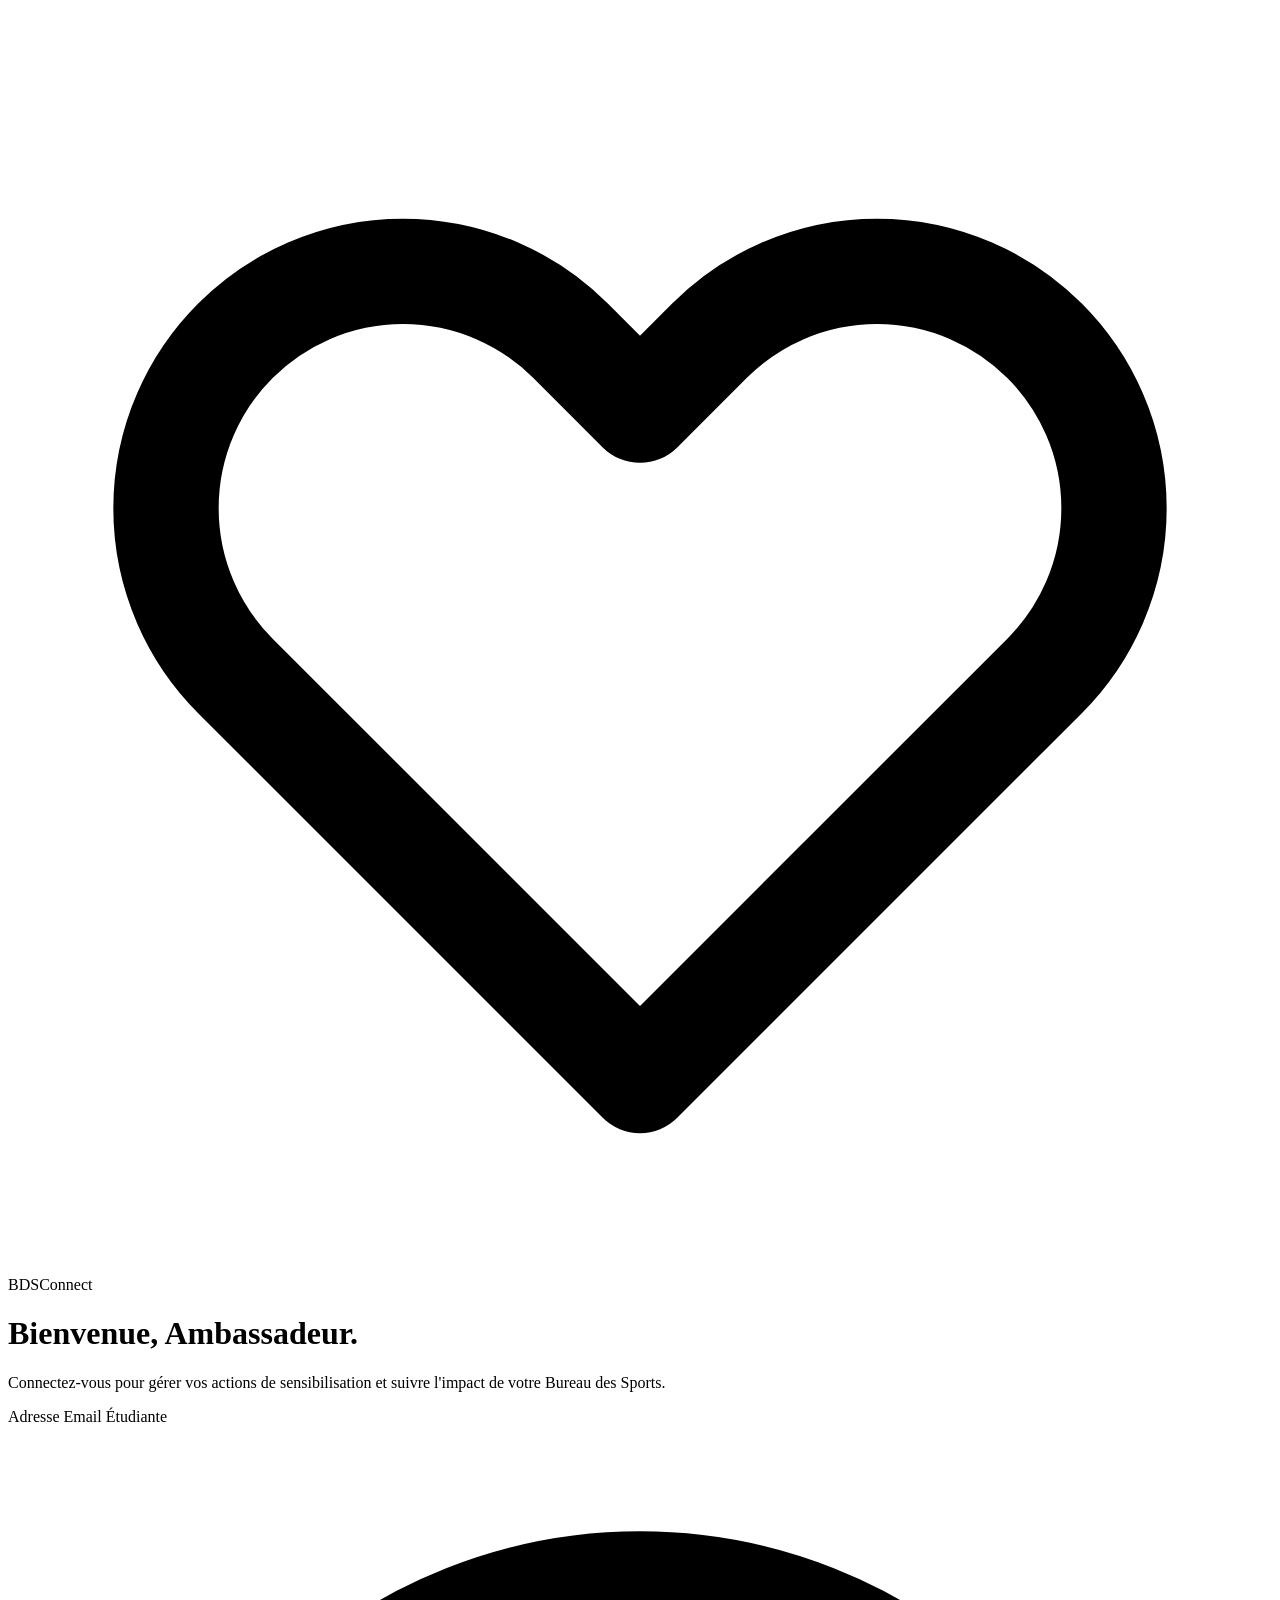
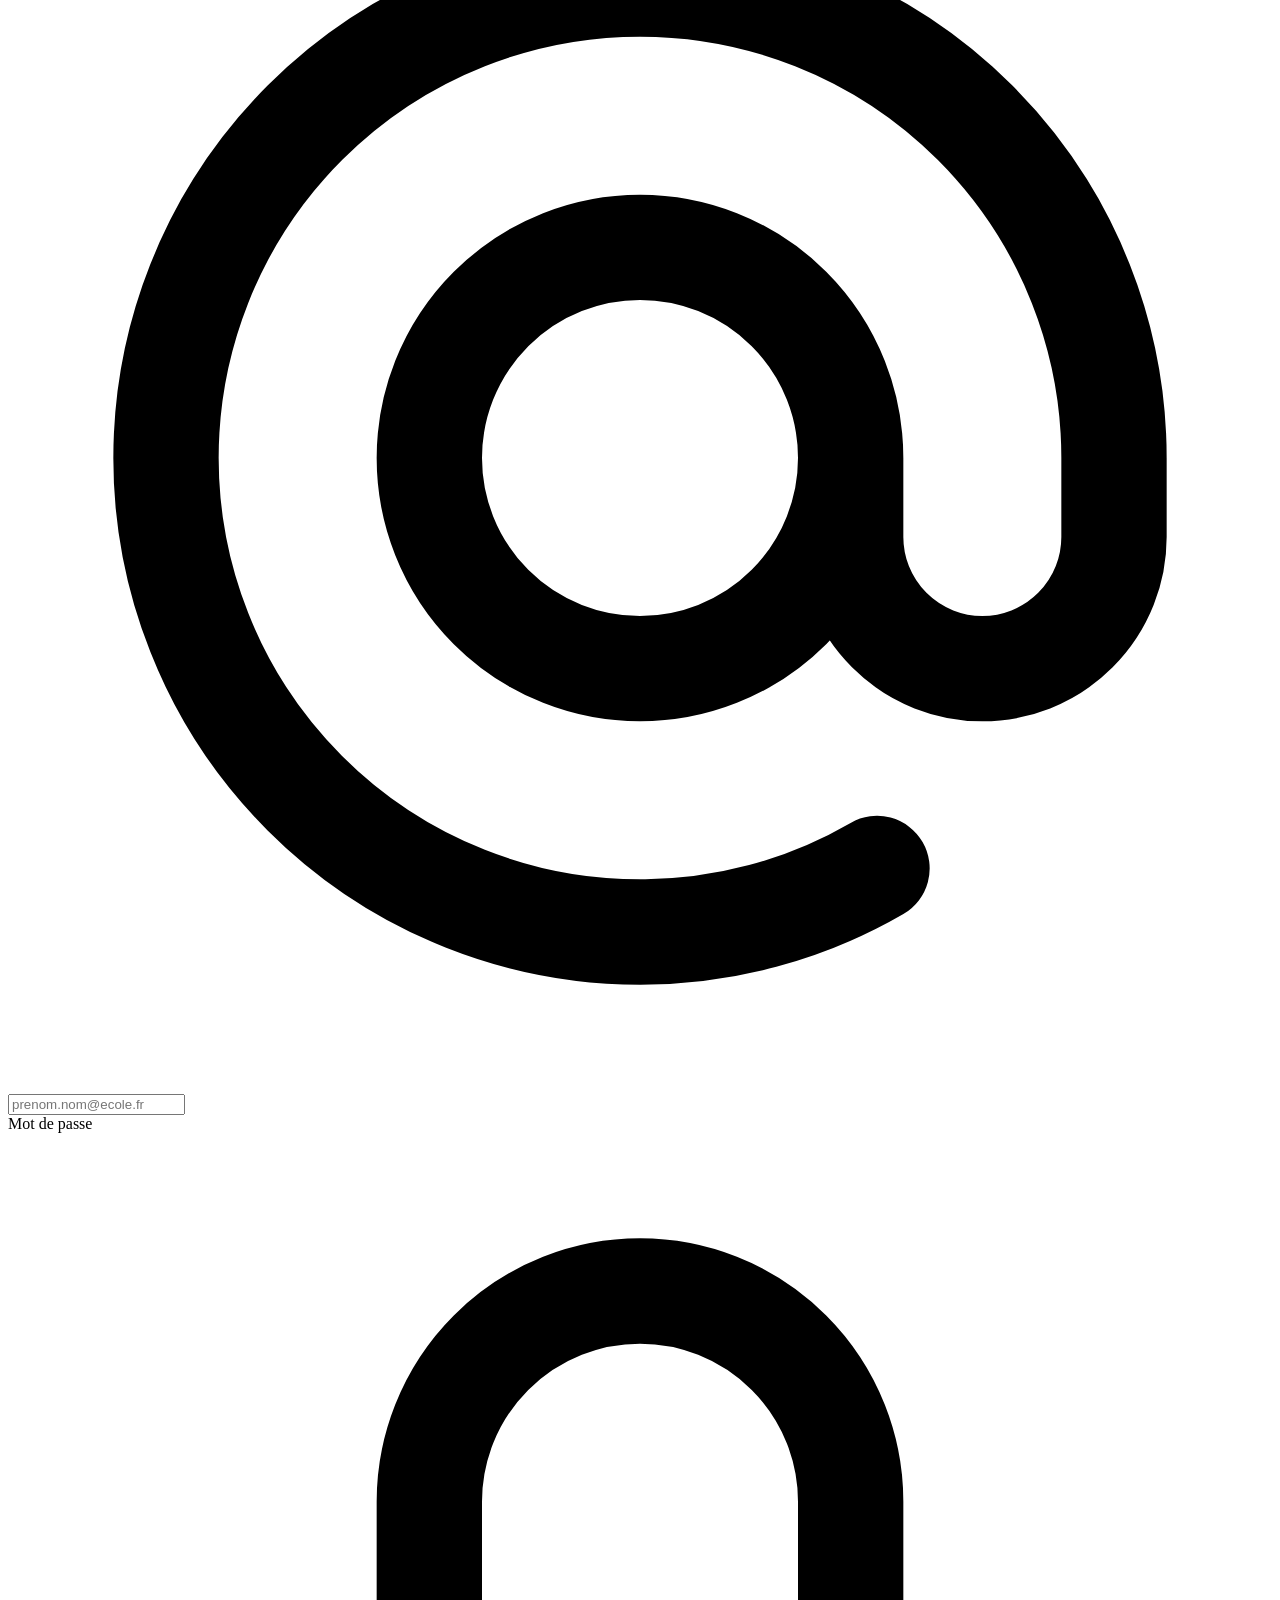
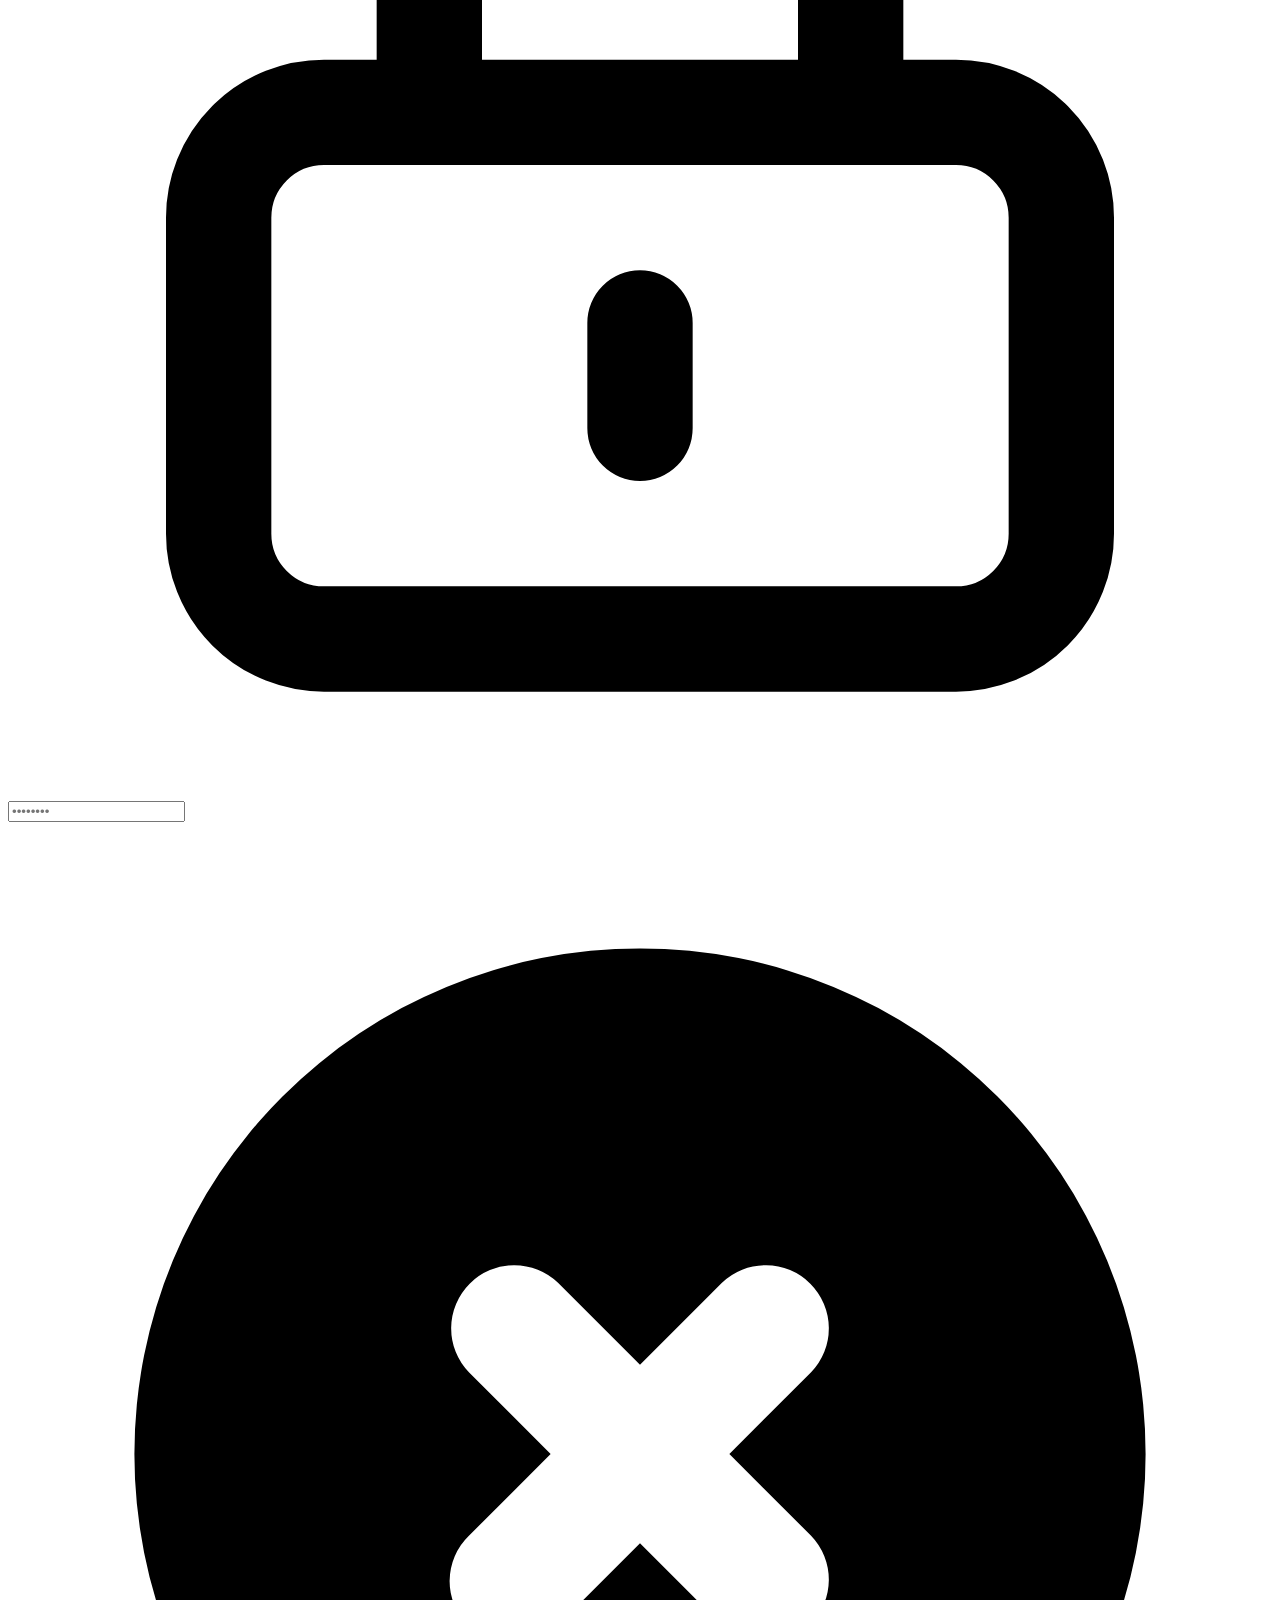
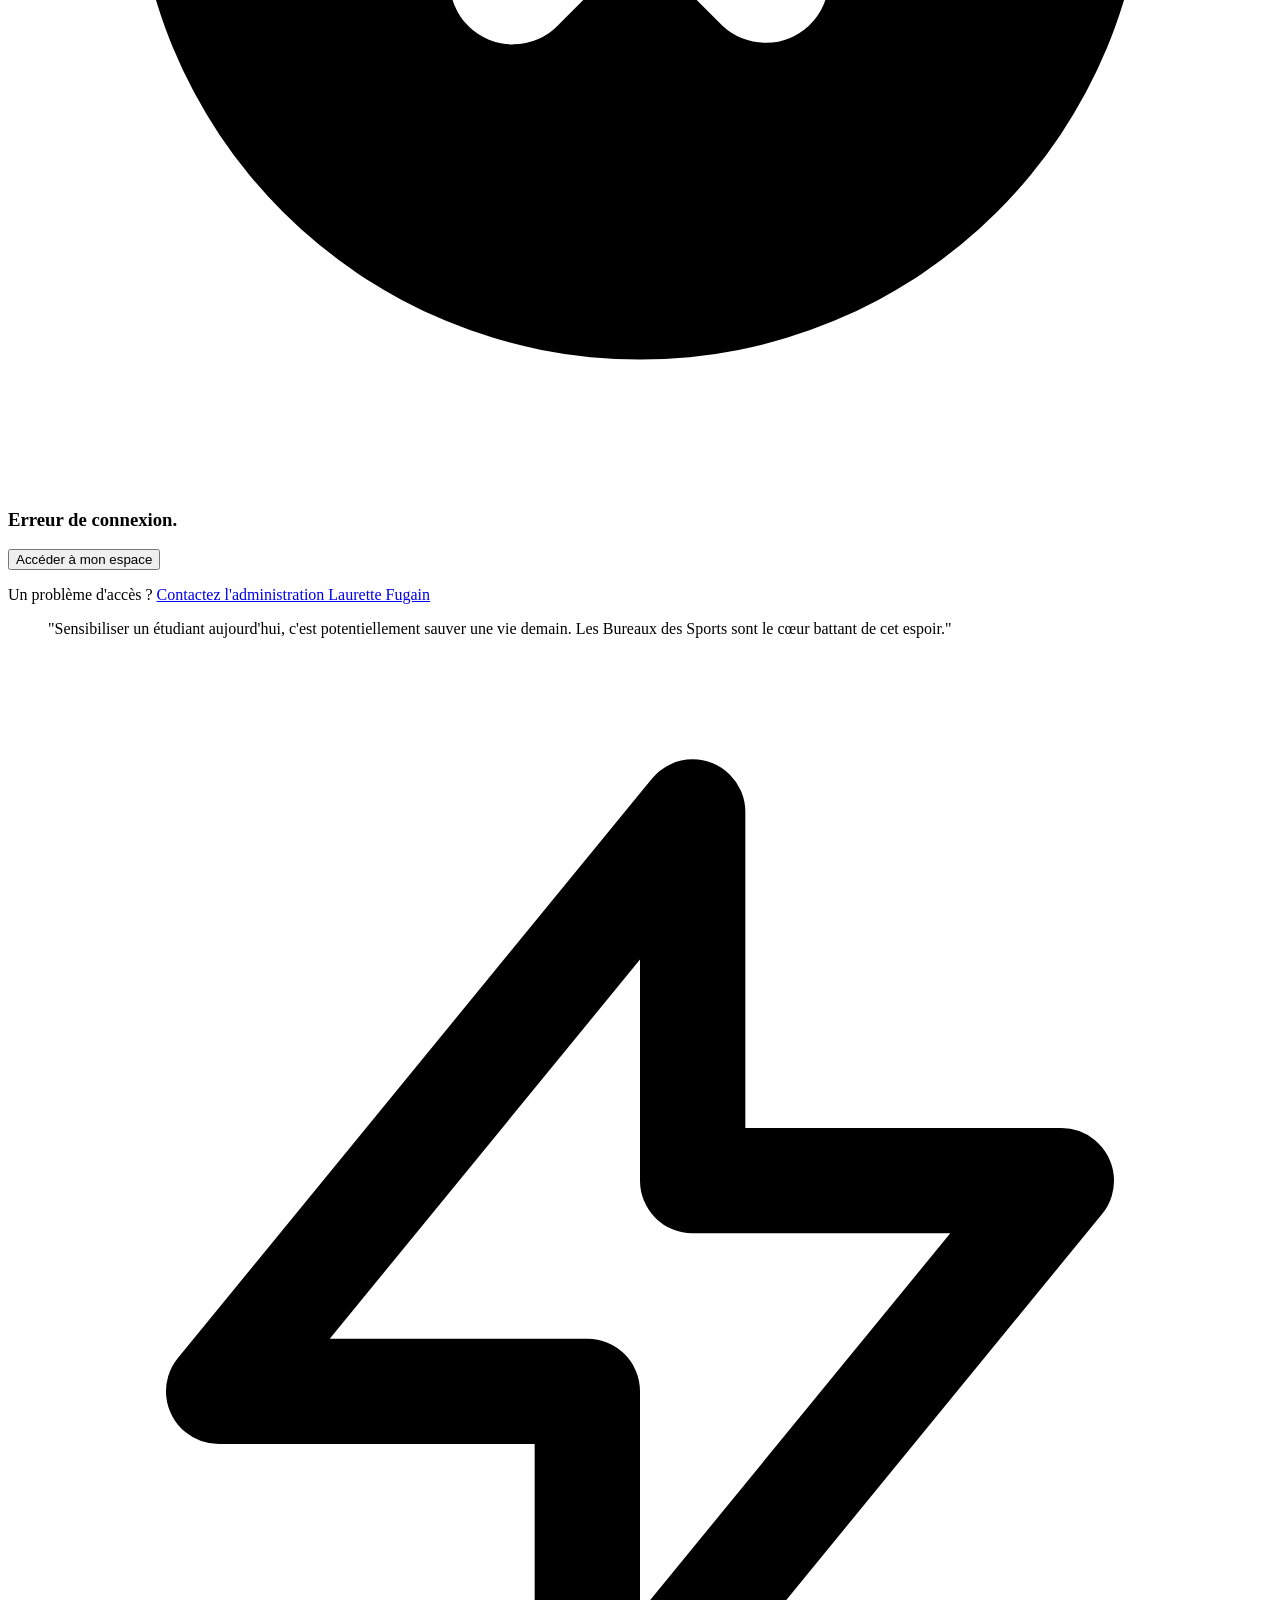
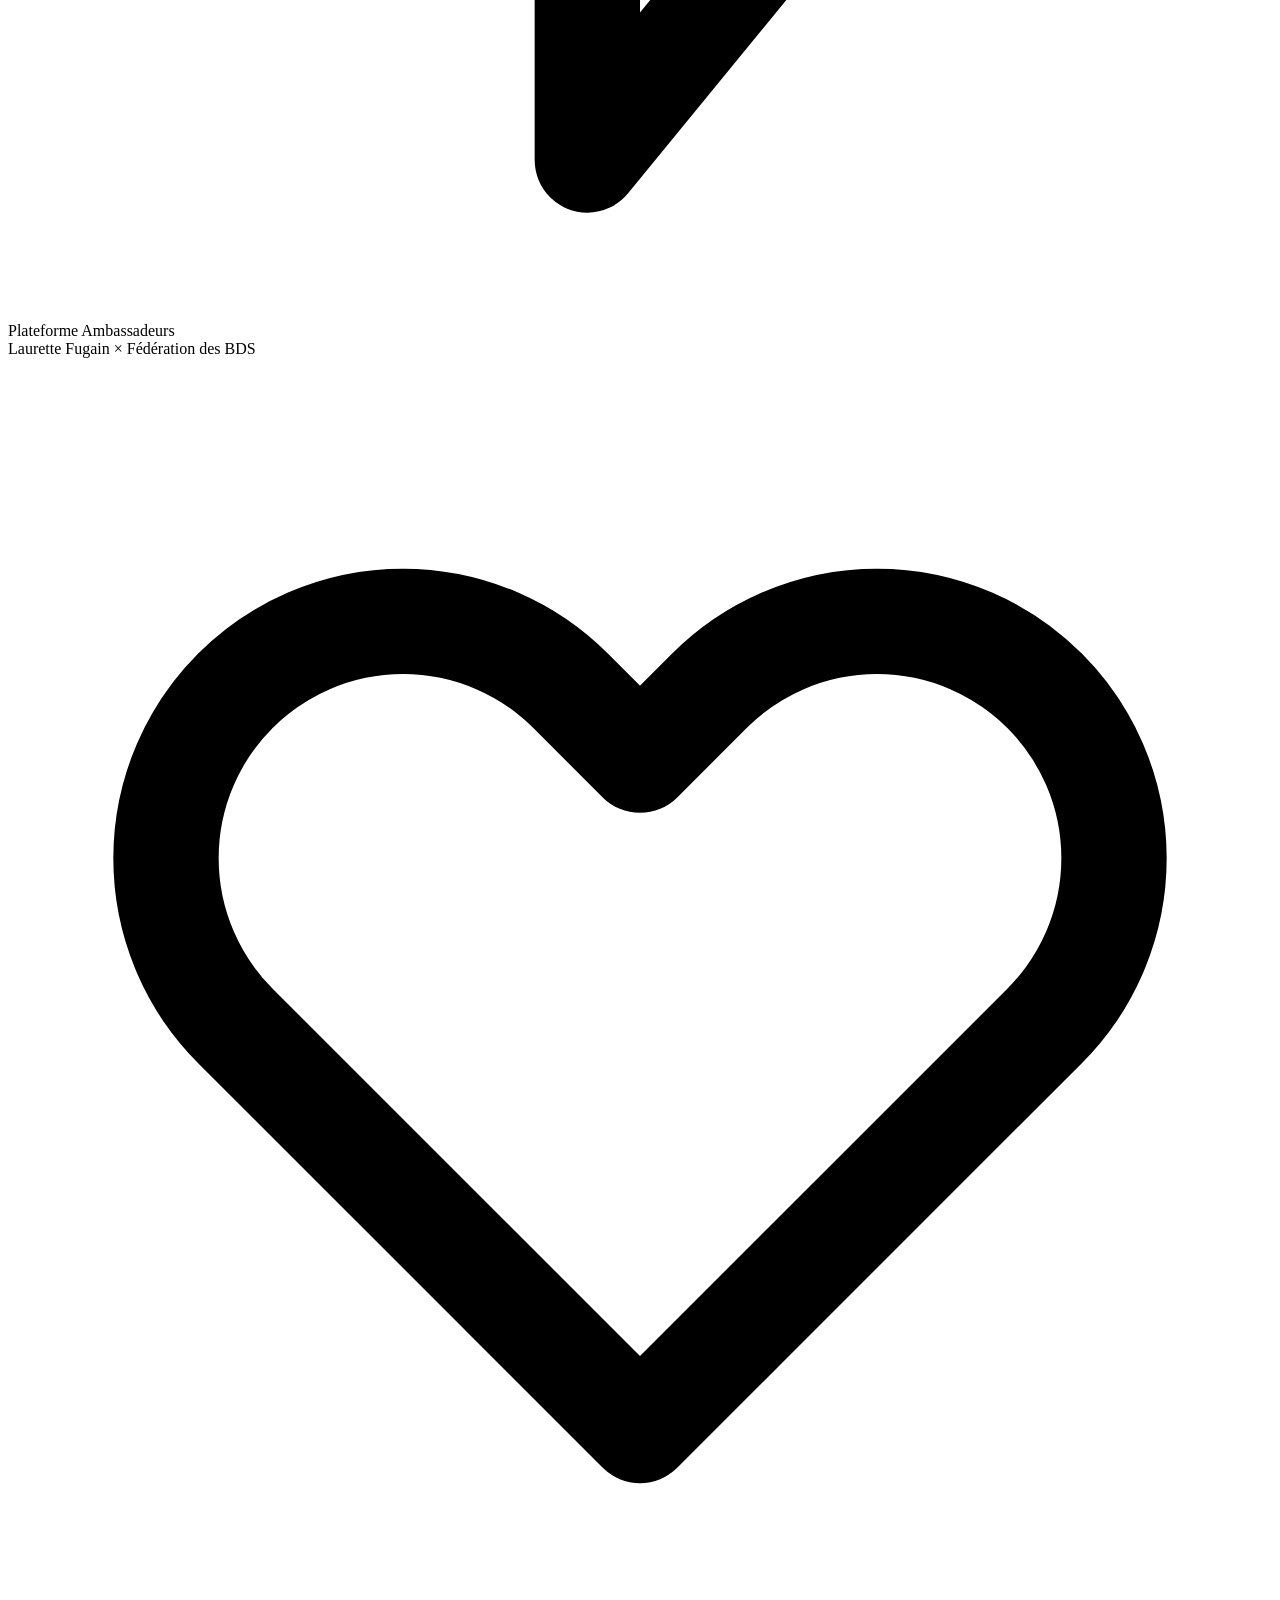
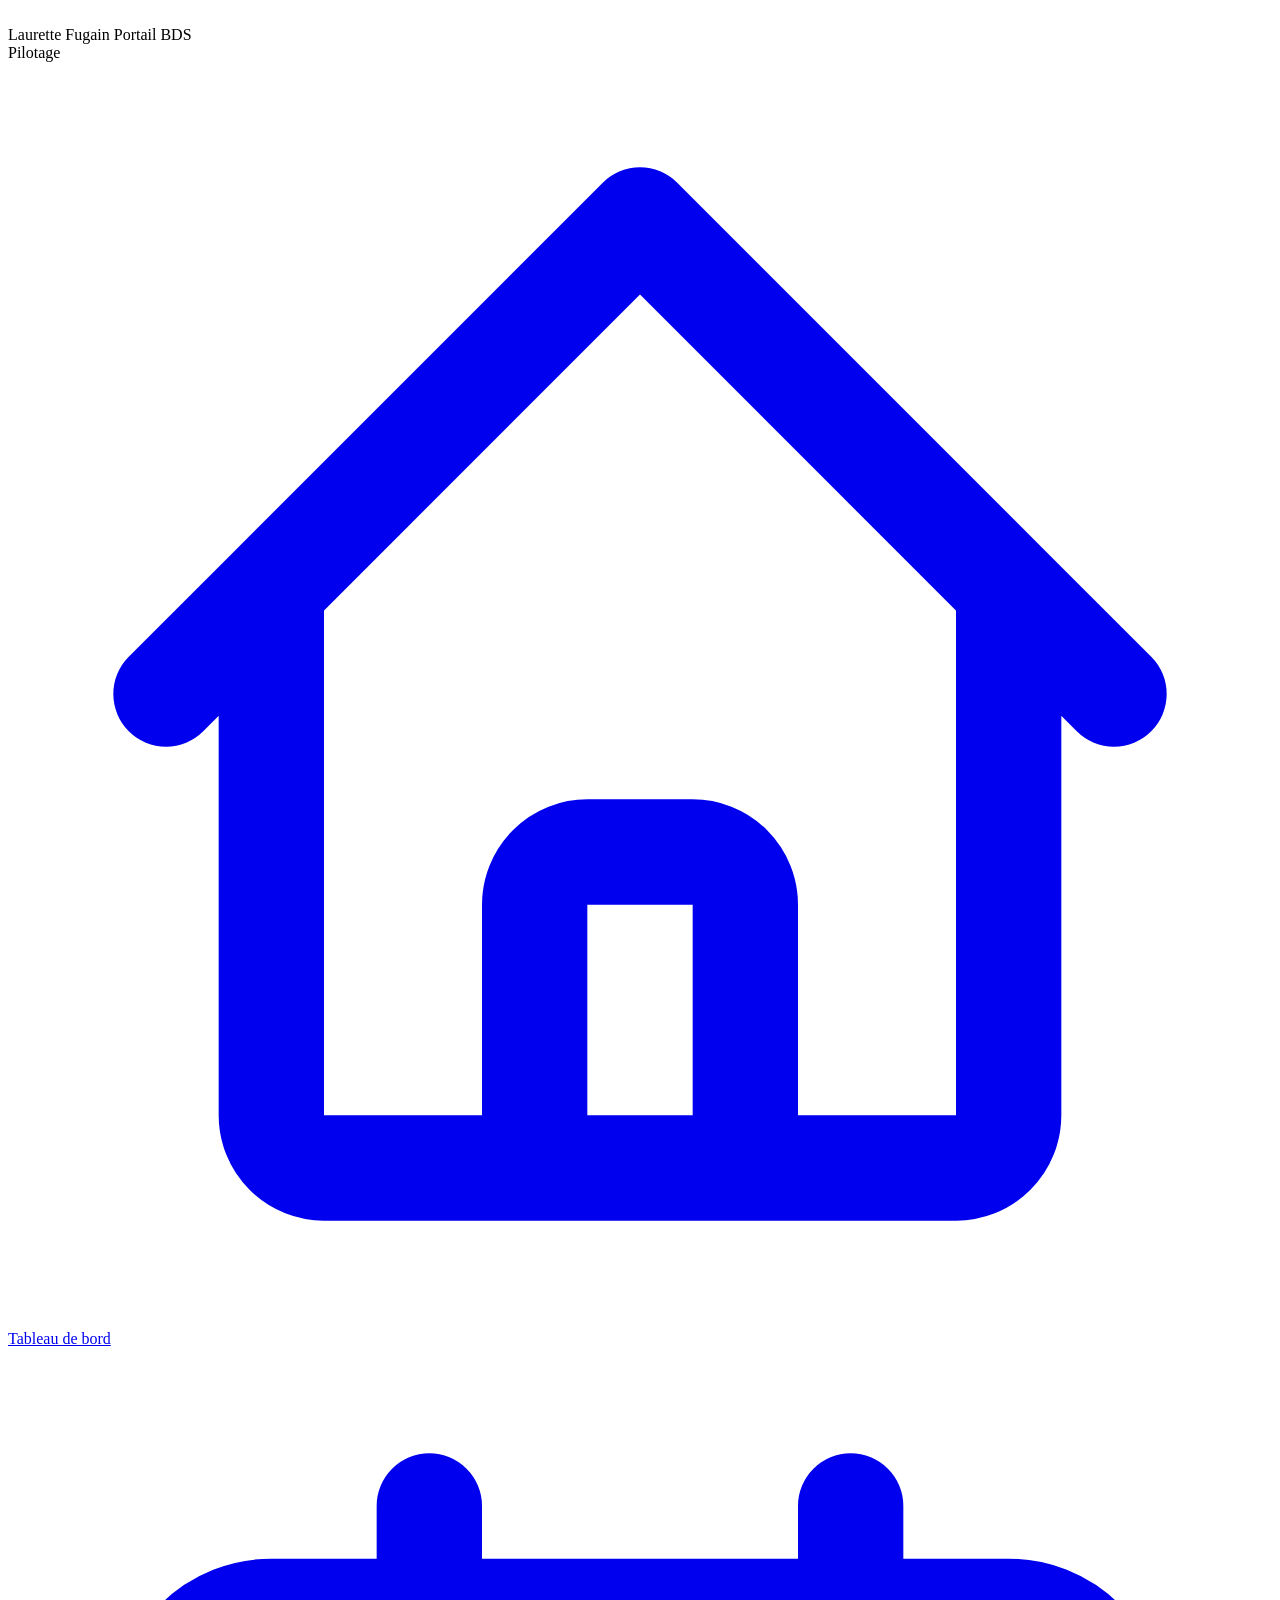
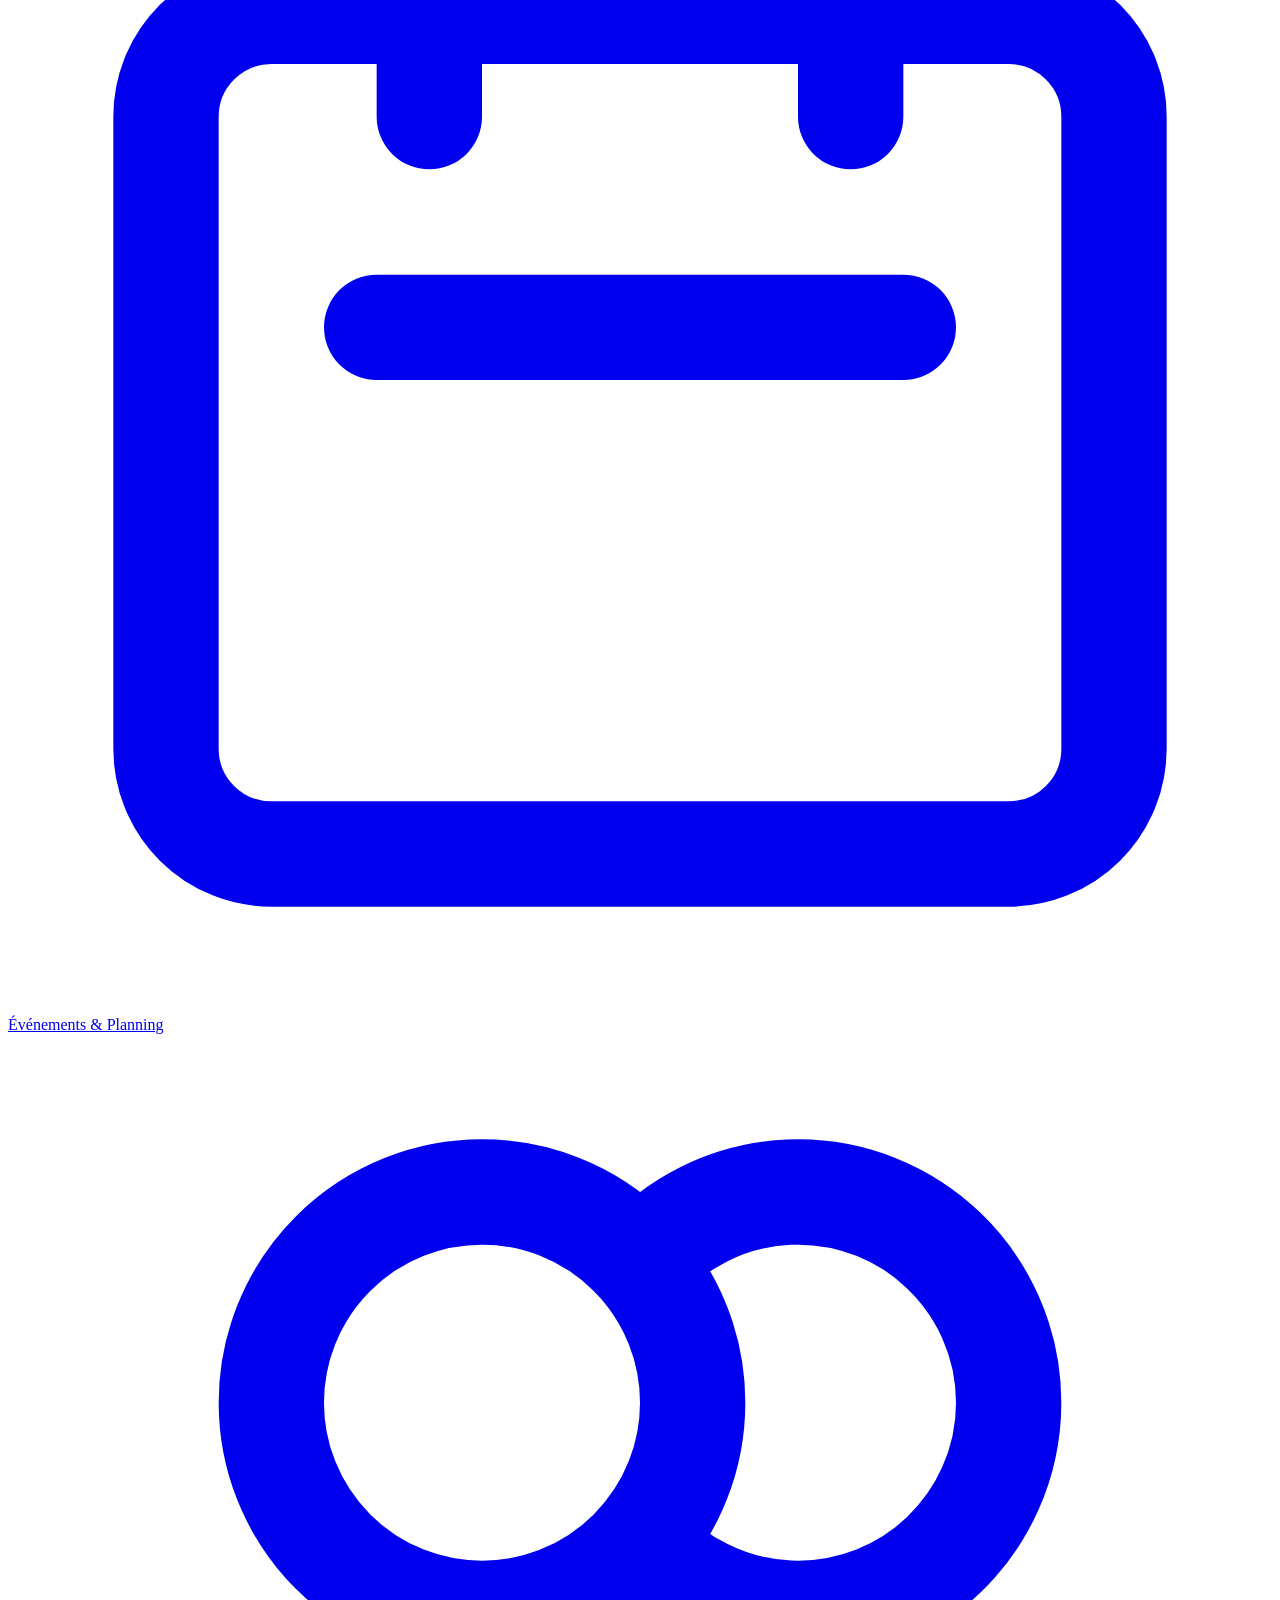
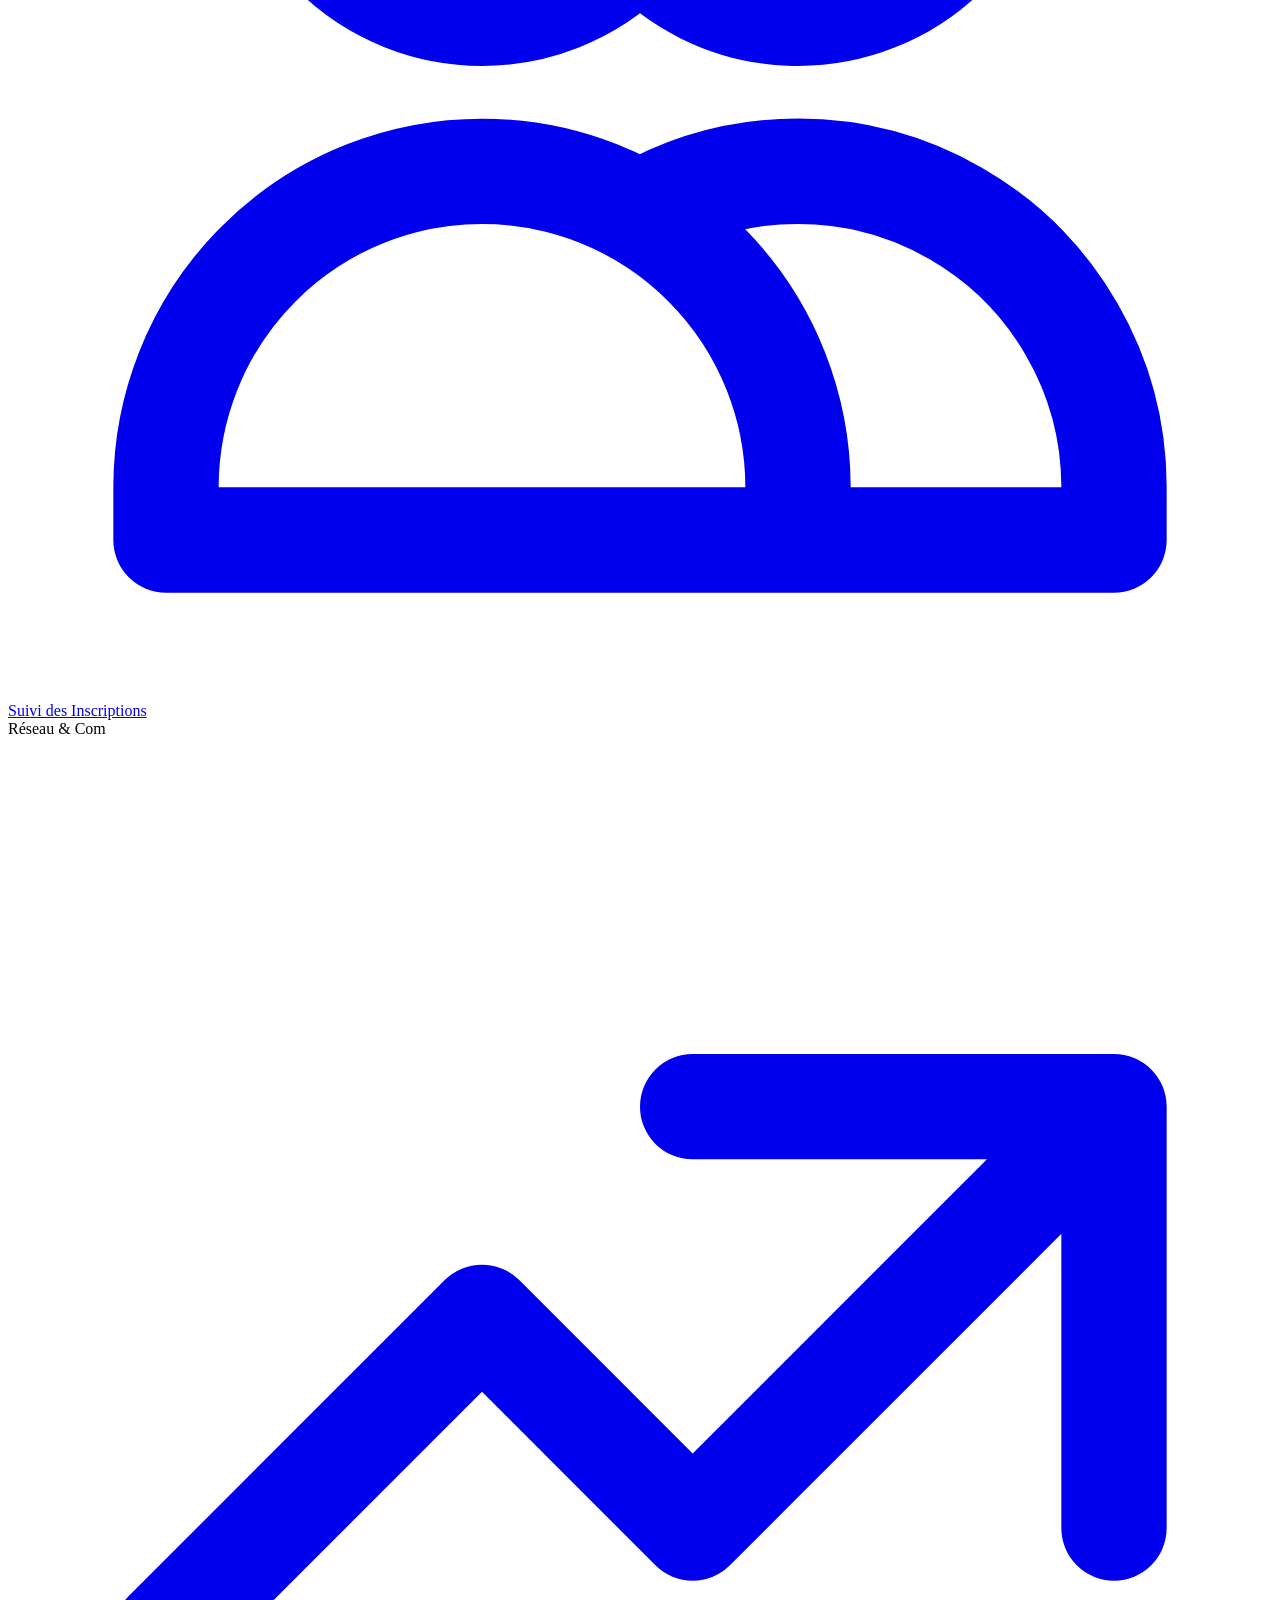
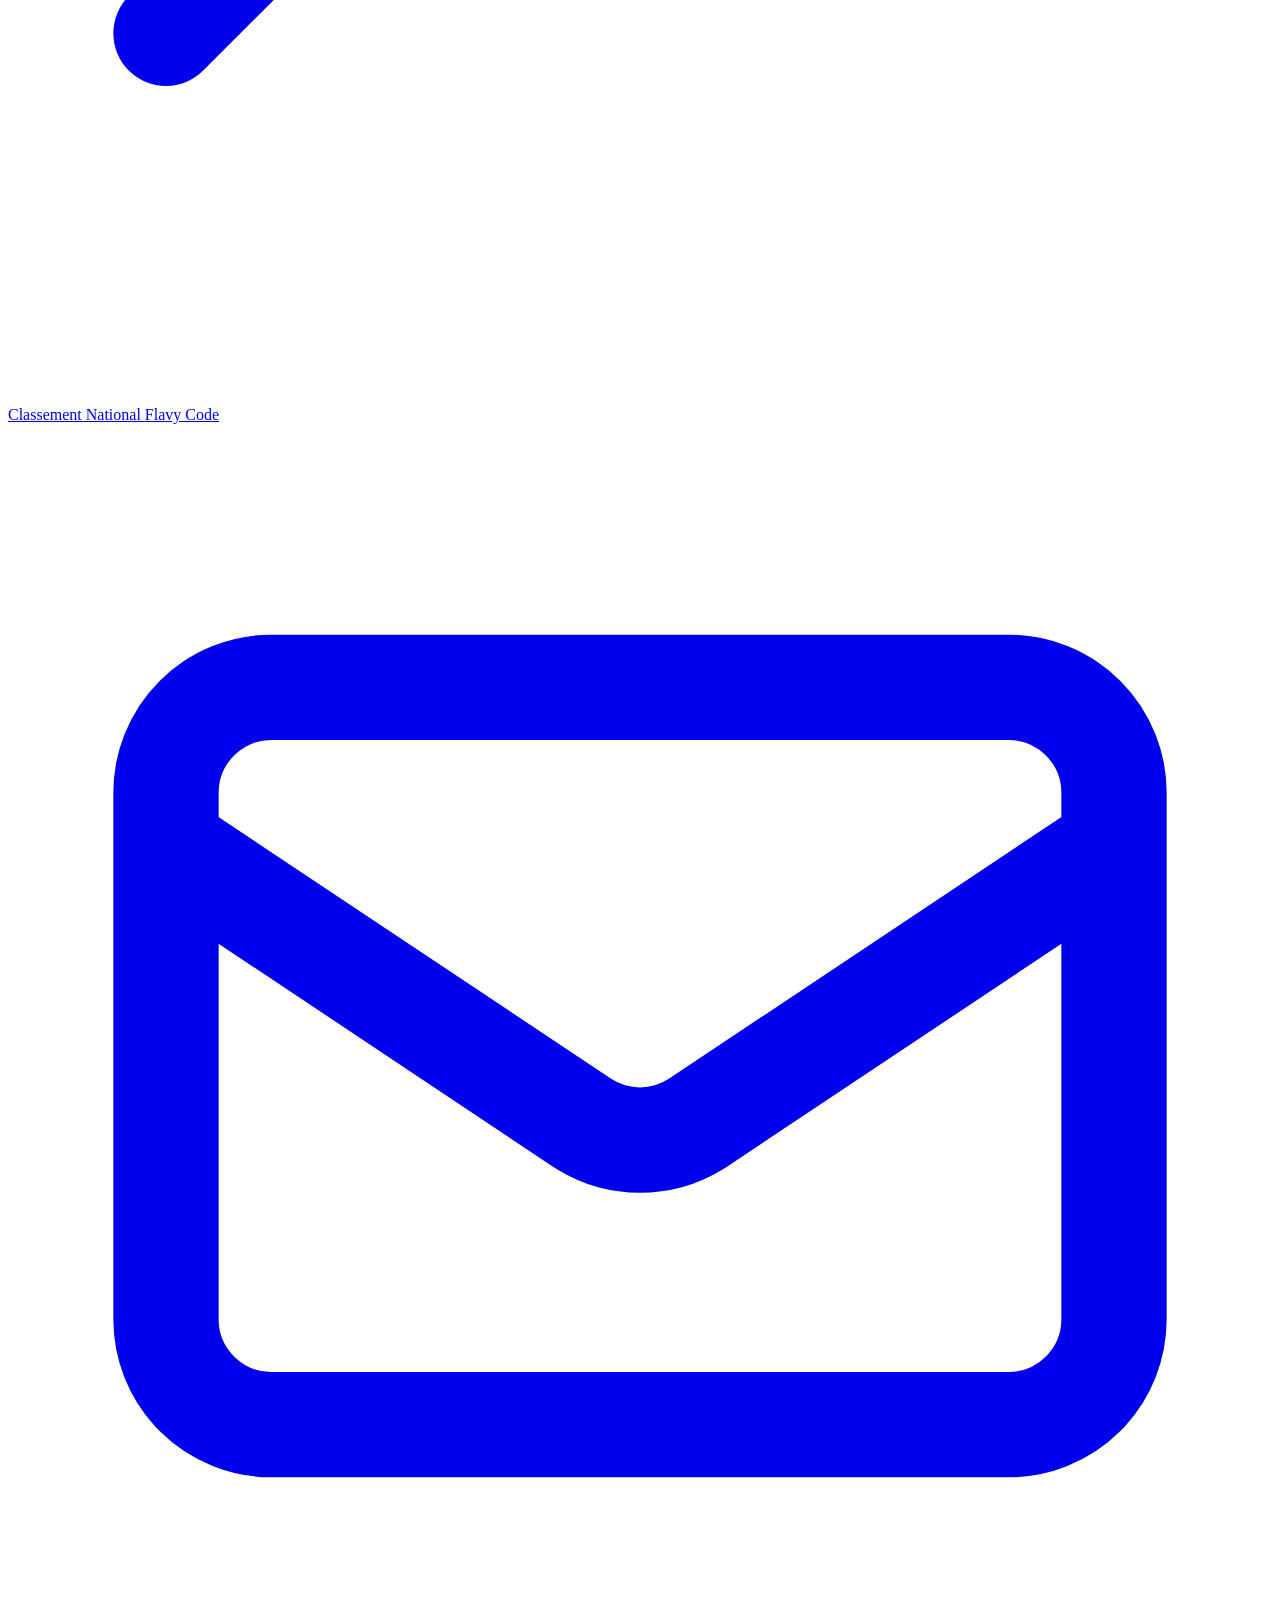
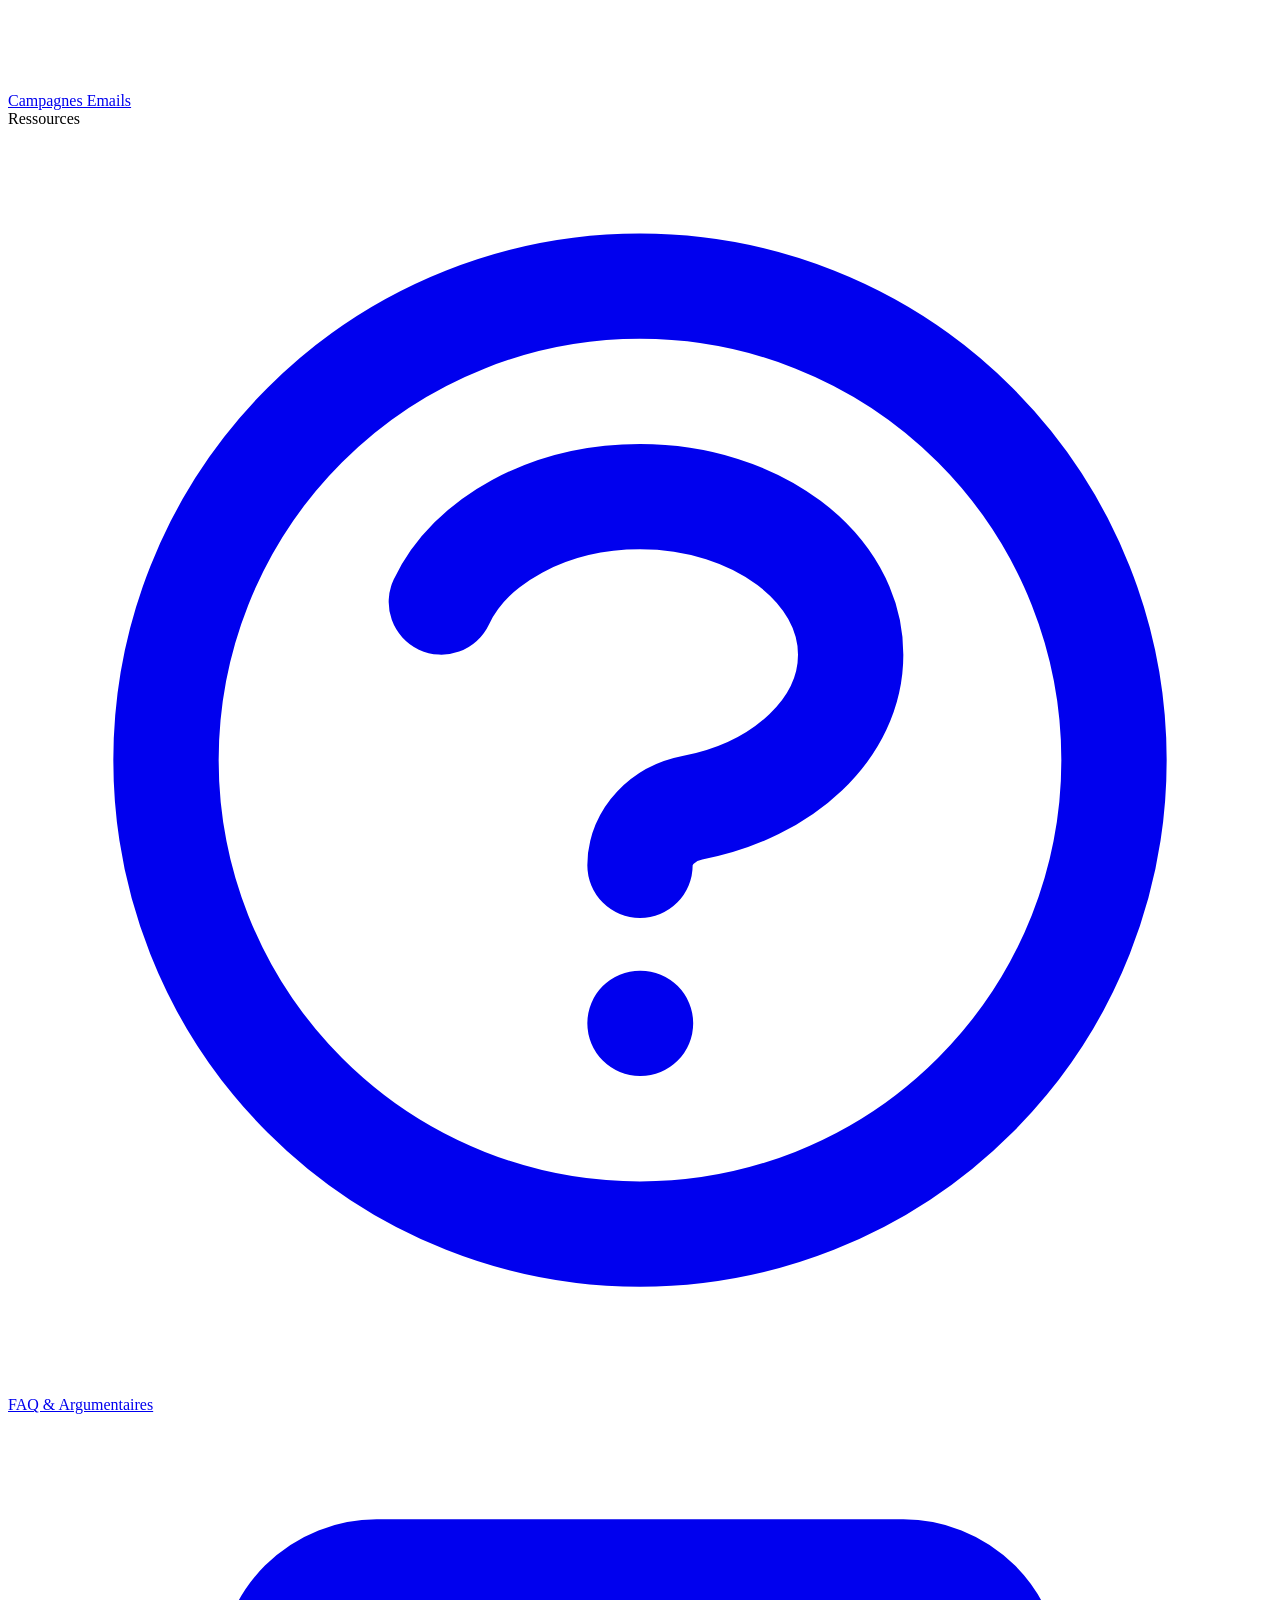
==== index.html @ 09bb7e50 "Create index.html" ====
<!DOCTYPE html>
<html lang="fr">
<head>
    <meta charset="UTF-8">
    <meta name="viewport" content="width=device-width, initial-scale=1.0">
    <title>Laurette Fugain × BDS - Espace Ambassadeur</title>
    
    <!-- Polices -->
    <link rel="preconnect" href="https://fonts.googleapis.com">
    <link rel="preconnect" href="https://fonts.gstatic.com" crossorigin>
    <link href="https://fonts.googleapis.com/css2?family=Inter:wght@300;400;500;600;700;800&display=swap" rel="stylesheet">
    
    <!-- CSS -->
    <link rel="stylesheet" href="style.css">
    
    <!-- Supabase -->
    <script src="https://cdn.jsdelivr.net/npm/@supabase/supabase-js@2"></script>
    
    <!-- Tailwind CSS (Configuration avancée) -->
    <script src="https://cdn.tailwindcss.com"></script>
    <script>
        tailwind.config = {
            darkMode: 'class',
            theme: {
                extend: {
                    fontFamily: {
                        sans: ['Inter', 'sans-serif'],
                    },
                    colors: {
                        laurette: {
                            50: '#f7f3f9',
                            100: '#ece3f0',
                            200: '#d5c0df',
                            300: '#b896c9',
                            400: '#9b6bb0',
                            500: '#8a4cae',
                            600: '#6f3c8c',
                            700: '#5e227f', // Marque principale
                            800: '#4a1b63',
                            900: '#3c1254',
                        },
                        flavy: {
                            50: '#f7fbe9',
                            100: '#ecf6c8',
                            200: '#ddef96',
                            300: '#cbe45d',
                            400: '#b4d429', // Marque Flavy Code
                            500: '#9aba1b',
                            600: '#799611',
                            700: '#5c7310',
                            800: '#4a5d12',
                            900: '#3f4f14',
                        }
                    },
                    boxShadow: {
                        'card': '0 0 0 1px rgba(0,0,0,0.03), 0 1px 3px 0 rgba(0,0,0,0.08)',
                        'floating': '0 10px 25px -5px rgba(0, 0, 0, 0.1), 0 8px 10px -6px rgba(0, 0, 0, 0.1)',
                    }
                }
            }
        }
    </script>
</head>
<body class="bg-gray-50 text-gray-900 h-screen overflow-hidden antialiased flex">

    <!-- ========================================== -->
    <!-- ECRAN D'AUTHENTIFICATION (SPLIT SCREEN)      -->
    <!-- ========================================== -->
    <div id="view-auth" class="flex w-full h-full absolute inset-0 z-50 bg-white">
        <div class="w-full lg:w-1/2 flex flex-col justify-center px-8 sm:px-16 md:px-24 xl:px-32 relative">
            <div class="mb-10 flex items-center gap-3">
                <div class="w-10 h-10 bg-laurette-700 rounded-xl flex items-center justify-center shadow-lg">
                    <svg class="w-6 h-6 text-white" fill="none" viewBox="0 0 24 24" stroke="currentColor"><path stroke-linecap="round" stroke-linejoin="round" stroke-width="2" d="M4.318 6.318a4.5 4.5 0 000 6.364L12 20.364l7.682-7.682a4.5 4.5 0 00-6.364-6.364L12 7.636l-1.318-1.318a4.5 4.5 0 00-6.364 0z"></path></svg>
                </div>
                <span class="text-2xl font-extrabold text-gray-900 tracking-tight">BDS<span class="text-laurette-700">Connect</span></span>
            </div>
            
            <h1 class="text-4xl font-black text-gray-900 mb-2 tracking-tight">Bienvenue, Ambassadeur.</h1>
            <p class="text-gray-500 mb-8 text-lg">Connectez-vous pour gérer vos actions de sensibilisation et suivre l'impact de votre Bureau des Sports.</p>
            
            <form id="auth-form" class="space-y-5">
                <div>
                    <label for="email" class="block text-sm font-semibold text-gray-700 mb-1">Adresse Email Étudiante</label>
                    <div class="relative">
                        <div class="absolute inset-y-0 left-0 pl-3 flex items-center pointer-events-none">
                            <svg class="h-5 w-5 text-gray-400" fill="none" viewBox="0 0 24 24" stroke="currentColor"><path stroke-linecap="round" stroke-linejoin="round" stroke-width="2" d="M16 12a4 4 0 10-8 0 4 4 0 008 0zm0 0v1.5a2.5 2.5 0 005 0V12a9 9 0 10-9 9m4.5-1.206a8.959 8.959 0 01-4.5 1.207"></path></svg>
                        </div>
                        <input type="email" id="email" name="email" required class="block w-full pl-10 pr-3 py-3 border border-gray-200 rounded-xl focus:ring-2 focus:ring-laurette-500 focus:border-laurette-500 transition-all bg-gray-50 focus:bg-white text-gray-900 outline-none" placeholder="prenom.nom@ecole.fr">
                    </div>
                </div>
                
                <div>
                    <label for="password" class="block text-sm font-semibold text-gray-700 mb-1">Mot de passe</label>
                    <div class="relative">
                        <div class="absolute inset-y-0 left-0 pl-3 flex items-center pointer-events-none">
                            <svg class="h-5 w-5 text-gray-400" fill="none" viewBox="0 0 24 24" stroke="currentColor"><path stroke-linecap="round" stroke-linejoin="round" stroke-width="2" d="M12 15v2m-6 4h12a2 2 0 002-2v-6a2 2 0 00-2-2H6a2 2 0 00-2 2v6a2 2 0 002 2zm10-10V7a4 4 0 00-8 0v4h8z"></path></svg>
                        </div>
                        <input type="password" id="password" name="password" required class="block w-full pl-10 pr-3 py-3 border border-gray-200 rounded-xl focus:ring-2 focus:ring-laurette-500 focus:border-laurette-500 transition-all bg-gray-50 focus:bg-white text-gray-900 outline-none" placeholder="••••••••">
                    </div>
                </div>

                <div id="auth-error-message" class="hidden rounded-lg bg-red-50 p-4 border border-red-100">
                    <div class="flex">
                        <div class="flex-shrink-0">
                            <svg class="h-5 w-5 text-red-400" viewBox="0 0 20 20" fill="currentColor"><path fill-rule="evenodd" d="M10 18a8 8 0 100-16 8 8 0 000 16zM8.707 7.293a1 1 0 00-1.414 1.414L8.586 10l-1.293 1.293a1 1 0 101.414 1.414L10 11.414l1.293 1.293a1 1 0 001.414-1.414L11.414 10l1.293-1.293a1 1 0 00-1.414-1.414L10 8.586 8.707 7.293z" clip-rule="evenodd" /></svg>
                        </div>
                        <div class="ml-3">
                            <h3 class="text-sm font-medium text-red-800" id="auth-error-text">Erreur de connexion.</h3>
                        </div>
                    </div>
                </div>

                <button type="submit" id="auth-submit-btn" class="w-full flex justify-center items-center py-3.5 px-4 border border-transparent rounded-xl shadow-sm text-sm font-bold text-white bg-laurette-700 hover:bg-laurette-800 focus:outline-none focus:ring-2 focus:ring-offset-2 focus:ring-laurette-500 transition-colors">
                    Accéder à mon espace
                </button>
            </form>
            
            <div class="mt-8 pt-8 border-t border-gray-100 text-center">
                <p class="text-sm text-gray-500">Un problème d'accès ? <a href="#" class="font-medium text-laurette-700 hover:text-laurette-600">Contactez l'administration Laurette Fugain</a></p>
            </div>
        </div>
        
        <div class="hidden lg:flex w-1/2 bg-laurette-900 relative overflow-hidden items-center justify-center">
            <div class="absolute inset-0 bg-[url('https://images.unsplash.com/photo-1543269865-cbf427effbad?ixlib=rb-4.0.3&auto=format&fit=crop&w=1920&q=80')] bg-cover bg-center opacity-20 mix-blend-overlay"></div>
            <div class="absolute inset-0 bg-gradient-to-br from-laurette-900/90 to-laurette-700/80"></div>
            
            <div class="relative z-10 max-w-lg px-8 text-white">
                <blockquote class="text-3xl font-bold leading-tight mb-6">
                    "Sensibiliser un étudiant aujourd'hui, c'est potentiellement sauver une vie demain. Les Bureaux des Sports sont le cœur battant de cet espoir."
                </blockquote>
                <div class="flex items-center gap-4">
                    <div class="w-12 h-12 bg-white/20 rounded-full flex items-center justify-center backdrop-blur-sm">
                        <svg class="w-6 h-6 text-white" fill="none" stroke="currentColor" viewBox="0 0 24 24"><path stroke-linecap="round" stroke-linejoin="round" stroke-width="2" d="M13 10V3L4 14h7v7l9-11h-7z"></path></svg>
                    </div>
                    <div>
                        <div class="text-lg font-bold">Plateforme Ambassadeurs</div>
                        <div class="text-white/70">Laurette Fugain × Fédération des BDS</div>
                    </div>
                </div>
            </div>
        </div>
    </div>

    <!-- ========================================== -->
    <!-- SHELL PRINCIPAL DE L'APPLICATION (APP)       -->
    <!-- ========================================== -->
    <div id="app-shell" class="flex w-full h-full hidden">
        
        <!-- SIDEBAR GAUCHE -->
        <aside class="w-72 bg-white border-r border-gray-200 flex flex-col h-full flex-shrink-0 relative z-20">
            <!-- Sidebar Header -->
            <div class="h-20 flex items-center px-6 border-b border-gray-100">
                <div class="flex items-center gap-3">
                    <div class="w-10 h-10 bg-laurette-700 rounded-xl flex items-center justify-center">
                        <svg class="w-6 h-6 text-white" fill="none" viewBox="0 0 24 24" stroke="currentColor"><path stroke-linecap="round" stroke-linejoin="round" stroke-width="2" d="M4.318 6.318a4.5 4.5 0 000 6.364L12 20.364l7.682-7.682a4.5 4.5 0 00-6.364-6.364L12 7.636l-1.318-1.318a4.5 4.5 0 00-6.364 0z"></path></svg>
                    </div>
                    <div>
                        <span class="text-lg font-extrabold text-gray-900 block leading-tight">Laurette Fugain</span>
                        <span class="text-xs font-semibold text-laurette-600 uppercase tracking-wider block">Portail BDS</span>
                    </div>
                </div>
            </div>

            <!-- Navigation Links -->
            <nav class="flex-1 overflow-y-auto py-6 px-4 space-y-1" id="sidebar-nav">
                <div class="px-3 mb-2">
                    <span class="text-xs font-bold text-gray-400 uppercase tracking-wider">Pilotage</span>
                </div>
                
                <a href="#" data-view="dashboard" class="nav-item group flex items-center px-3 py-2.5 text-sm font-medium rounded-lg bg-laurette-50 text-laurette-700 transition-colors">
                    <svg class="text-laurette-700 mr-3 flex-shrink-0 h-5 w-5" fill="none" viewBox="0 0 24 24" stroke="currentColor"><path stroke-linecap="round" stroke-linejoin="round" stroke-width="2" d="M3 12l2-2m0 0l7-7 7 7M5 10v10a1 1 0 001 1h3m10-11l2 2m-2-2v10a1 1 0 01-1 1h-3m-6 0a1 1 0 001-1v-4a1 1 0 011-1h2a1 1 0 011 1v4a1 1 0 001 1m-6 0h6"></path></svg>
                    Tableau de bord
                </a>
                
                <a href="#" data-view="events" class="nav-item group flex items-center px-3 py-2.5 text-sm font-medium rounded-lg text-gray-700 hover:bg-gray-50 hover:text-gray-900 transition-colors">
                    <svg class="text-gray-400 group-hover:text-gray-500 mr-3 flex-shrink-0 h-5 w-5" fill="none" viewBox="0 0 24 24" stroke="currentColor"><path stroke-linecap="round" stroke-linejoin="round" stroke-width="2" d="M8 7V3m8 4V3m-9 8h10M5 21h14a2 2 0 002-2V7a2 2 0 00-2-2H5a2 2 0 00-2 2v12a2 2 0 002 2z"></path></svg>
                    Événements & Planning
                </a>
                
                <a href="#" data-view="registrations" class="nav-item group flex items-center px-3 py-2.5 text-sm font-medium rounded-lg text-gray-700 hover:bg-gray-50 hover:text-gray-900 transition-colors">
                    <svg class="text-gray-400 group-hover:text-gray-500 mr-3 flex-shrink-0 h-5 w-5" fill="none" viewBox="0 0 24 24" stroke="currentColor"><path stroke-linecap="round" stroke-linejoin="round" stroke-width="2" d="M12 4.354a4 4 0 110 5.292M15 21H3v-1a6 6 0 0112 0v1zm0 0h6v-1a6 6 0 00-9-5.197M13 7a4 4 0 11-8 0 4 4 0 018 0z"></path></svg>
                    Suivi des Inscriptions
                </a>

                <div class="px-3 mb-2 mt-6">
                    <span class="text-xs font-bold text-gray-400 uppercase tracking-wider">Réseau & Com</span>
                </div>

                <a href="#" data-view="leaderboard" class="nav-item group flex items-center px-3 py-2.5 text-sm font-medium rounded-lg text-gray-700 hover:bg-gray-50 hover:text-gray-900 transition-colors">
                    <svg class="text-gray-400 group-hover:text-gray-500 mr-3 flex-shrink-0 h-5 w-5" fill="none" viewBox="0 0 24 24" stroke="currentColor"><path stroke-linecap="round" stroke-linejoin="round" stroke-width="2" d="M13 7h8m0 0v8m0-8l-8 8-4-4-6 6"></path></svg>
                    Classement National
                    <span class="ml-auto inline-block py-0.5 px-2 text-xs font-bold rounded-full bg-flavy-100 text-flavy-700">Flavy Code</span>
                </a>

                <a href="#" data-view="communications" class="nav-item group flex items-center px-3 py-2.5 text-sm font-medium rounded-lg text-gray-700 hover:bg-gray-50 hover:text-gray-900 transition-colors">
                    <svg class="text-gray-400 group-hover:text-gray-500 mr-3 flex-shrink-0 h-5 w-5" fill="none" viewBox="0 0 24 24" stroke="currentColor"><path stroke-linecap="round" stroke-linejoin="round" stroke-width="2" d="M3 8l7.89 5.26a2 2 0 002.22 0L21 8M5 19h14a2 2 0 002-2V7a2 2 0 00-2-2H5a2 2 0 00-2 2v10a2 2 0 002 2z"></path></svg>
                    Campagnes Emails
                </a>

                <div class="px-3 mb-2 mt-6">
                    <span class="text-xs font-bold text-gray-400 uppercase tracking-wider">Ressources</span>
                </div>
                
                <a href="#" data-view="faq" class="nav-item group flex items-center px-3 py-2.5 text-sm font-medium rounded-lg text-gray-700 hover:bg-gray-50 hover:text-gray-900 transition-colors">
                    <svg class="text-gray-400 group-hover:text-gray-500 mr-3 flex-shrink-0 h-5 w-5" fill="none" viewBox="0 0 24 24" stroke="currentColor"><path stroke-linecap="round" stroke-linejoin="round" stroke-width="2" d="M8.228 9c.549-1.165 2.03-2 3.772-2 2.21 0 4 1.343 4 3 0 1.4-1.278 2.575-3.006 2.907-.542.104-.994.54-.994 1.093m0 3h.01M21 12a9 9 0 11-18 0 9 9 0 0118 0z"></path></svg>
                    FAQ & Argumentaires
                </a>
                
                <a href="#" data-view="partners" class="nav-item group flex items-center px-3 py-2.5 text-sm font-medium rounded-lg text-gray-700 hover:bg-gray-50 hover:text-gray-900 transition-colors">
                    <svg class="text-gray-400 group-hover:text-gray-500 mr-3 flex-shrink-0 h-5 w-5" fill="none" viewBox="0 0 24 24" stroke="currentColor"><path stroke-linecap="round" stroke-linejoin="round" stroke-width="2" d="M19 21V5a2 2 0 00-2-2H7a2 2 0 00-2 2v16m14 0h2m-2 0h-5m-9 0H3m2 0h5M9 7h1m-1 4h1m4-4h1m-1 4h1m-5 10v-5a1 1 0 011-1h2a1 1 0 011 1v5m-4 0h4"></path></svg>
                    Partenaires
                </a>
            </nav>

            <!-- User Profile (Bottom Sidebar) -->
            <div class="border-t border-gray-200 p-4">
                <div class="flex items-center w-full">
                    <img class="inline-block h-10 w-10 rounded-full bg-gray-100 object-cover shadow-sm border border-gray-200" src="https://ui-avatars.com/api/?name=User&background=5e227f&color=fff" alt="" id="sidebar-avatar">
                    <div class="ml-3 flex-1 overflow-hidden">
                        <p class="text-sm font-bold text-gray-900 truncate" id="sidebar-user-name">Chargement...</p>
                        <p class="text-xs font-medium text-gray-500 truncate" id="sidebar-bds-name">BDS</p>
                    </div>
                </div>
                <button id="btn-logout" class="mt-4 w-full flex items-center justify-center px-4 py-2 text-sm font-semibold text-gray-700 bg-gray-100 rounded-lg hover:bg-red-50 hover:text-red-700 transition-colors">
                    <svg class="w-4 h-4 mr-2" fill="none" viewBox="0 0 24 24" stroke="currentColor"><path stroke-linecap="round" stroke-linejoin="round" stroke-width="2" d="M17 16l4-4m0 0l-4-4m4 4H7m6 4v1a3 3 0 01-3 3H6a3 3 0 01-3-3V7a3 3 0 013-3h4a3 3 0 013 3v1"></path></svg>
                    Déconnexion
                </button>
            </div>
        </aside>

        <!-- MAIN CONTENT AREA -->
        <div class="flex-1 flex flex-col h-screen overflow-hidden relative">
            
            <!-- Top Header -->
            <header class="h-20 bg-white/80 backdrop-blur-md border-b border-gray-200 flex items-center justify-between px-8 relative z-10">
                <div class="flex-1 flex items-center">
                    <h2 class="text-xl font-bold text-gray-900" id="header-title">Tableau de bord</h2>
                </div>
                
                <div class="ml-4 flex items-center md:ml-6 gap-4">
                    <!-- Notification Button -->
                    <button class="bg-white p-2 rounded-full text-gray-400 hover:text-gray-500 hover:bg-gray-100 border border-transparent hover:border-gray-200 transition relative focus:outline-none focus:ring-2 focus:ring-offset-2 focus:ring-laurette-500">
                        <span class="absolute top-1 right-1 h-2.5 w-2.5 bg-red-500 rounded-full border-2 border-white"></span>
                        <svg class="h-6 w-6" fill="none" viewBox="0 0 24 24" stroke="currentColor"><path stroke-linecap="round" stroke-linejoin="round" stroke-width="2" d="M15 17h5l-1.405-1.405A2.032 2.032 0 0118 14.158V11a6.002 6.002 0 00-4-5.659V5a2 2 0 10-4 0v.341C7.67 6.165 6 8.388 6 11v3.159c0 .538-.214 1.055-.595 1.436L4 17h5m6 0v1a3 3 0 11-6 0v-1m6 0H9"></path></svg>
                    </button>

                    <!-- Primary Action Button (Global) -->
                    <button id="btn-global-add" class="bg-laurette-700 text-white px-4 py-2.5 rounded-lg text-sm font-bold shadow-sm hover:bg-laurette-800 transition flex items-center focus:outline-none focus:ring-2 focus:ring-offset-2 focus:ring-laurette-500">
                        <svg class="h-4 w-4 mr-1.5" fill="none" viewBox="0 0 24 24" stroke="currentColor"><path stroke-linecap="round" stroke-linejoin="round" stroke-width="2" d="M12 4v16m8-8H4"></path></svg>
                        Nouvelle Inscription
                    </button>
                </div>
            </header>

            <!-- CONTENU DYNAMIQUE SCROLLABLE -->
            <main class="flex-1 overflow-y-auto bg-gray-50 p-8" id="main-content">
                
                <!-- ========================================== -->
                <!-- VUE : DASHBOARD                            -->
                <!-- ========================================== -->
                <div id="content-dashboard" class="view-section space-y-6">
                    <!-- Stats Row -->
                    <div class="grid grid-cols-1 md:grid-cols-3 gap-6 mb-8">
                        <!-- Card 1 -->
                        <div class="bg-white rounded-xl p-6 shadow-card border-l-4 border-l-flavy-400">
                            <div class="flex items-center justify-between">
                                <div>
                                    <p class="text-sm font-bold text-gray-500 uppercase tracking-wider">Inscriptions (Flavy Code)</p>
                                    <p class="mt-2 text-4xl font-black text-gray-900" id="dash-reg-count">0</p>
                                </div>
                                <div class="p-3 bg-flavy-50 rounded-xl">
                                    <svg class="h-8 w-8 text-flavy-600" fill="none" viewBox="0 0 24 24" stroke="currentColor"><path stroke-linecap="round" stroke-linejoin="round" stroke-width="2" d="M9 12l2 2 4-4m6 2a9 9 0 11-18 0 9 9 0 0118 0z"></path></svg>
                                </div>
                            </div>
                            <div class="mt-4 flex items-center text-sm">
                                <span class="text-green-600 font-bold flex items-center"><svg class="w-4 h-4 mr-1" fill="none" viewBox="0 0 24 24" stroke="currentColor"><path stroke-linecap="round" stroke-linejoin="round" stroke-width="2" d="M13 7h8m0 0v8m0-8l-8 8-4-4-6 6"></path></svg> +12%</span>
                                <span class="text-gray-500 ml-2">ce mois-ci</span>
                            </div>
                        </div>

                        <!-- Card 2 -->
                        <div class="bg-white rounded-xl p-6 shadow-card border-l-4 border-l-laurette-500">
                            <div class="flex items-center justify-between">
                                <div>
                                    <p class="text-sm font-bold text-gray-500 uppercase tracking-wider">Événements Actifs</p>
                                    <p class="mt-2 text-4xl font-black text-gray-900" id="dash-event-count">0</p>
                                </div>
                                <div class="p-3 bg-laurette-50 rounded-xl">
                                    <svg class="h-8 w-8 text-laurette-600" fill="none" viewBox="0 0 24 24" stroke="currentColor"><path stroke-linecap="round" stroke-linejoin="round" stroke-width="2" d="M8 7V3m8 4V3m-9 8h10M5 21h14a2 2 0 002-2V7a2 2 0 00-2-2H5a2 2 0 00-2 2v12a2 2 0 002 2z"></path></svg>
                                </div>
                            </div>
                        </div>

                        <!-- Card 3 -->
                        <div class="bg-white rounded-xl p-6 shadow-card border-l-4 border-l-blue-500">
                            <div class="flex items-center justify-between">
                                <div>
                                    <p class="text-sm font-bold text-gray-500 uppercase tracking-wider">Classement National</p>
                                    <p class="mt-2 text-4xl font-black text-gray-900" id="dash-rank">#--</p>
                                </div>
                                <div class="p-3 bg-blue-50 rounded-xl">
                                    <svg class="h-8 w-8 text-blue-600" fill="none" viewBox="0 0 24 24" stroke="currentColor"><path stroke-linecap="round" stroke-linejoin="round" stroke-width="2" d="M16 8v8m-4-5v5m-4-2v2m-2 4h12a2 2 0 002-2V6a2 2 0 00-2-2H6a2 2 0 00-2 2v12a2 2 0 002 2z"></path></svg>
                                </div>
                            </div>
                        </div>
                    </div>

                    <!-- Graph & List Split -->
                    <div class="grid grid-cols-1 lg:grid-cols-3 gap-6">
                        <!-- Graphique Placeholder (2/3) -->
                        <div class="lg:col-span-2 bg-white rounded-xl shadow-card p-6 border border-gray-100">
                            <div class="flex justify-between items-center mb-6">
                                <h3 class="text-lg font-bold text-gray-900">Évolution des inscriptions</h3>
                                <select class="text-sm border-gray-200 rounded-lg text-gray-600 font-medium bg-gray-50 px-3 py-1.5 focus:ring-laurette-500 focus:border-laurette-500">
                                    <option>Cette année</option>
                                    <option>Semestre actuel</option>
                                </select>
                            </div>
                            <div class="h-72 w-full bg-gray-50 rounded-lg border border-dashed border-gray-200 flex flex-col items-center justify-center text-gray-400 relative overflow-hidden">
                                <!-- Fake Graph bars for layout realism -->
                                <div class="absolute bottom-0 left-0 w-full h-full flex items-end justify-between px-8 pt-10 pb-4 gap-2">
                                    <div class="w-1/12 bg-laurette-200 rounded-t-sm" style="height: 20%"></div>
                                    <div class="w-1/12 bg-laurette-300 rounded-t-sm" style="height: 35%"></div>
                                    <div class="w-1/12 bg-laurette-400 rounded-t-sm" style="height: 50%"></div>
                                    <div class="w-1/12 bg-flavy-400 rounded-t-sm relative" style="height: 80%"><div class="absolute -top-6 w-full text-center text-xs font-bold text-gray-600">Max</div></div>
                                    <div class="w-1/12 bg-laurette-500 rounded-t-sm" style="height: 65%"></div>
                                    <div class="w-1/12 bg-laurette-600 rounded-t-sm" style="height: 40%"></div>
                                </div>
                            </div>
                        </div>

                        <!-- Prochains Événements (1/3) -->
                        <div class="bg-white rounded-xl shadow-card p-0 border border-gray-100 flex flex-col">
                            <div class="px-6 py-5 border-b border-gray-100 flex justify-between items-center">
                                <h3 class="text-lg font-bold text-gray-900">Prochains Événements</h3>
                                <a href="#" onclick="document.querySelector('[data-view=\'events\']').click()" class="text-sm font-semibold text-laurette-700 hover:text-laurette-800">Voir tout</a>
                            </div>
                            <div class="p-0 flex-1 overflow-y-auto" id="dash-recent-events">
                                <!-- Injecté par JS. Structure de base ci-dessous : -->
                                <div class="p-8 text-center text-gray-500 text-sm italic">
                                    Chargement du planning...
                                </div>
                            </div>
                        </div>
                    </div>
                </div>

                <!-- ========================================== -->
                <!-- VUE : EVENEMENTS / PLANNING                -->
                <!-- ========================================== -->
                <div id="content-events" class="view-section hidden space-y-6">
                    <div class="flex justify-between items-center">
                        <p class="text-gray-500">Planifiez vos actions de sensibilisation sur le campus.</p>
                        <button id="btn-create-event" class="bg-white border border-gray-200 text-gray-700 px-4 py-2 rounded-lg text-sm font-bold shadow-sm hover:bg-gray-50 transition flex items-center">
                            <svg class="h-4 w-4 mr-2" fill="none" viewBox="0 0 24 24" stroke="currentColor"><path stroke-linecap="round" stroke-linejoin="round" stroke-width="2" d="M12 6v6m0 0v6m0-6h6m-6 0H6"></path></svg>
                            Créer un événement
                        </button>
                    </div>

                    <!-- Tableau Data Grid -->
                    <div class="bg-white rounded-xl shadow-card border border-gray-200 overflow-hidden">
                        <div class="overflow-x-auto">
                            <table class="min-w-full divide-y divide-gray-200">
                                <thead class="bg-gray-50">
                                    <tr>
                                        <th scope="col" class="px-6 py-3 text-left text-xs font-bold text-gray-500 uppercase tracking-wider">Date & Titre</th>
                                        <th scope="col" class="px-6 py-3 text-left text-xs font-bold text-gray-500 uppercase tracking-wider">Type</th>
                                        <th scope="col" class="px-6 py-3 text-left text-xs font-bold text-gray-500 uppercase tracking-wider">Statut</th>
                                        <th scope="col" class="px-6 py-3 text-right text-xs font-bold text-gray-500 uppercase tracking-wider">Objectif Inscrits</th>
                                    </tr>
                                </thead>
                                <tbody class="bg-white divide-y divide-gray-200" id="events-table-body">
                                    <!-- Lignes générées par JS -->
                                    <tr><td colspan="4" class="px-6 py-8 text-center text-gray-400 text-sm">Chargement des données...</td></tr>
                                </tbody>
                            </table>
                        </div>
                    </div>
                </div>

                <!-- ========================================== -->
                <!-- VUE : FAQ & ARGUMENTAIRES                  -->
                <!-- ========================================== -->
                <div id="content-faq" class="view-section hidden max-w-4xl mx-auto py-4">
                    <div class="text-center mb-10">
                        <h2 class="text-3xl font-extrabold text-gray-900 tracking-tight mb-3">Boîte à outils de l'Ambassadeur</h2>
                        <p class="text-lg text-gray-500">Toutes les réponses aux questions fréquentes pour vous aider à convaincre lors de vos actions de sensibilisation.</p>
                    </div>

                    <!-- Filtres / Catégories -->
                    <div class="flex justify-center space-x-2 mb-8 overflow-x-auto pb-2" id="faq-categories">
                        <button class="px-4 py-2 rounded-full bg-laurette-700 text-white text-sm font-bold shadow-sm whitespace-nowrap">Tout voir</button>
                        <button class="px-4 py-2 rounded-full bg-white border border-gray-200 text-gray-600 hover:bg-gray-50 text-sm font-semibold transition whitespace-nowrap">Le Don</button>
                        <button class="px-4 py-2 rounded-full bg-white border border-gray-200 text-gray-600 hover:bg-gray-50 text-sm font-semibold transition whitespace-nowrap">Éligibilité</button>
                        <button class="px-4 py-2 rounded-full bg-white border border-gray-200 text-gray-600 hover:bg-gray-50 text-sm font-semibold transition whitespace-nowrap">Processus</button>
                    </div>

                    <!-- Conteneur Accordéons -->
                    <div class="space-y-4" id="faq-accordion-container">
                        <!-- Skeleton loader statique -->
                        <div class="animate-pulse bg-white border border-gray-200 rounded-xl p-6 h-16 shadow-sm"></div>
                        <div class="animate-pulse bg-white border border-gray-200 rounded-xl p-6 h-16 shadow-sm"></div>
                        <div class="animate-pulse bg-white border border-gray-200 rounded-xl p-6 h-16 shadow-sm"></div>
                    </div>
                </div>

                <!-- AUTRES VUES (Cachées pour structure) -->
                <div id="content-registrations" class="view-section hidden text-center py-20 text-gray-400 font-medium">Interface de Suivi des Inscriptions (En construction)</div>
                <div id="content-leaderboard" class="view-section hidden text-center py-20 text-gray-400 font-medium">Classement National Flavy Code (En construction)</div>
                <div id="content-communications" class="view-section hidden text-center py-20 text-gray-400 font-medium">Gestion des Campagnes Emails (En construction)</div>
                <div id="content-partners" class="view-section hidden text-center py-20 text-gray-400 font-medium">Annuaire des Partenaires (En construction)</div>

            </main>
        </div>
    </div>

    <!-- ========================================== -->
    <!-- MODAL : AJOUTER UN EVENEMENT               -->
    <!-- ========================================== -->
    <div id="modal-event" class="fixed inset-0 z-50 hidden" aria-labelledby="modal-title" role="dialog" aria-modal="true">
        <!-- Backdrop -->
        <div class="fixed inset-0 bg-gray-900 bg-opacity-75 transition-opacity backdrop-blur-sm" id="modal-event-backdrop"></div>

        <div class="fixed inset-0 z-10 overflow-y-auto">
            <div class="flex min-h-full items-end justify-center p-4 text-center sm:items-center sm:p-0">
                
                <!-- Panel -->
                <div class="relative transform overflow-hidden rounded-2xl bg-white text-left shadow-2xl transition-all sm:my-8 sm:w-full sm:max-w-lg border border-gray-100">
                    <form id="form-create-event">
                        <div class="bg-white px-4 pb-4 pt-5 sm:p-6 sm:pb-4">
                            <div class="sm:flex sm:items-start">
                                <div class="mx-auto flex h-12 w-12 flex-shrink-0 items-center justify-center rounded-full bg-laurette-100 sm:mx-0 sm:h-10 sm:w-10">
                                    <svg class="h-6 w-6 text-laurette-700" fill="none" viewBox="0 0 24 24" stroke="currentColor"><path stroke-linecap="round" stroke-linejoin="round" stroke-width="2" d="M8 7V3m8 4V3m-9 8h10M5 21h14a2 2 0 002-2V7a2 2 0 00-2-2H5a2 2 0 00-2 2v12a2 2 0 002 2z"></path></svg>
                                </div>
                                <div class="mt-3 text-center sm:ml-4 sm:mt-0 sm:text-left w-full">
                                    <h3 class="text-xl font-bold leading-6 text-gray-900" id="modal-title">Nouvelle action</h3>
                                    <div class="mt-4 space-y-4">
                                        <div>
                                            <label class="block text-sm font-semibold text-gray-700">Titre de l'événement</label>
                                            <input type="text" id="event-title" required class="mt-1 block w-full rounded-lg border-gray-300 border px-3 py-2 text-gray-900 focus:border-laurette-500 focus:ring-laurette-500 sm:text-sm outline-none" placeholder="ex: Stand de recrutement Hall B">
                                        </div>
                                        <div class="grid grid-cols-2 gap-4">
                                            <div>
                                                <label class="block text-sm font-semibold text-gray-700">Date prévue</label>
                                                <input type="date" id="event-date" required class="mt-1 block w-full rounded-lg border-gray-300 border px-3 py-2 text-gray-900 focus:border-laurette-500 focus:ring-laurette-500 sm:text-sm outline-none">
                                            </div>
                                            <div>
                                                <label class="block text-sm font-semibold text-gray-700">Type d'action</label>
                                                <select id="event-type" class="mt-1 block w-full rounded-lg border-gray-300 border px-3 py-2 text-gray-900 focus:border-laurette-500 focus:ring-laurette-500 sm:text-sm outline-none">
                                                    <option value="sensibilisation">Sensibilisation / Stand</option>
                                                    <option value="inscription">Campagne d'Inscription massive</option>
                                                    <option value="reunion">Réunion BDS</option>
                                                </select>
                                            </div>
                                        </div>
                                        <div>
                                            <label class="block text-sm font-semibold text-gray-700">Objectif (nombre d'inscrits visé)</label>
                                            <input type="number" id="event-target" min="0" value="10" class="mt-1 block w-full rounded-lg border-gray-300 border px-3 py-2 text-gray-900 focus:border-laurette-500 focus:ring-laurette-500 sm:text-sm outline-none">
                                        </div>
                                    </div>
                                </div>
                            </div>
                        </div>
                        <div class="bg-gray-50 px-4 py-3 sm:flex sm:flex-row-reverse sm:px-6 border-t border-gray-100">
                            <button type="submit" class="inline-flex w-full justify-center rounded-lg bg-laurette-700 px-4 py-2.5 text-sm font-bold text-white shadow-sm hover:bg-laurette-800 sm:ml-3 sm:w-auto transition">Enregistrer l'événement</button>
                            <button type="button" id="btn-cancel-event" class="mt-3 inline-flex w-full justify-center rounded-lg bg-white px-4 py-2.5 text-sm font-bold text-gray-900 shadow-sm ring-1 ring-inset ring-gray-300 hover:bg-gray-50 sm:mt-0 sm:w-auto transition">Annuler</button>
                        </div>
                    </form>
                </div>
            </div>
        </div>
    </div>

</body>
</html>
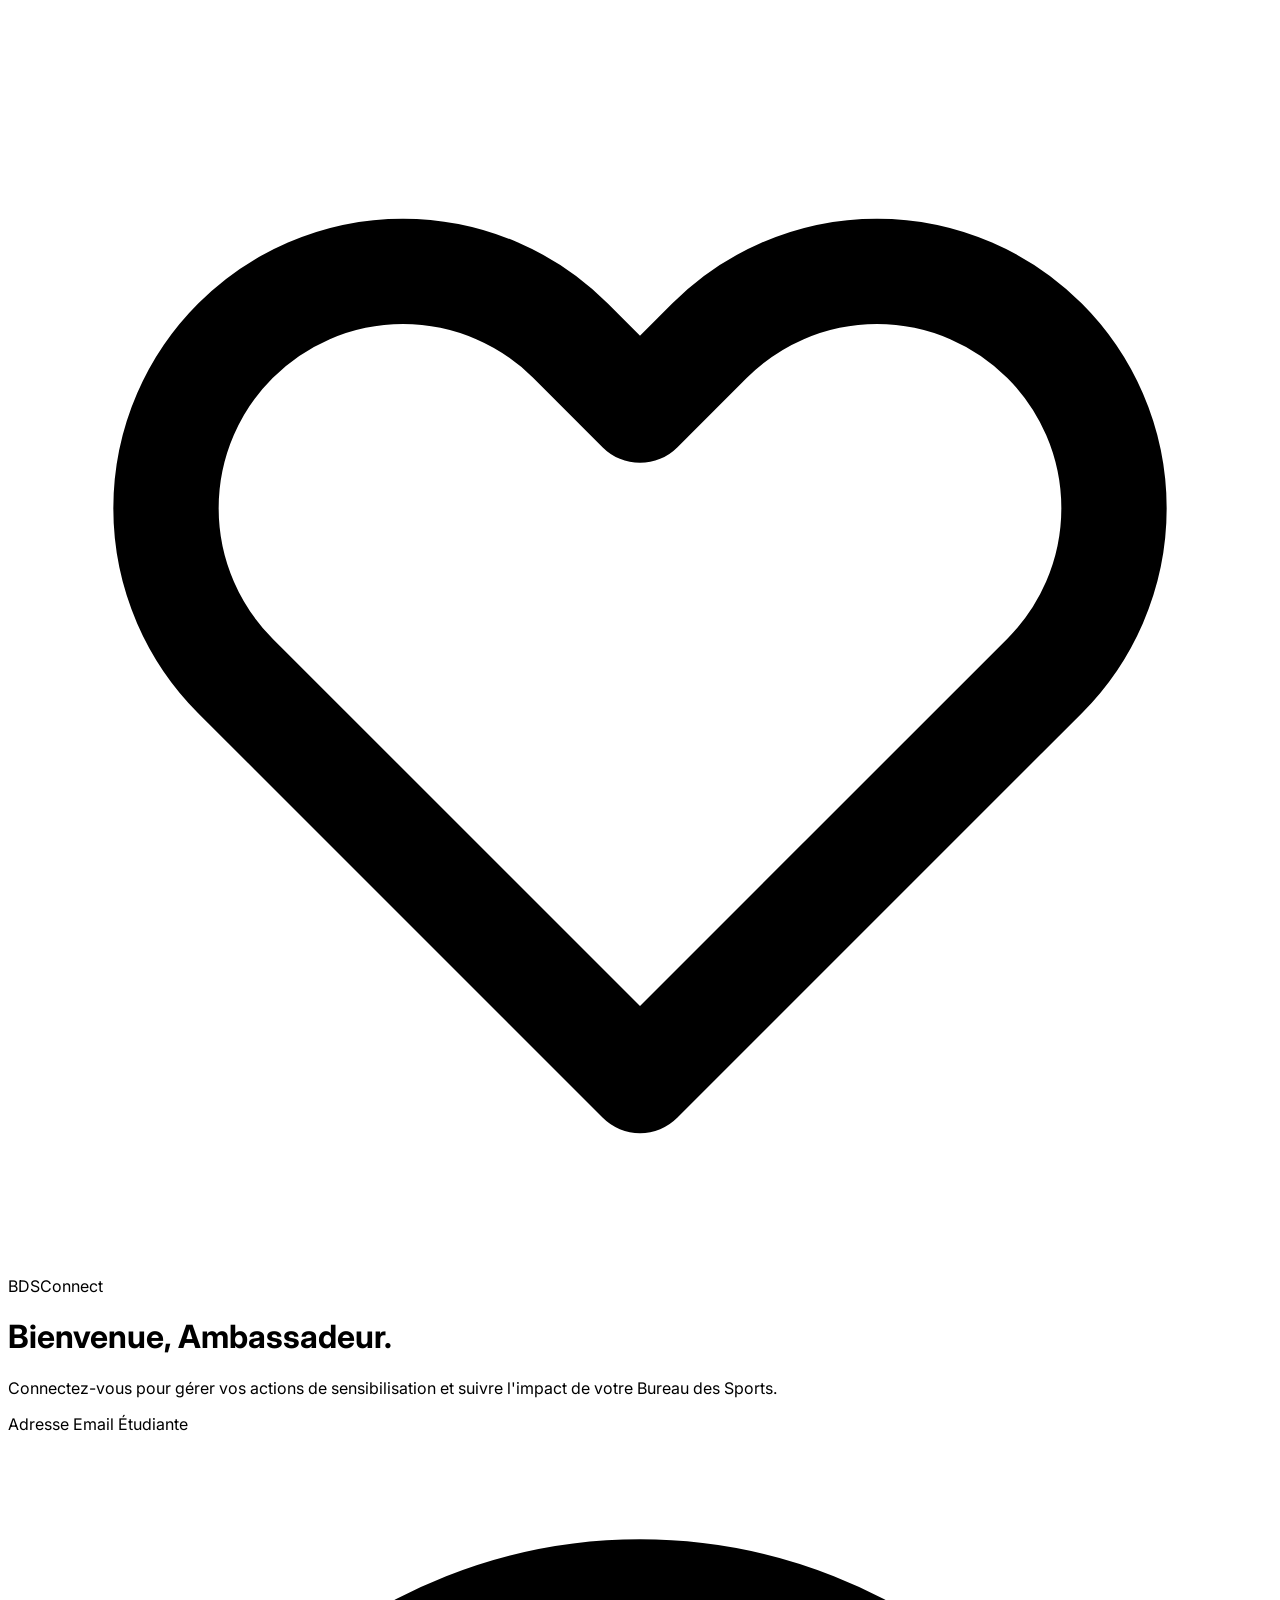
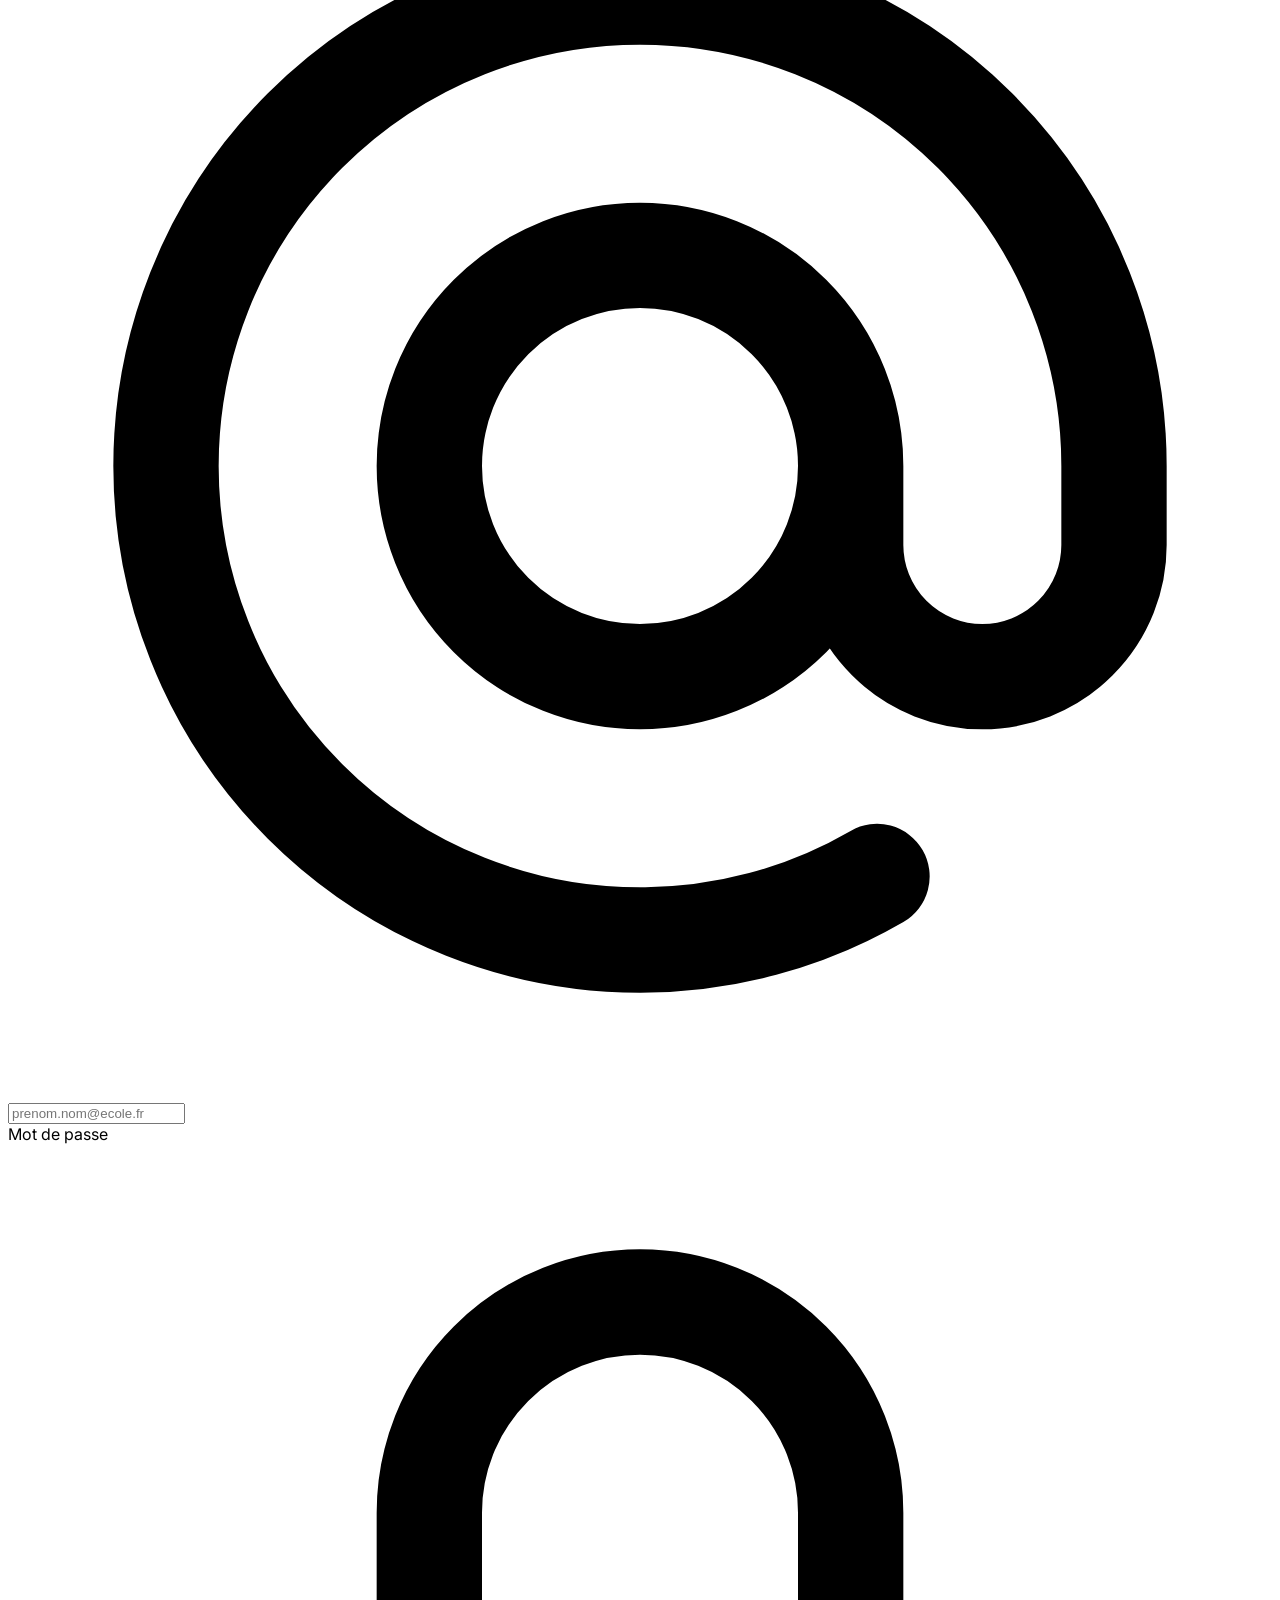
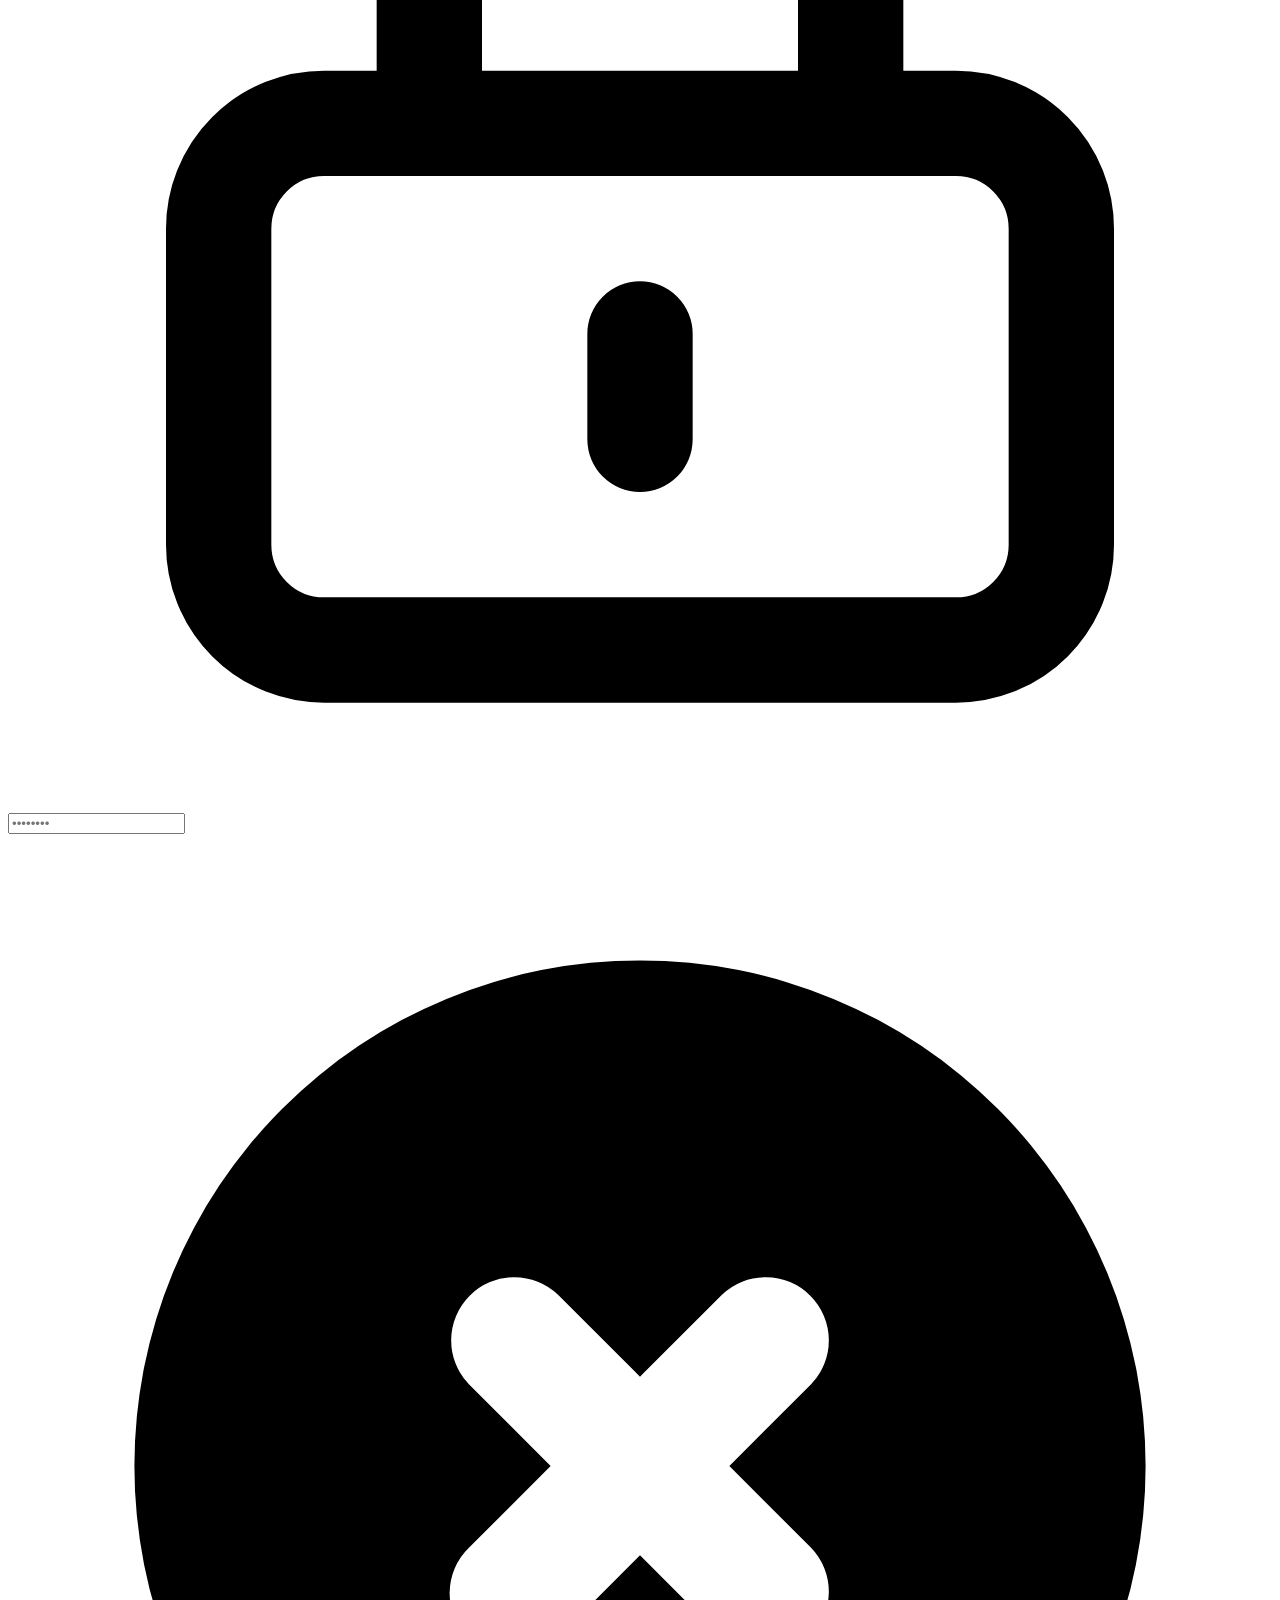
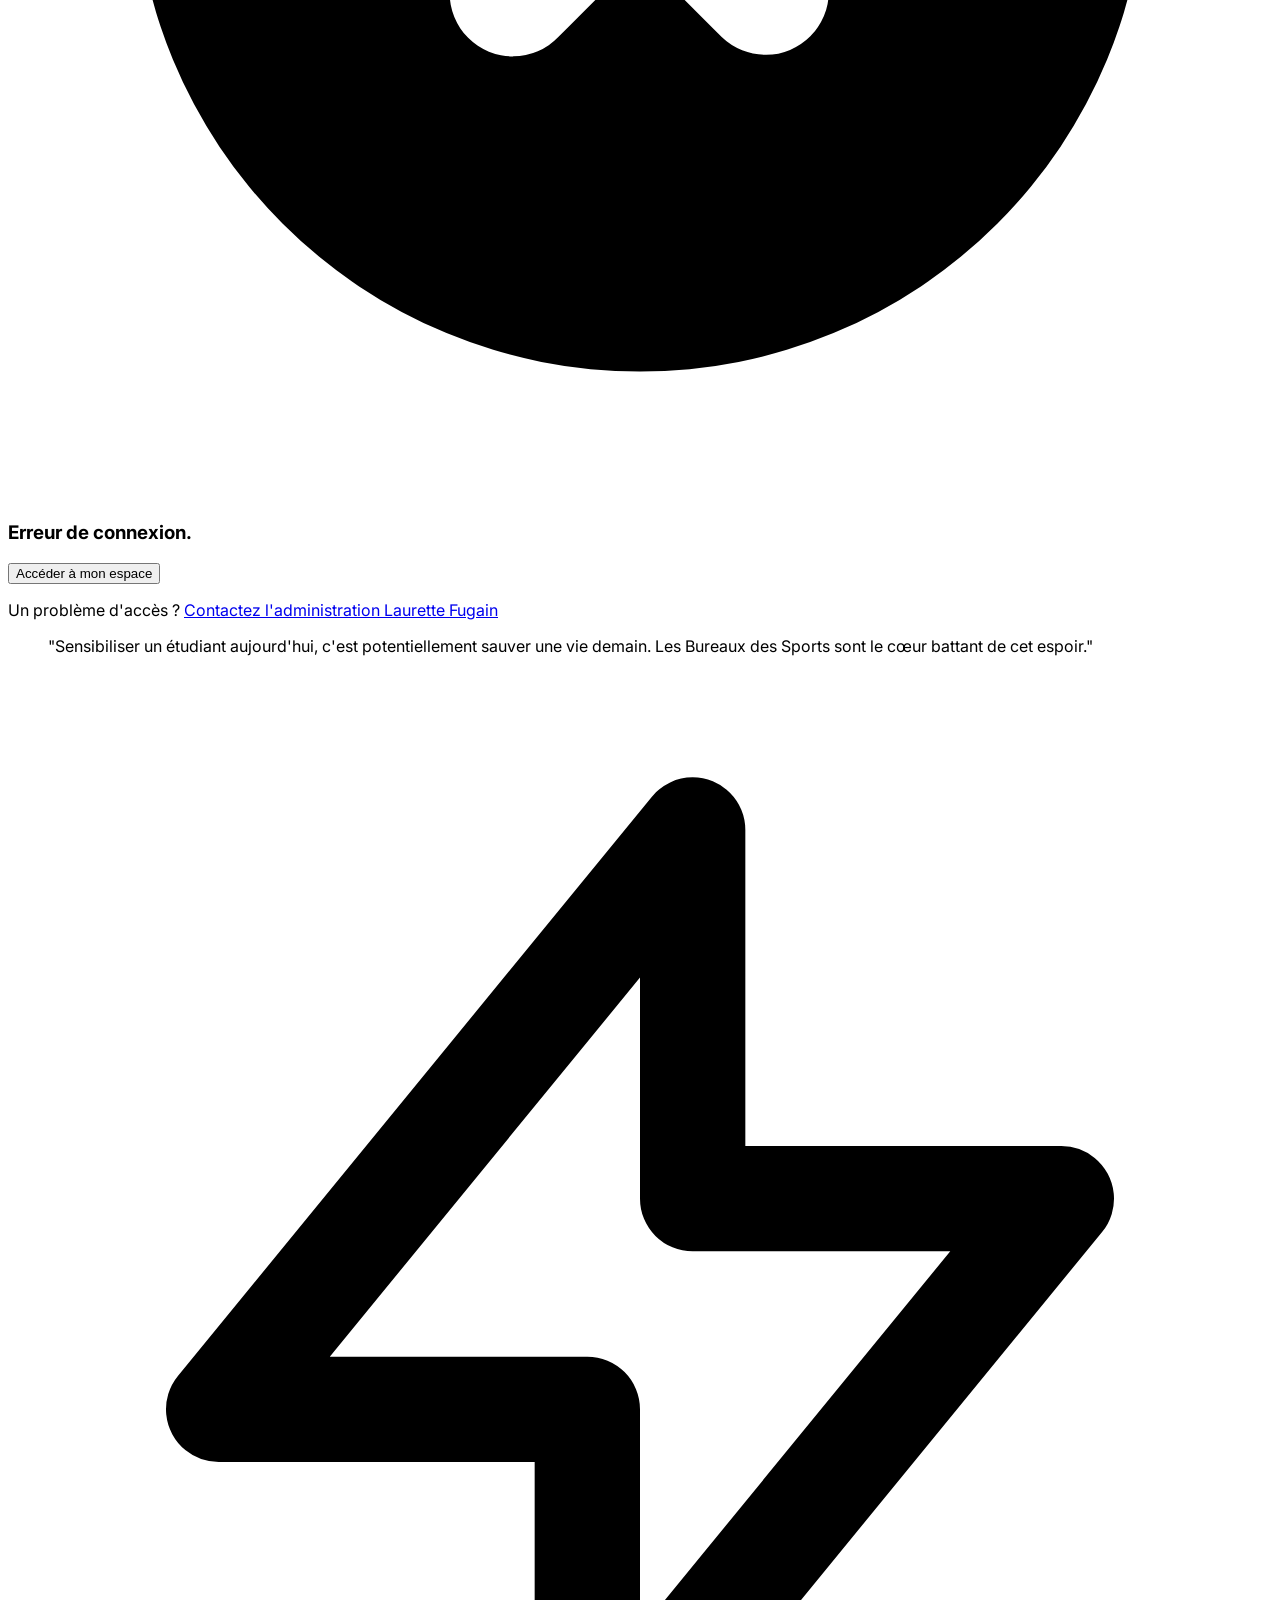
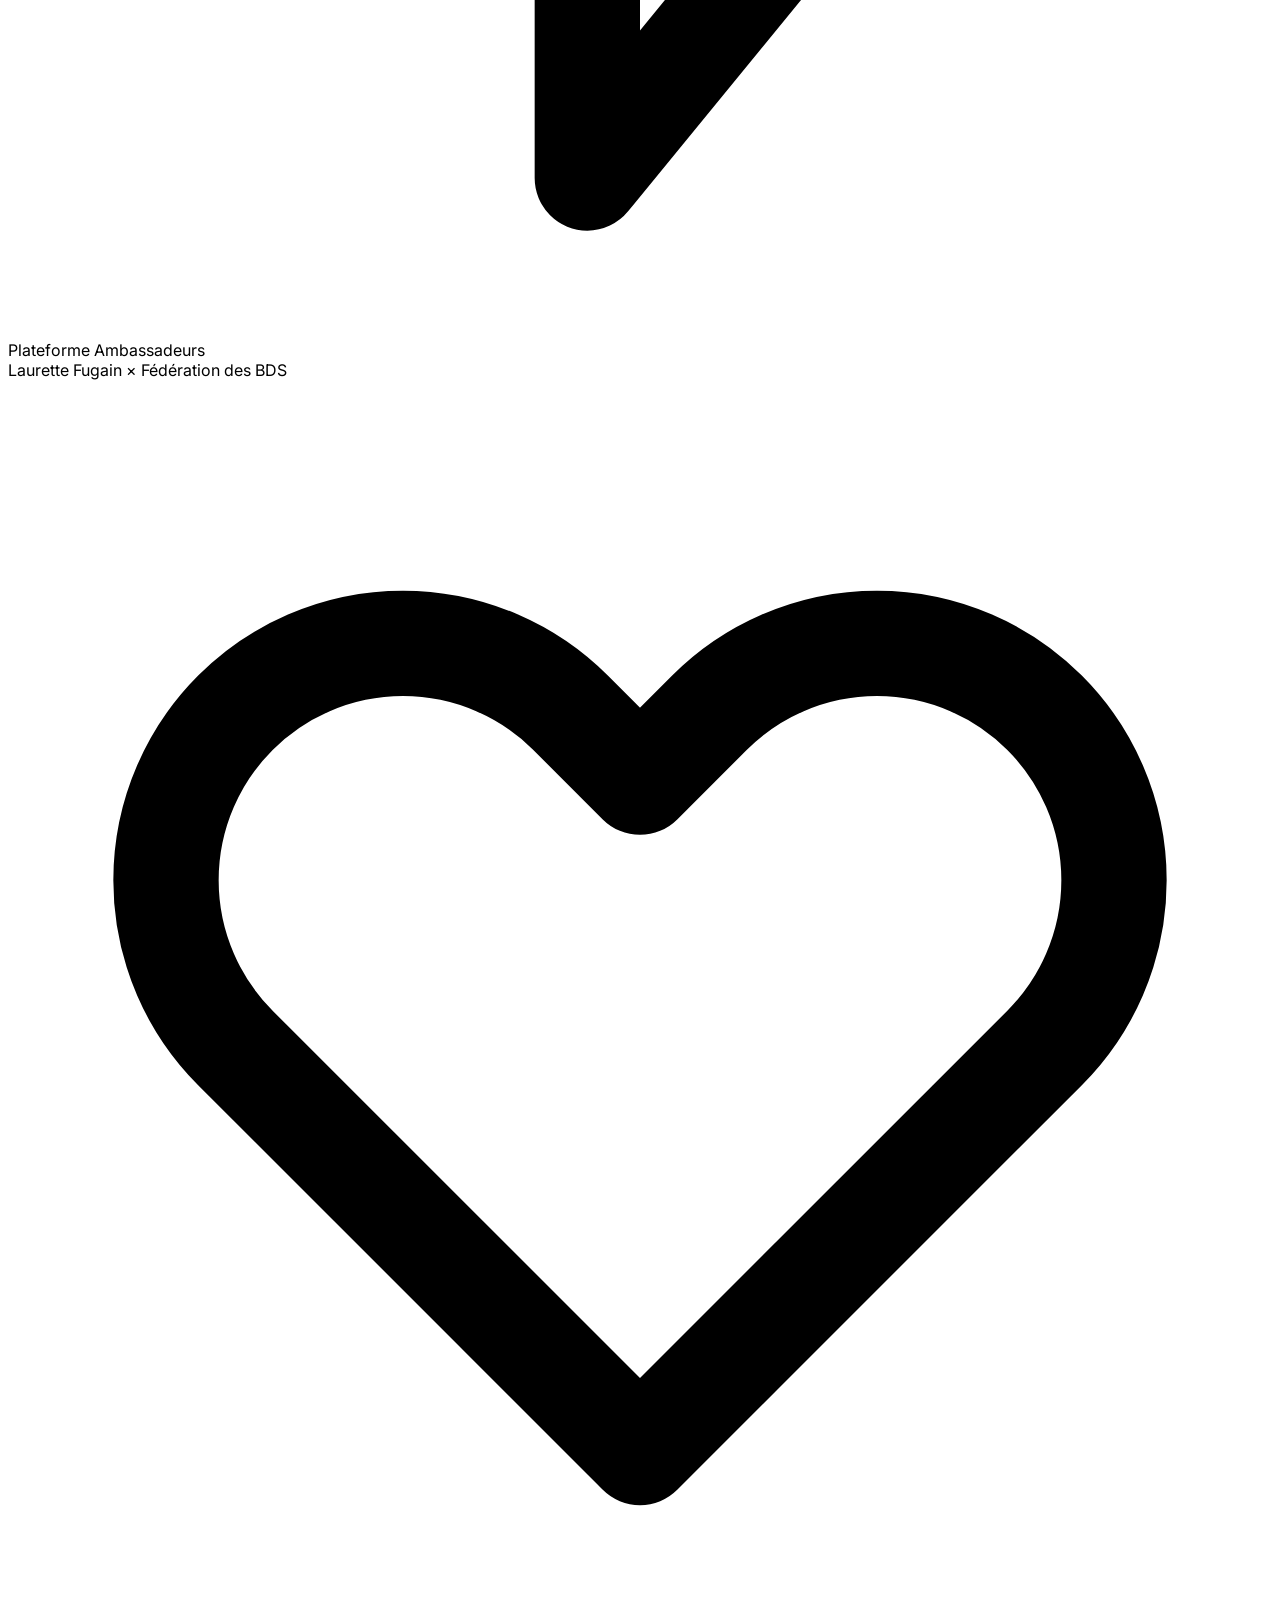
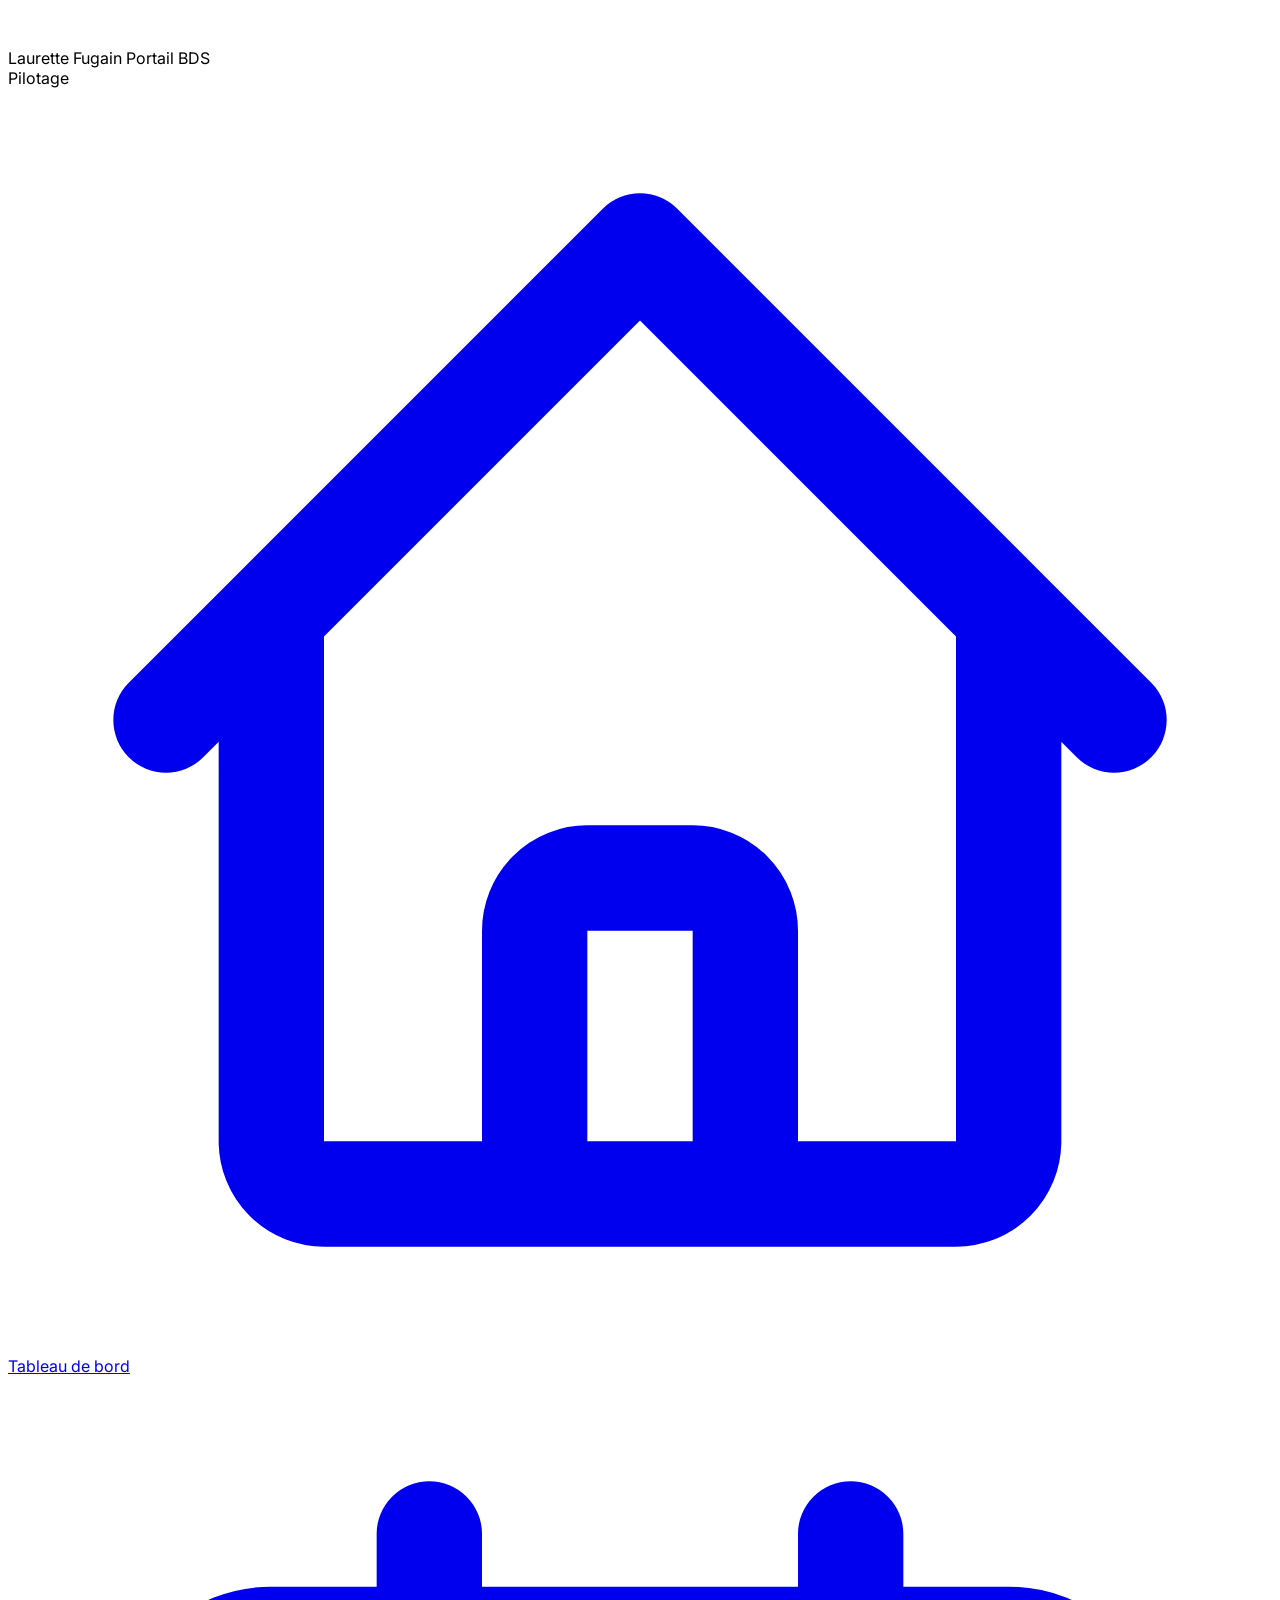
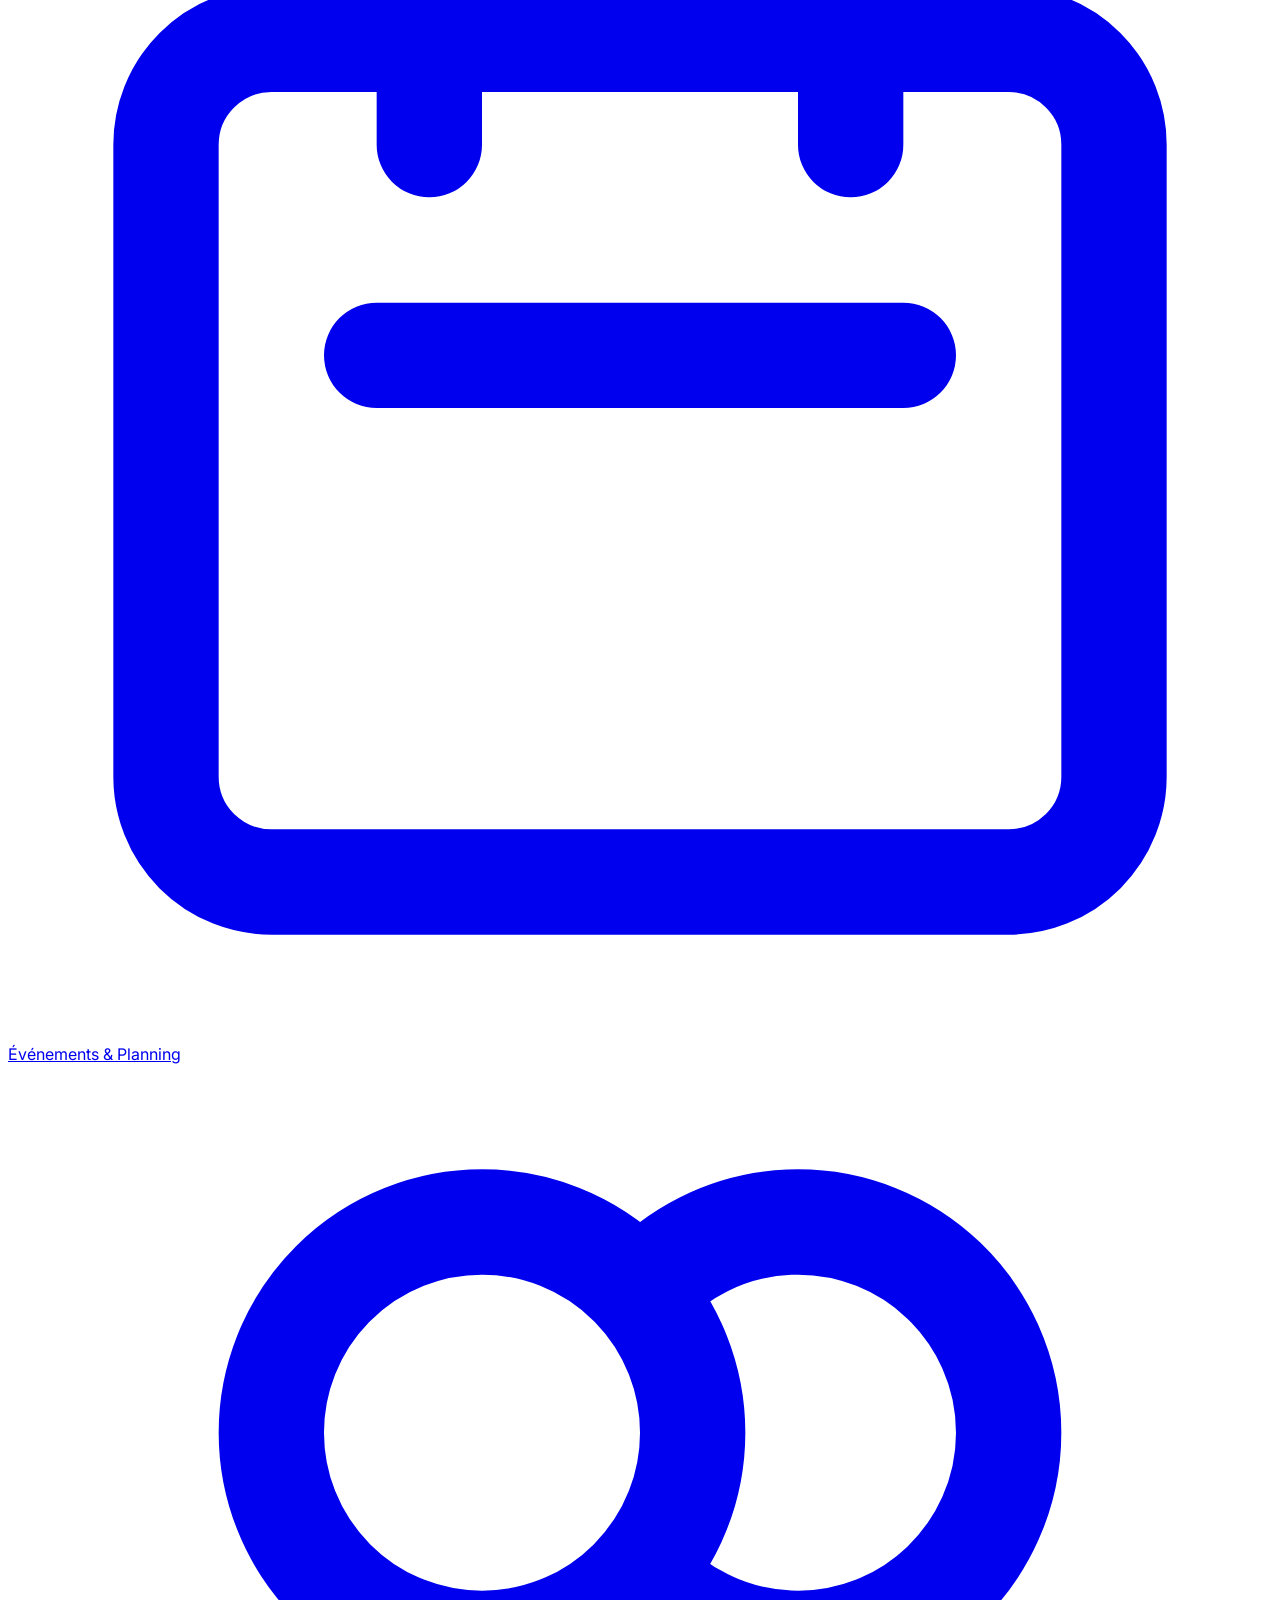
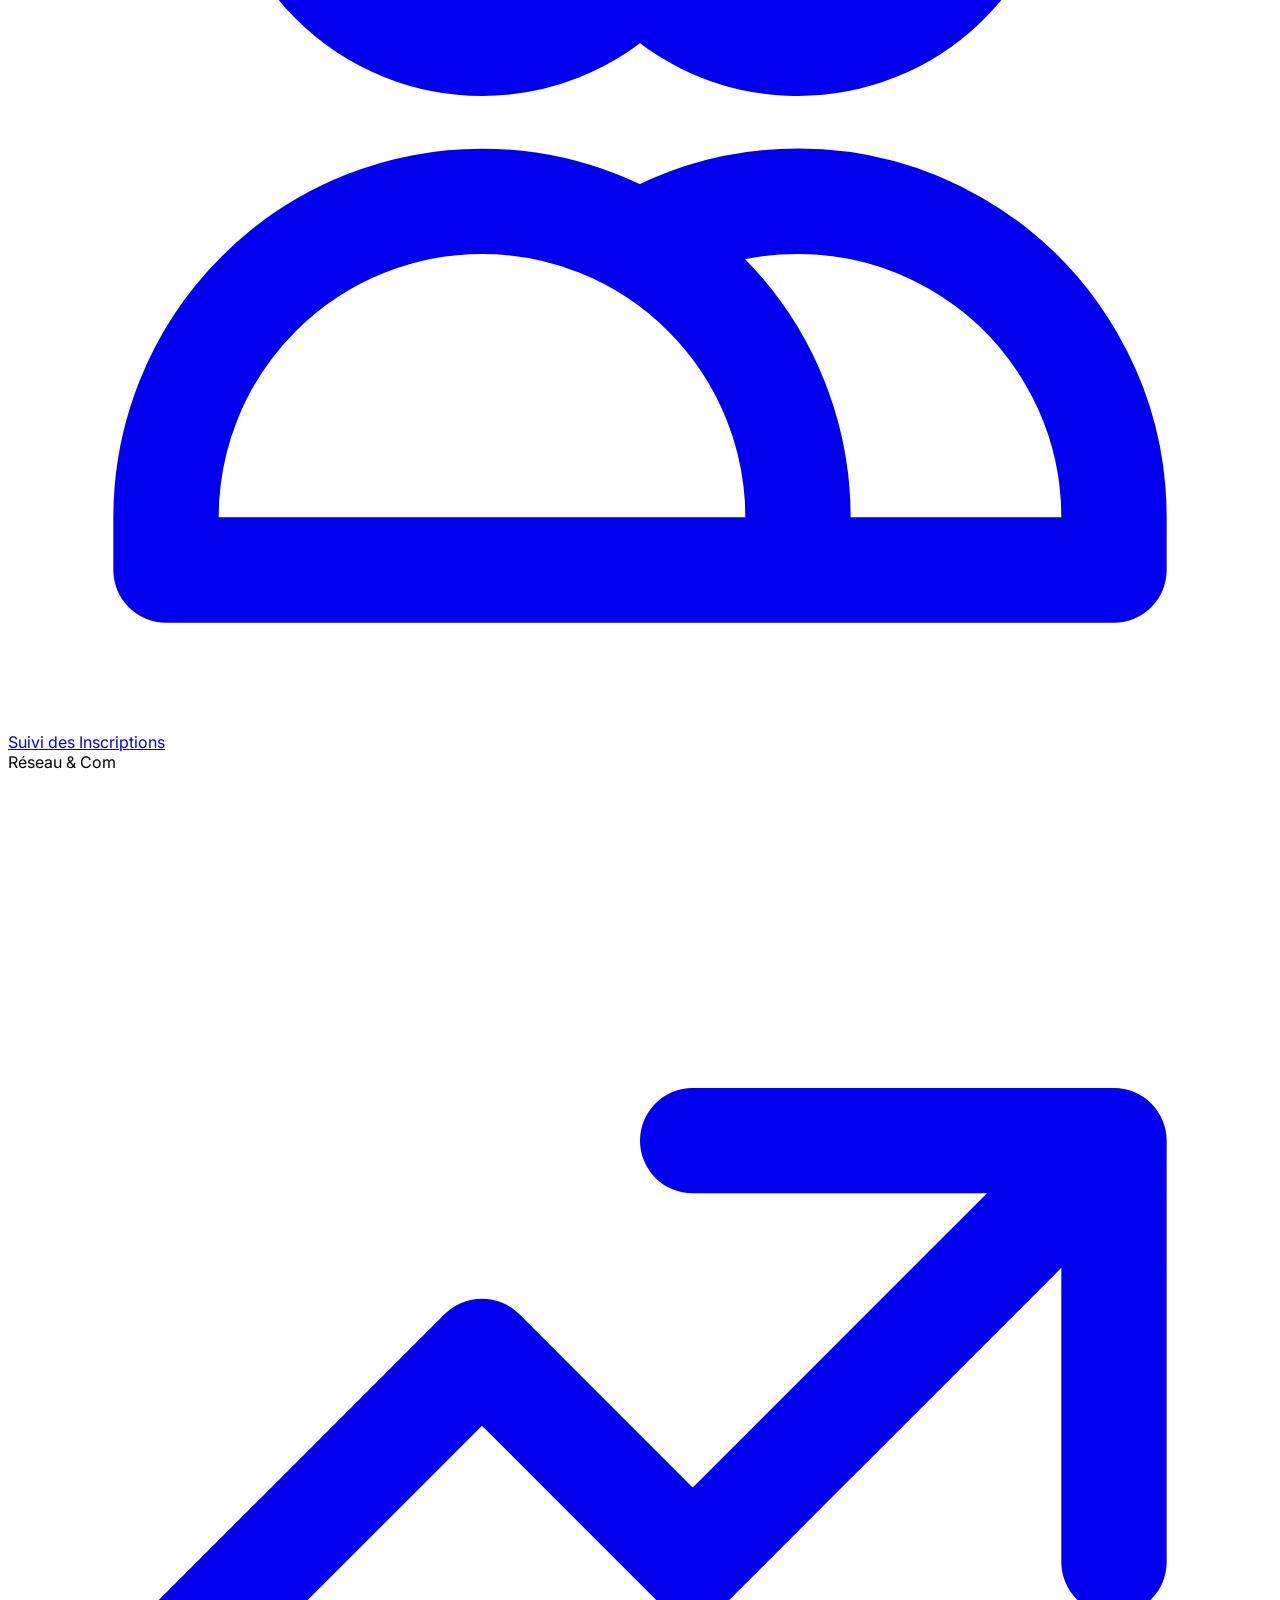
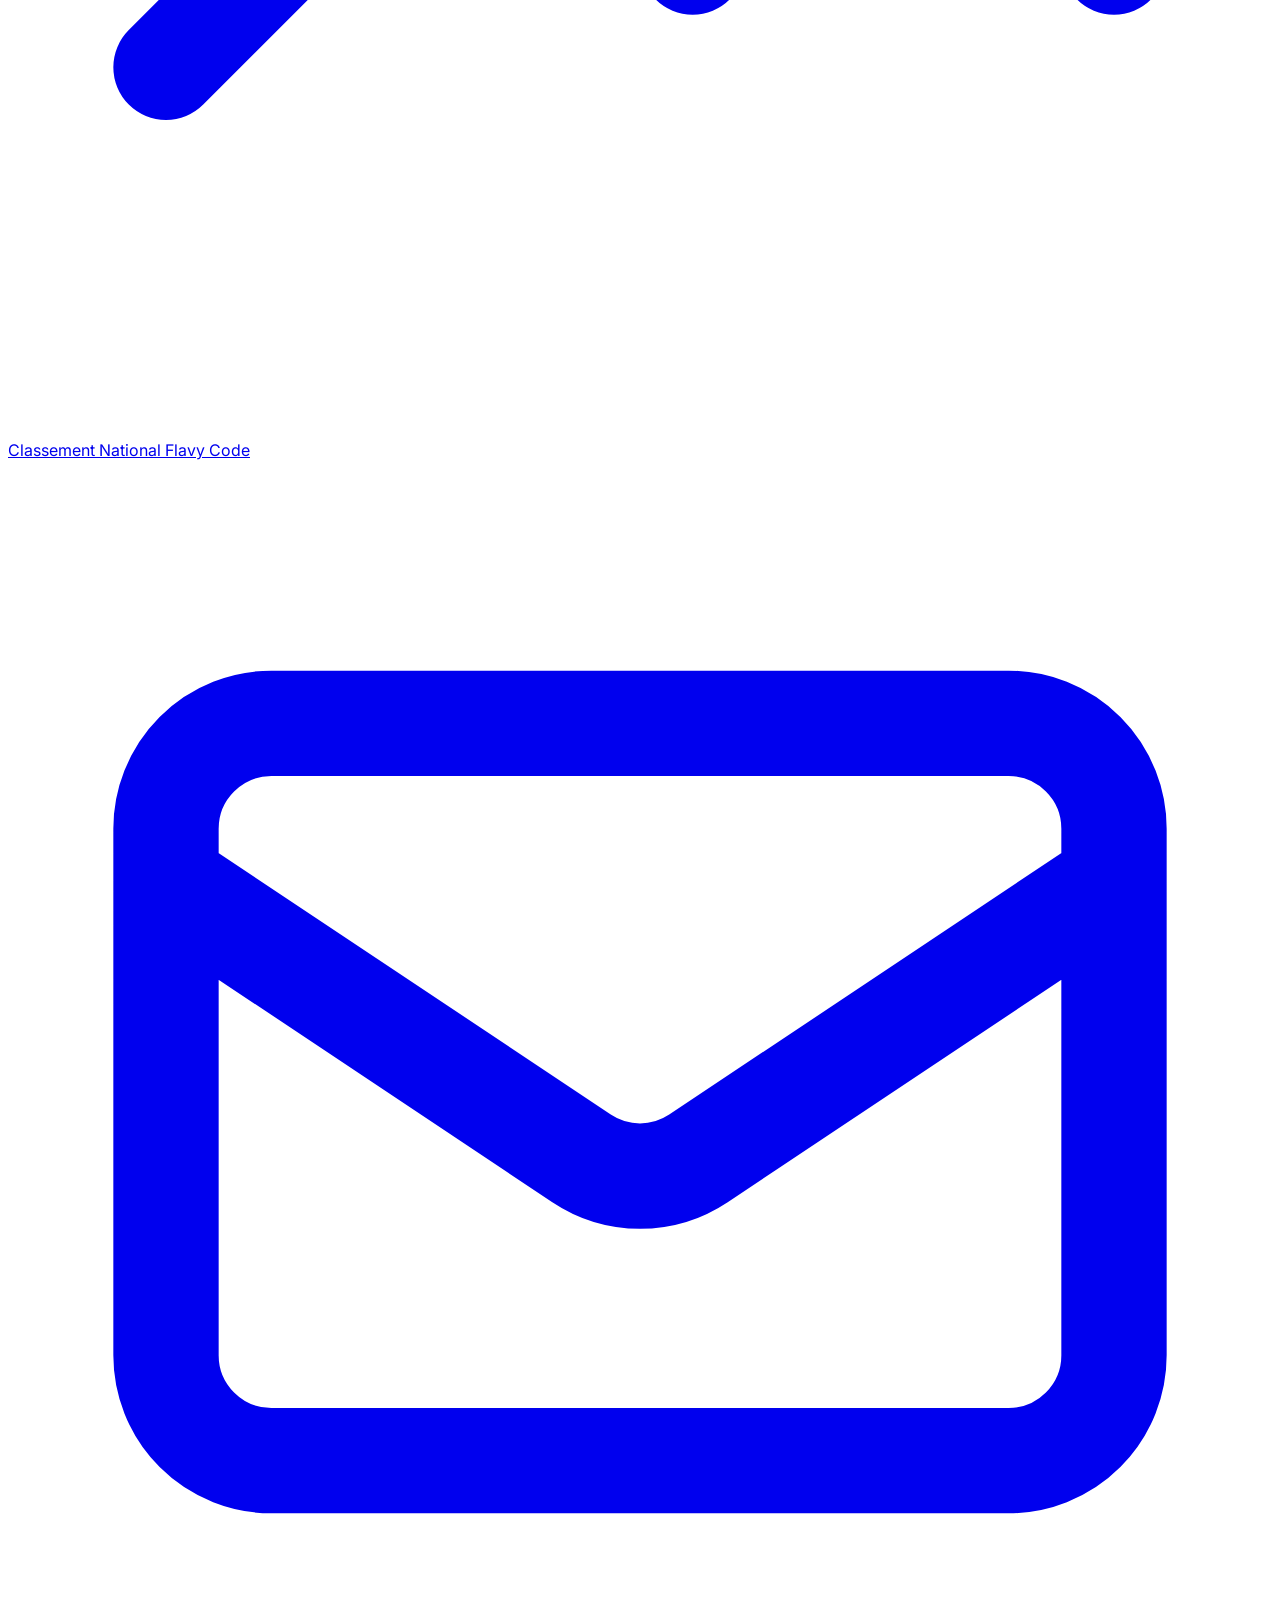
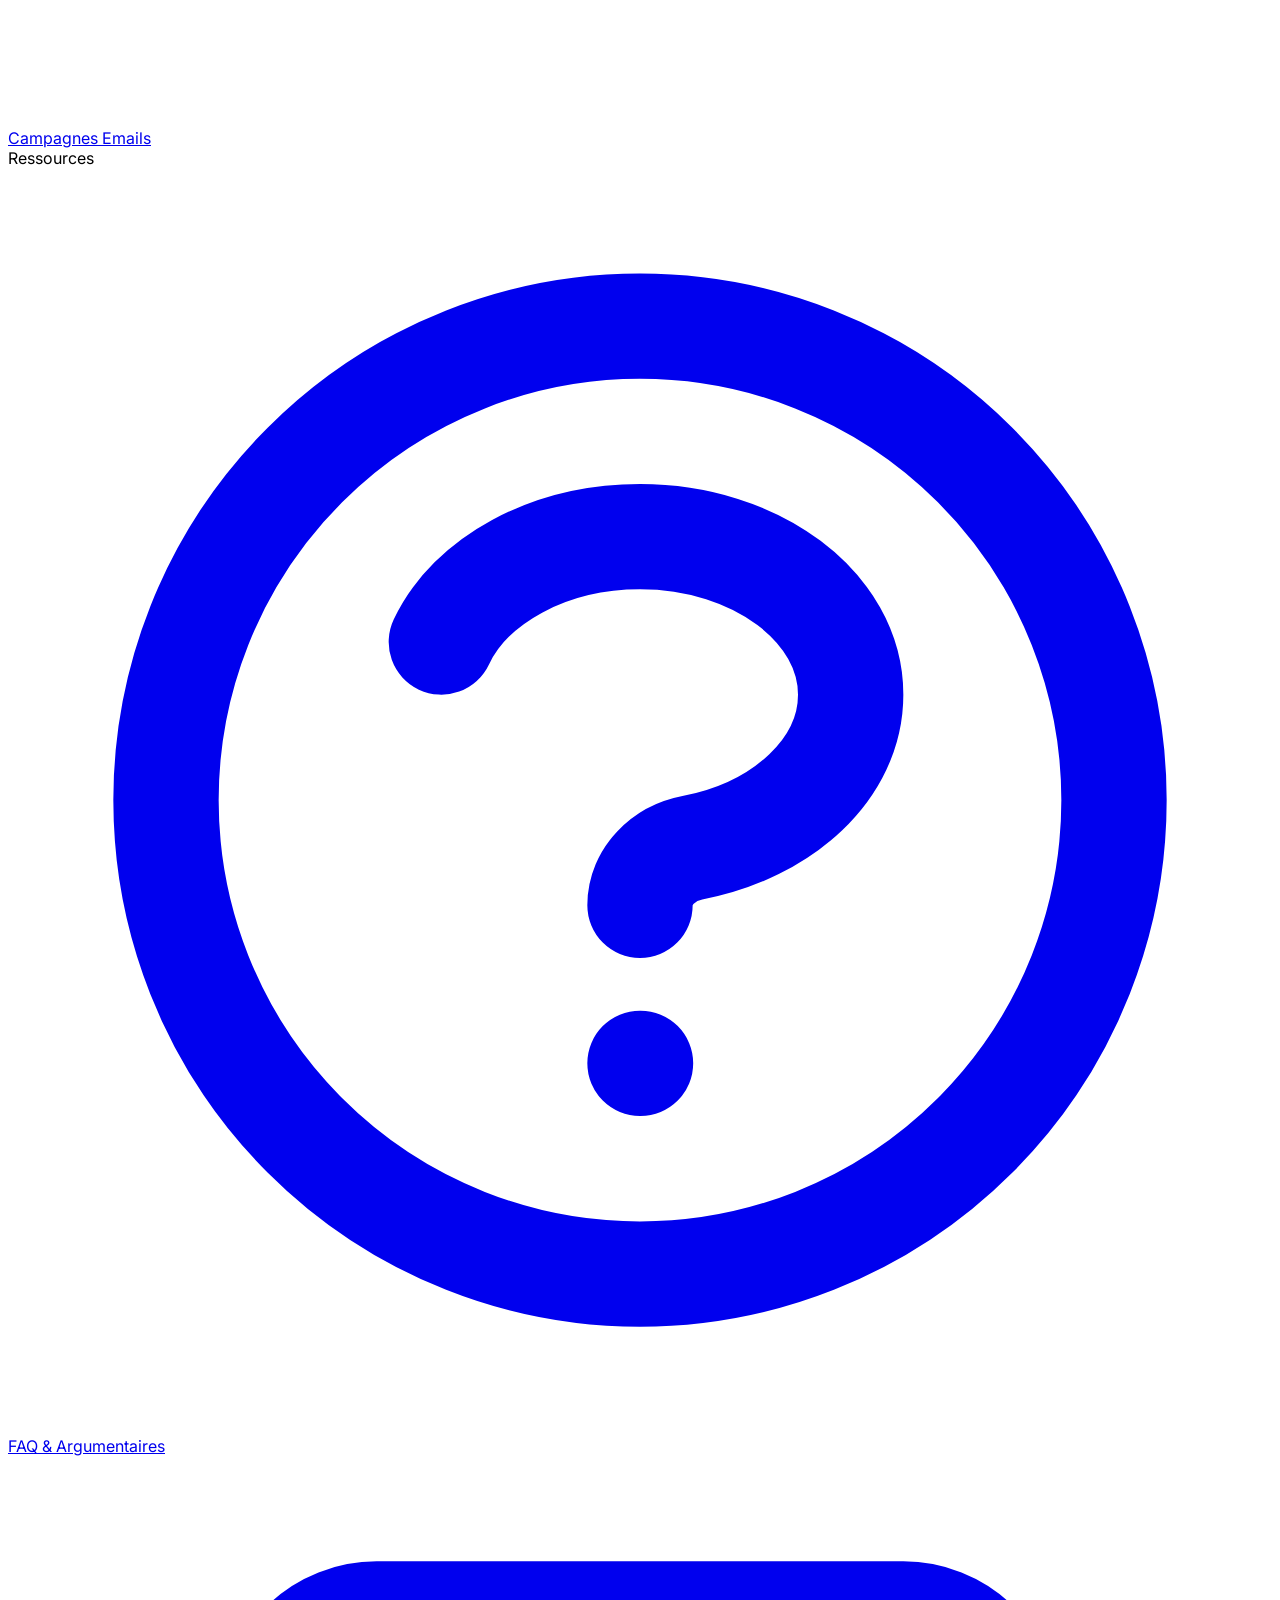
==== commit 77d0a48e: "Update index.html" ====
--- a/index.html
+++ b/index.html
@@ -470,6 +470,6 @@
             </div>
         </div>
     </div>
-
+<script src="app.js"></script>
 </body>
 </html>
--- a/style.css
+++ b/style.css
@@ -0,0 +1,118 @@
+/**
+ * ============================================================
+ * LAURETTE FUGAIN × BDS — Styles Globaux & Animations
+ * ============================================================
+ */
+
+/* Importation de la typographie (Sécurité supplémentaire au cas où le HTML rate) */
+@import url('https://fonts.googleapis.com/css2?family=Inter:wght@300;400;500;600;700;800;900&display=swap');
+
+body {
+    font-family: 'Inter', system-ui, -apple-system, sans-serif;
+    /* Empêche l'effet de rebond sur Mac/iOS pour faire plus "Application Native" */
+    overscroll-behavior-y: none;
+    -webkit-font-smoothing: antialiased;
+    -moz-osx-font-smoothing: grayscale;
+}
+
+/* ==========================================
+   SCROLLBARS PERSONNALISÉES
+   ========================================== */
+   
+/* Scrollbar globale */
+::-webkit-scrollbar {
+    width: 8px;
+    height: 8px;
+}
+
+::-webkit-scrollbar-track {
+    background: transparent;
+}
+
+::-webkit-scrollbar-thumb {
+    background-color: #e5e7eb; /* gray-200 */
+    border-radius: 20px;
+    border: 2px solid transparent;
+    background-clip: content-box;
+}
+
+::-webkit-scrollbar-thumb:hover {
+    background-color: #d1d5db; /* gray-300 */
+}
+
+/* Scrollbar très discrète pour la Sidebar */
+#sidebar-nav::-webkit-scrollbar {
+    width: 4px;
+}
+#sidebar-nav::-webkit-scrollbar-thumb {
+    background-color: transparent;
+}
+#sidebar-nav:hover::-webkit-scrollbar-thumb {
+    background-color: #e5e7eb;
+}
+
+/* ==========================================
+   ANIMATIONS & TRANSITIONS UI
+   ========================================== */
+
+/* 1. Animation d'entrée des vues (Dashboard, Events, FAQ...) */
+.view-section:not(.hidden) {
+    animation: fadeInSlideUp 0.35s cubic-bezier(0.16, 1, 0.3, 1) forwards;
+}
+
+@keyframes fadeInSlideUp {
+    from {
+        opacity: 0;
+        transform: translateY(12px);
+    }
+    to {
+        opacity: 1;
+        transform: translateY(0);
+    }
+}
+
+/* 2. Animations de la Modale (Création d'événement) */
+#modal-event:not(.hidden) #modal-event-backdrop {
+    animation: fadeIn 0.3s ease-out forwards;
+}
+
+#modal-event:not(.hidden) .transform {
+    animation: modalPop 0.35s cubic-bezier(0.16, 1, 0.3, 1) forwards;
+}
+
+@keyframes fadeIn {
+    from { opacity: 0; }
+    to { opacity: 1; }
+}
+
+@keyframes modalPop {
+    from {
+        opacity: 0;
+        transform: scale(0.95) translateY(15px);
+    }
+    to {
+        opacity: 1;
+        transform: scale(1) translateY(0);
+    }
+}
+
+/* 3. Animation douce pour le texte de la FAQ */
+.faq-content:not(.hidden) {
+    animation: fadeIn 0.25s ease-out forwards;
+}
+
+/* ==========================================
+   UTILITAIRES SPECIFIQUES
+   ========================================== */
+
+/* Eviter que le texte des boutons soit sélectionnable */
+button, .nav-item {
+    user-select: none;
+    -webkit-user-select: none;
+}
+
+/* Effet de focus propre (Accessibilité) */
+*:focus-visible {
+    outline: 2px solid #5e227f;
+    outline-offset: 2px;
+}
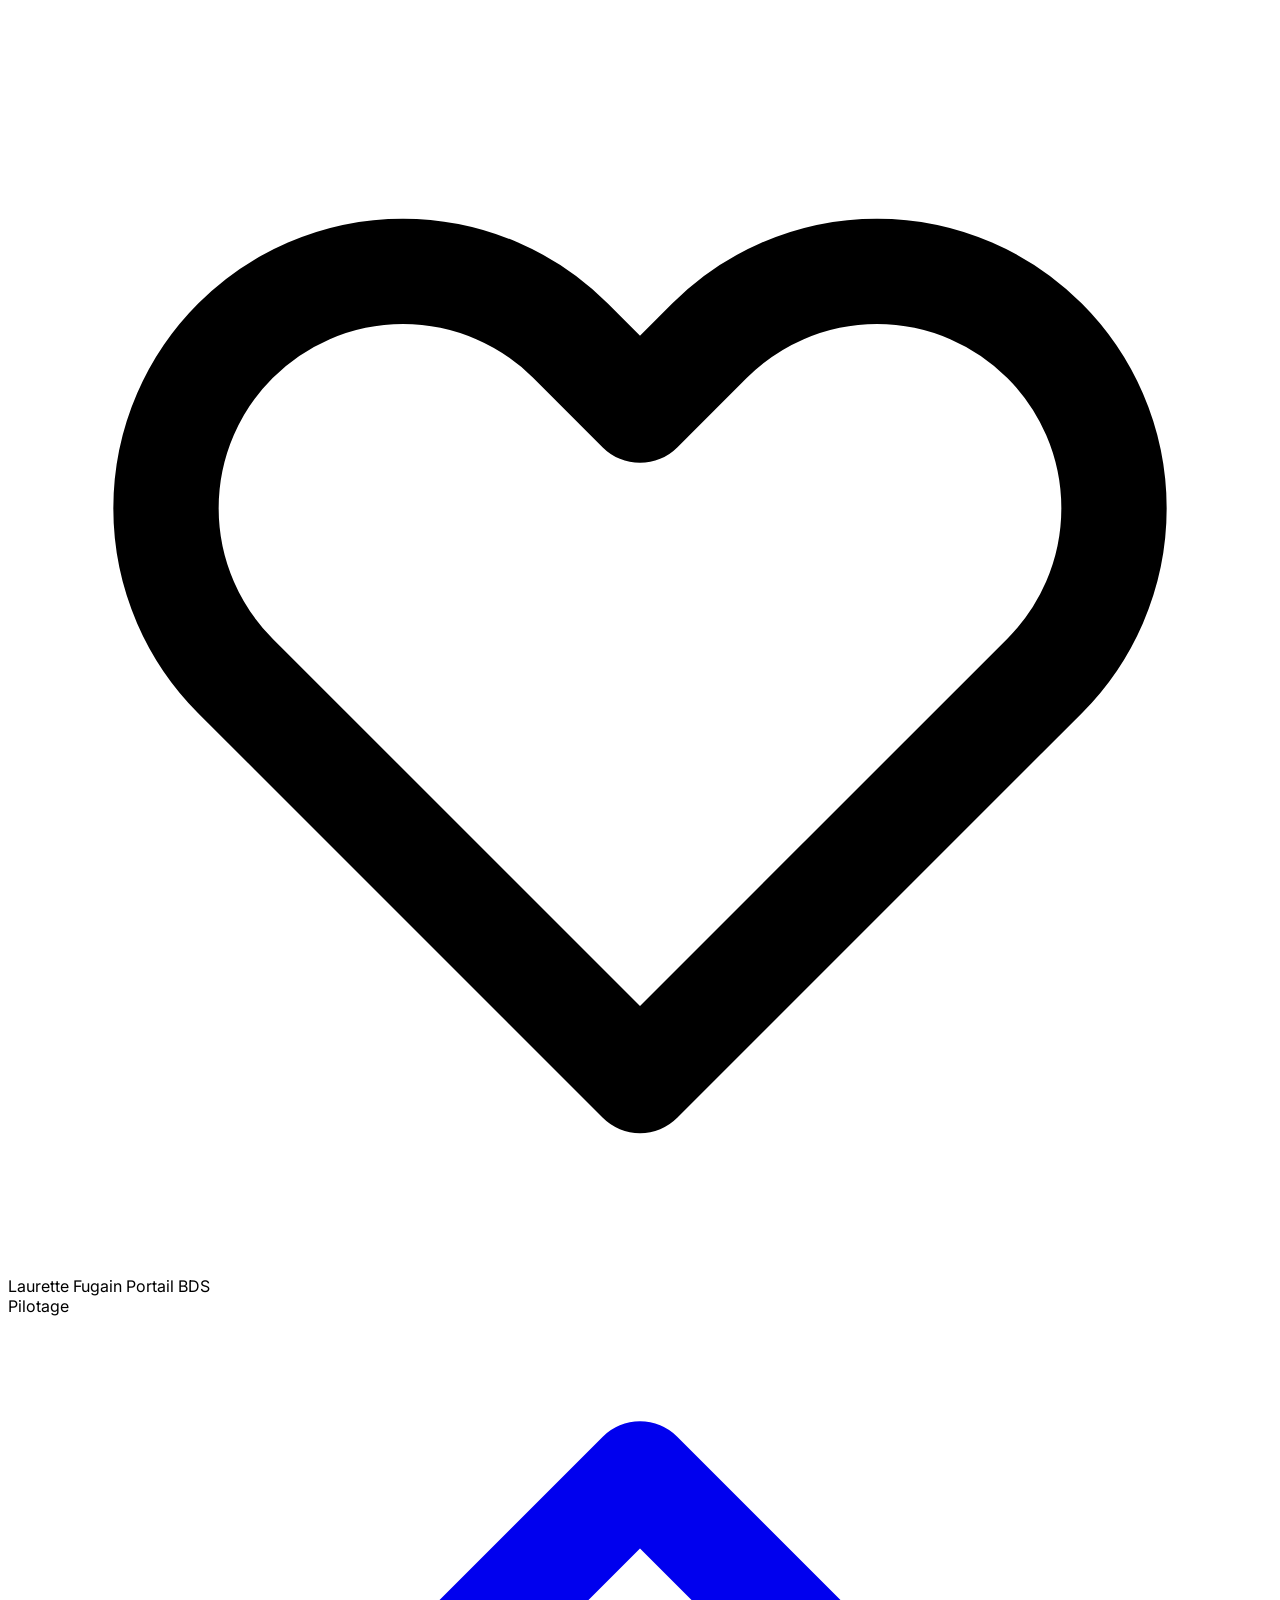
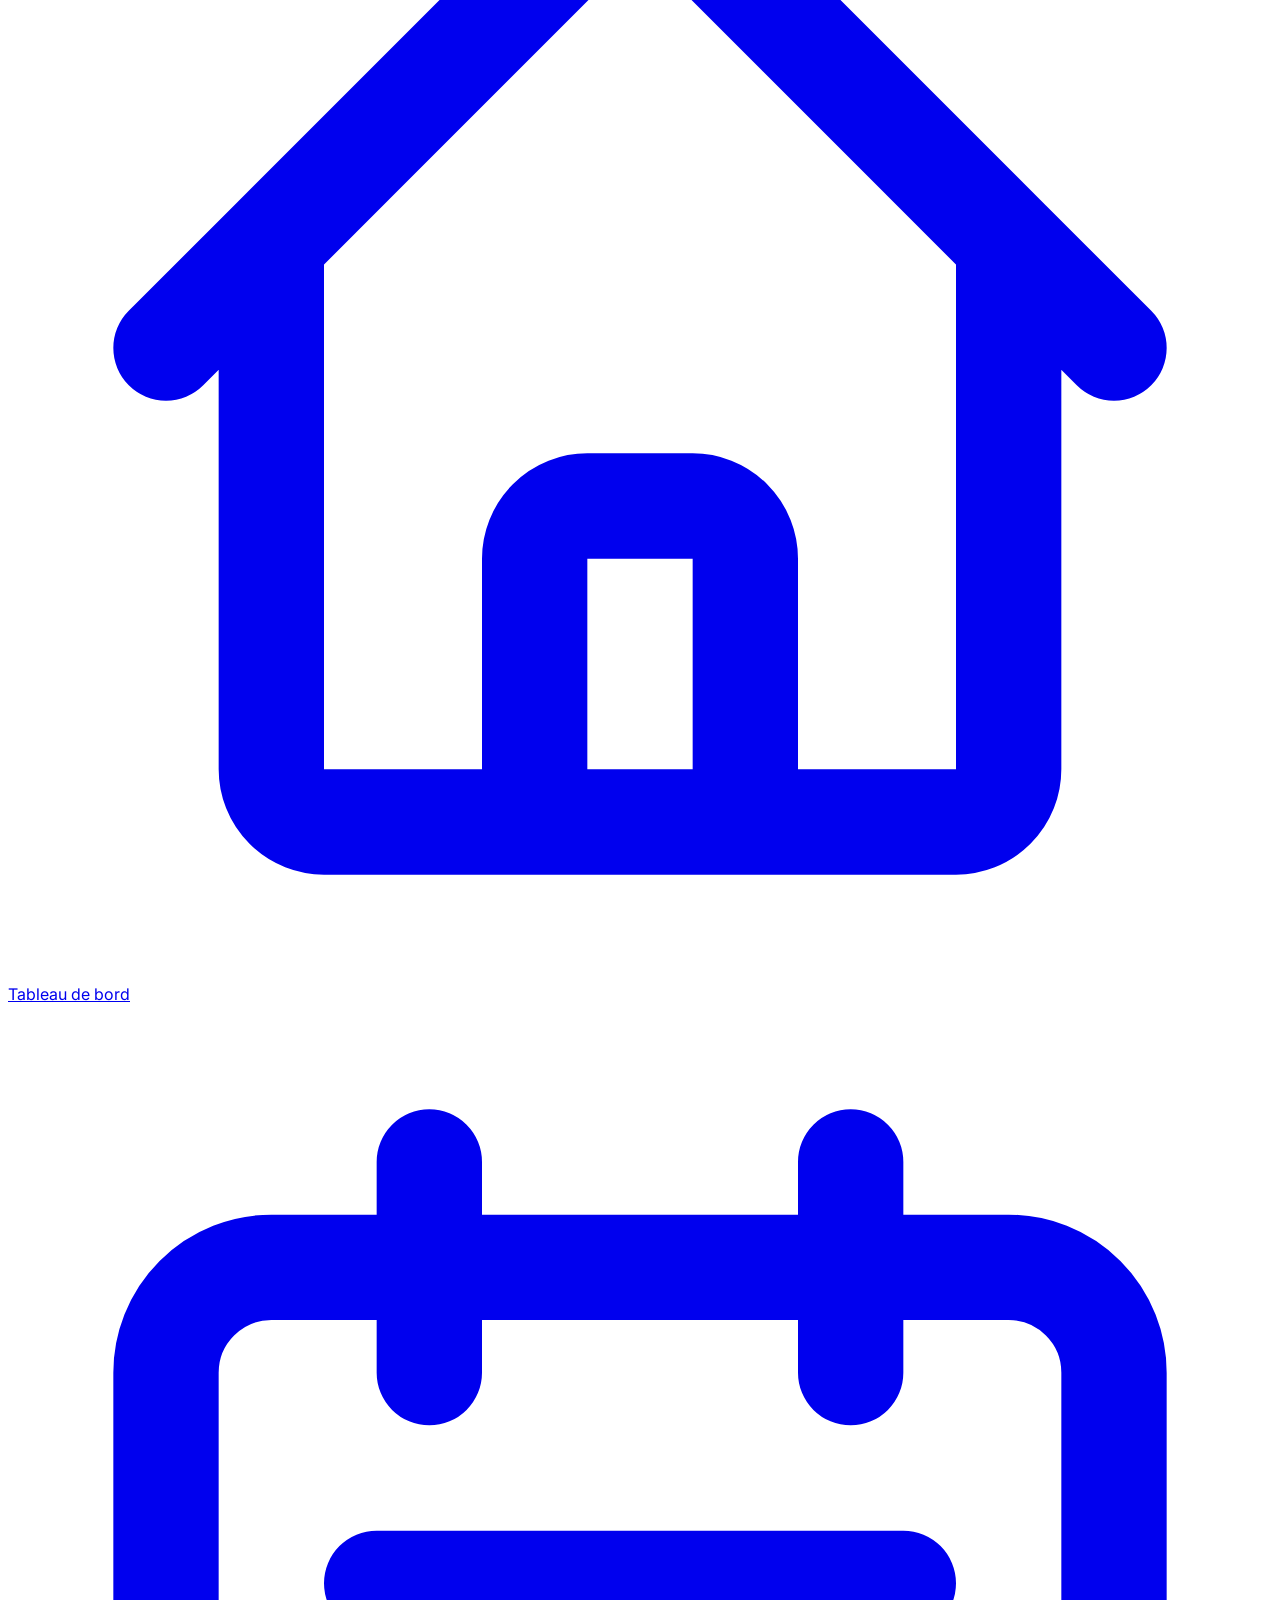
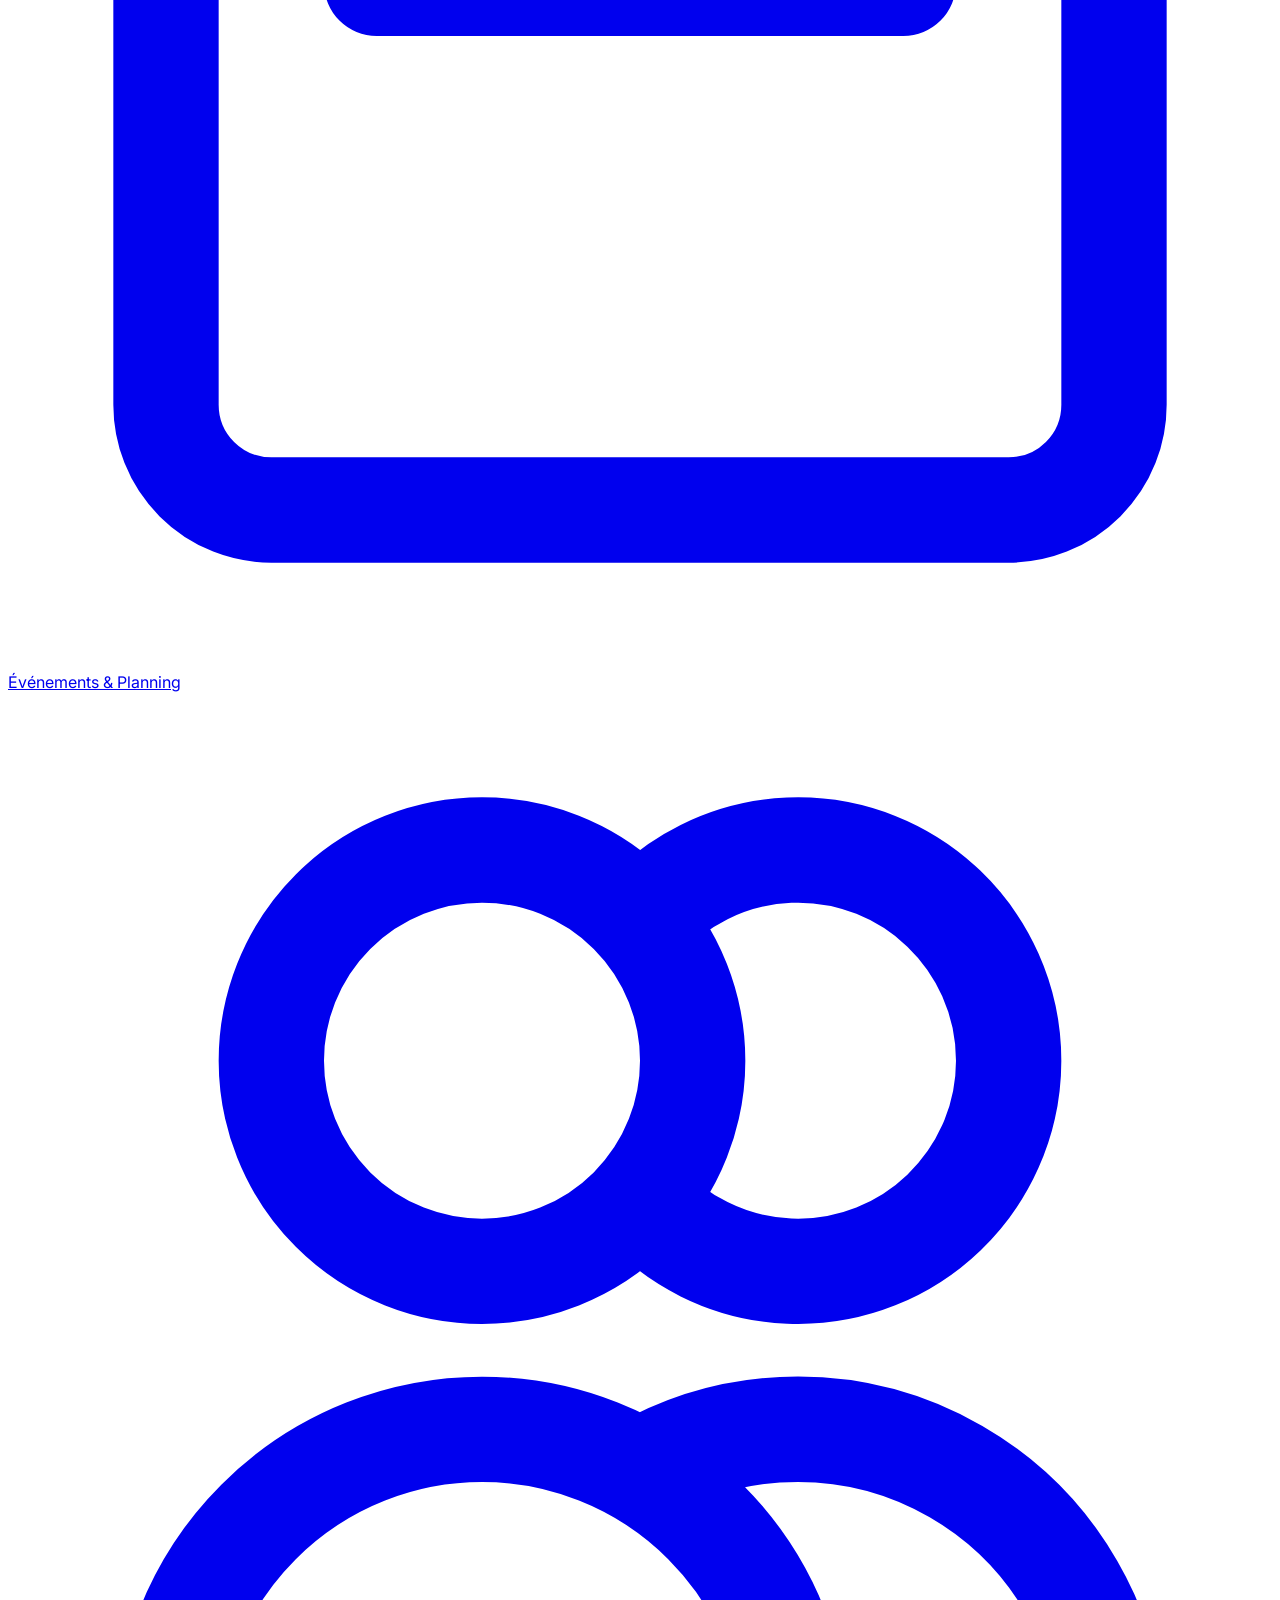
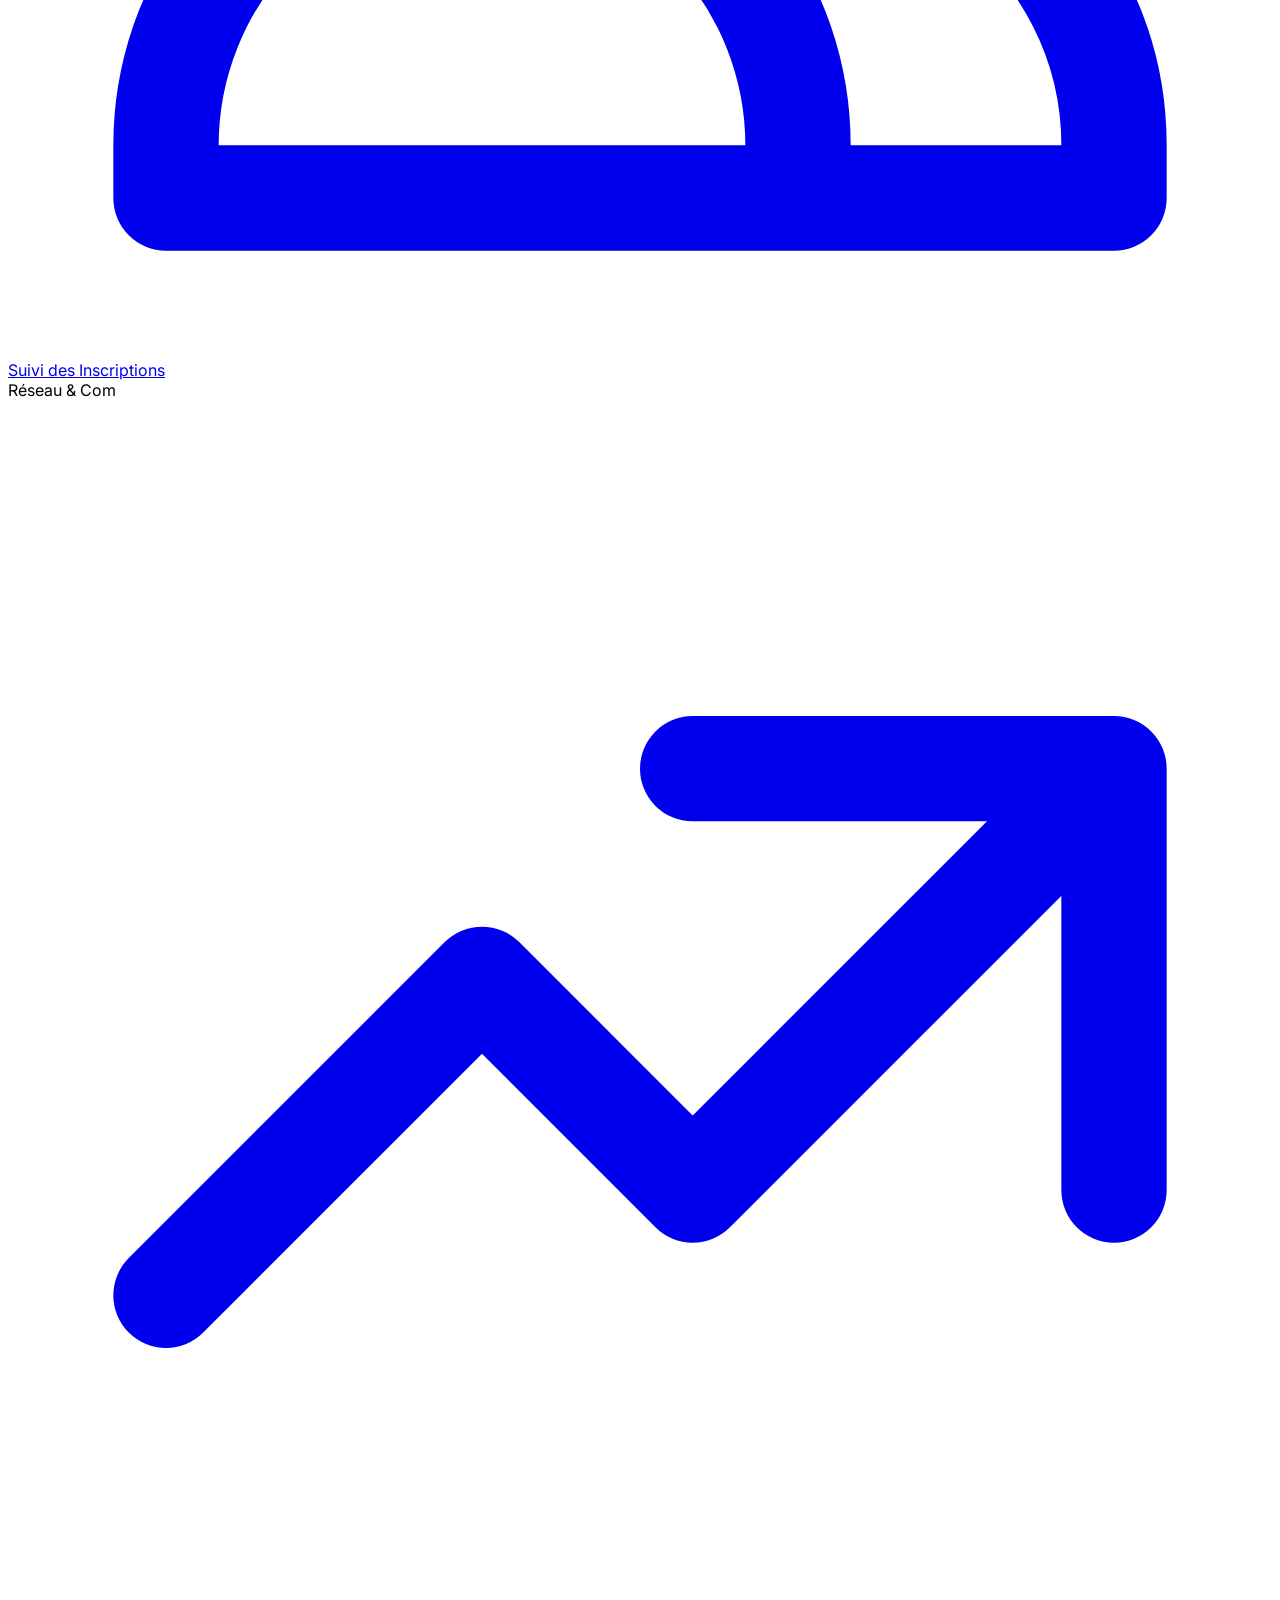
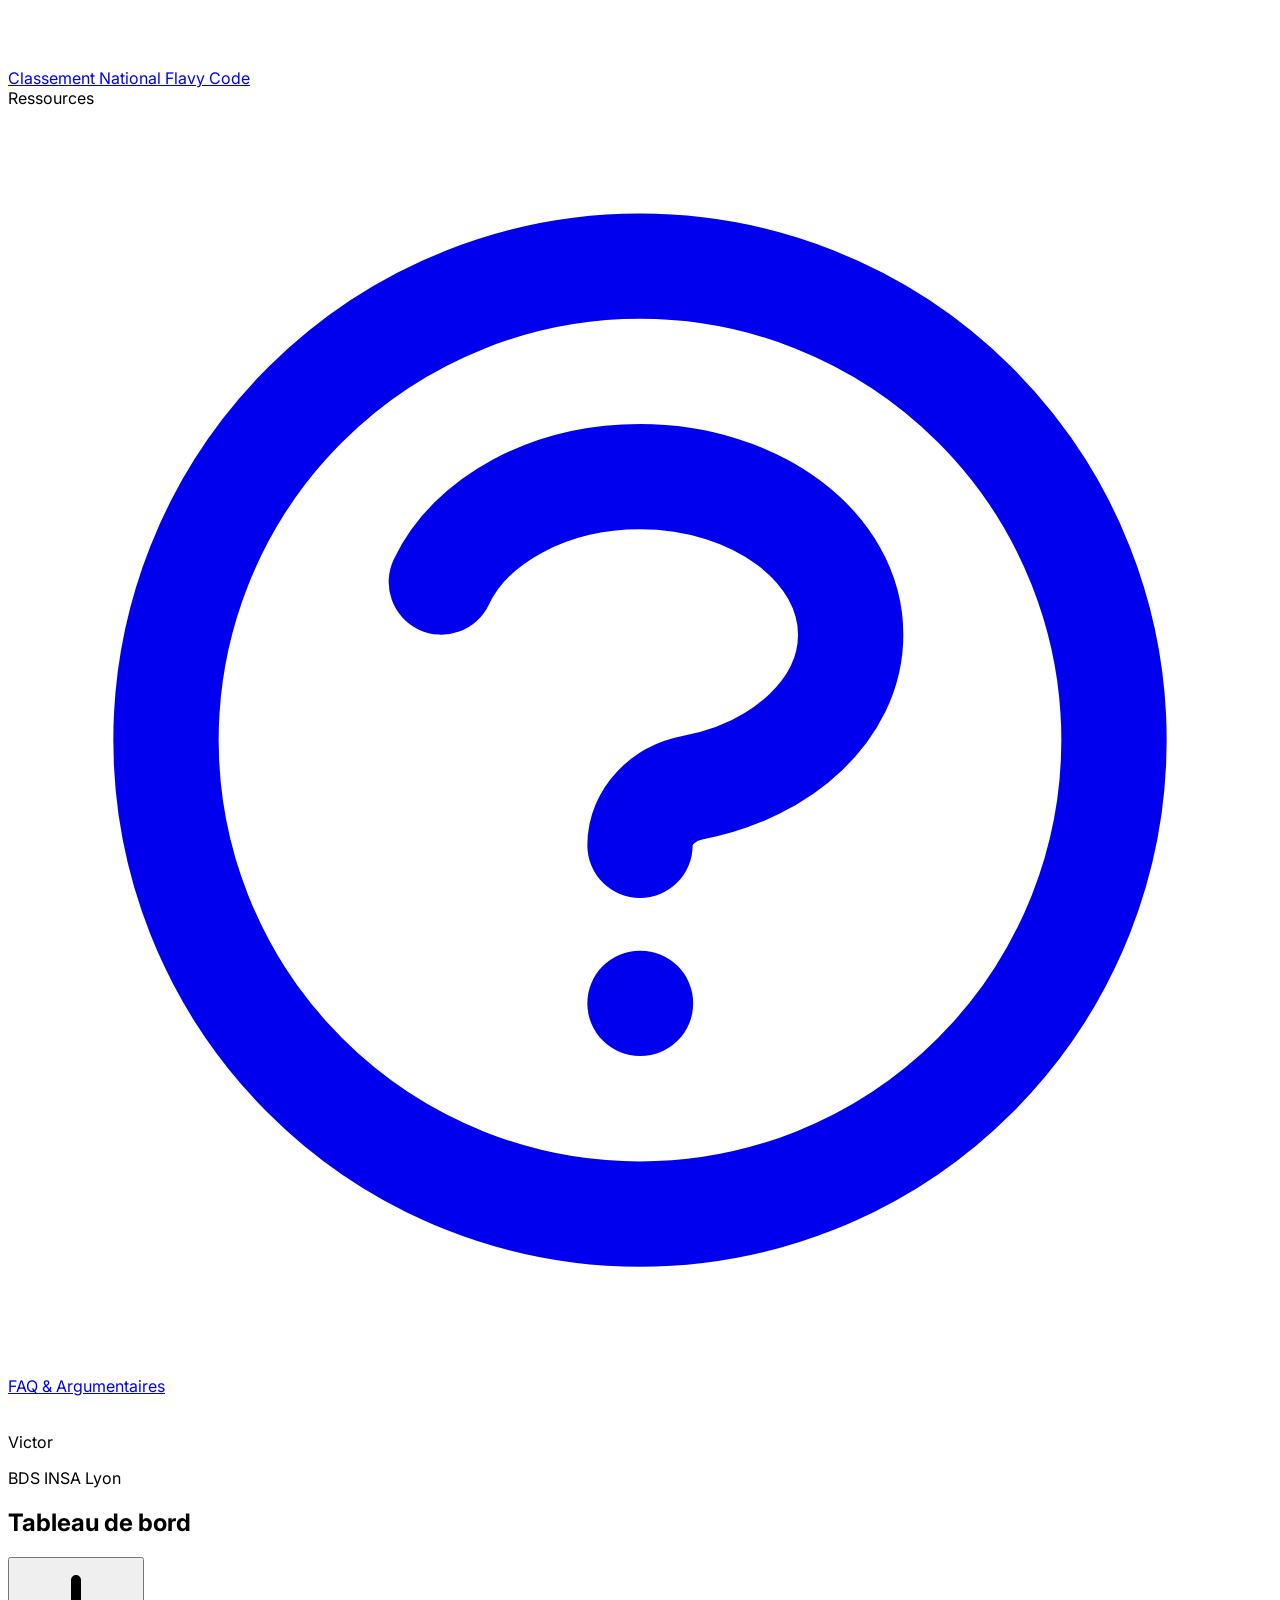
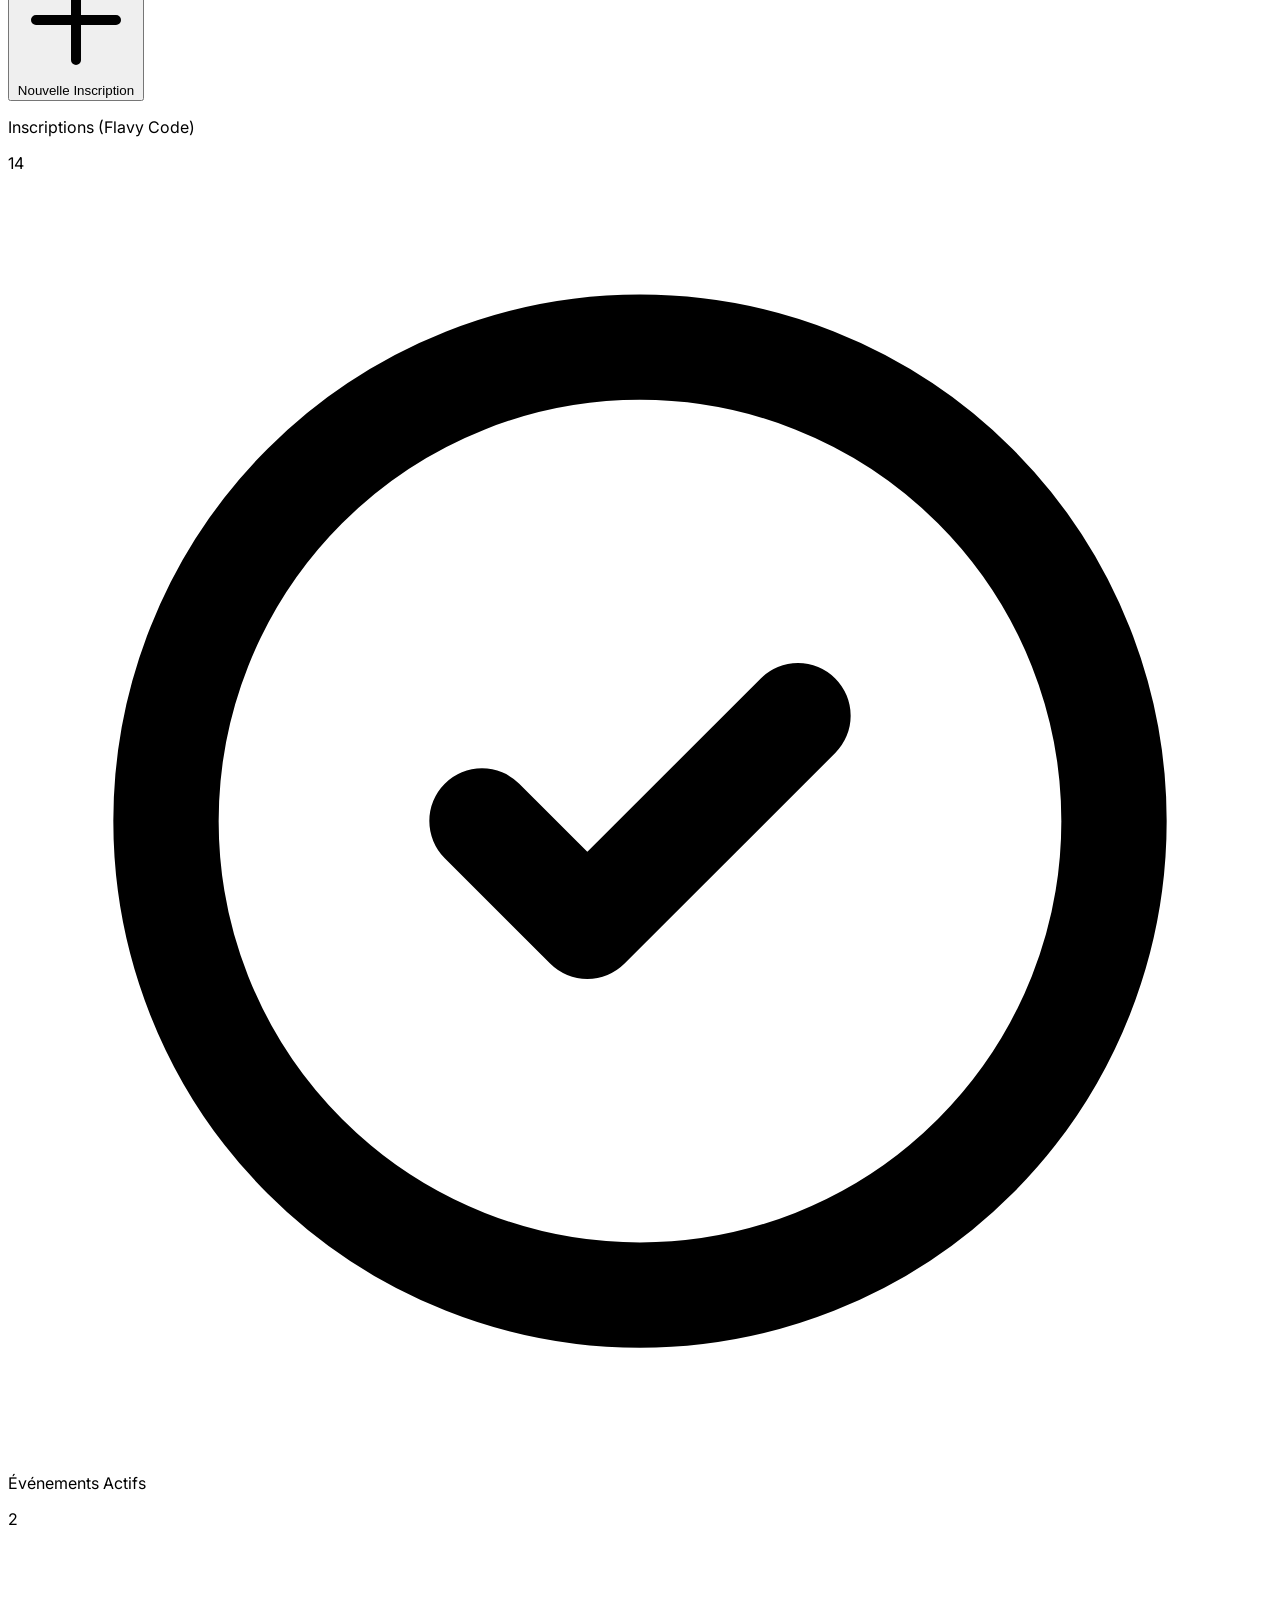
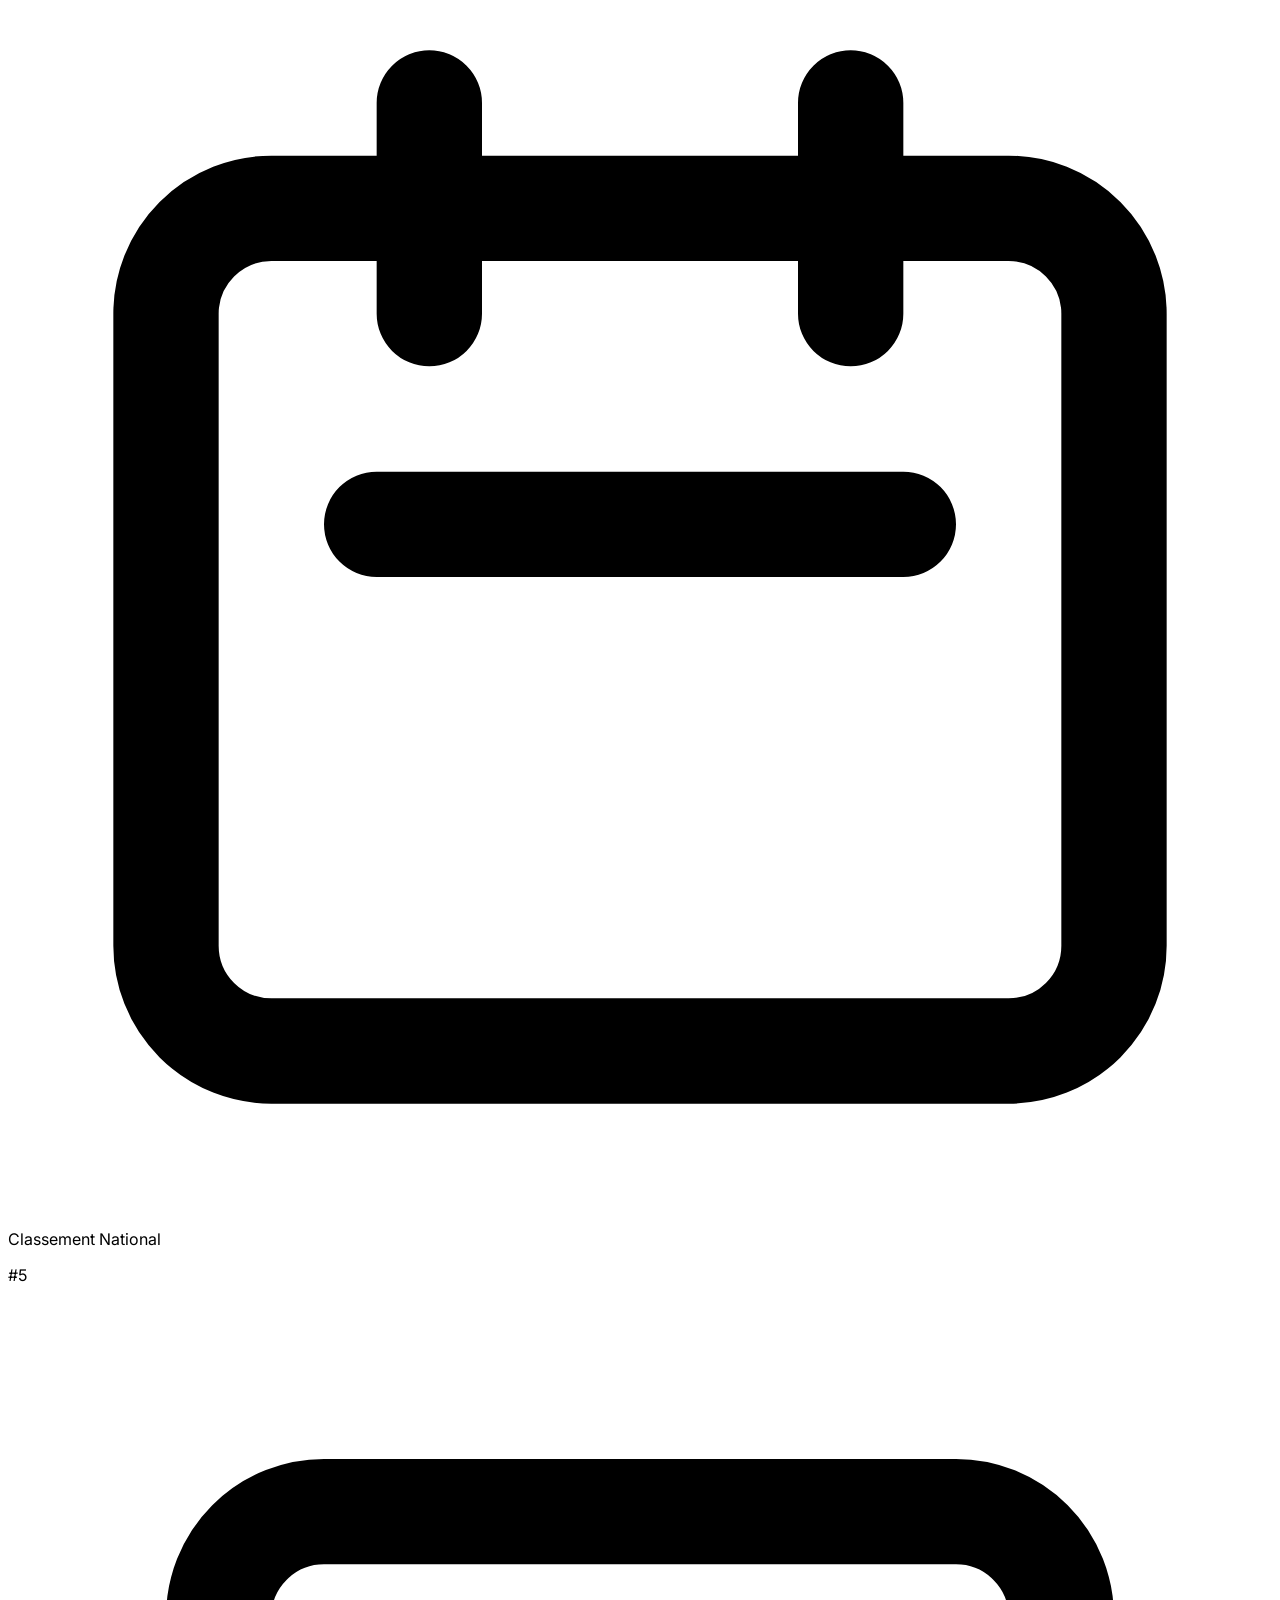
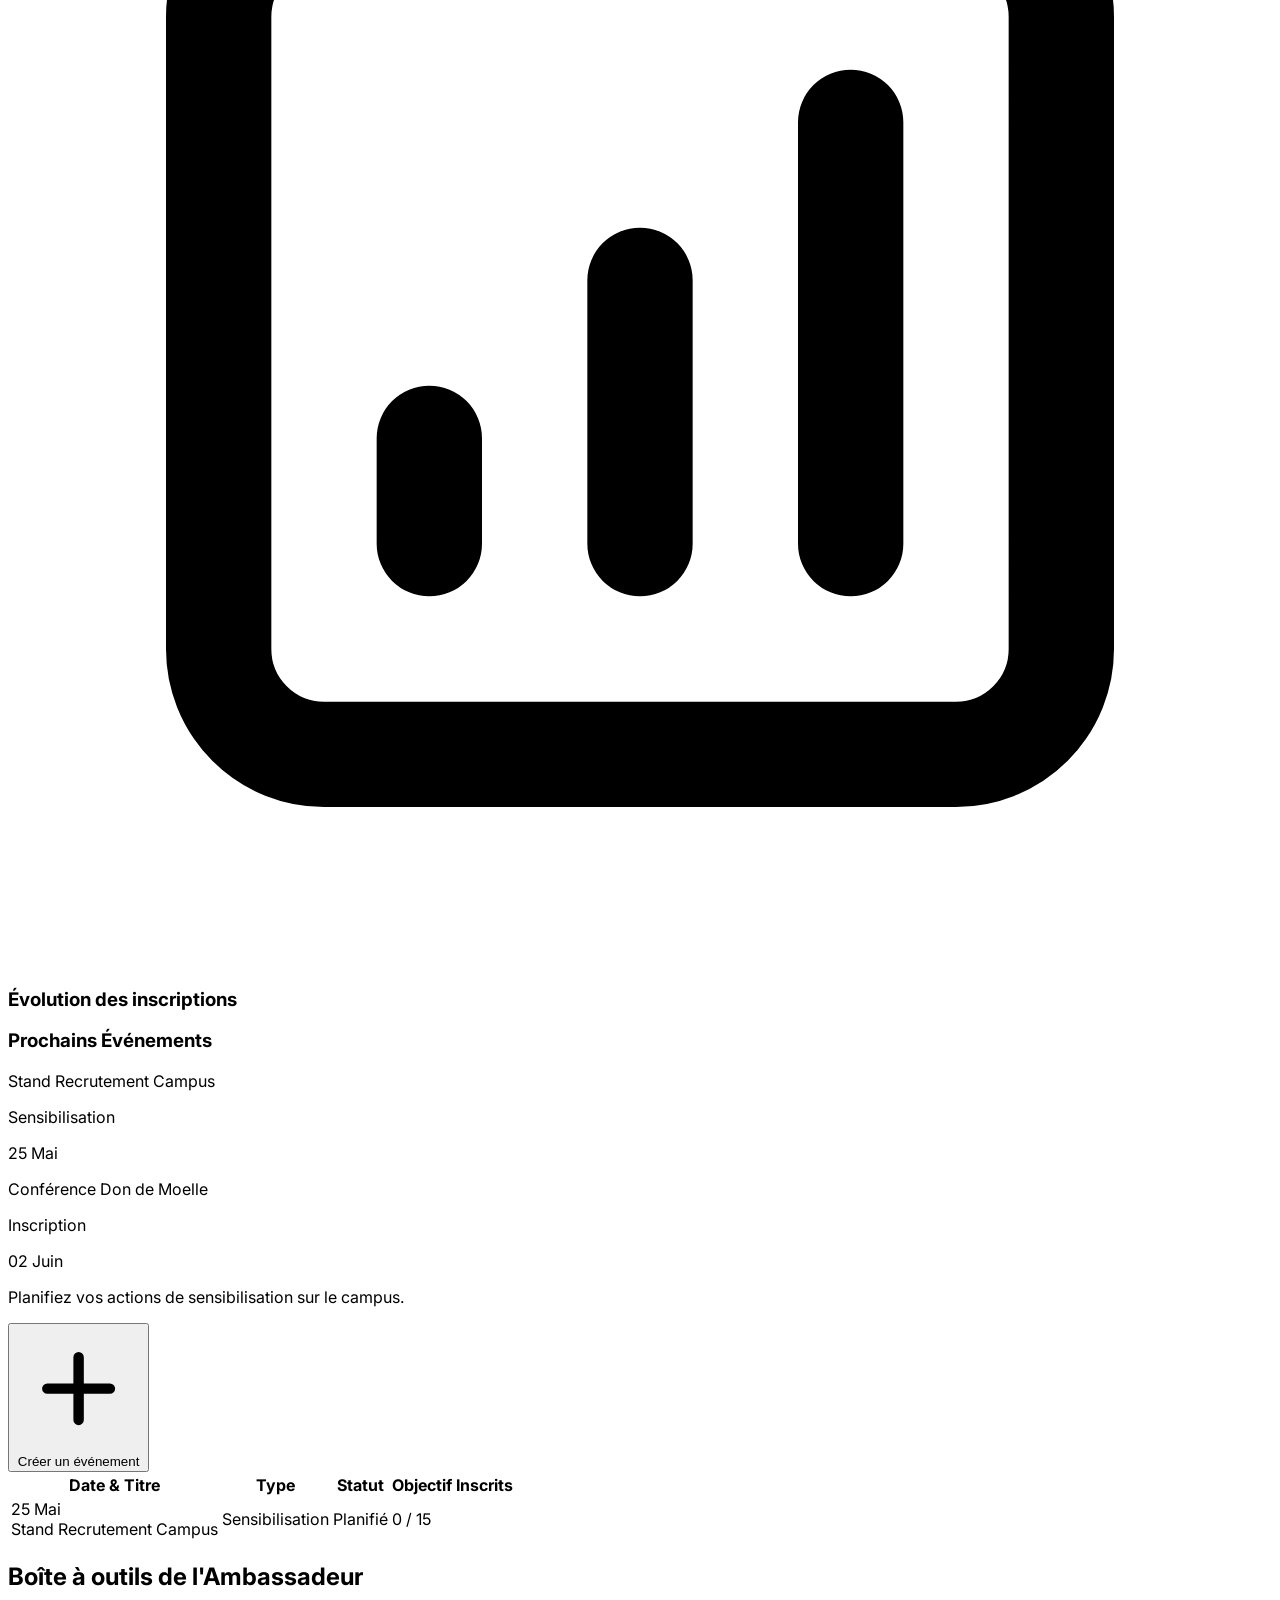
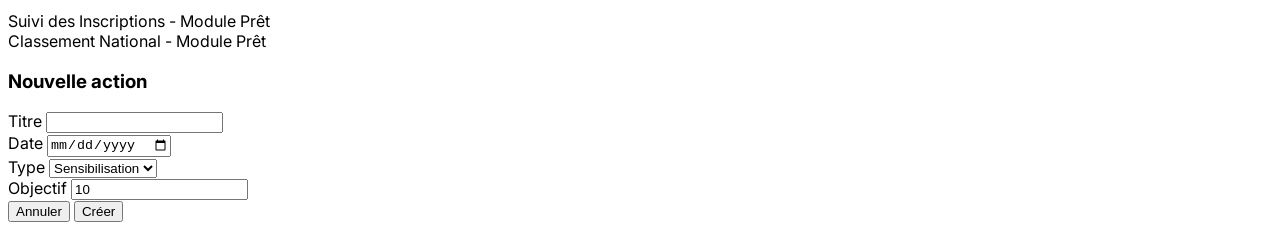
==== commit 42b325a4: "Update index.html" ====
--- a/index.html
+++ b/index.html
@@ -5,18 +5,14 @@
     <meta name="viewport" content="width=device-width, initial-scale=1.0">
     <title>Laurette Fugain × BDS - Espace Ambassadeur</title>
     
-    <!-- Polices -->
     <link rel="preconnect" href="https://fonts.googleapis.com">
     <link rel="preconnect" href="https://fonts.gstatic.com" crossorigin>
     <link href="https://fonts.googleapis.com/css2?family=Inter:wght@300;400;500;600;700;800&display=swap" rel="stylesheet">
     
-    <!-- CSS -->
     <link rel="stylesheet" href="style.css">
     
-    <!-- Supabase -->
     <script src="https://cdn.jsdelivr.net/npm/@supabase/supabase-js@2"></script>
     
-    <!-- Tailwind CSS (Configuration avancée) -->
     <script src="https://cdn.tailwindcss.com"></script>
     <script>
         tailwind.config = {
@@ -35,7 +31,7 @@
                             400: '#9b6bb0',
                             500: '#8a4cae',
                             600: '#6f3c8c',
-                            700: '#5e227f', // Marque principale
+                            700: '#5e227f',
                             800: '#4a1b63',
                             900: '#3c1254',
                         },
@@ -44,7 +40,7 @@
                             100: '#ecf6c8',
                             200: '#ddef96',
                             300: '#cbe45d',
-                            400: '#b4d429', // Marque Flavy Code
+                            400: '#b4d429',
                             500: '#9aba1b',
                             600: '#799611',
                             700: '#5c7310',
@@ -63,92 +59,9 @@
 </head>
 <body class="bg-gray-50 text-gray-900 h-screen overflow-hidden antialiased flex">
 
-    <!-- ========================================== -->
-    <!-- ECRAN D'AUTHENTIFICATION (SPLIT SCREEN)      -->
-    <!-- ========================================== -->
-    <div id="view-auth" class="flex w-full h-full absolute inset-0 z-50 bg-white">
-        <div class="w-full lg:w-1/2 flex flex-col justify-center px-8 sm:px-16 md:px-24 xl:px-32 relative">
-            <div class="mb-10 flex items-center gap-3">
-                <div class="w-10 h-10 bg-laurette-700 rounded-xl flex items-center justify-center shadow-lg">
-                    <svg class="w-6 h-6 text-white" fill="none" viewBox="0 0 24 24" stroke="currentColor"><path stroke-linecap="round" stroke-linejoin="round" stroke-width="2" d="M4.318 6.318a4.5 4.5 0 000 6.364L12 20.364l7.682-7.682a4.5 4.5 0 00-6.364-6.364L12 7.636l-1.318-1.318a4.5 4.5 0 00-6.364 0z"></path></svg>
-                </div>
-                <span class="text-2xl font-extrabold text-gray-900 tracking-tight">BDS<span class="text-laurette-700">Connect</span></span>
-            </div>
-            
-            <h1 class="text-4xl font-black text-gray-900 mb-2 tracking-tight">Bienvenue, Ambassadeur.</h1>
-            <p class="text-gray-500 mb-8 text-lg">Connectez-vous pour gérer vos actions de sensibilisation et suivre l'impact de votre Bureau des Sports.</p>
-            
-            <form id="auth-form" class="space-y-5">
-                <div>
-                    <label for="email" class="block text-sm font-semibold text-gray-700 mb-1">Adresse Email Étudiante</label>
-                    <div class="relative">
-                        <div class="absolute inset-y-0 left-0 pl-3 flex items-center pointer-events-none">
-                            <svg class="h-5 w-5 text-gray-400" fill="none" viewBox="0 0 24 24" stroke="currentColor"><path stroke-linecap="round" stroke-linejoin="round" stroke-width="2" d="M16 12a4 4 0 10-8 0 4 4 0 008 0zm0 0v1.5a2.5 2.5 0 005 0V12a9 9 0 10-9 9m4.5-1.206a8.959 8.959 0 01-4.5 1.207"></path></svg>
-                        </div>
-                        <input type="email" id="email" name="email" required class="block w-full pl-10 pr-3 py-3 border border-gray-200 rounded-xl focus:ring-2 focus:ring-laurette-500 focus:border-laurette-500 transition-all bg-gray-50 focus:bg-white text-gray-900 outline-none" placeholder="prenom.nom@ecole.fr">
-                    </div>
-                </div>
-                
-                <div>
-                    <label for="password" class="block text-sm font-semibold text-gray-700 mb-1">Mot de passe</label>
-                    <div class="relative">
-                        <div class="absolute inset-y-0 left-0 pl-3 flex items-center pointer-events-none">
-                            <svg class="h-5 w-5 text-gray-400" fill="none" viewBox="0 0 24 24" stroke="currentColor"><path stroke-linecap="round" stroke-linejoin="round" stroke-width="2" d="M12 15v2m-6 4h12a2 2 0 002-2v-6a2 2 0 00-2-2H6a2 2 0 00-2 2v6a2 2 0 002 2zm10-10V7a4 4 0 00-8 0v4h8z"></path></svg>
-                        </div>
-                        <input type="password" id="password" name="password" required class="block w-full pl-10 pr-3 py-3 border border-gray-200 rounded-xl focus:ring-2 focus:ring-laurette-500 focus:border-laurette-500 transition-all bg-gray-50 focus:bg-white text-gray-900 outline-none" placeholder="••••••••">
-                    </div>
-                </div>
-
-                <div id="auth-error-message" class="hidden rounded-lg bg-red-50 p-4 border border-red-100">
-                    <div class="flex">
-                        <div class="flex-shrink-0">
-                            <svg class="h-5 w-5 text-red-400" viewBox="0 0 20 20" fill="currentColor"><path fill-rule="evenodd" d="M10 18a8 8 0 100-16 8 8 0 000 16zM8.707 7.293a1 1 0 00-1.414 1.414L8.586 10l-1.293 1.293a1 1 0 101.414 1.414L10 11.414l1.293 1.293a1 1 0 001.414-1.414L11.414 10l1.293-1.293a1 1 0 00-1.414-1.414L10 8.586 8.707 7.293z" clip-rule="evenodd" /></svg>
-                        </div>
-                        <div class="ml-3">
-                            <h3 class="text-sm font-medium text-red-800" id="auth-error-text">Erreur de connexion.</h3>
-                        </div>
-                    </div>
-                </div>
-
-                <button type="submit" id="auth-submit-btn" class="w-full flex justify-center items-center py-3.5 px-4 border border-transparent rounded-xl shadow-sm text-sm font-bold text-white bg-laurette-700 hover:bg-laurette-800 focus:outline-none focus:ring-2 focus:ring-offset-2 focus:ring-laurette-500 transition-colors">
-                    Accéder à mon espace
-                </button>
-            </form>
-            
-            <div class="mt-8 pt-8 border-t border-gray-100 text-center">
-                <p class="text-sm text-gray-500">Un problème d'accès ? <a href="#" class="font-medium text-laurette-700 hover:text-laurette-600">Contactez l'administration Laurette Fugain</a></p>
-            </div>
-        </div>
+    <div id="app-shell" class="flex w-full h-full">
         
-        <div class="hidden lg:flex w-1/2 bg-laurette-900 relative overflow-hidden items-center justify-center">
-            <div class="absolute inset-0 bg-[url('https://images.unsplash.com/photo-1543269865-cbf427effbad?ixlib=rb-4.0.3&auto=format&fit=crop&w=1920&q=80')] bg-cover bg-center opacity-20 mix-blend-overlay"></div>
-            <div class="absolute inset-0 bg-gradient-to-br from-laurette-900/90 to-laurette-700/80"></div>
-            
-            <div class="relative z-10 max-w-lg px-8 text-white">
-                <blockquote class="text-3xl font-bold leading-tight mb-6">
-                    "Sensibiliser un étudiant aujourd'hui, c'est potentiellement sauver une vie demain. Les Bureaux des Sports sont le cœur battant de cet espoir."
-                </blockquote>
-                <div class="flex items-center gap-4">
-                    <div class="w-12 h-12 bg-white/20 rounded-full flex items-center justify-center backdrop-blur-sm">
-                        <svg class="w-6 h-6 text-white" fill="none" stroke="currentColor" viewBox="0 0 24 24"><path stroke-linecap="round" stroke-linejoin="round" stroke-width="2" d="M13 10V3L4 14h7v7l9-11h-7z"></path></svg>
-                    </div>
-                    <div>
-                        <div class="text-lg font-bold">Plateforme Ambassadeurs</div>
-                        <div class="text-white/70">Laurette Fugain × Fédération des BDS</div>
-                    </div>
-                </div>
-            </div>
-        </div>
-    </div>
-
-    <!-- ========================================== -->
-    <!-- SHELL PRINCIPAL DE L'APPLICATION (APP)       -->
-    <!-- ========================================== -->
-    <div id="app-shell" class="flex w-full h-full hidden">
-        
-        <!-- SIDEBAR GAUCHE -->
         <aside class="w-72 bg-white border-r border-gray-200 flex flex-col h-full flex-shrink-0 relative z-20">
-            <!-- Sidebar Header -->
             <div class="h-20 flex items-center px-6 border-b border-gray-100">
                 <div class="flex items-center gap-3">
                     <div class="w-10 h-10 bg-laurette-700 rounded-xl flex items-center justify-center">
@@ -161,7 +74,6 @@
                 </div>
             </div>
 
-            <!-- Navigation Links -->
             <nav class="flex-1 overflow-y-auto py-6 px-4 space-y-1" id="sidebar-nav">
                 <div class="px-3 mb-2">
                     <span class="text-xs font-bold text-gray-400 uppercase tracking-wider">Pilotage</span>
@@ -192,11 +104,6 @@
                     <span class="ml-auto inline-block py-0.5 px-2 text-xs font-bold rounded-full bg-flavy-100 text-flavy-700">Flavy Code</span>
                 </a>
 
-                <a href="#" data-view="communications" class="nav-item group flex items-center px-3 py-2.5 text-sm font-medium rounded-lg text-gray-700 hover:bg-gray-50 hover:text-gray-900 transition-colors">
-                    <svg class="text-gray-400 group-hover:text-gray-500 mr-3 flex-shrink-0 h-5 w-5" fill="none" viewBox="0 0 24 24" stroke="currentColor"><path stroke-linecap="round" stroke-linejoin="round" stroke-width="2" d="M3 8l7.89 5.26a2 2 0 002.22 0L21 8M5 19h14a2 2 0 002-2V7a2 2 0 00-2-2H5a2 2 0 00-2 2v10a2 2 0 002 2z"></path></svg>
-                    Campagnes Emails
-                </a>
-
                 <div class="px-3 mb-2 mt-6">
                     <span class="text-xs font-bold text-gray-400 uppercase tracking-wider">Ressources</span>
                 </div>
@@ -205,85 +112,55 @@
                     <svg class="text-gray-400 group-hover:text-gray-500 mr-3 flex-shrink-0 h-5 w-5" fill="none" viewBox="0 0 24 24" stroke="currentColor"><path stroke-linecap="round" stroke-linejoin="round" stroke-width="2" d="M8.228 9c.549-1.165 2.03-2 3.772-2 2.21 0 4 1.343 4 3 0 1.4-1.278 2.575-3.006 2.907-.542.104-.994.54-.994 1.093m0 3h.01M21 12a9 9 0 11-18 0 9 9 0 0118 0z"></path></svg>
                     FAQ & Argumentaires
                 </a>
-                
-                <a href="#" data-view="partners" class="nav-item group flex items-center px-3 py-2.5 text-sm font-medium rounded-lg text-gray-700 hover:bg-gray-50 hover:text-gray-900 transition-colors">
-                    <svg class="text-gray-400 group-hover:text-gray-500 mr-3 flex-shrink-0 h-5 w-5" fill="none" viewBox="0 0 24 24" stroke="currentColor"><path stroke-linecap="round" stroke-linejoin="round" stroke-width="2" d="M19 21V5a2 2 0 00-2-2H7a2 2 0 00-2 2v16m14 0h2m-2 0h-5m-9 0H3m2 0h5M9 7h1m-1 4h1m4-4h1m-1 4h1m-5 10v-5a1 1 0 011-1h2a1 1 0 011 1v5m-4 0h4"></path></svg>
-                    Partenaires
-                </a>
             </nav>
 
-            <!-- User Profile (Bottom Sidebar) -->
             <div class="border-t border-gray-200 p-4">
                 <div class="flex items-center w-full">
-                    <img class="inline-block h-10 w-10 rounded-full bg-gray-100 object-cover shadow-sm border border-gray-200" src="https://ui-avatars.com/api/?name=User&background=5e227f&color=fff" alt="" id="sidebar-avatar">
+                    <img class="inline-block h-10 w-10 rounded-full bg-gray-100 object-cover shadow-sm border border-gray-200" src="https://ui-avatars.com/api/?name=Victor&background=5e227f&color=fff" alt="" id="sidebar-avatar">
                     <div class="ml-3 flex-1 overflow-hidden">
-                        <p class="text-sm font-bold text-gray-900 truncate" id="sidebar-user-name">Chargement...</p>
-                        <p class="text-xs font-medium text-gray-500 truncate" id="sidebar-bds-name">BDS</p>
-                    </div>
-                </div>
-                <button id="btn-logout" class="mt-4 w-full flex items-center justify-center px-4 py-2 text-sm font-semibold text-gray-700 bg-gray-100 rounded-lg hover:bg-red-50 hover:text-red-700 transition-colors">
-                    <svg class="w-4 h-4 mr-2" fill="none" viewBox="0 0 24 24" stroke="currentColor"><path stroke-linecap="round" stroke-linejoin="round" stroke-width="2" d="M17 16l4-4m0 0l-4-4m4 4H7m6 4v1a3 3 0 01-3 3H6a3 3 0 01-3-3V7a3 3 0 013-3h4a3 3 0 013 3v1"></path></svg>
-                    Déconnexion
-                </button>
+                        <p class="text-sm font-bold text-gray-900 truncate" id="sidebar-user-name">Victor</p>
+                        <p class="text-xs font-medium text-gray-500 truncate" id="sidebar-bds-name">BDS INSA Lyon</p>
+                    </div>
+                </div>
             </div>
         </aside>
 
-        <!-- MAIN CONTENT AREA -->
         <div class="flex-1 flex flex-col h-screen overflow-hidden relative">
             
-            <!-- Top Header -->
             <header class="h-20 bg-white/80 backdrop-blur-md border-b border-gray-200 flex items-center justify-between px-8 relative z-10">
                 <div class="flex-1 flex items-center">
                     <h2 class="text-xl font-bold text-gray-900" id="header-title">Tableau de bord</h2>
                 </div>
                 
                 <div class="ml-4 flex items-center md:ml-6 gap-4">
-                    <!-- Notification Button -->
-                    <button class="bg-white p-2 rounded-full text-gray-400 hover:text-gray-500 hover:bg-gray-100 border border-transparent hover:border-gray-200 transition relative focus:outline-none focus:ring-2 focus:ring-offset-2 focus:ring-laurette-500">
-                        <span class="absolute top-1 right-1 h-2.5 w-2.5 bg-red-500 rounded-full border-2 border-white"></span>
-                        <svg class="h-6 w-6" fill="none" viewBox="0 0 24 24" stroke="currentColor"><path stroke-linecap="round" stroke-linejoin="round" stroke-width="2" d="M15 17h5l-1.405-1.405A2.032 2.032 0 0118 14.158V11a6.002 6.002 0 00-4-5.659V5a2 2 0 10-4 0v.341C7.67 6.165 6 8.388 6 11v3.159c0 .538-.214 1.055-.595 1.436L4 17h5m6 0v1a3 3 0 11-6 0v-1m6 0H9"></path></svg>
-                    </button>
-
-                    <!-- Primary Action Button (Global) -->
-                    <button id="btn-global-add" class="bg-laurette-700 text-white px-4 py-2.5 rounded-lg text-sm font-bold shadow-sm hover:bg-laurette-800 transition flex items-center focus:outline-none focus:ring-2 focus:ring-offset-2 focus:ring-laurette-500">
+                    <button id="btn-global-add" class="bg-laurette-700 text-white px-4 py-2.5 rounded-lg text-sm font-bold shadow-sm hover:bg-laurette-800 transition flex items-center">
                         <svg class="h-4 w-4 mr-1.5" fill="none" viewBox="0 0 24 24" stroke="currentColor"><path stroke-linecap="round" stroke-linejoin="round" stroke-width="2" d="M12 4v16m8-8H4"></path></svg>
                         Nouvelle Inscription
                     </button>
                 </div>
             </header>
 
-            <!-- CONTENU DYNAMIQUE SCROLLABLE -->
             <main class="flex-1 overflow-y-auto bg-gray-50 p-8" id="main-content">
                 
-                <!-- ========================================== -->
-                <!-- VUE : DASHBOARD                            -->
-                <!-- ========================================== -->
                 <div id="content-dashboard" class="view-section space-y-6">
-                    <!-- Stats Row -->
                     <div class="grid grid-cols-1 md:grid-cols-3 gap-6 mb-8">
-                        <!-- Card 1 -->
                         <div class="bg-white rounded-xl p-6 shadow-card border-l-4 border-l-flavy-400">
                             <div class="flex items-center justify-between">
                                 <div>
                                     <p class="text-sm font-bold text-gray-500 uppercase tracking-wider">Inscriptions (Flavy Code)</p>
-                                    <p class="mt-2 text-4xl font-black text-gray-900" id="dash-reg-count">0</p>
+                                    <p class="mt-2 text-4xl font-black text-gray-900" id="dash-reg-count">14</p>
                                 </div>
                                 <div class="p-3 bg-flavy-50 rounded-xl">
                                     <svg class="h-8 w-8 text-flavy-600" fill="none" viewBox="0 0 24 24" stroke="currentColor"><path stroke-linecap="round" stroke-linejoin="round" stroke-width="2" d="M9 12l2 2 4-4m6 2a9 9 0 11-18 0 9 9 0 0118 0z"></path></svg>
                                 </div>
                             </div>
-                            <div class="mt-4 flex items-center text-sm">
-                                <span class="text-green-600 font-bold flex items-center"><svg class="w-4 h-4 mr-1" fill="none" viewBox="0 0 24 24" stroke="currentColor"><path stroke-linecap="round" stroke-linejoin="round" stroke-width="2" d="M13 7h8m0 0v8m0-8l-8 8-4-4-6 6"></path></svg> +12%</span>
-                                <span class="text-gray-500 ml-2">ce mois-ci</span>
-                            </div>
-                        </div>
-
-                        <!-- Card 2 -->
+                        </div>
+
                         <div class="bg-white rounded-xl p-6 shadow-card border-l-4 border-l-laurette-500">
                             <div class="flex items-center justify-between">
                                 <div>
                                     <p class="text-sm font-bold text-gray-500 uppercase tracking-wider">Événements Actifs</p>
-                                    <p class="mt-2 text-4xl font-black text-gray-900" id="dash-event-count">0</p>
+                                    <p class="mt-2 text-4xl font-black text-gray-900" id="dash-event-count">2</p>
                                 </div>
                                 <div class="p-3 bg-laurette-50 rounded-xl">
                                     <svg class="h-8 w-8 text-laurette-600" fill="none" viewBox="0 0 24 24" stroke="currentColor"><path stroke-linecap="round" stroke-linejoin="round" stroke-width="2" d="M8 7V3m8 4V3m-9 8h10M5 21h14a2 2 0 002-2V7a2 2 0 00-2-2H5a2 2 0 00-2 2v12a2 2 0 002 2z"></path></svg>
@@ -291,12 +168,11 @@
                             </div>
                         </div>
 
-                        <!-- Card 3 -->
                         <div class="bg-white rounded-xl p-6 shadow-card border-l-4 border-l-blue-500">
                             <div class="flex items-center justify-between">
                                 <div>
                                     <p class="text-sm font-bold text-gray-500 uppercase tracking-wider">Classement National</p>
-                                    <p class="mt-2 text-4xl font-black text-gray-900" id="dash-rank">#--</p>
+                                    <p class="mt-2 text-4xl font-black text-gray-900" id="dash-rank">#5</p>
                                 </div>
                                 <div class="p-3 bg-blue-50 rounded-xl">
                                     <svg class="h-8 w-8 text-blue-600" fill="none" viewBox="0 0 24 24" stroke="currentColor"><path stroke-linecap="round" stroke-linejoin="round" stroke-width="2" d="M16 8v8m-4-5v5m-4-2v2m-2 4h12a2 2 0 002-2V6a2 2 0 00-2-2H6a2 2 0 00-2 2v12a2 2 0 002 2z"></path></svg>
@@ -305,49 +181,43 @@
                         </div>
                     </div>
 
-                    <!-- Graph & List Split -->
                     <div class="grid grid-cols-1 lg:grid-cols-3 gap-6">
-                        <!-- Graphique Placeholder (2/3) -->
                         <div class="lg:col-span-2 bg-white rounded-xl shadow-card p-6 border border-gray-100">
-                            <div class="flex justify-between items-center mb-6">
-                                <h3 class="text-lg font-bold text-gray-900">Évolution des inscriptions</h3>
-                                <select class="text-sm border-gray-200 rounded-lg text-gray-600 font-medium bg-gray-50 px-3 py-1.5 focus:ring-laurette-500 focus:border-laurette-500">
-                                    <option>Cette année</option>
-                                    <option>Semestre actuel</option>
-                                </select>
-                            </div>
-                            <div class="h-72 w-full bg-gray-50 rounded-lg border border-dashed border-gray-200 flex flex-col items-center justify-center text-gray-400 relative overflow-hidden">
-                                <!-- Fake Graph bars for layout realism -->
-                                <div class="absolute bottom-0 left-0 w-full h-full flex items-end justify-between px-8 pt-10 pb-4 gap-2">
-                                    <div class="w-1/12 bg-laurette-200 rounded-t-sm" style="height: 20%"></div>
-                                    <div class="w-1/12 bg-laurette-300 rounded-t-sm" style="height: 35%"></div>
-                                    <div class="w-1/12 bg-laurette-400 rounded-t-sm" style="height: 50%"></div>
-                                    <div class="w-1/12 bg-flavy-400 rounded-t-sm relative" style="height: 80%"><div class="absolute -top-6 w-full text-center text-xs font-bold text-gray-600">Max</div></div>
-                                    <div class="w-1/12 bg-laurette-500 rounded-t-sm" style="height: 65%"></div>
-                                    <div class="w-1/12 bg-laurette-600 rounded-t-sm" style="height: 40%"></div>
-                                </div>
-                            </div>
-                        </div>
-
-                        <!-- Prochains Événements (1/3) -->
+                            <h3 class="text-lg font-bold text-gray-900 mb-6">Évolution des inscriptions</h3>
+                            <div class="h-72 w-full bg-gray-50 rounded-lg border border-dashed border-gray-200 flex items-end justify-between px-8 pt-10 pb-4 gap-2 relative overflow-hidden">
+                                <div class="w-1/12 bg-laurette-200 rounded-t-sm" style="height: 20%"></div>
+                                <div class="w-1/12 bg-laurette-300 rounded-t-sm" style="height: 35%"></div>
+                                <div class="w-1/12 bg-laurette-400 rounded-t-sm" style="height: 50%"></div>
+                                <div class="w-1/12 bg-flavy-400 rounded-t-sm" style="height: 80%"></div>
+                                <div class="w-1/12 bg-laurette-500 rounded-t-sm" style="height: 65%"></div>
+                                <div class="w-1/12 bg-laurette-600 rounded-t-sm" style="height: 44%"></div>
+                            </div>
+                        </div>
+
                         <div class="bg-white rounded-xl shadow-card p-0 border border-gray-100 flex flex-col">
-                            <div class="px-6 py-5 border-b border-gray-100 flex justify-between items-center">
+                            <div class="px-6 py-5 border-b border-gray-100">
                                 <h3 class="text-lg font-bold text-gray-900">Prochains Événements</h3>
-                                <a href="#" onclick="document.querySelector('[data-view=\'events\']').click()" class="text-sm font-semibold text-laurette-700 hover:text-laurette-800">Voir tout</a>
                             </div>
                             <div class="p-0 flex-1 overflow-y-auto" id="dash-recent-events">
-                                <!-- Injecté par JS. Structure de base ci-dessous : -->
-                                <div class="p-8 text-center text-gray-500 text-sm italic">
-                                    Chargement du planning...
-                                </div>
-                            </div>
-                        </div>
-                    </div>
-                </div>
-
-                <!-- ========================================== -->
-                <!-- VUE : EVENEMENTS / PLANNING                -->
-                <!-- ========================================== -->
+                                <div class="px-6 py-4 border-b border-gray-50 flex items-center justify-between hover:bg-gray-50 transition">
+                                    <div>
+                                        <p class="text-sm font-bold text-gray-900">Stand Recrutement Campus</p>
+                                        <p class="text-xs text-gray-500 capitalize">Sensibilisation</p>
+                                    </div>
+                                    <div class="text-right"><p class="text-sm font-bold text-laurette-700">25 Mai</p></div>
+                                </div>
+                                <div class="px-6 py-4 border-b border-gray-50 flex items-center justify-between hover:bg-gray-50 transition">
+                                    <div>
+                                        <p class="text-sm font-bold text-gray-900">Conférence Don de Moelle</p>
+                                        <p class="text-xs text-gray-500 capitalize">Inscription</p>
+                                    </div>
+                                    <div class="text-right"><p class="text-sm font-bold text-laurette-700">02 Juin</p></div>
+                                </div>
+                            </div>
+                        </div>
+                    </div>
+                </div>
+
                 <div id="content-events" class="view-section hidden space-y-6">
                     <div class="flex justify-between items-center">
                         <p class="text-gray-500">Planifiez vos actions de sensibilisation sur le campus.</p>
@@ -357,119 +227,112 @@
                         </button>
                     </div>
 
-                    <!-- Tableau Data Grid -->
                     <div class="bg-white rounded-xl shadow-card border border-gray-200 overflow-hidden">
-                        <div class="overflow-x-auto">
-                            <table class="min-w-full divide-y divide-gray-200">
-                                <thead class="bg-gray-50">
-                                    <tr>
-                                        <th scope="col" class="px-6 py-3 text-left text-xs font-bold text-gray-500 uppercase tracking-wider">Date & Titre</th>
-                                        <th scope="col" class="px-6 py-3 text-left text-xs font-bold text-gray-500 uppercase tracking-wider">Type</th>
-                                        <th scope="col" class="px-6 py-3 text-left text-xs font-bold text-gray-500 uppercase tracking-wider">Statut</th>
-                                        <th scope="col" class="px-6 py-3 text-right text-xs font-bold text-gray-500 uppercase tracking-wider">Objectif Inscrits</th>
-                                    </tr>
-                                </thead>
-                                <tbody class="bg-white divide-y divide-gray-200" id="events-table-body">
-                                    <!-- Lignes générées par JS -->
-                                    <tr><td colspan="4" class="px-6 py-8 text-center text-gray-400 text-sm">Chargement des données...</td></tr>
-                                </tbody>
-                            </table>
-                        </div>
-                    </div>
-                </div>
-
-                <!-- ========================================== -->
-                <!-- VUE : FAQ & ARGUMENTAIRES                  -->
-                <!-- ========================================== -->
+                        <table class="min-w-full divide-y divide-gray-200">
+                            <thead class="bg-gray-50">
+                                <tr>
+                                    <th class="px-6 py-3 text-left text-xs font-bold text-gray-500 uppercase">Date & Titre</th>
+                                    <th class="px-6 py-3 text-left text-xs font-bold text-gray-500 uppercase">Type</th>
+                                    <th class="px-6 py-3 text-left text-xs font-bold text-gray-500 uppercase">Statut</th>
+                                    <th class="px-6 py-3 text-right text-xs font-bold text-gray-500 uppercase">Objectif Inscrits</th>
+                                </tr>
+                            </thead>
+                            <tbody class="bg-white divide-y divide-gray-200" id="events-table-body">
+                                <tr class="hover:bg-gray-50">
+                                    <td class="px-6 py-4 flex items-center">
+                                        <div class="h-10 w-10 bg-gray-50 rounded-lg flex flex-col items-center justify-center border border-gray-200">
+                                            <span class="text-xs font-bold text-laurette-700">25</span>
+                                            <span class="text-[9px] font-bold text-gray-400 uppercase">Mai</span>
+                                        </div>
+                                        <div class="ml-4 text-sm font-bold text-gray-900">Stand Recrutement Campus</div>
+                                    </td>
+                                    <td class="px-6 py-4 text-sm text-gray-600">Sensibilisation</td>
+                                    <td class="px-6 py-4"><span class="px-2.5 py-0.5 rounded-full text-xs font-medium bg-yellow-100 text-yellow-800">Planifié</span></td>
+                                    <td class="px-6 py-4 text-right text-sm font-bold text-gray-900">0 <span class="text-gray-400 font-normal">/ 15</span></td>
+                                </tr>
+                            </tbody>
+                        </table>
+                    </div>
+                </div>
+
                 <div id="content-faq" class="view-section hidden max-w-4xl mx-auto py-4">
                     <div class="text-center mb-10">
                         <h2 class="text-3xl font-extrabold text-gray-900 tracking-tight mb-3">Boîte à outils de l'Ambassadeur</h2>
-                        <p class="text-lg text-gray-500">Toutes les réponses aux questions fréquentes pour vous aider à convaincre lors de vos actions de sensibilisation.</p>
-                    </div>
-
-                    <!-- Filtres / Catégories -->
-                    <div class="flex justify-center space-x-2 mb-8 overflow-x-auto pb-2" id="faq-categories">
-                        <button class="px-4 py-2 rounded-full bg-laurette-700 text-white text-sm font-bold shadow-sm whitespace-nowrap">Tout voir</button>
-                        <button class="px-4 py-2 rounded-full bg-white border border-gray-200 text-gray-600 hover:bg-gray-50 text-sm font-semibold transition whitespace-nowrap">Le Don</button>
-                        <button class="px-4 py-2 rounded-full bg-white border border-gray-200 text-gray-600 hover:bg-gray-50 text-sm font-semibold transition whitespace-nowrap">Éligibilité</button>
-                        <button class="px-4 py-2 rounded-full bg-white border border-gray-200 text-gray-600 hover:bg-gray-50 text-sm font-semibold transition whitespace-nowrap">Processus</button>
-                    </div>
-
-                    <!-- Conteneur Accordéons -->
+                    </div>
                     <div class="space-y-4" id="faq-accordion-container">
-                        <!-- Skeleton loader statique -->
-                        <div class="animate-pulse bg-white border border-gray-200 rounded-xl p-6 h-16 shadow-sm"></div>
-                        <div class="animate-pulse bg-white border border-gray-200 rounded-xl p-6 h-16 shadow-sm"></div>
-                        <div class="animate-pulse bg-white border border-gray-200 rounded-xl p-6 h-16 shadow-sm"></div>
-                    </div>
-                </div>
-
-                <!-- AUTRES VUES (Cachées pour structure) -->
-                <div id="content-registrations" class="view-section hidden text-center py-20 text-gray-400 font-medium">Interface de Suivi des Inscriptions (En construction)</div>
-                <div id="content-leaderboard" class="view-section hidden text-center py-20 text-gray-400 font-medium">Classement National Flavy Code (En construction)</div>
-                <div id="content-communications" class="view-section hidden text-center py-20 text-gray-400 font-medium">Gestion des Campagnes Emails (En construction)</div>
-                <div id="content-partners" class="view-section hidden text-center py-20 text-gray-400 font-medium">Annuaire des Partenaires (En construction)</div>
+                        </div>
+                </div>
+
+                <div id="content-registrations" class="view-section hidden text-center py-20 text-gray-400">Suivi des Inscriptions - Module Prêt</div>
+                <div id="content-leaderboard" class="view-section hidden text-center py-20 text-gray-400">Classement National - Module Prêt</div>
 
             </main>
         </div>
     </div>
 
-    <!-- ========================================== -->
-    <!-- MODAL : AJOUTER UN EVENEMENT               -->
-    <!-- ========================================== -->
-    <div id="modal-event" class="fixed inset-0 z-50 hidden" aria-labelledby="modal-title" role="dialog" aria-modal="true">
-        <!-- Backdrop -->
-        <div class="fixed inset-0 bg-gray-900 bg-opacity-75 transition-opacity backdrop-blur-sm" id="modal-event-backdrop"></div>
-
-        <div class="fixed inset-0 z-10 overflow-y-auto">
-            <div class="flex min-h-full items-end justify-center p-4 text-center sm:items-center sm:p-0">
-                
-                <!-- Panel -->
-                <div class="relative transform overflow-hidden rounded-2xl bg-white text-left shadow-2xl transition-all sm:my-8 sm:w-full sm:max-w-lg border border-gray-100">
-                    <form id="form-create-event">
-                        <div class="bg-white px-4 pb-4 pt-5 sm:p-6 sm:pb-4">
-                            <div class="sm:flex sm:items-start">
-                                <div class="mx-auto flex h-12 w-12 flex-shrink-0 items-center justify-center rounded-full bg-laurette-100 sm:mx-0 sm:h-10 sm:w-10">
-                                    <svg class="h-6 w-6 text-laurette-700" fill="none" viewBox="0 0 24 24" stroke="currentColor"><path stroke-linecap="round" stroke-linejoin="round" stroke-width="2" d="M8 7V3m8 4V3m-9 8h10M5 21h14a2 2 0 002-2V7a2 2 0 00-2-2H5a2 2 0 00-2 2v12a2 2 0 002 2z"></path></svg>
-                                </div>
-                                <div class="mt-3 text-center sm:ml-4 sm:mt-0 sm:text-left w-full">
-                                    <h3 class="text-xl font-bold leading-6 text-gray-900" id="modal-title">Nouvelle action</h3>
-                                    <div class="mt-4 space-y-4">
-                                        <div>
-                                            <label class="block text-sm font-semibold text-gray-700">Titre de l'événement</label>
-                                            <input type="text" id="event-title" required class="mt-1 block w-full rounded-lg border-gray-300 border px-3 py-2 text-gray-900 focus:border-laurette-500 focus:ring-laurette-500 sm:text-sm outline-none" placeholder="ex: Stand de recrutement Hall B">
-                                        </div>
-                                        <div class="grid grid-cols-2 gap-4">
-                                            <div>
-                                                <label class="block text-sm font-semibold text-gray-700">Date prévue</label>
-                                                <input type="date" id="event-date" required class="mt-1 block w-full rounded-lg border-gray-300 border px-3 py-2 text-gray-900 focus:border-laurette-500 focus:ring-laurette-500 sm:text-sm outline-none">
-                                            </div>
-                                            <div>
-                                                <label class="block text-sm font-semibold text-gray-700">Type d'action</label>
-                                                <select id="event-type" class="mt-1 block w-full rounded-lg border-gray-300 border px-3 py-2 text-gray-900 focus:border-laurette-500 focus:ring-laurette-500 sm:text-sm outline-none">
-                                                    <option value="sensibilisation">Sensibilisation / Stand</option>
-                                                    <option value="inscription">Campagne d'Inscription massive</option>
-                                                    <option value="reunion">Réunion BDS</option>
-                                                </select>
-                                            </div>
-                                        </div>
-                                        <div>
-                                            <label class="block text-sm font-semibold text-gray-700">Objectif (nombre d'inscrits visé)</label>
-                                            <input type="number" id="event-target" min="0" value="10" class="mt-1 block w-full rounded-lg border-gray-300 border px-3 py-2 text-gray-900 focus:border-laurette-500 focus:ring-laurette-500 sm:text-sm outline-none">
-                                        </div>
-                                    </div>
-                                </div>
-                            </div>
-                        </div>
-                        <div class="bg-gray-50 px-4 py-3 sm:flex sm:flex-row-reverse sm:px-6 border-t border-gray-100">
-                            <button type="submit" class="inline-flex w-full justify-center rounded-lg bg-laurette-700 px-4 py-2.5 text-sm font-bold text-white shadow-sm hover:bg-laurette-800 sm:ml-3 sm:w-auto transition">Enregistrer l'événement</button>
-                            <button type="button" id="btn-cancel-event" class="mt-3 inline-flex w-full justify-center rounded-lg bg-white px-4 py-2.5 text-sm font-bold text-gray-900 shadow-sm ring-1 ring-inset ring-gray-300 hover:bg-gray-50 sm:mt-0 sm:w-auto transition">Annuler</button>
-                        </div>
-                    </form>
-                </div>
+    <div id="modal-event" class="fixed inset-0 z-50 hidden">
+        <div class="fixed inset-0 bg-gray-900 bg-opacity-75 backdrop-blur-sm" id="modal-event-backdrop"></div>
+        <div class="fixed inset-0 z-10 overflow-y-auto flex items-center justify-center p-4">
+            <div class="relative transform overflow-hidden rounded-2xl bg-white shadow-2xl sm:w-full sm:max-w-lg border border-gray-100 p-6">
+                <form id="form-create-event" class="space-y-4">
+                    <h3 class="text-xl font-bold text-gray-900">Nouvelle action</h3>
+                    <div>
+                        <label class="block text-sm font-semibold text-gray-700">Titre</label>
+                        <input type="text" id="event-title" required class="mt-1 block w-full rounded-lg border px-3 py-2 outline-none border-gray-300">
+                    </div>
+                    <div class="grid grid-cols-2 gap-4">
+                        <div>
+                            <label class="block text-sm font-semibold text-gray-700">Date</label>
+                            <input type="date" id="event-date" required class="mt-1 block w-full rounded-lg border px-3 py-2 outline-none border-gray-300">
+                        </div>
+                        <div>
+                            <label class="block text-sm font-semibold text-gray-700">Type</label>
+                            <select id="event-type" class="mt-1 block w-full rounded-lg border px-3 py-2 outline-none border-gray-300">
+                                <option value="sensibilisation">Sensibilisation</option>
+                                <option value="inscription">Inscription</option>
+                            </select>
+                        </div>
+                    </div>
+                    <div>
+                        <label class="block text-sm font-semibold text-gray-700">Objectif</label>
+                        <input type="number" id="event-target" value="10" class="mt-1 block w-full rounded-lg border px-3 py-2 outline-none border-gray-300">
+                    </div>
+                    <div class="flex justify-end gap-2 pt-2">
+                        <button type="button" id="btn-cancel-event" class="bg-gray-100 text-gray-700 px-4 py-2 rounded-lg font-bold">Annuler</button>
+                        <button type="submit" class="bg-laurette-700 text-white px-4 py-2 rounded-lg font-bold">Créer</button>
+                    </div>
+                </form>
             </div>
         </div>
     </div>
-<script src="app.js"></script>
+
+    <script>
+        // Logique de navigation directe et immédiate pour le mode Bypass
+        document.querySelectorAll('.nav-item').forEach(item => {
+            item.addEventListener('click', (e) => {
+                e.preventDefault();
+                const targetView = item.getAttribute('data-view');
+                
+                // Switch classes menu
+                document.querySelectorAll('.nav-item').forEach(i => {
+                    i.classList.remove('bg-laurette-50', 'text-laurette-700');
+                    i.classList.add('text-gray-700', 'hover:bg-gray-50');
+                });
+                item.classList.add('bg-laurette-50', 'text-laurette-700');
+                
+                // Switch Vues
+                document.querySelectorAll('.view-section').forEach(v => v.classList.add('hidden'));
+                document.getElementById(`content-${targetView}`).classList.remove('hidden');
+                document.getElementById('header-title').textContent = item.textContent.trim();
+            });
+        });
+
+        // Gestion rapide modale
+        document.getElementById('btn-create-event').addEventListener('click', () => document.getElementById('modal-event').classList.remove('hidden'));
+        document.getElementById('btn-cancel-event').addEventListener('click', () => document.getElementById('modal-event').classList.add('hidden'));
+        document.getElementById('modal-event-backdrop').addEventListener('click', () => document.getElementById('modal-event').classList.add('hidden'));
+    </script>
+    
+    <script src="app.js"></script>
 </body>
 </html>
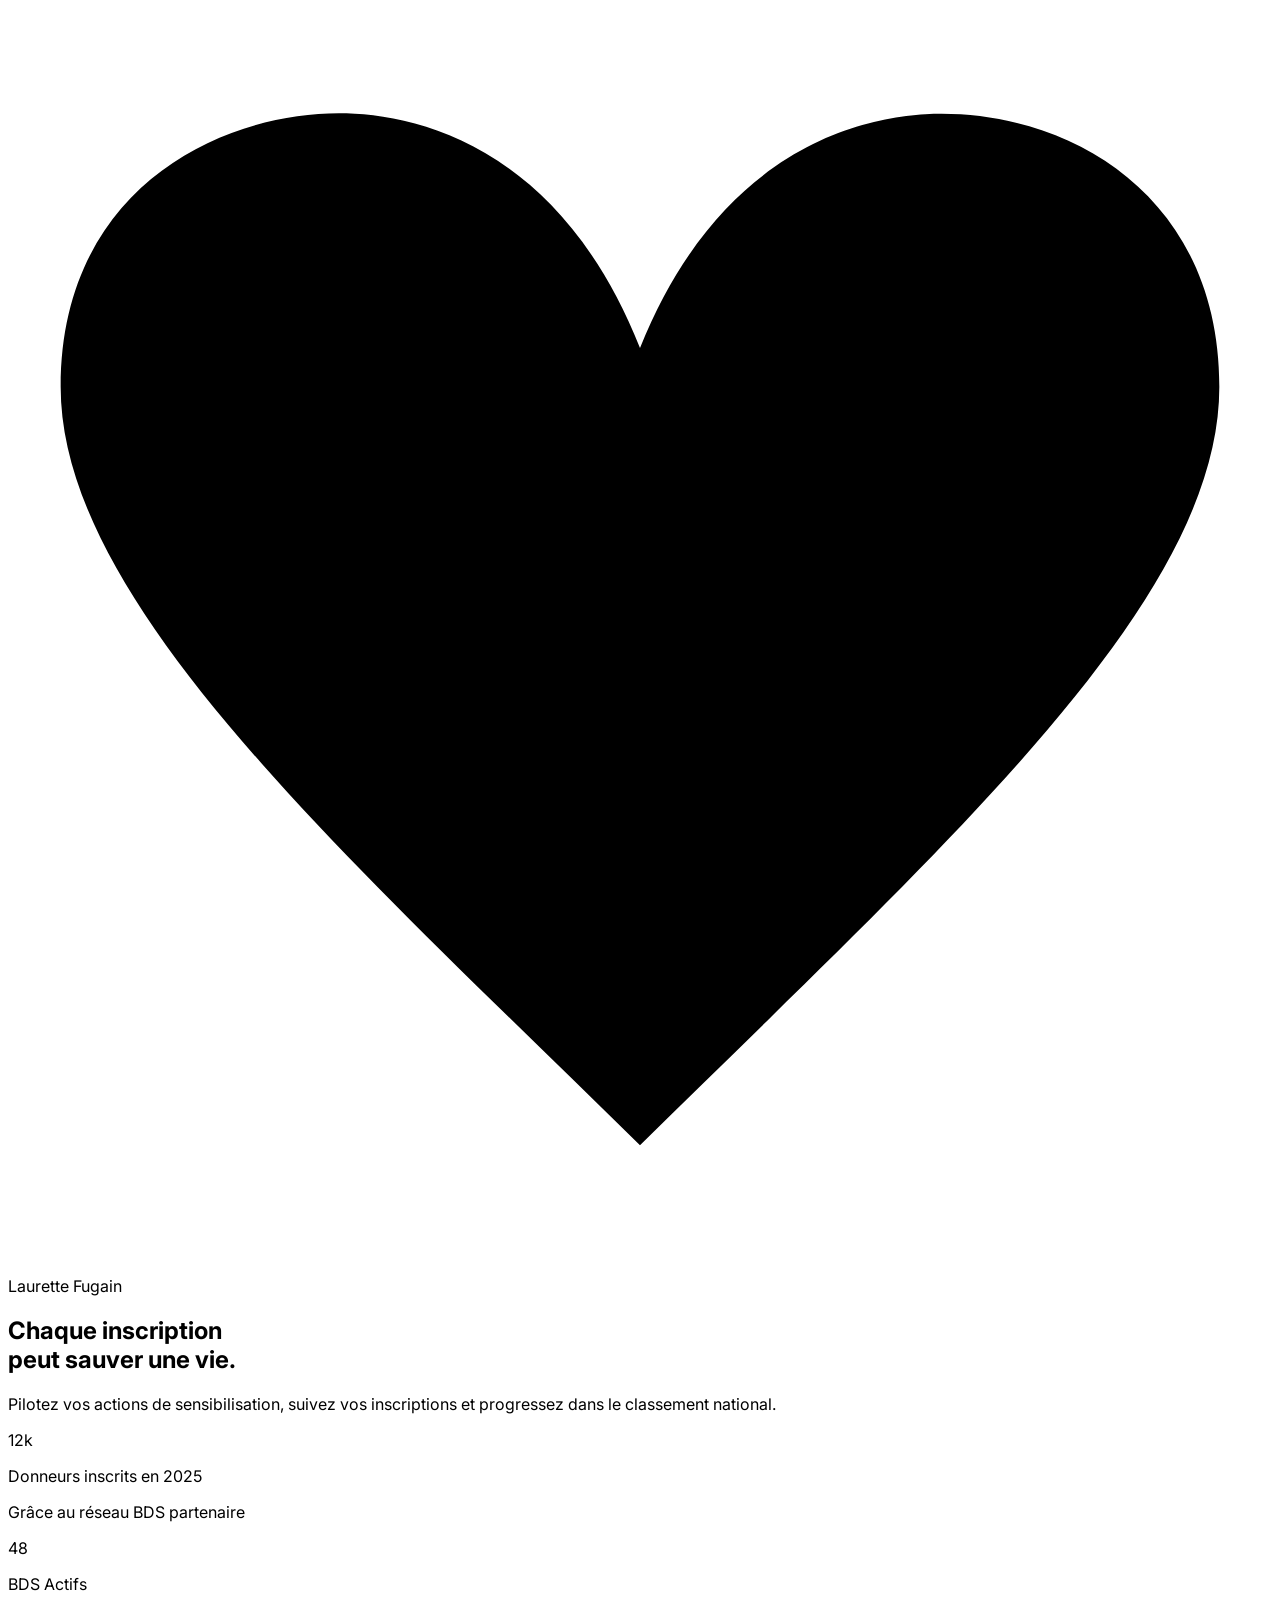
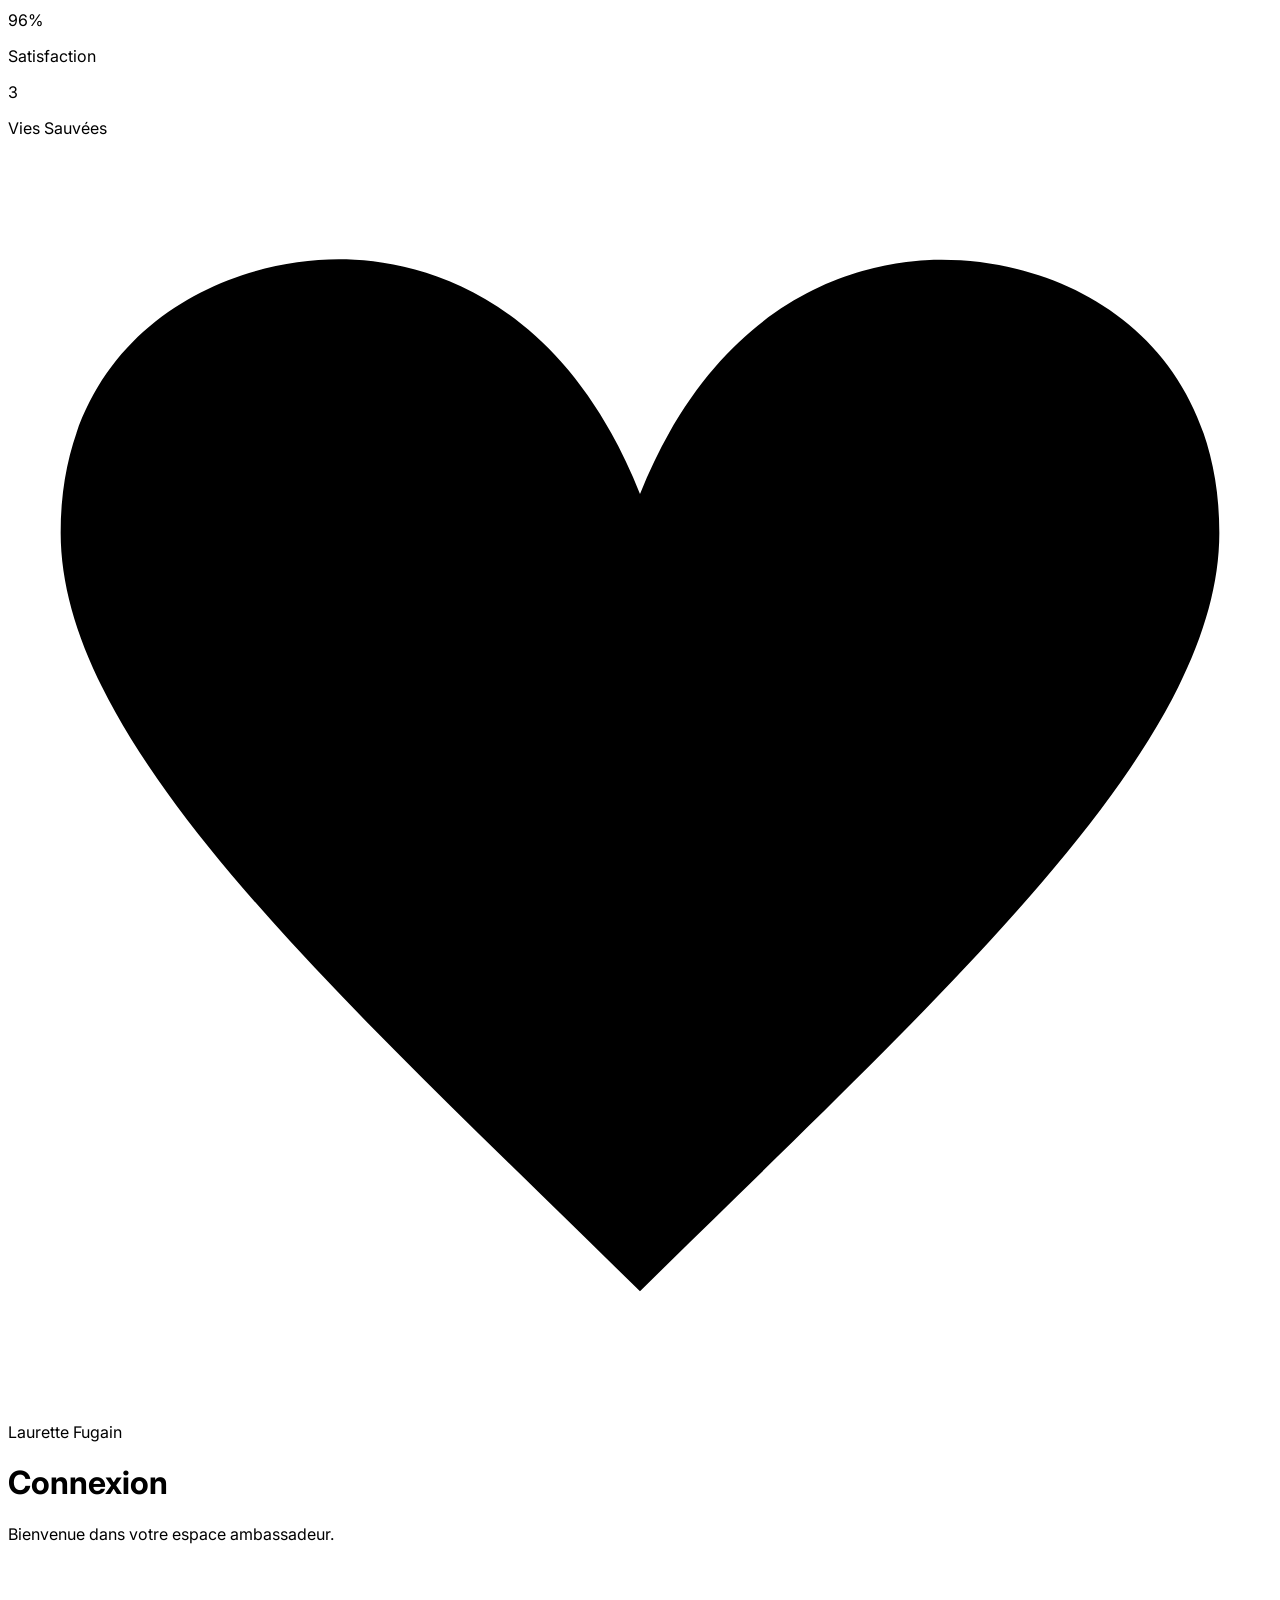
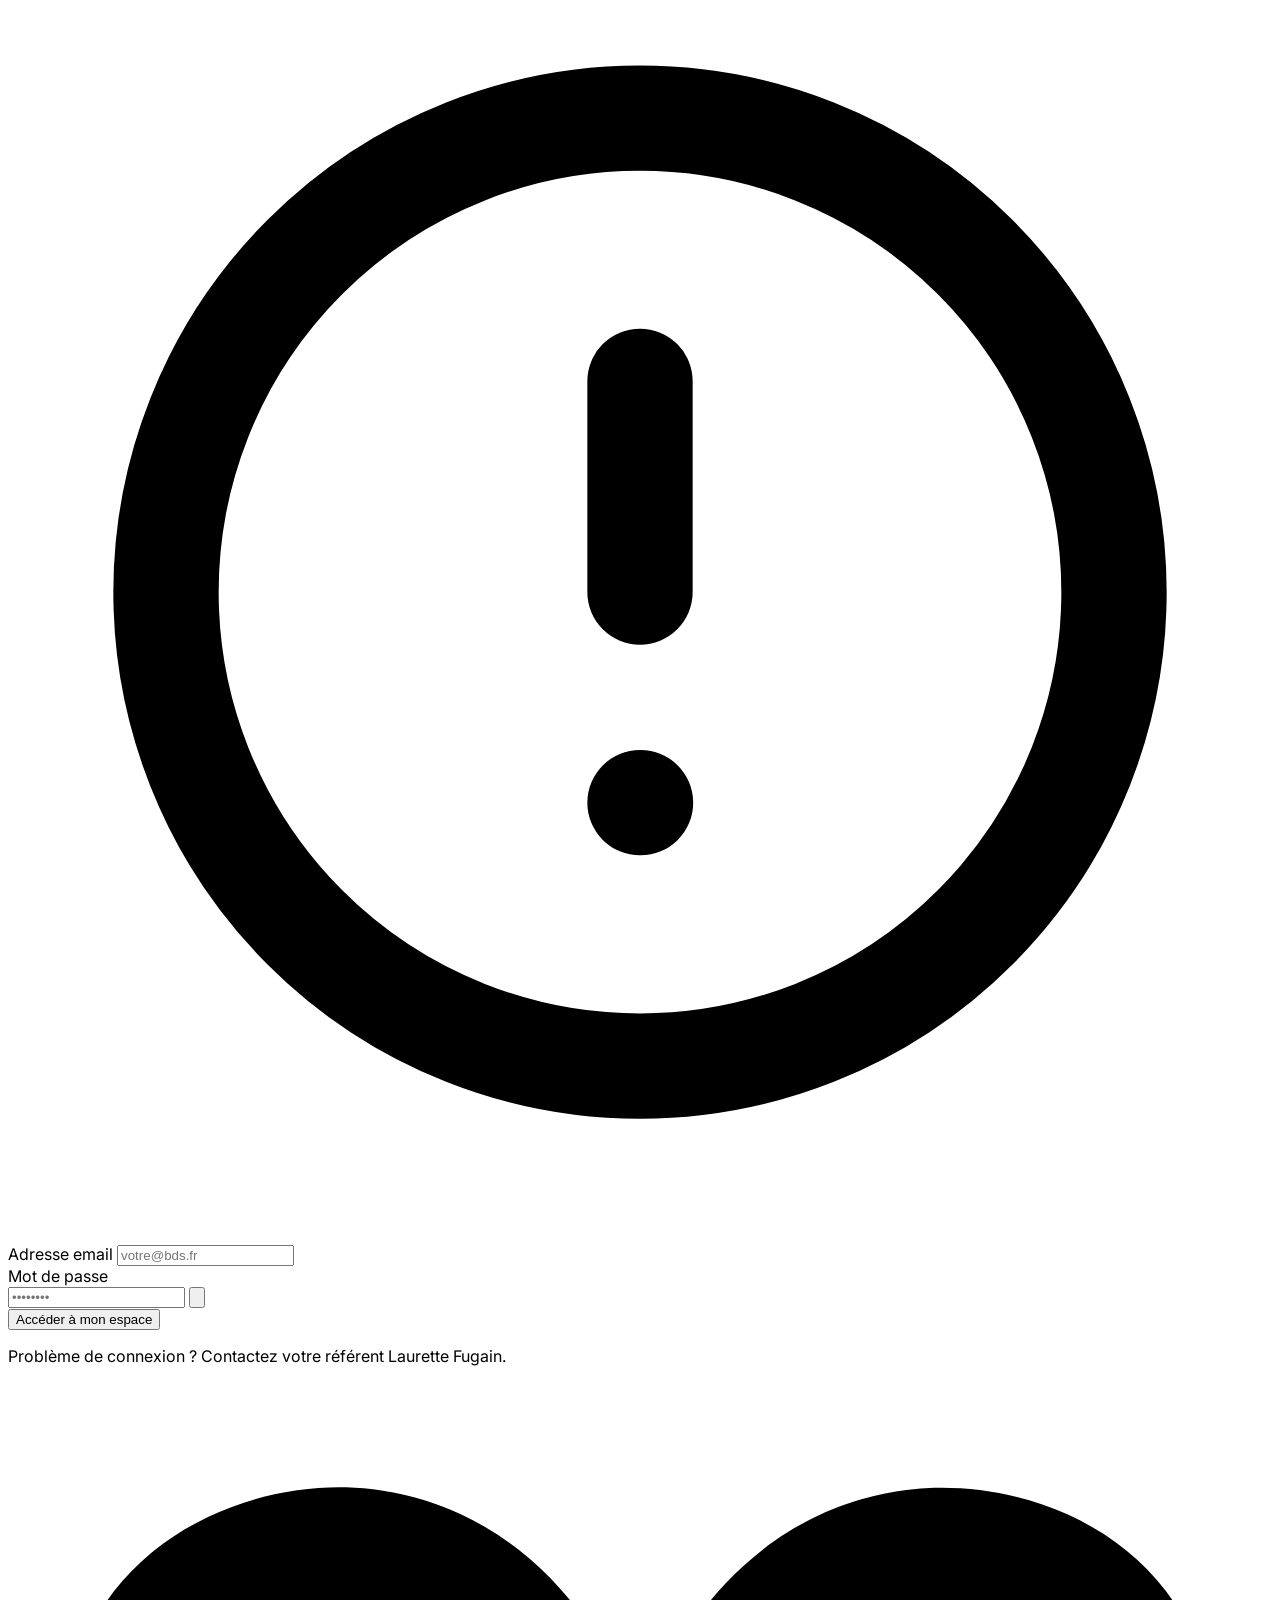
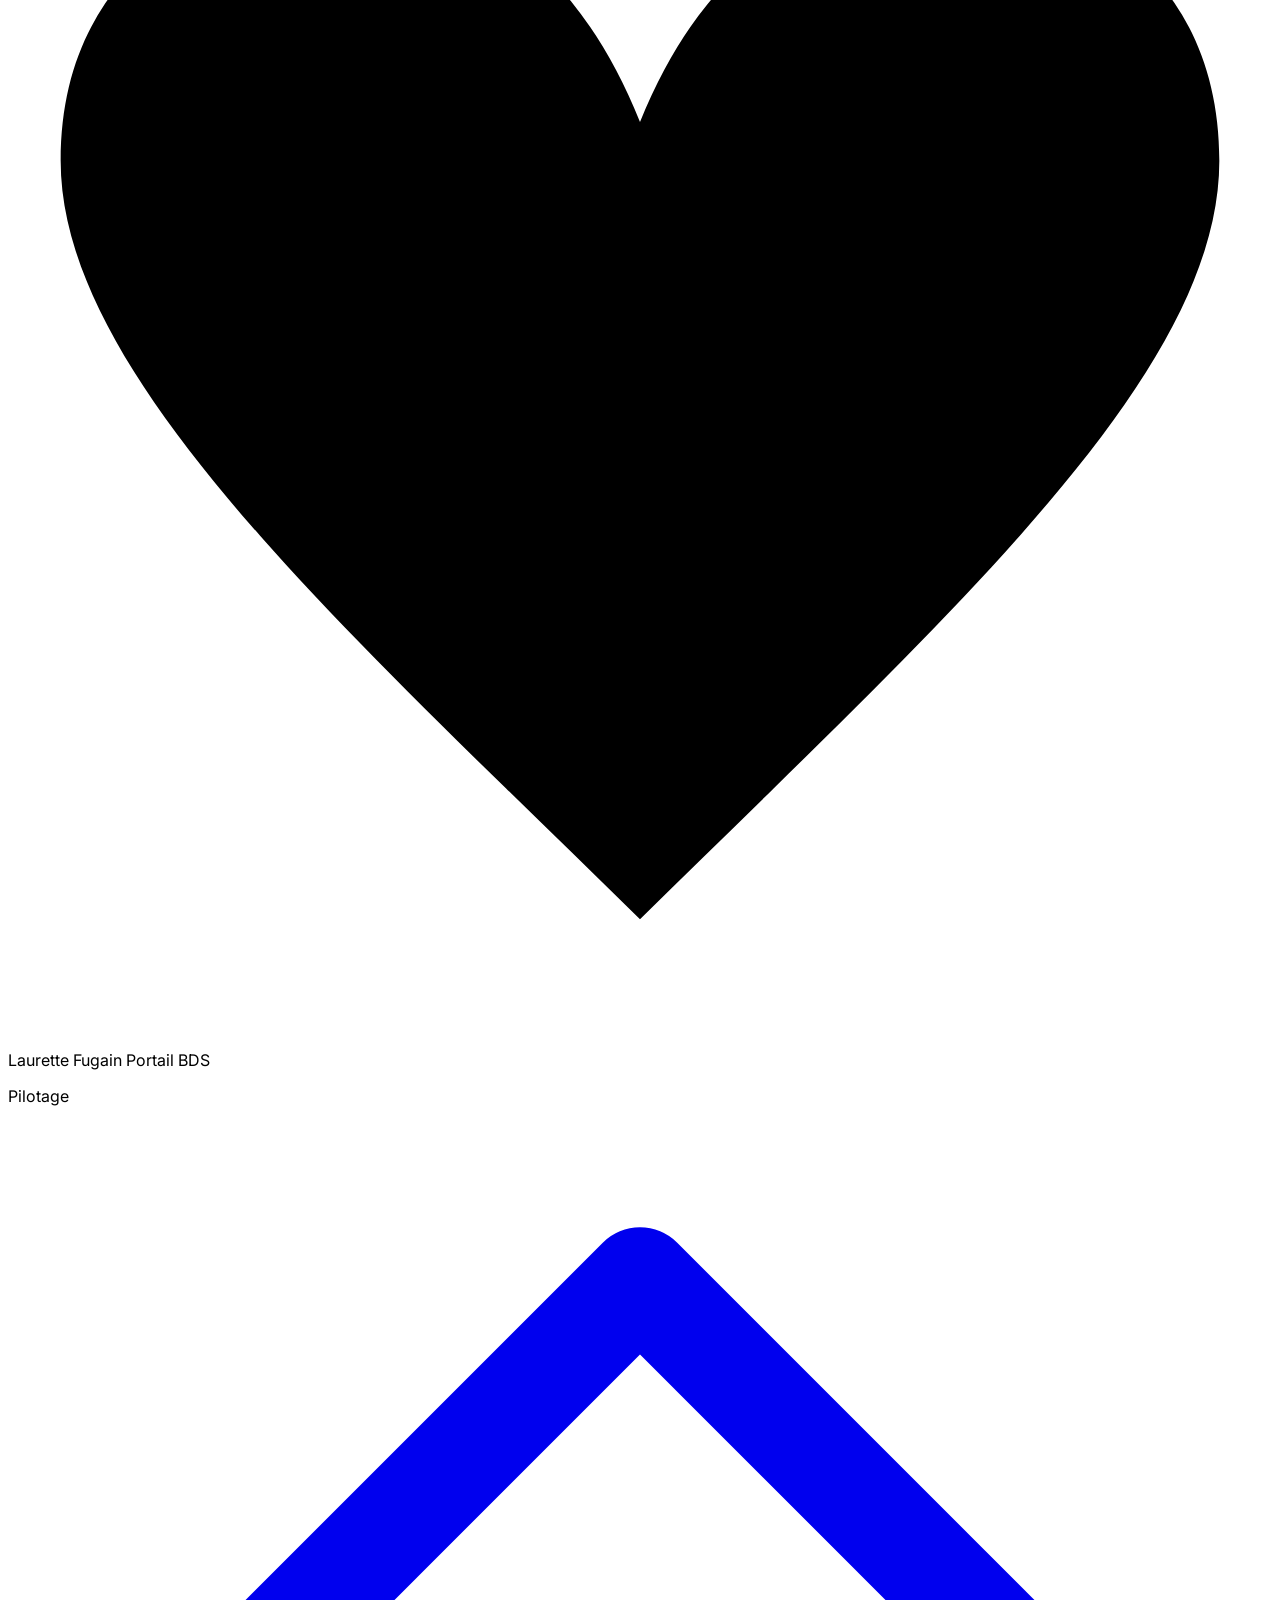
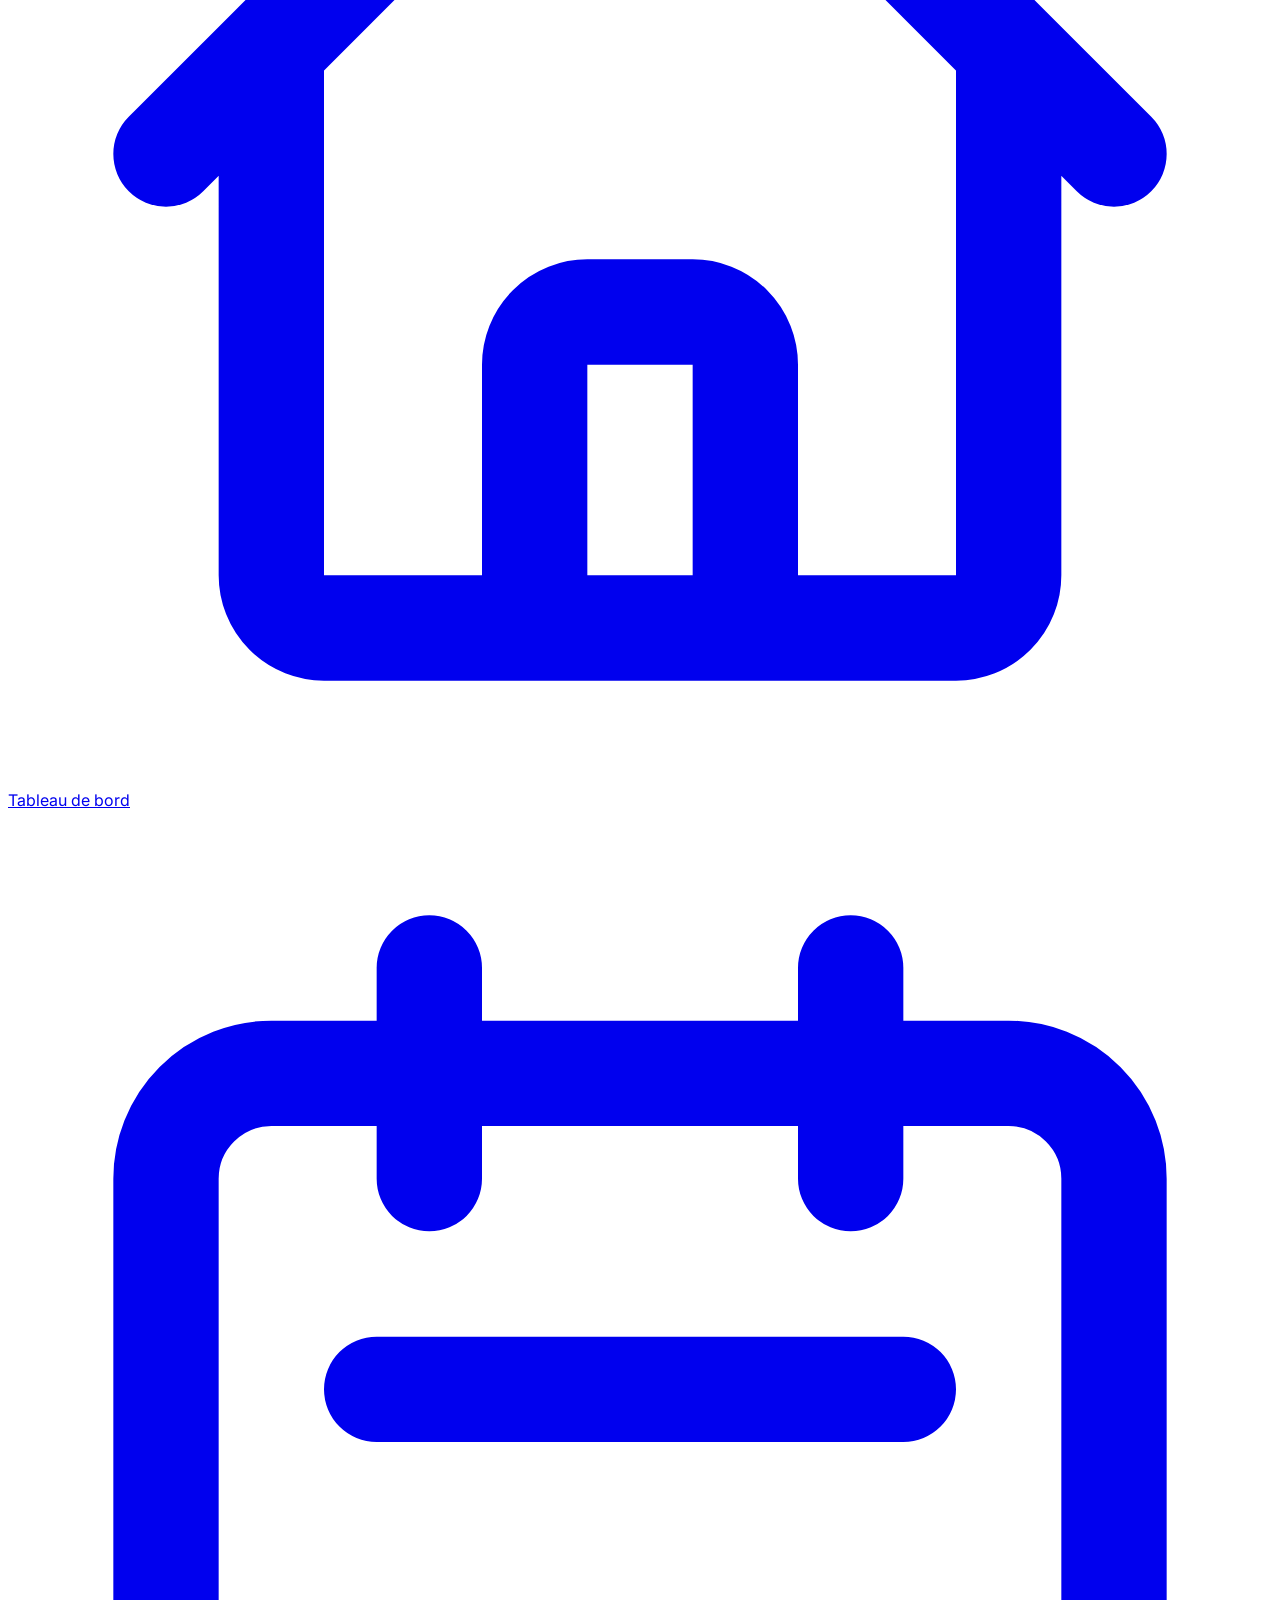
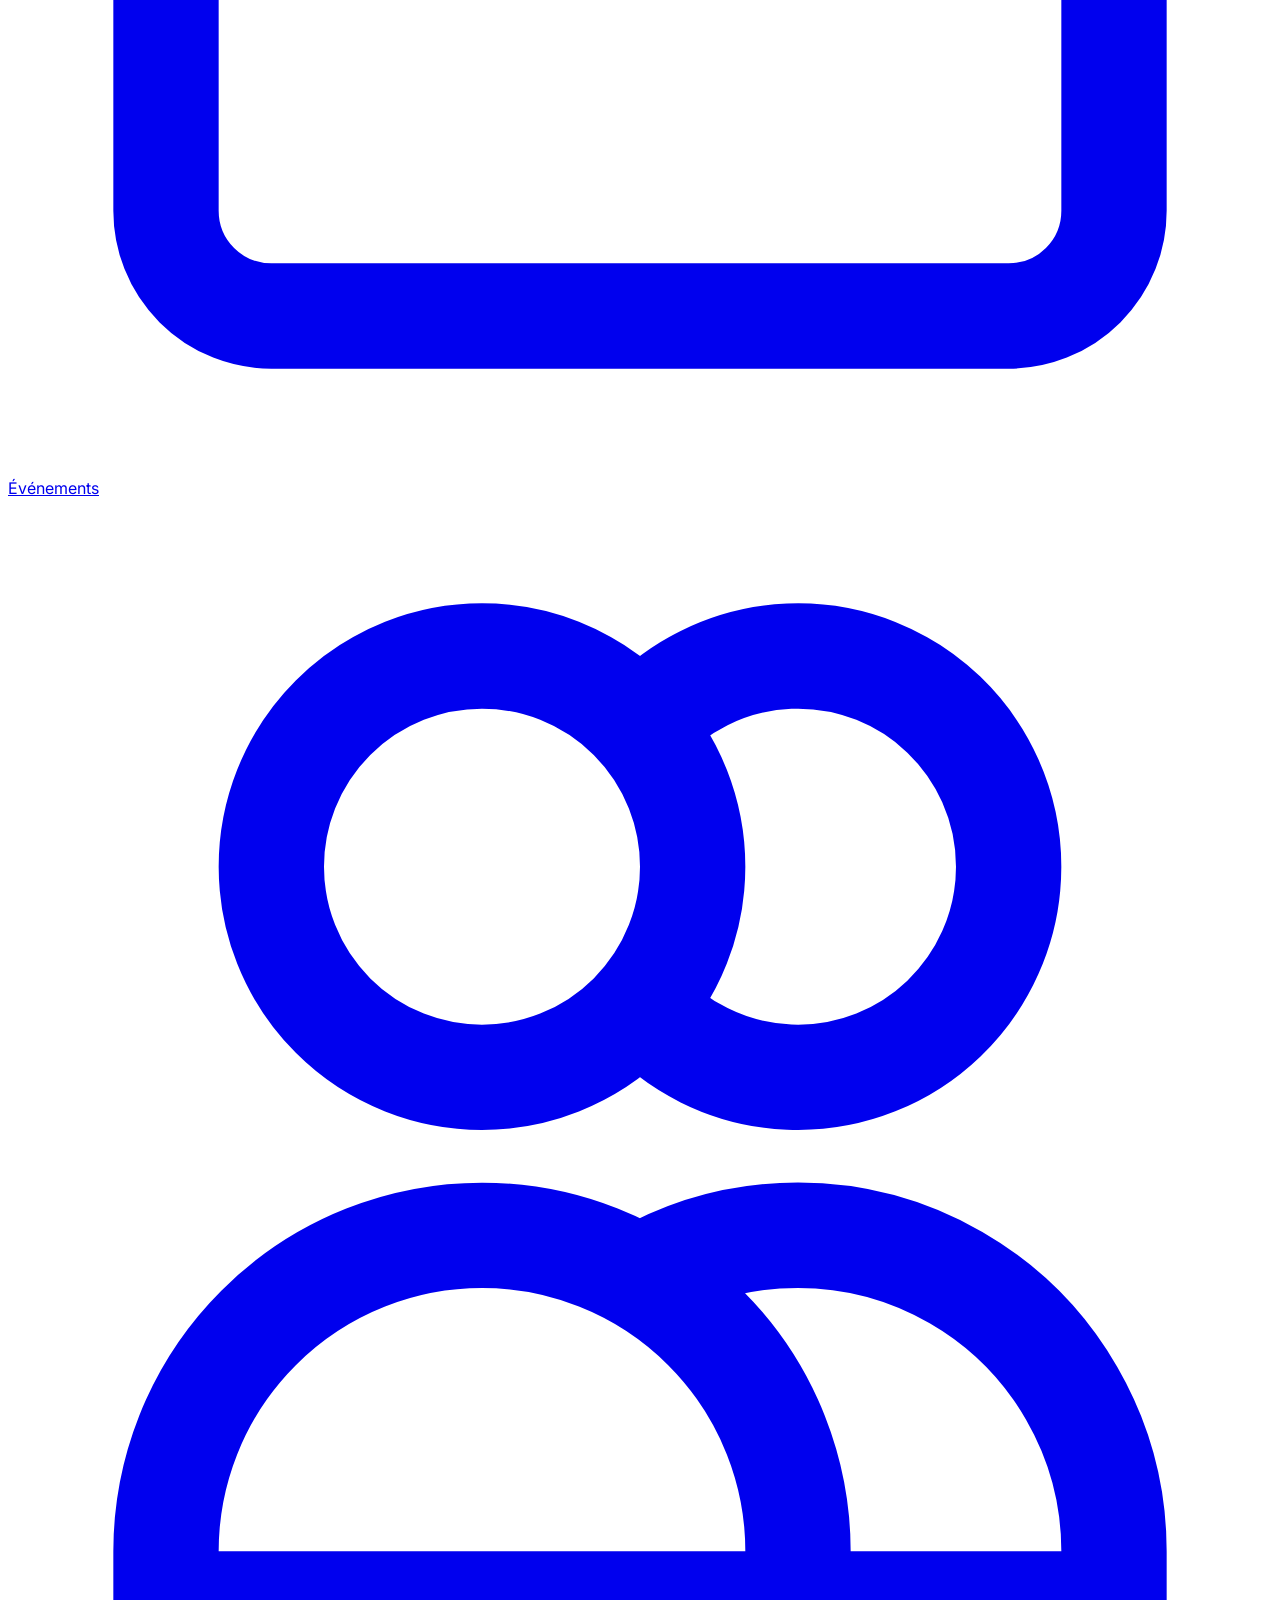
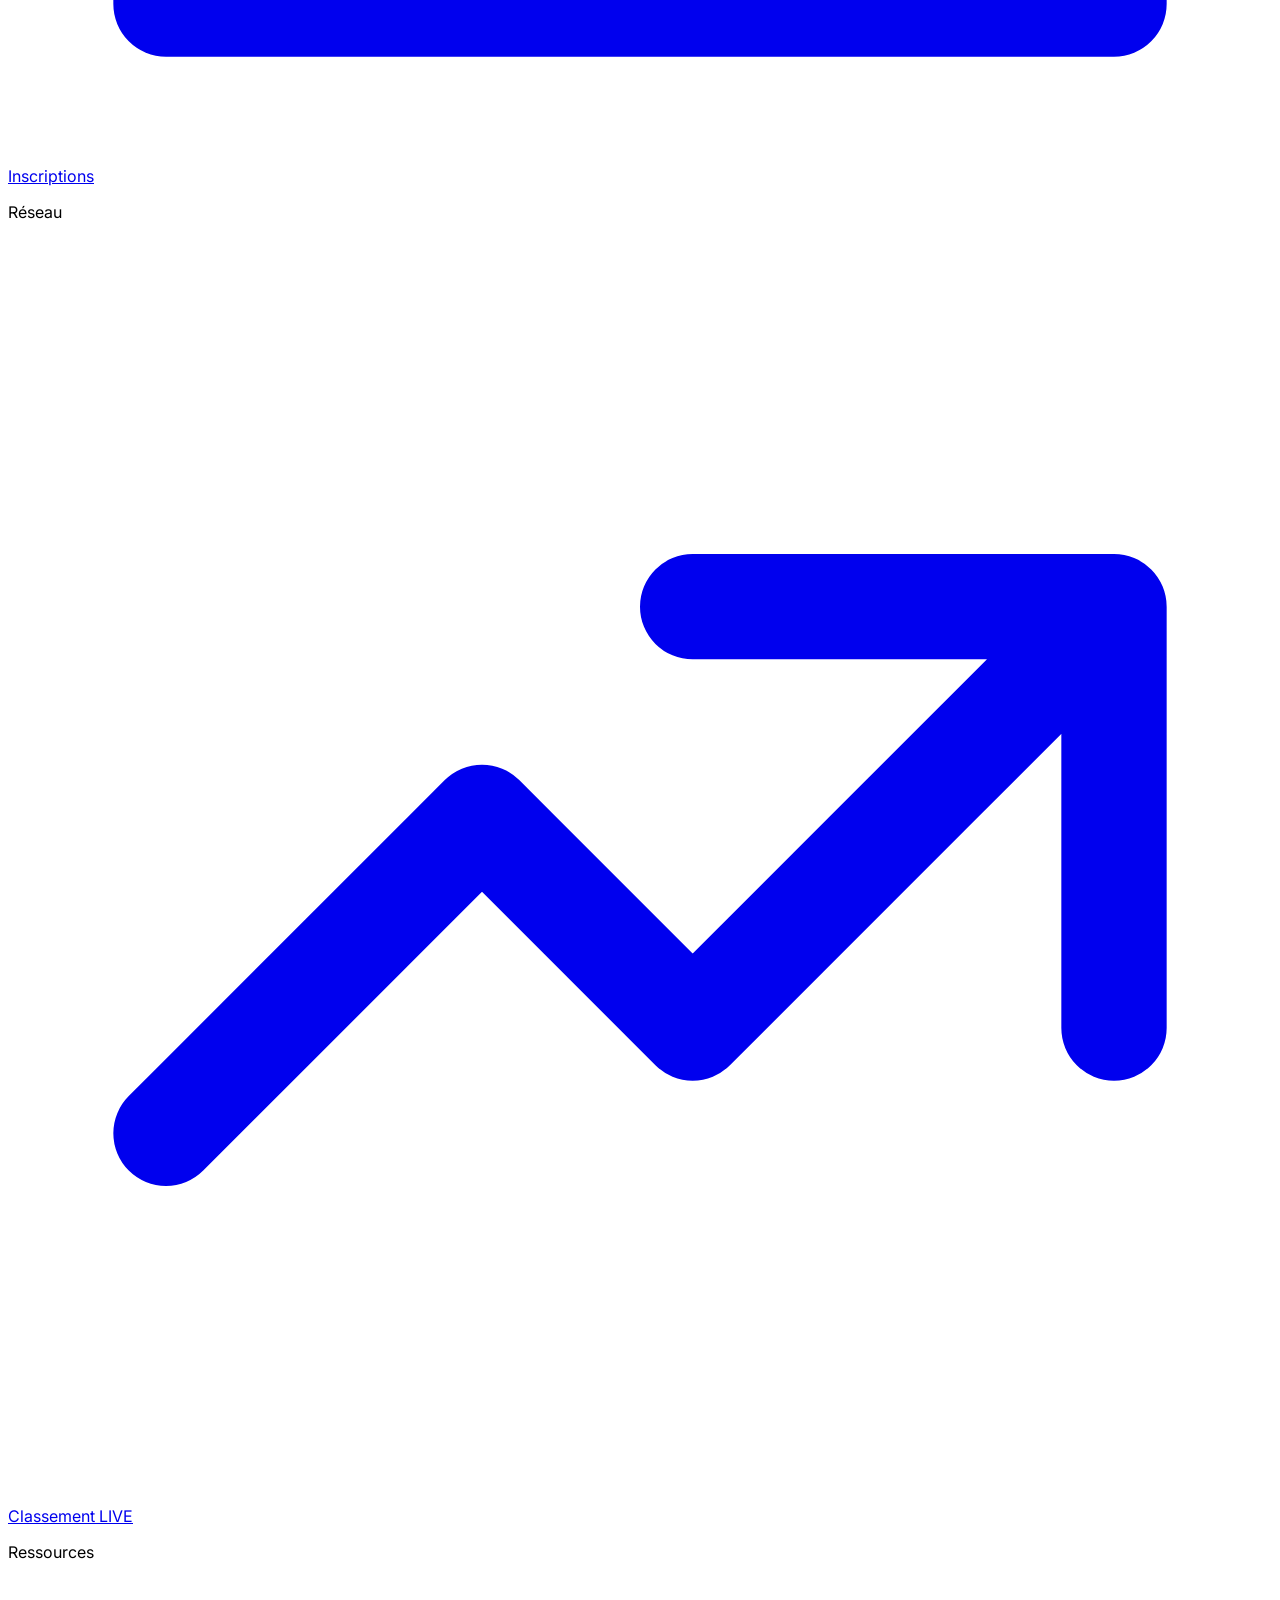
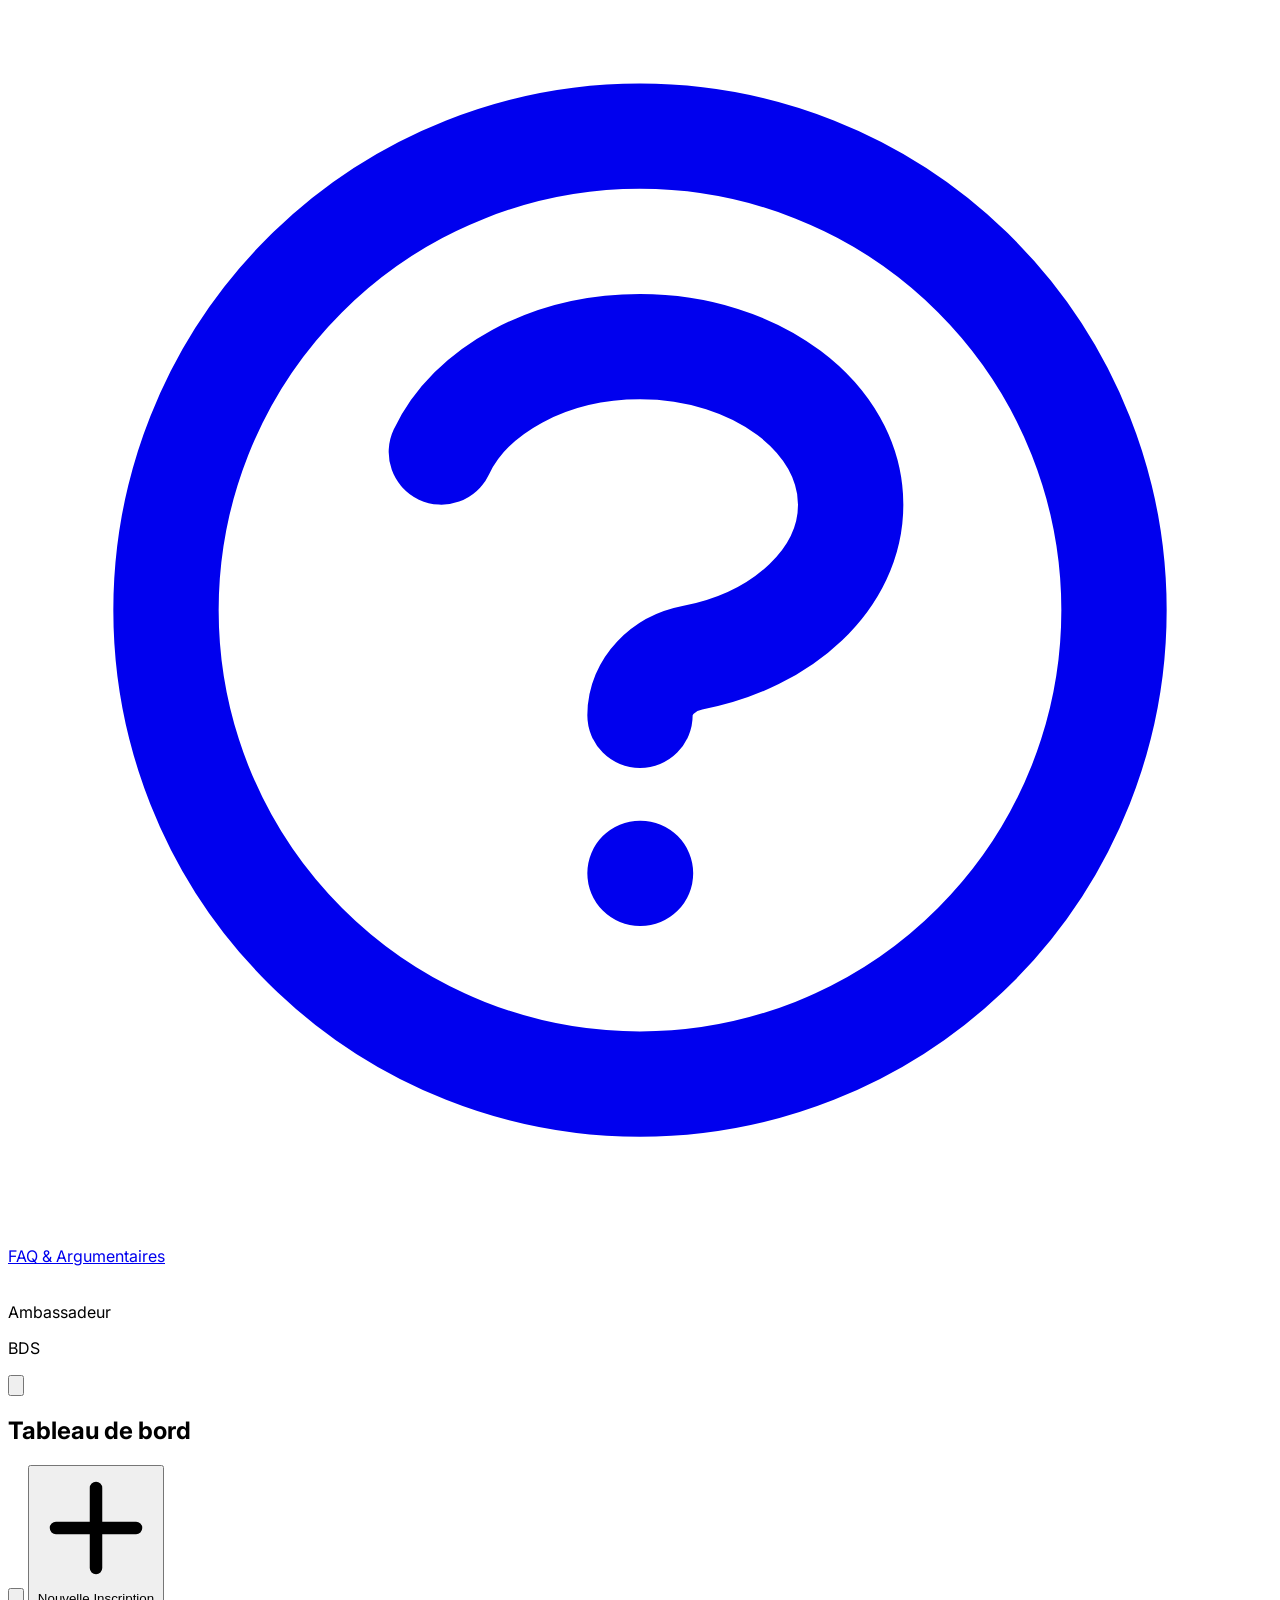
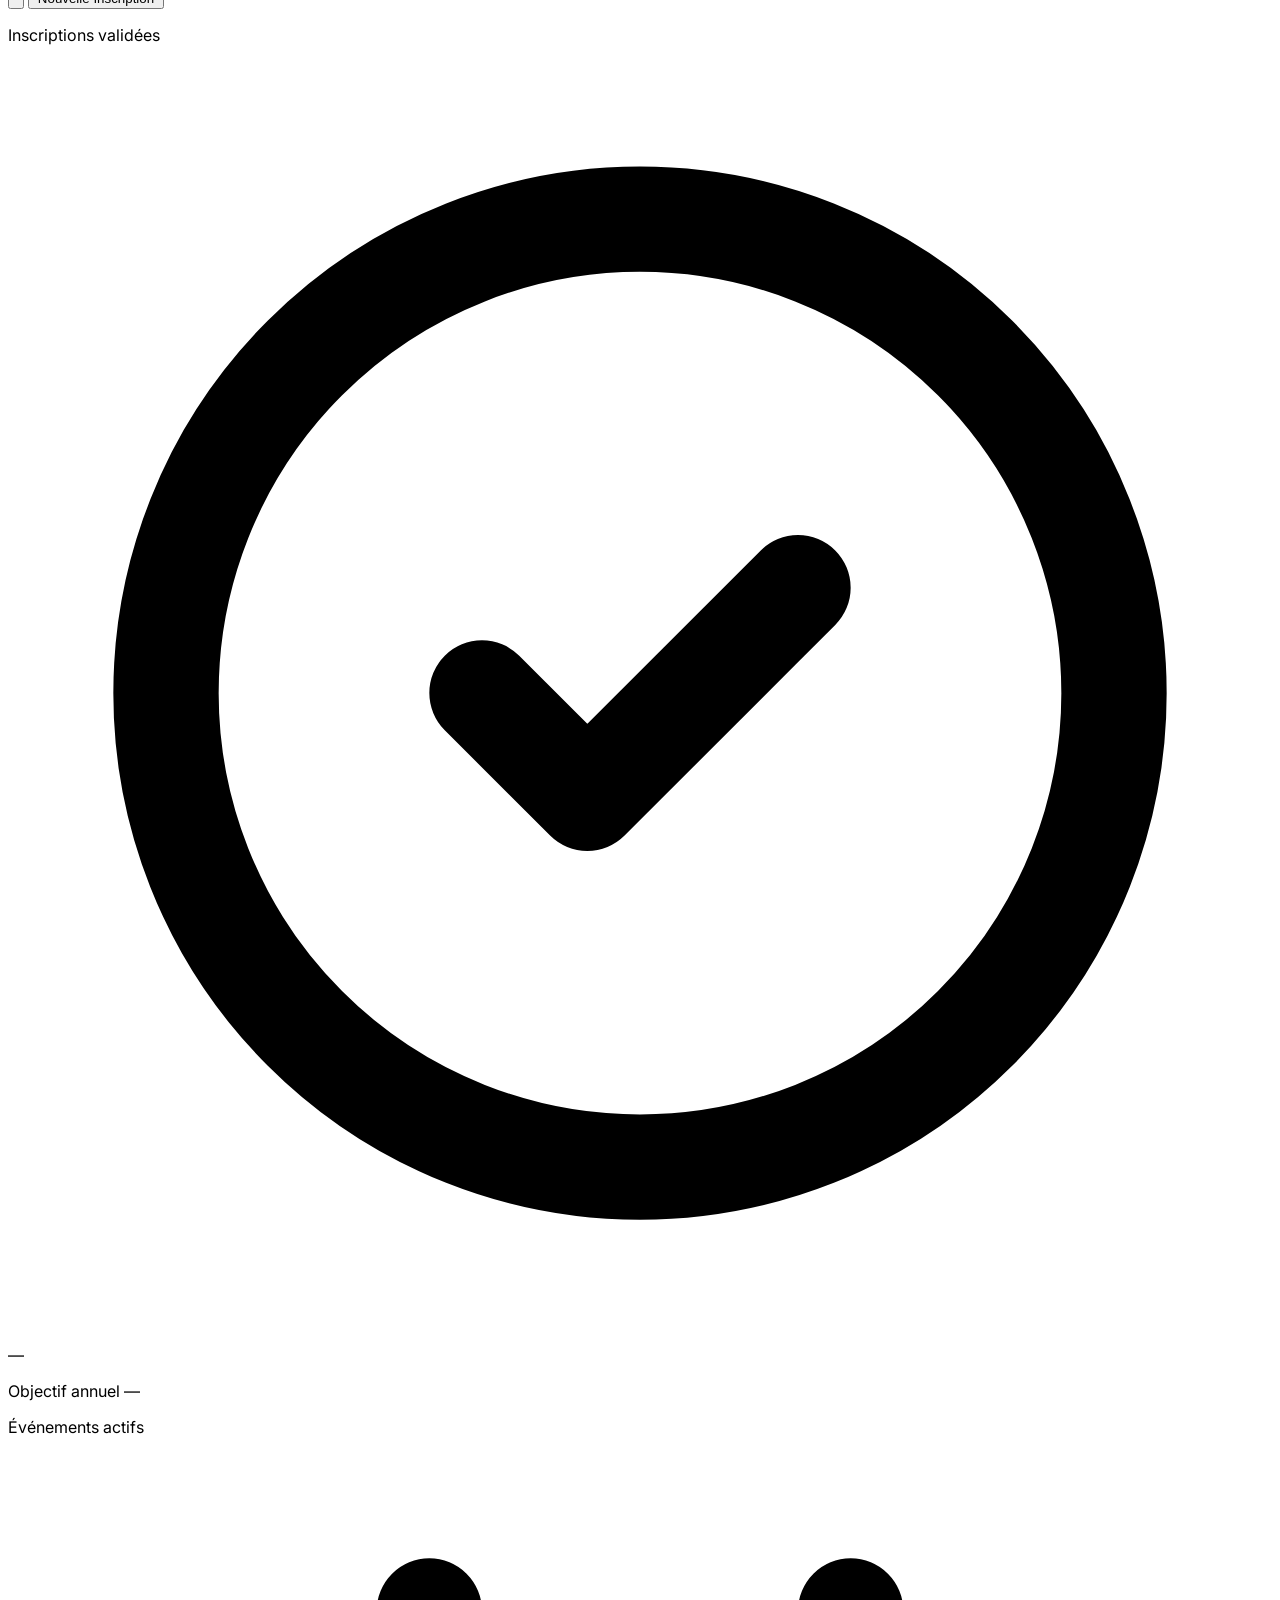
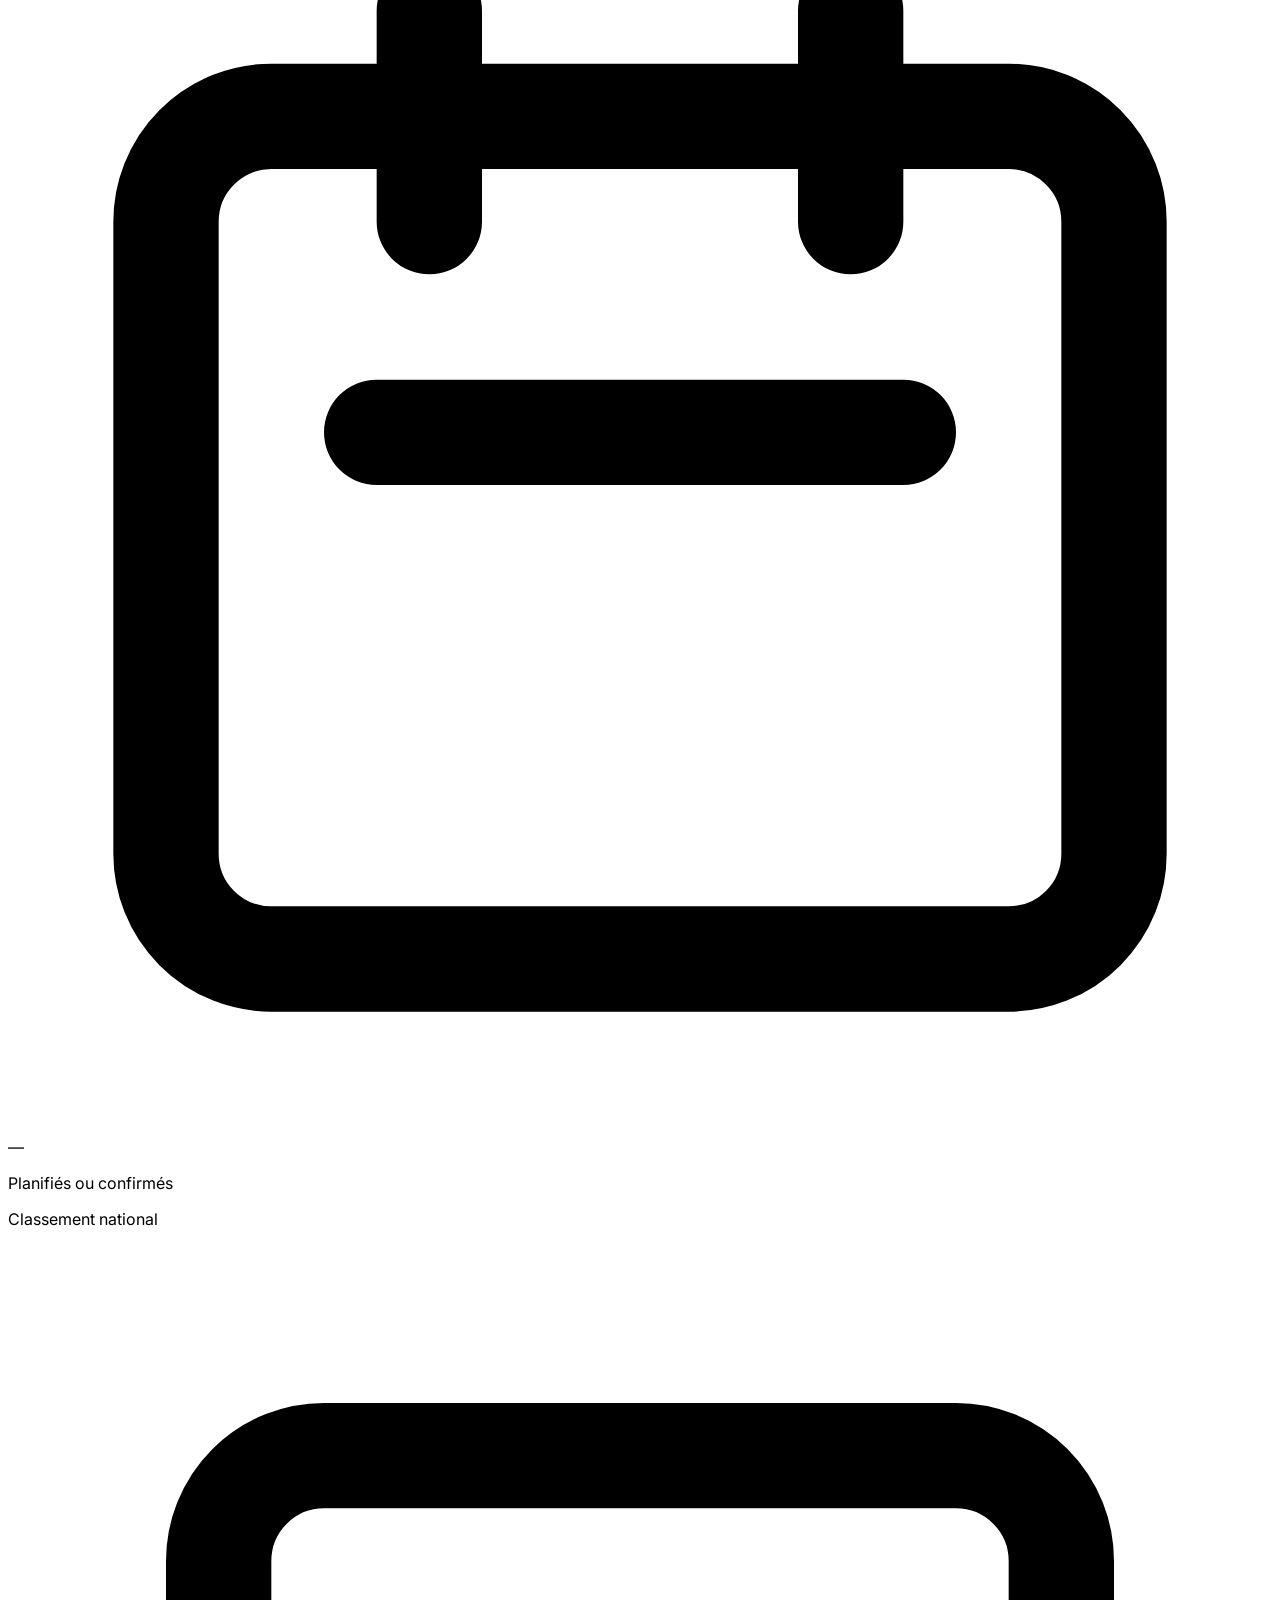
==== commit 595c9df3: "Update index.html" ====
--- a/index.html
+++ b/index.html
@@ -3,336 +3,626 @@
 <head>
     <meta charset="UTF-8">
     <meta name="viewport" content="width=device-width, initial-scale=1.0">
-    <title>Laurette Fugain × BDS - Espace Ambassadeur</title>
-    
+    <title>Laurette Fugain × BDS — Espace Ambassadeur</title>
+
     <link rel="preconnect" href="https://fonts.googleapis.com">
     <link rel="preconnect" href="https://fonts.gstatic.com" crossorigin>
-    <link href="https://fonts.googleapis.com/css2?family=Inter:wght@300;400;500;600;700;800&display=swap" rel="stylesheet">
-    
+    <link href="https://fonts.googleapis.com/css2?family=Inter:wght@300;400;500;600;700;800;900&display=swap" rel="stylesheet">
+
     <link rel="stylesheet" href="style.css">
-    
+
     <script src="https://cdn.jsdelivr.net/npm/@supabase/supabase-js@2"></script>
-    
+
     <script src="https://cdn.tailwindcss.com"></script>
     <script>
         tailwind.config = {
             darkMode: 'class',
             theme: {
                 extend: {
-                    fontFamily: {
-                        sans: ['Inter', 'sans-serif'],
-                    },
+                    fontFamily: { sans: ['Inter', 'sans-serif'] },
                     colors: {
                         laurette: {
-                            50: '#f7f3f9',
-                            100: '#ece3f0',
-                            200: '#d5c0df',
-                            300: '#b896c9',
-                            400: '#9b6bb0',
-                            500: '#8a4cae',
-                            600: '#6f3c8c',
-                            700: '#5e227f',
-                            800: '#4a1b63',
-                            900: '#3c1254',
+                            50: '#f7f3f9', 100: '#ece3f0', 200: '#d5c0df',
+                            300: '#b896c9', 400: '#9b6bb0', 500: '#8a4cae',
+                            600: '#6f3c8c', 700: '#5e227f', 800: '#4a1b63', 900: '#3c1254',
                         },
                         flavy: {
-                            50: '#f7fbe9',
-                            100: '#ecf6c8',
-                            200: '#ddef96',
-                            300: '#cbe45d',
-                            400: '#b4d429',
-                            500: '#9aba1b',
-                            600: '#799611',
-                            700: '#5c7310',
-                            800: '#4a5d12',
-                            900: '#3f4f14',
+                            50: '#f7fbe9', 100: '#ecf6c8', 200: '#ddef96',
+                            300: '#cbe45d', 400: '#b4d429', 500: '#9aba1b',
+                            600: '#799611', 700: '#5c7310', 800: '#4a5d12', 900: '#3f4f14',
                         }
                     },
                     boxShadow: {
-                        'card': '0 0 0 1px rgba(0,0,0,0.03), 0 1px 3px 0 rgba(0,0,0,0.08)',
-                        'floating': '0 10px 25px -5px rgba(0, 0, 0, 0.1), 0 8px 10px -6px rgba(0, 0, 0, 0.1)',
+                        'card': '0 0 0 1px rgba(0,0,0,0.04), 0 2px 8px 0 rgba(0,0,0,0.06)',
+                        'floating': '0 10px 40px -10px rgba(0,0,0,0.15)',
                     }
                 }
             }
         }
     </script>
 </head>
-<body class="bg-gray-50 text-gray-900 h-screen overflow-hidden antialiased flex">
-
-    <div id="app-shell" class="flex w-full h-full">
-        
-        <aside class="w-72 bg-white border-r border-gray-200 flex flex-col h-full flex-shrink-0 relative z-20">
-            <div class="h-20 flex items-center px-6 border-b border-gray-100">
-                <div class="flex items-center gap-3">
-                    <div class="w-10 h-10 bg-laurette-700 rounded-xl flex items-center justify-center">
-                        <svg class="w-6 h-6 text-white" fill="none" viewBox="0 0 24 24" stroke="currentColor"><path stroke-linecap="round" stroke-linejoin="round" stroke-width="2" d="M4.318 6.318a4.5 4.5 0 000 6.364L12 20.364l7.682-7.682a4.5 4.5 0 00-6.364-6.364L12 7.636l-1.318-1.318a4.5 4.5 0 00-6.364 0z"></path></svg>
-                    </div>
-                    <div>
-                        <span class="text-lg font-extrabold text-gray-900 block leading-tight">Laurette Fugain</span>
-                        <span class="text-xs font-semibold text-laurette-600 uppercase tracking-wider block">Portail BDS</span>
-                    </div>
-                </div>
-            </div>
-
-            <nav class="flex-1 overflow-y-auto py-6 px-4 space-y-1" id="sidebar-nav">
-                <div class="px-3 mb-2">
-                    <span class="text-xs font-bold text-gray-400 uppercase tracking-wider">Pilotage</span>
-                </div>
-                
-                <a href="#" data-view="dashboard" class="nav-item group flex items-center px-3 py-2.5 text-sm font-medium rounded-lg bg-laurette-50 text-laurette-700 transition-colors">
-                    <svg class="text-laurette-700 mr-3 flex-shrink-0 h-5 w-5" fill="none" viewBox="0 0 24 24" stroke="currentColor"><path stroke-linecap="round" stroke-linejoin="round" stroke-width="2" d="M3 12l2-2m0 0l7-7 7 7M5 10v10a1 1 0 001 1h3m10-11l2 2m-2-2v10a1 1 0 01-1 1h-3m-6 0a1 1 0 001-1v-4a1 1 0 011-1h2a1 1 0 011 1v4a1 1 0 001 1m-6 0h6"></path></svg>
-                    Tableau de bord
-                </a>
-                
-                <a href="#" data-view="events" class="nav-item group flex items-center px-3 py-2.5 text-sm font-medium rounded-lg text-gray-700 hover:bg-gray-50 hover:text-gray-900 transition-colors">
-                    <svg class="text-gray-400 group-hover:text-gray-500 mr-3 flex-shrink-0 h-5 w-5" fill="none" viewBox="0 0 24 24" stroke="currentColor"><path stroke-linecap="round" stroke-linejoin="round" stroke-width="2" d="M8 7V3m8 4V3m-9 8h10M5 21h14a2 2 0 002-2V7a2 2 0 00-2-2H5a2 2 0 00-2 2v12a2 2 0 002 2z"></path></svg>
-                    Événements & Planning
-                </a>
-                
-                <a href="#" data-view="registrations" class="nav-item group flex items-center px-3 py-2.5 text-sm font-medium rounded-lg text-gray-700 hover:bg-gray-50 hover:text-gray-900 transition-colors">
-                    <svg class="text-gray-400 group-hover:text-gray-500 mr-3 flex-shrink-0 h-5 w-5" fill="none" viewBox="0 0 24 24" stroke="currentColor"><path stroke-linecap="round" stroke-linejoin="round" stroke-width="2" d="M12 4.354a4 4 0 110 5.292M15 21H3v-1a6 6 0 0112 0v1zm0 0h6v-1a6 6 0 00-9-5.197M13 7a4 4 0 11-8 0 4 4 0 018 0z"></path></svg>
-                    Suivi des Inscriptions
-                </a>
-
-                <div class="px-3 mb-2 mt-6">
-                    <span class="text-xs font-bold text-gray-400 uppercase tracking-wider">Réseau & Com</span>
-                </div>
-
-                <a href="#" data-view="leaderboard" class="nav-item group flex items-center px-3 py-2.5 text-sm font-medium rounded-lg text-gray-700 hover:bg-gray-50 hover:text-gray-900 transition-colors">
-                    <svg class="text-gray-400 group-hover:text-gray-500 mr-3 flex-shrink-0 h-5 w-5" fill="none" viewBox="0 0 24 24" stroke="currentColor"><path stroke-linecap="round" stroke-linejoin="round" stroke-width="2" d="M13 7h8m0 0v8m0-8l-8 8-4-4-6 6"></path></svg>
-                    Classement National
-                    <span class="ml-auto inline-block py-0.5 px-2 text-xs font-bold rounded-full bg-flavy-100 text-flavy-700">Flavy Code</span>
-                </a>
-
-                <div class="px-3 mb-2 mt-6">
-                    <span class="text-xs font-bold text-gray-400 uppercase tracking-wider">Ressources</span>
-                </div>
-                
-                <a href="#" data-view="faq" class="nav-item group flex items-center px-3 py-2.5 text-sm font-medium rounded-lg text-gray-700 hover:bg-gray-50 hover:text-gray-900 transition-colors">
-                    <svg class="text-gray-400 group-hover:text-gray-500 mr-3 flex-shrink-0 h-5 w-5" fill="none" viewBox="0 0 24 24" stroke="currentColor"><path stroke-linecap="round" stroke-linejoin="round" stroke-width="2" d="M8.228 9c.549-1.165 2.03-2 3.772-2 2.21 0 4 1.343 4 3 0 1.4-1.278 2.575-3.006 2.907-.542.104-.994.54-.994 1.093m0 3h.01M21 12a9 9 0 11-18 0 9 9 0 0118 0z"></path></svg>
-                    FAQ & Argumentaires
-                </a>
-            </nav>
-
-            <div class="border-t border-gray-200 p-4">
-                <div class="flex items-center w-full">
-                    <img class="inline-block h-10 w-10 rounded-full bg-gray-100 object-cover shadow-sm border border-gray-200" src="https://ui-avatars.com/api/?name=Victor&background=5e227f&color=fff" alt="" id="sidebar-avatar">
-                    <div class="ml-3 flex-1 overflow-hidden">
-                        <p class="text-sm font-bold text-gray-900 truncate" id="sidebar-user-name">Victor</p>
-                        <p class="text-xs font-medium text-gray-500 truncate" id="sidebar-bds-name">BDS INSA Lyon</p>
-                    </div>
-                </div>
-            </div>
-        </aside>
-
-        <div class="flex-1 flex flex-col h-screen overflow-hidden relative">
-            
-            <header class="h-20 bg-white/80 backdrop-blur-md border-b border-gray-200 flex items-center justify-between px-8 relative z-10">
-                <div class="flex-1 flex items-center">
-                    <h2 class="text-xl font-bold text-gray-900" id="header-title">Tableau de bord</h2>
-                </div>
-                
-                <div class="ml-4 flex items-center md:ml-6 gap-4">
-                    <button id="btn-global-add" class="bg-laurette-700 text-white px-4 py-2.5 rounded-lg text-sm font-bold shadow-sm hover:bg-laurette-800 transition flex items-center">
-                        <svg class="h-4 w-4 mr-1.5" fill="none" viewBox="0 0 24 24" stroke="currentColor"><path stroke-linecap="round" stroke-linejoin="round" stroke-width="2" d="M12 4v16m8-8H4"></path></svg>
-                        Nouvelle Inscription
-                    </button>
-                </div>
-            </header>
-
-            <main class="flex-1 overflow-y-auto bg-gray-50 p-8" id="main-content">
-                
-                <div id="content-dashboard" class="view-section space-y-6">
-                    <div class="grid grid-cols-1 md:grid-cols-3 gap-6 mb-8">
-                        <div class="bg-white rounded-xl p-6 shadow-card border-l-4 border-l-flavy-400">
-                            <div class="flex items-center justify-between">
-                                <div>
-                                    <p class="text-sm font-bold text-gray-500 uppercase tracking-wider">Inscriptions (Flavy Code)</p>
-                                    <p class="mt-2 text-4xl font-black text-gray-900" id="dash-reg-count">14</p>
-                                </div>
-                                <div class="p-3 bg-flavy-50 rounded-xl">
-                                    <svg class="h-8 w-8 text-flavy-600" fill="none" viewBox="0 0 24 24" stroke="currentColor"><path stroke-linecap="round" stroke-linejoin="round" stroke-width="2" d="M9 12l2 2 4-4m6 2a9 9 0 11-18 0 9 9 0 0118 0z"></path></svg>
-                                </div>
-                            </div>
-                        </div>
-
-                        <div class="bg-white rounded-xl p-6 shadow-card border-l-4 border-l-laurette-500">
-                            <div class="flex items-center justify-between">
-                                <div>
-                                    <p class="text-sm font-bold text-gray-500 uppercase tracking-wider">Événements Actifs</p>
-                                    <p class="mt-2 text-4xl font-black text-gray-900" id="dash-event-count">2</p>
-                                </div>
-                                <div class="p-3 bg-laurette-50 rounded-xl">
-                                    <svg class="h-8 w-8 text-laurette-600" fill="none" viewBox="0 0 24 24" stroke="currentColor"><path stroke-linecap="round" stroke-linejoin="round" stroke-width="2" d="M8 7V3m8 4V3m-9 8h10M5 21h14a2 2 0 002-2V7a2 2 0 00-2-2H5a2 2 0 00-2 2v12a2 2 0 002 2z"></path></svg>
-                                </div>
-                            </div>
-                        </div>
-
-                        <div class="bg-white rounded-xl p-6 shadow-card border-l-4 border-l-blue-500">
-                            <div class="flex items-center justify-between">
-                                <div>
-                                    <p class="text-sm font-bold text-gray-500 uppercase tracking-wider">Classement National</p>
-                                    <p class="mt-2 text-4xl font-black text-gray-900" id="dash-rank">#5</p>
-                                </div>
-                                <div class="p-3 bg-blue-50 rounded-xl">
-                                    <svg class="h-8 w-8 text-blue-600" fill="none" viewBox="0 0 24 24" stroke="currentColor"><path stroke-linecap="round" stroke-linejoin="round" stroke-width="2" d="M16 8v8m-4-5v5m-4-2v2m-2 4h12a2 2 0 002-2V6a2 2 0 00-2-2H6a2 2 0 00-2 2v12a2 2 0 002 2z"></path></svg>
-                                </div>
-                            </div>
-                        </div>
-                    </div>
-
-                    <div class="grid grid-cols-1 lg:grid-cols-3 gap-6">
-                        <div class="lg:col-span-2 bg-white rounded-xl shadow-card p-6 border border-gray-100">
-                            <h3 class="text-lg font-bold text-gray-900 mb-6">Évolution des inscriptions</h3>
-                            <div class="h-72 w-full bg-gray-50 rounded-lg border border-dashed border-gray-200 flex items-end justify-between px-8 pt-10 pb-4 gap-2 relative overflow-hidden">
-                                <div class="w-1/12 bg-laurette-200 rounded-t-sm" style="height: 20%"></div>
-                                <div class="w-1/12 bg-laurette-300 rounded-t-sm" style="height: 35%"></div>
-                                <div class="w-1/12 bg-laurette-400 rounded-t-sm" style="height: 50%"></div>
-                                <div class="w-1/12 bg-flavy-400 rounded-t-sm" style="height: 80%"></div>
-                                <div class="w-1/12 bg-laurette-500 rounded-t-sm" style="height: 65%"></div>
-                                <div class="w-1/12 bg-laurette-600 rounded-t-sm" style="height: 44%"></div>
-                            </div>
-                        </div>
-
-                        <div class="bg-white rounded-xl shadow-card p-0 border border-gray-100 flex flex-col">
-                            <div class="px-6 py-5 border-b border-gray-100">
-                                <h3 class="text-lg font-bold text-gray-900">Prochains Événements</h3>
-                            </div>
-                            <div class="p-0 flex-1 overflow-y-auto" id="dash-recent-events">
-                                <div class="px-6 py-4 border-b border-gray-50 flex items-center justify-between hover:bg-gray-50 transition">
-                                    <div>
-                                        <p class="text-sm font-bold text-gray-900">Stand Recrutement Campus</p>
-                                        <p class="text-xs text-gray-500 capitalize">Sensibilisation</p>
-                                    </div>
-                                    <div class="text-right"><p class="text-sm font-bold text-laurette-700">25 Mai</p></div>
-                                </div>
-                                <div class="px-6 py-4 border-b border-gray-50 flex items-center justify-between hover:bg-gray-50 transition">
-                                    <div>
-                                        <p class="text-sm font-bold text-gray-900">Conférence Don de Moelle</p>
-                                        <p class="text-xs text-gray-500 capitalize">Inscription</p>
-                                    </div>
-                                    <div class="text-right"><p class="text-sm font-bold text-laurette-700">02 Juin</p></div>
-                                </div>
-                            </div>
-                        </div>
-                    </div>
-                </div>
-
-                <div id="content-events" class="view-section hidden space-y-6">
-                    <div class="flex justify-between items-center">
-                        <p class="text-gray-500">Planifiez vos actions de sensibilisation sur le campus.</p>
-                        <button id="btn-create-event" class="bg-white border border-gray-200 text-gray-700 px-4 py-2 rounded-lg text-sm font-bold shadow-sm hover:bg-gray-50 transition flex items-center">
-                            <svg class="h-4 w-4 mr-2" fill="none" viewBox="0 0 24 24" stroke="currentColor"><path stroke-linecap="round" stroke-linejoin="round" stroke-width="2" d="M12 6v6m0 0v6m0-6h6m-6 0H6"></path></svg>
-                            Créer un événement
-                        </button>
-                    </div>
-
-                    <div class="bg-white rounded-xl shadow-card border border-gray-200 overflow-hidden">
-                        <table class="min-w-full divide-y divide-gray-200">
-                            <thead class="bg-gray-50">
-                                <tr>
-                                    <th class="px-6 py-3 text-left text-xs font-bold text-gray-500 uppercase">Date & Titre</th>
-                                    <th class="px-6 py-3 text-left text-xs font-bold text-gray-500 uppercase">Type</th>
-                                    <th class="px-6 py-3 text-left text-xs font-bold text-gray-500 uppercase">Statut</th>
-                                    <th class="px-6 py-3 text-right text-xs font-bold text-gray-500 uppercase">Objectif Inscrits</th>
-                                </tr>
-                            </thead>
-                            <tbody class="bg-white divide-y divide-gray-200" id="events-table-body">
-                                <tr class="hover:bg-gray-50">
-                                    <td class="px-6 py-4 flex items-center">
-                                        <div class="h-10 w-10 bg-gray-50 rounded-lg flex flex-col items-center justify-center border border-gray-200">
-                                            <span class="text-xs font-bold text-laurette-700">25</span>
-                                            <span class="text-[9px] font-bold text-gray-400 uppercase">Mai</span>
-                                        </div>
-                                        <div class="ml-4 text-sm font-bold text-gray-900">Stand Recrutement Campus</div>
-                                    </td>
-                                    <td class="px-6 py-4 text-sm text-gray-600">Sensibilisation</td>
-                                    <td class="px-6 py-4"><span class="px-2.5 py-0.5 rounded-full text-xs font-medium bg-yellow-100 text-yellow-800">Planifié</span></td>
-                                    <td class="px-6 py-4 text-right text-sm font-bold text-gray-900">0 <span class="text-gray-400 font-normal">/ 15</span></td>
-                                </tr>
-                            </tbody>
-                        </table>
-                    </div>
-                </div>
-
-                <div id="content-faq" class="view-section hidden max-w-4xl mx-auto py-4">
-                    <div class="text-center mb-10">
-                        <h2 class="text-3xl font-extrabold text-gray-900 tracking-tight mb-3">Boîte à outils de l'Ambassadeur</h2>
-                    </div>
-                    <div class="space-y-4" id="faq-accordion-container">
-                        </div>
-                </div>
-
-                <div id="content-registrations" class="view-section hidden text-center py-20 text-gray-400">Suivi des Inscriptions - Module Prêt</div>
-                <div id="content-leaderboard" class="view-section hidden text-center py-20 text-gray-400">Classement National - Module Prêt</div>
-
-            </main>
+<body class="bg-gray-50 text-gray-900 antialiased">
+
+<!-- ============================================================ -->
+<!-- TOAST CONTAINER                                               -->
+<!-- ============================================================ -->
+<div id="toast-container" class="fixed top-4 right-4 z-[100] flex flex-col gap-2 pointer-events-none"></div>
+
+<!-- ============================================================ -->
+<!-- AUTH VIEW (login)                                             -->
+<!-- ============================================================ -->
+<div id="view-auth" class="min-h-screen flex hidden">
+
+    <!-- Left panel: branding -->
+    <div class="hidden lg:flex lg:w-1/2 bg-laurette-700 relative flex-col justify-between p-12 overflow-hidden">
+        <div class="absolute inset-0 auth-bg-pattern opacity-10"></div>
+        <div class="relative">
+            <div class="flex items-center gap-3 mb-16">
+                <div class="w-10 h-10 bg-white/15 rounded-xl flex items-center justify-center border border-white/20">
+                    <svg class="w-5 h-5 text-white" fill="currentColor" viewBox="0 0 24 24"><path d="M12 21.593c-5.63-5.539-11-10.297-11-14.402 0-3.791 3.068-5.191 5.281-5.191 1.312 0 4.151.501 5.719 4.457 1.59-3.968 4.464-4.447 5.726-4.447 2.54 0 5.274 1.621 5.274 5.181 0 4.069-5.136 8.625-11 14.402z"/></svg>
+                </div>
+                <span class="text-white font-black text-lg tracking-tight">Laurette Fugain</span>
+            </div>
+            <h2 class="text-4xl font-black text-white leading-tight mb-4">
+                Chaque inscription<br>peut sauver une vie.
+            </h2>
+            <p class="text-white/60 text-base leading-relaxed max-w-sm">
+                Pilotez vos actions de sensibilisation, suivez vos inscriptions et progressez dans le classement national.
+            </p>
+        </div>
+        <div class="relative space-y-4">
+            <div class="flex items-center gap-4 bg-white/10 backdrop-blur rounded-2xl p-4 border border-white/15">
+                <div class="w-10 h-10 rounded-full bg-flavy-400 flex items-center justify-center font-black text-white text-sm flex-shrink-0">12k</div>
+                <div>
+                    <p class="text-white font-bold text-sm">Donneurs inscrits en 2025</p>
+                    <p class="text-white/50 text-xs">Grâce au réseau BDS partenaire</p>
+                </div>
+            </div>
+            <div class="flex gap-3">
+                <div class="flex-1 bg-white/10 rounded-xl p-3 text-center border border-white/10">
+                    <p class="text-2xl font-black text-white">48</p>
+                    <p class="text-white/50 text-[10px] uppercase font-bold tracking-wider mt-0.5">BDS Actifs</p>
+                </div>
+                <div class="flex-1 bg-white/10 rounded-xl p-3 text-center border border-white/10">
+                    <p class="text-2xl font-black text-flavy-400">96%</p>
+                    <p class="text-white/50 text-[10px] uppercase font-bold tracking-wider mt-0.5">Satisfaction</p>
+                </div>
+                <div class="flex-1 bg-white/10 rounded-xl p-3 text-center border border-white/10">
+                    <p class="text-2xl font-black text-white">3</p>
+                    <p class="text-white/50 text-[10px] uppercase font-bold tracking-wider mt-0.5">Vies Sauvées</p>
+                </div>
+            </div>
         </div>
     </div>
 
-    <div id="modal-event" class="fixed inset-0 z-50 hidden">
-        <div class="fixed inset-0 bg-gray-900 bg-opacity-75 backdrop-blur-sm" id="modal-event-backdrop"></div>
-        <div class="fixed inset-0 z-10 overflow-y-auto flex items-center justify-center p-4">
-            <div class="relative transform overflow-hidden rounded-2xl bg-white shadow-2xl sm:w-full sm:max-w-lg border border-gray-100 p-6">
-                <form id="form-create-event" class="space-y-4">
-                    <h3 class="text-xl font-bold text-gray-900">Nouvelle action</h3>
-                    <div>
-                        <label class="block text-sm font-semibold text-gray-700">Titre</label>
-                        <input type="text" id="event-title" required class="mt-1 block w-full rounded-lg border px-3 py-2 outline-none border-gray-300">
-                    </div>
-                    <div class="grid grid-cols-2 gap-4">
-                        <div>
-                            <label class="block text-sm font-semibold text-gray-700">Date</label>
-                            <input type="date" id="event-date" required class="mt-1 block w-full rounded-lg border px-3 py-2 outline-none border-gray-300">
-                        </div>
-                        <div>
-                            <label class="block text-sm font-semibold text-gray-700">Type</label>
-                            <select id="event-type" class="mt-1 block w-full rounded-lg border px-3 py-2 outline-none border-gray-300">
-                                <option value="sensibilisation">Sensibilisation</option>
-                                <option value="inscription">Inscription</option>
-                            </select>
-                        </div>
-                    </div>
-                    <div>
-                        <label class="block text-sm font-semibold text-gray-700">Objectif</label>
-                        <input type="number" id="event-target" value="10" class="mt-1 block w-full rounded-lg border px-3 py-2 outline-none border-gray-300">
-                    </div>
-                    <div class="flex justify-end gap-2 pt-2">
-                        <button type="button" id="btn-cancel-event" class="bg-gray-100 text-gray-700 px-4 py-2 rounded-lg font-bold">Annuler</button>
-                        <button type="submit" class="bg-laurette-700 text-white px-4 py-2 rounded-lg font-bold">Créer</button>
-                    </div>
-                </form>
-            </div>
+    <!-- Right panel: form -->
+    <div class="w-full lg:w-1/2 flex items-center justify-center p-8 bg-white">
+        <div class="w-full max-w-sm">
+            <div class="lg:hidden flex items-center gap-2 mb-8">
+                <div class="w-8 h-8 bg-laurette-700 rounded-lg flex items-center justify-center">
+                    <svg class="w-4 h-4 text-white" fill="currentColor" viewBox="0 0 24 24"><path d="M12 21.593c-5.63-5.539-11-10.297-11-14.402 0-3.791 3.068-5.191 5.281-5.191 1.312 0 4.151.501 5.719 4.457 1.59-3.968 4.464-4.447 5.726-4.447 2.54 0 5.274 1.621 5.274 5.181 0 4.069-5.136 8.625-11 14.402z"/></svg>
+                </div>
+                <span class="font-black text-gray-900">Laurette Fugain</span>
+            </div>
+
+            <h1 class="text-2xl font-black text-gray-900 mb-1">Connexion</h1>
+            <p class="text-gray-500 text-sm mb-8">Bienvenue dans votre espace ambassadeur.</p>
+
+            <!-- Error message -->
+            <div id="auth-error-message" class="hidden mb-5 bg-red-50 border border-red-100 rounded-xl p-4 flex items-start gap-3">
+                <svg class="w-4 h-4 text-red-500 flex-shrink-0 mt-0.5" fill="none" viewBox="0 0 24 24" stroke="currentColor"><path stroke-linecap="round" stroke-linejoin="round" stroke-width="2" d="M12 8v4m0 4h.01M21 12a9 9 0 11-18 0 9 9 0 0118 0z"/></svg>
+                <p class="text-sm text-red-700 font-medium" id="auth-error-text"></p>
+            </div>
+
+            <form id="auth-form" class="space-y-4">
+                <div class="space-y-1.5">
+                    <label class="block text-sm font-semibold text-gray-700">Adresse email</label>
+                    <input type="email" id="email" required placeholder="votre@bds.fr"
+                        class="w-full px-4 py-3 bg-gray-50 border border-gray-200 rounded-xl focus:ring-2 focus:ring-laurette-500 focus:border-transparent focus:bg-white outline-none transition-all text-sm placeholder-gray-400">
+                </div>
+                <div class="space-y-1.5">
+                    <label class="block text-sm font-semibold text-gray-700">Mot de passe</label>
+                    <div class="relative">
+                        <input type="password" id="password" required placeholder="••••••••"
+                            class="w-full px-4 py-3 bg-gray-50 border border-gray-200 rounded-xl focus:ring-2 focus:ring-laurette-500 focus:border-transparent focus:bg-white outline-none transition-all text-sm pr-11">
+                        <button type="button" id="toggle-password" class="absolute right-3 top-3 p-0.5 text-gray-400 hover:text-gray-600 transition">
+                            <svg class="w-5 h-5" id="eye-icon" fill="none" viewBox="0 0 24 24" stroke="currentColor"><path stroke-linecap="round" stroke-linejoin="round" stroke-width="2" d="M15 12a3 3 0 11-6 0 3 3 0 016 0z"></path><path stroke-linecap="round" stroke-linejoin="round" stroke-width="2" d="M2.458 12C3.732 7.943 7.523 5 12 5c4.478 0 8.268 2.943 9.542 7-1.274 4.057-5.064 7-9.542 7-4.477 0-8.268-2.943-9.542-7z"></path></svg>
+                        </button>
+                    </div>
+                </div>
+                <button type="submit" id="auth-submit-btn"
+                    class="w-full bg-laurette-700 hover:bg-laurette-800 active:bg-laurette-900 text-white font-bold py-3.5 rounded-xl transition-all shadow-lg shadow-laurette-700/20 text-sm mt-2 flex items-center justify-center gap-2">
+                    Accéder à mon espace
+                </button>
+            </form>
+
+            <p class="text-center text-gray-400 text-xs mt-8">
+                Problème de connexion ? Contactez votre référent Laurette Fugain.
+            </p>
         </div>
     </div>
-
-    <script>
-        // Logique de navigation directe et immédiate pour le mode Bypass
-        document.querySelectorAll('.nav-item').forEach(item => {
-            item.addEventListener('click', (e) => {
-                e.preventDefault();
-                const targetView = item.getAttribute('data-view');
-                
-                // Switch classes menu
-                document.querySelectorAll('.nav-item').forEach(i => {
-                    i.classList.remove('bg-laurette-50', 'text-laurette-700');
-                    i.classList.add('text-gray-700', 'hover:bg-gray-50');
-                });
-                item.classList.add('bg-laurette-50', 'text-laurette-700');
-                
-                // Switch Vues
-                document.querySelectorAll('.view-section').forEach(v => v.classList.add('hidden'));
-                document.getElementById(`content-${targetView}`).classList.remove('hidden');
-                document.getElementById('header-title').textContent = item.textContent.trim();
-            });
-        });
-
-        // Gestion rapide modale
-        document.getElementById('btn-create-event').addEventListener('click', () => document.getElementById('modal-event').classList.remove('hidden'));
-        document.getElementById('btn-cancel-event').addEventListener('click', () => document.getElementById('modal-event').classList.add('hidden'));
-        document.getElementById('modal-event-backdrop').addEventListener('click', () => document.getElementById('modal-event').classList.add('hidden'));
-    </script>
-    
-    <script src="app.js"></script>
+</div>
+
+<!-- ============================================================ -->
+<!-- APP SHELL                                                     -->
+<!-- ============================================================ -->
+<div id="app-shell" class="hidden flex h-screen w-screen overflow-hidden">
+
+    <!-- SIDEBAR -->
+    <aside class="w-64 bg-white border-r border-gray-100 flex flex-col h-full flex-shrink-0 relative z-20">
+
+        <!-- Logo -->
+        <div class="h-16 flex items-center px-5 border-b border-gray-100">
+            <div class="flex items-center gap-2.5">
+                <div class="w-8 h-8 bg-laurette-700 rounded-lg flex items-center justify-center flex-shrink-0">
+                    <svg class="w-4 h-4 text-white" fill="currentColor" viewBox="0 0 24 24"><path d="M12 21.593c-5.63-5.539-11-10.297-11-14.402 0-3.791 3.068-5.191 5.281-5.191 1.312 0 4.151.501 5.719 4.457 1.59-3.968 4.464-4.447 5.726-4.447 2.54 0 5.274 1.621 5.274 5.181 0 4.069-5.136 8.625-11 14.402z"/></svg>
+                </div>
+                <div>
+                    <span class="text-sm font-black text-gray-900 block leading-tight">Laurette Fugain</span>
+                    <span class="text-[10px] font-bold text-laurette-600 uppercase tracking-wider block">Portail BDS</span>
+                </div>
+            </div>
+        </div>
+
+        <!-- Nav -->
+        <nav class="flex-1 overflow-y-auto py-4 px-3 space-y-0.5" id="sidebar-nav">
+
+            <p class="px-2 pt-1 pb-2 text-[10px] font-black text-gray-400 uppercase tracking-wider">Pilotage</p>
+
+            <a href="#" data-view="dashboard" class="nav-item group flex items-center px-3 py-2 text-sm font-semibold rounded-lg bg-laurette-50 text-laurette-700 transition-colors">
+                <svg class="mr-2.5 flex-shrink-0 h-4 w-4" fill="none" viewBox="0 0 24 24" stroke="currentColor"><path stroke-linecap="round" stroke-linejoin="round" stroke-width="2" d="M3 12l2-2m0 0l7-7 7 7M5 10v10a1 1 0 001 1h3m10-11l2 2m-2-2v10a1 1 0 01-1 1h-3m-6 0a1 1 0 001-1v-4a1 1 0 011-1h2a1 1 0 011 1v4a1 1 0 001 1m-6 0h6"></path></svg>
+                Tableau de bord
+            </a>
+
+            <a href="#" data-view="events" class="nav-item group flex items-center px-3 py-2 text-sm font-semibold rounded-lg text-gray-600 hover:bg-gray-50 hover:text-gray-900 transition-colors">
+                <svg class="mr-2.5 flex-shrink-0 h-4 w-4 text-gray-400 group-hover:text-gray-500" fill="none" viewBox="0 0 24 24" stroke="currentColor"><path stroke-linecap="round" stroke-linejoin="round" stroke-width="2" d="M8 7V3m8 4V3m-9 8h10M5 21h14a2 2 0 002-2V7a2 2 0 00-2-2H5a2 2 0 00-2 2v12a2 2 0 002 2z"></path></svg>
+                Événements
+            </a>
+
+            <a href="#" data-view="registrations" class="nav-item group flex items-center px-3 py-2 text-sm font-semibold rounded-lg text-gray-600 hover:bg-gray-50 hover:text-gray-900 transition-colors">
+                <svg class="mr-2.5 flex-shrink-0 h-4 w-4 text-gray-400 group-hover:text-gray-500" fill="none" viewBox="0 0 24 24" stroke="currentColor"><path stroke-linecap="round" stroke-linejoin="round" stroke-width="2" d="M12 4.354a4 4 0 110 5.292M15 21H3v-1a6 6 0 0112 0v1zm0 0h6v-1a6 6 0 00-9-5.197M13 7a4 4 0 11-8 0 4 4 0 018 0z"></path></svg>
+                Inscriptions
+                <span id="badge-registrations" class="ml-auto hidden text-[10px] font-black bg-laurette-700 text-white px-1.5 py-0.5 rounded-full min-w-[18px] text-center"></span>
+            </a>
+
+            <p class="px-2 pt-4 pb-2 text-[10px] font-black text-gray-400 uppercase tracking-wider">Réseau</p>
+
+            <a href="#" data-view="leaderboard" class="nav-item group flex items-center px-3 py-2 text-sm font-semibold rounded-lg text-gray-600 hover:bg-gray-50 hover:text-gray-900 transition-colors">
+                <svg class="mr-2.5 flex-shrink-0 h-4 w-4 text-gray-400 group-hover:text-gray-500" fill="none" viewBox="0 0 24 24" stroke="currentColor"><path stroke-linecap="round" stroke-linejoin="round" stroke-width="2" d="M13 7h8m0 0v8m0-8l-8 8-4-4-6 6"></path></svg>
+                Classement
+                <span class="ml-auto text-[9px] font-black bg-flavy-400 text-white px-1.5 py-0.5 rounded-full">LIVE</span>
+            </a>
+
+            <p class="px-2 pt-4 pb-2 text-[10px] font-black text-gray-400 uppercase tracking-wider">Ressources</p>
+
+            <a href="#" data-view="faq" class="nav-item group flex items-center px-3 py-2 text-sm font-semibold rounded-lg text-gray-600 hover:bg-gray-50 hover:text-gray-900 transition-colors">
+                <svg class="mr-2.5 flex-shrink-0 h-4 w-4 text-gray-400 group-hover:text-gray-500" fill="none" viewBox="0 0 24 24" stroke="currentColor"><path stroke-linecap="round" stroke-linejoin="round" stroke-width="2" d="M8.228 9c.549-1.165 2.03-2 3.772-2 2.21 0 4 1.343 4 3 0 1.4-1.278 2.575-3.006 2.907-.542.104-.994.54-.994 1.093m0 3h.01M21 12a9 9 0 11-18 0 9 9 0 0118 0z"></path></svg>
+                FAQ & Argumentaires
+            </a>
+        </nav>
+
+        <!-- User profile + logout -->
+        <div class="border-t border-gray-100 p-3">
+            <div class="flex items-center gap-3 w-full">
+                <img class="h-8 w-8 rounded-lg bg-gray-100 object-cover flex-shrink-0 border border-gray-200"
+                    src="https://ui-avatars.com/api/?name=A&background=5e227f&color=fff" alt="" id="sidebar-avatar">
+                <div class="flex-1 min-w-0">
+                    <p class="text-sm font-bold text-gray-900 truncate leading-tight" id="sidebar-user-name">Ambassadeur</p>
+                    <p class="text-xs text-gray-500 truncate leading-tight" id="sidebar-bds-name">BDS</p>
+                </div>
+                <button id="btn-logout" title="Se déconnecter"
+                    class="p-1.5 text-gray-400 hover:text-red-500 hover:bg-red-50 rounded-lg transition-colors flex-shrink-0">
+                    <svg class="w-4 h-4" fill="none" viewBox="0 0 24 24" stroke="currentColor"><path stroke-linecap="round" stroke-linejoin="round" stroke-width="2" d="M17 16l4-4m0 0l-4-4m4 4H7m6 4v1a3 3 0 01-3 3H6a3 3 0 01-3-3V7a3 3 0 013-3h4a3 3 0 013 3v1"></path></svg>
+                </button>
+            </div>
+        </div>
+    </aside>
+
+    <!-- MAIN AREA -->
+    <div class="flex-1 flex flex-col h-screen overflow-hidden">
+
+        <!-- Header -->
+        <header class="h-16 bg-white/90 backdrop-blur-md border-b border-gray-100 flex items-center justify-between px-6 flex-shrink-0 z-10">
+            <div class="flex items-center gap-2">
+                <div class="w-1 h-5 bg-laurette-700 rounded-full"></div>
+                <h2 class="text-base font-black text-gray-900" id="header-title">Tableau de bord</h2>
+            </div>
+            <div class="flex items-center gap-2">
+                <!-- Notification bell -->
+                <button class="relative p-2 text-gray-400 hover:text-gray-600 hover:bg-gray-50 rounded-lg transition">
+                    <svg class="w-5 h-5" fill="none" viewBox="0 0 24 24" stroke="currentColor"><path stroke-linecap="round" stroke-linejoin="round" stroke-width="2" d="M15 17h5l-1.405-1.405A2.032 2.032 0 0118 14.158V11a6.002 6.002 0 00-4-5.659V5a2 2 0 10-4 0v.341C7.67 6.165 6 8.388 6 11v3.159c0 .538-.214 1.055-.595 1.436L4 17h5m6 0v1a3 3 0 11-6 0v-1m6 0H9"></path></svg>
+                    <span class="absolute top-1.5 right-1.5 w-2 h-2 bg-flavy-400 rounded-full border-2 border-white"></span>
+                </button>
+                <!-- CTA -->
+                <button id="btn-global-add"
+                    class="bg-laurette-700 text-white px-4 py-2 rounded-lg text-sm font-bold shadow-sm hover:bg-laurette-800 active:bg-laurette-900 transition flex items-center gap-1.5">
+                    <svg class="h-4 w-4" fill="none" viewBox="0 0 24 24" stroke="currentColor"><path stroke-linecap="round" stroke-linejoin="round" stroke-width="2.5" d="M12 4v16m8-8H4"></path></svg>
+                    Nouvelle Inscription
+                </button>
+            </div>
+        </header>
+
+        <!-- Main content -->
+        <main class="flex-1 overflow-y-auto bg-gray-50 p-6" id="main-content">
+
+            <!-- ============ DASHBOARD ============ -->
+            <div id="content-dashboard" class="view-section space-y-5">
+
+                <!-- Stat cards -->
+                <div class="grid grid-cols-1 md:grid-cols-3 gap-4">
+
+                    <div class="bg-white rounded-xl p-5 shadow-card border border-gray-100">
+                        <div class="flex items-center justify-between mb-3">
+                            <p class="text-xs font-bold text-gray-500 uppercase tracking-wider">Inscriptions validées</p>
+                            <div class="p-2 bg-flavy-50 rounded-lg">
+                                <svg class="h-4 w-4 text-flavy-600" fill="none" viewBox="0 0 24 24" stroke="currentColor"><path stroke-linecap="round" stroke-linejoin="round" stroke-width="2" d="M9 12l2 2 4-4m6 2a9 9 0 11-18 0 9 9 0 0118 0z"></path></svg>
+                            </div>
+                        </div>
+                        <p class="text-3xl font-black text-gray-900" id="dash-reg-count">—</p>
+                        <div class="mt-3">
+                            <div class="flex justify-between items-center mb-1">
+                                <span class="text-[10px] font-bold text-gray-400 uppercase tracking-wider">Objectif annuel</span>
+                                <span class="text-[10px] font-bold text-flavy-700" id="dash-reg-progress-text">—</span>
+                            </div>
+                            <div class="h-1.5 bg-gray-100 rounded-full overflow-hidden">
+                                <div class="h-full bg-flavy-400 rounded-full transition-all duration-700 progress-bar" id="dash-reg-progress" style="width:0%"></div>
+                            </div>
+                        </div>
+                    </div>
+
+                    <div class="bg-white rounded-xl p-5 shadow-card border border-gray-100">
+                        <div class="flex items-center justify-between mb-3">
+                            <p class="text-xs font-bold text-gray-500 uppercase tracking-wider">Événements actifs</p>
+                            <div class="p-2 bg-laurette-50 rounded-lg">
+                                <svg class="h-4 w-4 text-laurette-600" fill="none" viewBox="0 0 24 24" stroke="currentColor"><path stroke-linecap="round" stroke-linejoin="round" stroke-width="2" d="M8 7V3m8 4V3m-9 8h10M5 21h14a2 2 0 002-2V7a2 2 0 00-2-2H5a2 2 0 00-2 2v12a2 2 0 002 2z"></path></svg>
+                            </div>
+                        </div>
+                        <p class="text-3xl font-black text-gray-900" id="dash-event-count">—</p>
+                        <p class="mt-3 text-xs text-gray-400 font-medium">Planifiés ou confirmés</p>
+                    </div>
+
+                    <div class="bg-white rounded-xl p-5 shadow-card border border-gray-100">
+                        <div class="flex items-center justify-between mb-3">
+                            <p class="text-xs font-bold text-gray-500 uppercase tracking-wider">Classement national</p>
+                            <div class="p-2 bg-blue-50 rounded-lg">
+                                <svg class="h-4 w-4 text-blue-600" fill="none" viewBox="0 0 24 24" stroke="currentColor"><path stroke-linecap="round" stroke-linejoin="round" stroke-width="2" d="M16 8v8m-4-5v5m-4-2v2m-2 4h12a2 2 0 002-2V6a2 2 0 00-2-2H6a2 2 0 00-2 2v12a2 2 0 002 2z"></path></svg>
+                            </div>
+                        </div>
+                        <p class="text-3xl font-black text-gray-900" id="dash-rank">—</p>
+                        <p class="mt-3 text-xs text-gray-400 font-medium" id="dash-rank-hint">Sur l'ensemble des BDS</p>
+                    </div>
+                </div>
+
+                <!-- Charts + events -->
+                <div class="grid grid-cols-1 lg:grid-cols-5 gap-4">
+
+                    <!-- Sparkline chart -->
+                    <div class="lg:col-span-3 bg-white rounded-xl shadow-card border border-gray-100 p-5">
+                        <div class="flex items-center justify-between mb-5">
+                            <h3 class="text-sm font-bold text-gray-900">Évolution des inscriptions</h3>
+                            <span class="text-[10px] font-bold text-gray-400 bg-gray-50 px-2 py-1 rounded-md uppercase tracking-wider">30 derniers jours</span>
+                        </div>
+                        <div class="relative h-36" id="dash-chart-container">
+                            <!-- SVG chart injected by JS -->
+                            <div class="absolute inset-0 flex items-center justify-center">
+                                <div class="animate-pulse space-y-2 w-full px-4">
+                                    <div class="h-2 bg-gray-100 rounded w-full"></div>
+                                    <div class="h-2 bg-gray-100 rounded w-4/5"></div>
+                                    <div class="h-2 bg-gray-100 rounded w-3/5"></div>
+                                </div>
+                            </div>
+                        </div>
+                        <div class="flex justify-between items-center mt-3 pt-3 border-t border-gray-50">
+                            <div class="flex items-center gap-4">
+                                <div class="flex items-center gap-1.5">
+                                    <span class="w-2.5 h-2.5 rounded-full bg-laurette-500 inline-block"></span>
+                                    <span class="text-[10px] font-semibold text-gray-500">Inscriptions</span>
+                                </div>
+                                <div class="flex items-center gap-1.5">
+                                    <span class="w-2.5 h-2.5 rounded-full bg-flavy-400 inline-block"></span>
+                                    <span class="text-[10px] font-semibold text-gray-500">Événements</span>
+                                </div>
+                            </div>
+                            <button data-view="registrations" class="nav-trigger-link text-[10px] font-bold text-laurette-700 hover:underline">Voir tout →</button>
+                        </div>
+                    </div>
+
+                    <!-- Upcoming events -->
+                    <div class="lg:col-span-2 bg-white rounded-xl shadow-card border border-gray-100 flex flex-col">
+                        <div class="px-5 py-4 border-b border-gray-50 flex items-center justify-between">
+                            <h3 class="text-sm font-bold text-gray-900">Prochains événements</h3>
+                            <button data-view="events" class="nav-trigger-link text-[10px] font-bold text-laurette-700 hover:underline">Voir tout</button>
+                        </div>
+                        <div class="flex-1 overflow-y-auto divide-y divide-gray-50" id="dash-recent-events">
+                            <!-- Skeleton -->
+                            <div class="px-5 py-4 flex items-center gap-3">
+                                <div class="w-10 h-10 bg-gray-100 rounded-lg animate-pulse flex-shrink-0"></div>
+                                <div class="flex-1 space-y-1.5">
+                                    <div class="h-3 bg-gray-100 rounded animate-pulse w-3/4"></div>
+                                    <div class="h-2.5 bg-gray-100 rounded animate-pulse w-1/2"></div>
+                                </div>
+                            </div>
+                            <div class="px-5 py-4 flex items-center gap-3">
+                                <div class="w-10 h-10 bg-gray-100 rounded-lg animate-pulse flex-shrink-0"></div>
+                                <div class="flex-1 space-y-1.5">
+                                    <div class="h-3 bg-gray-100 rounded animate-pulse w-2/3"></div>
+                                    <div class="h-2.5 bg-gray-100 rounded animate-pulse w-1/2"></div>
+                                </div>
+                            </div>
+                        </div>
+                    </div>
+                </div>
+            </div>
+
+            <!-- ============ EVENTS ============ -->
+            <div id="content-events" class="view-section hidden space-y-4">
+                <div class="flex justify-between items-center">
+                    <p class="text-sm text-gray-500">Planifiez vos actions de sensibilisation sur le campus.</p>
+                    <button id="btn-create-event" class="bg-white border border-gray-200 text-gray-700 px-3.5 py-2 rounded-lg text-sm font-bold shadow-card hover:bg-gray-50 transition flex items-center gap-2">
+                        <svg class="h-4 w-4" fill="none" viewBox="0 0 24 24" stroke="currentColor"><path stroke-linecap="round" stroke-linejoin="round" stroke-width="2" d="M12 6v6m0 0v6m0-6h6m-6 0H6"></path></svg>
+                        Créer un événement
+                    </button>
+                </div>
+
+                <div class="bg-white rounded-xl shadow-card border border-gray-100 overflow-hidden">
+                    <table class="min-w-full divide-y divide-gray-100">
+                        <thead class="bg-gray-50/80">
+                            <tr>
+                                <th class="px-5 py-3 text-left text-[10px] font-black text-gray-500 uppercase tracking-wider">Date & Titre</th>
+                                <th class="px-5 py-3 text-left text-[10px] font-black text-gray-500 uppercase tracking-wider">Type</th>
+                                <th class="px-5 py-3 text-left text-[10px] font-black text-gray-500 uppercase tracking-wider">Statut</th>
+                                <th class="px-5 py-3 text-left text-[10px] font-black text-gray-500 uppercase tracking-wider">Progression</th>
+                                <th class="px-5 py-3 text-right text-[10px] font-black text-gray-500 uppercase tracking-wider">Objectif</th>
+                            </tr>
+                        </thead>
+                        <tbody class="bg-white divide-y divide-gray-100" id="events-table-body">
+                            <tr><td colspan="5" class="px-5 py-10 text-center">
+                                <div class="space-y-2">
+                                    <div class="w-8 h-8 border-2 border-laurette-200 border-t-laurette-700 rounded-full animate-spin mx-auto"></div>
+                                    <p class="text-sm text-gray-400">Chargement...</p>
+                                </div>
+                            </td></tr>
+                        </tbody>
+                    </table>
+                </div>
+            </div>
+
+            <!-- ============ REGISTRATIONS ============ -->
+            <div id="content-registrations" class="view-section hidden space-y-4">
+                <!-- Filters bar -->
+                <div class="flex gap-3 items-center flex-wrap">
+                    <div class="relative flex-1 min-w-48">
+                        <svg class="w-4 h-4 text-gray-400 absolute left-3 top-2.5" fill="none" viewBox="0 0 24 24" stroke="currentColor"><path stroke-linecap="round" stroke-linejoin="round" stroke-width="2" d="M21 21l-6-6m2-5a7 7 0 11-14 0 7 7 0 0114 0z"></path></svg>
+                        <input type="search" id="reg-search" placeholder="Rechercher un donneur..." class="w-full pl-9 pr-4 py-2 bg-white border border-gray-200 rounded-lg text-sm outline-none focus:ring-2 focus:ring-laurette-500 focus:border-transparent">
+                    </div>
+                    <select id="reg-filter-status" class="bg-white border border-gray-200 rounded-lg px-3 py-2 text-sm font-medium text-gray-700 outline-none focus:ring-2 focus:ring-laurette-500">
+                        <option value="">Tous les statuts</option>
+                        <option value="validated">Validés</option>
+                        <option value="pending">En attente</option>
+                        <option value="cancelled">Annulés</option>
+                    </select>
+                    <button id="btn-export-reg" class="bg-white border border-gray-200 text-gray-600 px-3 py-2 rounded-lg text-sm font-medium hover:bg-gray-50 transition flex items-center gap-2">
+                        <svg class="h-4 w-4" fill="none" viewBox="0 0 24 24" stroke="currentColor"><path stroke-linecap="round" stroke-linejoin="round" stroke-width="2" d="M4 16v1a3 3 0 003 3h10a3 3 0 003-3v-1m-4-4l-4 4m0 0l-4-4m4 4V4"></path></svg>
+                        Export CSV
+                    </button>
+                </div>
+
+                <div class="bg-white rounded-xl shadow-card border border-gray-100 overflow-hidden">
+                    <table class="min-w-full divide-y divide-gray-100">
+                        <thead class="bg-gray-50/80">
+                            <tr>
+                                <th class="px-5 py-3 text-left text-[10px] font-black text-gray-500 uppercase tracking-wider">Donneur</th>
+                                <th class="px-5 py-3 text-left text-[10px] font-black text-gray-500 uppercase tracking-wider">Email</th>
+                                <th class="px-5 py-3 text-left text-[10px] font-black text-gray-500 uppercase tracking-wider">Événement</th>
+                                <th class="px-5 py-3 text-left text-[10px] font-black text-gray-500 uppercase tracking-wider">Date</th>
+                                <th class="px-5 py-3 text-left text-[10px] font-black text-gray-500 uppercase tracking-wider">Statut</th>
+                            </tr>
+                        </thead>
+                        <tbody class="bg-white divide-y divide-gray-100" id="registrations-table-body">
+                            <tr><td colspan="5" class="px-5 py-10 text-center">
+                                <div class="space-y-2">
+                                    <div class="w-8 h-8 border-2 border-laurette-200 border-t-laurette-700 rounded-full animate-spin mx-auto"></div>
+                                    <p class="text-sm text-gray-400">Chargement...</p>
+                                </div>
+                            </td></tr>
+                        </tbody>
+                    </table>
+                </div>
+                <div id="reg-pagination" class="flex items-center justify-between pt-1">
+                    <p class="text-xs text-gray-500" id="reg-count-label"></p>
+                </div>
+            </div>
+
+            <!-- ============ LEADERBOARD ============ -->
+            <div id="content-leaderboard" class="view-section hidden">
+                <div class="max-w-4xl mx-auto space-y-6">
+
+                    <div class="text-center space-y-2">
+                        <div class="inline-flex items-center gap-1.5 bg-flavy-50 border border-flavy-200 text-flavy-700 px-3 py-1 rounded-full text-[10px] font-black uppercase tracking-wider">
+                            ⚡ Défi Inter-Écoles 2026
+                        </div>
+                        <h2 class="text-2xl font-black text-gray-900">Classement National <span class="text-laurette-700">Flavy Code</span></h2>
+                        <p class="text-sm text-gray-500">Chaque inscription validée fait monter votre BDS dans le classement national.</p>
+                    </div>
+
+                    <!-- Podium -->
+                    <div class="grid grid-cols-3 gap-3 max-w-lg mx-auto pt-6 items-end text-center" id="leaderboard-podium">
+                        <div class="col-span-3 flex items-center justify-center gap-2 py-8 text-gray-400">
+                            <div class="w-6 h-6 border-2 border-gray-200 border-t-laurette-500 rounded-full animate-spin"></div>
+                            <span class="text-sm">Chargement du classement…</span>
+                        </div>
+                    </div>
+
+                    <!-- Full table -->
+                    <div class="bg-white rounded-xl shadow-card border border-gray-100 overflow-hidden">
+                        <div class="px-5 py-4 border-b border-gray-100 flex items-center justify-between bg-gray-50/50">
+                            <h3 class="text-sm font-bold text-gray-900">Classement général</h3>
+                            <span id="leaderboard-count" class="text-[10px] font-bold text-gray-500 bg-gray-200 px-2 py-1 rounded-md">— Établissements</span>
+                        </div>
+                        <div class="overflow-x-auto">
+                            <table class="min-w-full divide-y divide-gray-100">
+                                <thead class="bg-gray-50/80 text-[10px] font-black text-gray-500 uppercase tracking-wider">
+                                    <tr>
+                                        <th class="px-5 py-3 text-center w-16">Rang</th>
+                                        <th class="px-5 py-3 text-left">École / Université</th>
+                                        <th class="px-5 py-3 text-left">Ville</th>
+                                        <th class="px-5 py-3 text-left">Tendance</th>
+                                        <th class="px-5 py-3 text-right">Inscriptions</th>
+                                    </tr>
+                                </thead>
+                                <tbody id="leaderboard-table-body" class="bg-white divide-y divide-gray-100 text-sm">
+                                    <tr><td colspan="5" class="px-5 py-8 text-center text-gray-400 text-sm">Chargement…</td></tr>
+                                </tbody>
+                            </table>
+                        </div>
+                    </div>
+                </div>
+            </div>
+
+            <!-- ============ FAQ ============ -->
+            <div id="content-faq" class="view-section hidden max-w-3xl mx-auto">
+                <div class="text-center mb-8">
+                    <h2 class="text-2xl font-black text-gray-900 tracking-tight mb-2">Boîte à outils Ambassadeur</h2>
+                    <p class="text-sm text-gray-500">Toutes les réponses aux questions fréquentes de terrain.</p>
+                </div>
+                <div class="space-y-3" id="faq-accordion-container"></div>
+            </div>
+
+        </main>
+    </div>
+</div>
+
+<!-- ============================================================ -->
+<!-- MODAL — Créer un événement                                    -->
+<!-- ============================================================ -->
+<div id="modal-event" class="fixed inset-0 z-50 hidden">
+    <div class="fixed inset-0 bg-gray-900/60 backdrop-blur-sm" id="modal-event-backdrop"></div>
+    <div class="fixed inset-0 z-10 overflow-y-auto flex items-center justify-center p-4">
+        <div class="relative bg-white rounded-2xl shadow-floating sm:w-full sm:max-w-md border border-gray-100 overflow-hidden modal-pop">
+            <div class="bg-gray-50 border-b border-gray-100 px-6 py-4 flex items-center justify-between">
+                <h3 class="text-base font-bold text-gray-900">Nouvelle action terrain</h3>
+                <button id="btn-cancel-event" class="p-1.5 text-gray-400 hover:text-gray-600 hover:bg-gray-100 rounded-lg transition">
+                    <svg class="w-4 h-4" fill="none" viewBox="0 0 24 24" stroke="currentColor"><path stroke-linecap="round" stroke-linejoin="round" stroke-width="2" d="M6 18L18 6M6 6l12 12"></path></svg>
+                </button>
+            </div>
+            <form id="form-create-event" class="p-6 space-y-4">
+                <div>
+                    <label class="block text-xs font-bold text-gray-600 uppercase tracking-wider mb-1.5">Titre de l'action</label>
+                    <input type="text" id="event-title" required placeholder="ex: Stand Recrutement Campus"
+                        class="w-full px-3 py-2.5 bg-gray-50 border border-gray-200 rounded-lg text-sm outline-none focus:ring-2 focus:ring-laurette-500 focus:bg-white transition">
+                </div>
+                <div class="grid grid-cols-2 gap-3">
+                    <div>
+                        <label class="block text-xs font-bold text-gray-600 uppercase tracking-wider mb-1.5">Date</label>
+                        <input type="date" id="event-date" required
+                            class="w-full px-3 py-2.5 bg-gray-50 border border-gray-200 rounded-lg text-sm outline-none focus:ring-2 focus:ring-laurette-500 focus:bg-white transition">
+                    </div>
+                    <div>
+                        <label class="block text-xs font-bold text-gray-600 uppercase tracking-wider mb-1.5">Type</label>
+                        <select id="event-type" class="w-full px-3 py-2.5 bg-gray-50 border border-gray-200 rounded-lg text-sm outline-none focus:ring-2 focus:ring-laurette-500 transition">
+                            <option value="sensibilisation">Sensibilisation</option>
+                            <option value="inscription">Inscription</option>
+                            <option value="conference">Conférence</option>
+                            <option value="stand">Stand</option>
+                        </select>
+                    </div>
+                </div>
+                <div>
+                    <label class="block text-xs font-bold text-gray-600 uppercase tracking-wider mb-1.5">Objectif (nbre de donneurs)</label>
+                    <input type="number" id="event-target" value="10" min="1"
+                        class="w-full px-3 py-2.5 bg-gray-50 border border-gray-200 rounded-lg text-sm outline-none focus:ring-2 focus:ring-laurette-500 focus:bg-white transition">
+                </div>
+                <div class="flex gap-2 pt-1">
+                    <button type="button" id="btn-cancel-event-2"
+                        class="flex-1 bg-gray-100 hover:bg-gray-200 text-gray-700 px-4 py-2.5 rounded-lg text-sm font-bold transition">Annuler</button>
+                    <button type="submit" id="btn-submit-event"
+                        class="flex-1 bg-laurette-700 hover:bg-laurette-800 text-white px-4 py-2.5 rounded-lg text-sm font-bold transition flex items-center justify-center gap-2">
+                        Créer l'événement
+                    </button>
+                </div>
+            </form>
+        </div>
+    </div>
+</div>
+
+<!-- ============================================================ -->
+<!-- MODAL — Nouvelle Inscription Donneur                          -->
+<!-- ============================================================ -->
+<div id="modal-registration" class="fixed inset-0 z-50 hidden">
+    <div class="fixed inset-0 bg-gray-900/60 backdrop-blur-sm" id="modal-reg-backdrop"></div>
+    <div class="fixed inset-0 z-10 overflow-y-auto flex items-center justify-center p-4">
+        <div class="relative bg-white rounded-2xl shadow-floating sm:w-full sm:max-w-md border border-gray-100 overflow-hidden modal-pop">
+
+            <!-- Header -->
+            <div class="bg-laurette-700 px-6 py-5 relative overflow-hidden">
+                <div class="absolute inset-0 opacity-10 auth-bg-pattern"></div>
+                <div class="relative flex items-center justify-between">
+                    <div>
+                        <div class="flex items-center gap-2 mb-1">
+                            <span class="w-1.5 h-1.5 bg-flavy-400 rounded-full animate-ping"></span>
+                            <span class="text-[10px] font-black uppercase tracking-widest text-white/70">Mode Terrain</span>
+                        </div>
+                        <h3 class="text-lg font-black text-white">Nouveau Donneur</h3>
+                    </div>
+                    <button id="btn-cancel-reg"
+                        class="p-1.5 text-white/50 hover:text-white hover:bg-white/10 rounded-lg transition">
+                        <svg class="w-4 h-4" fill="none" viewBox="0 0 24 24" stroke="currentColor"><path stroke-linecap="round" stroke-linejoin="round" stroke-width="2" d="M6 18L18 6M6 6l12 12"></path></svg>
+                    </button>
+                </div>
+            </div>
+
+            <!-- Form -->
+            <form id="form-registration" class="p-6 space-y-4">
+                <div class="grid grid-cols-2 gap-3">
+                    <div>
+                        <label class="block text-[10px] font-black text-gray-500 uppercase tracking-wider mb-1.5">Prénom</label>
+                        <input type="text" id="reg-first-name" required placeholder="Jean"
+                            class="w-full px-3 py-2.5 bg-gray-50 border border-gray-200 rounded-lg text-sm outline-none focus:ring-2 focus:ring-laurette-500 focus:bg-white transition">
+                    </div>
+                    <div>
+                        <label class="block text-[10px] font-black text-gray-500 uppercase tracking-wider mb-1.5">Nom</label>
+                        <input type="text" id="reg-last-name" required placeholder="Dupont"
+                            class="w-full px-3 py-2.5 bg-gray-50 border border-gray-200 rounded-lg text-sm outline-none focus:ring-2 focus:ring-laurette-500 focus:bg-white transition">
+                    </div>
+                </div>
+                <div>
+                    <label class="block text-[10px] font-black text-gray-500 uppercase tracking-wider mb-1.5">Email étudiant</label>
+                    <input type="email" id="reg-email" required placeholder="nom@ecole.fr"
+                        class="w-full px-3 py-2.5 bg-gray-50 border border-gray-200 rounded-lg text-sm outline-none focus:ring-2 focus:ring-laurette-500 focus:bg-white transition">
+                </div>
+                <div>
+                    <label class="block text-[10px] font-black text-gray-500 uppercase tracking-wider mb-1.5">Téléphone <span class="text-gray-400 normal-case font-normal">(optionnel)</span></label>
+                    <input type="tel" id="reg-phone" placeholder="06 00 00 00 00"
+                        class="w-full px-3 py-2.5 bg-gray-50 border border-gray-200 rounded-lg text-sm outline-none focus:ring-2 focus:ring-laurette-500 focus:bg-white transition">
+                </div>
+                <div>
+                    <label class="block text-[10px] font-black text-gray-500 uppercase tracking-wider mb-1.5">Événement lié</label>
+                    <select id="reg-event-id" class="w-full px-3 py-2.5 bg-gray-50 border border-gray-200 rounded-lg text-sm outline-none focus:ring-2 focus:ring-laurette-500 transition">
+                        <option value="">— Aucun événement —</option>
+                    </select>
+                </div>
+                <div class="bg-laurette-50 rounded-xl p-3.5 border border-laurette-100">
+                    <label class="flex items-start gap-3 cursor-pointer">
+                        <input type="checkbox" id="reg-consent" required class="mt-0.5 h-4 w-4 rounded border-gray-300 text-laurette-700 focus:ring-laurette-500 flex-shrink-0">
+                        <span class="text-xs text-gray-700 leading-relaxed">
+                            Je consens à être recontacté par l'association <strong>Laurette Fugain</strong> pour finaliser mon inscription sur le registre national des donneurs de moelle osseuse.
+                        </span>
+                    </label>
+                </div>
+                <div class="flex gap-2 pt-1">
+                    <button type="button" id="btn-cancel-reg-2"
+                        class="flex-1 bg-gray-100 hover:bg-gray-200 text-gray-700 px-4 py-2.5 rounded-lg text-sm font-bold transition">Annuler</button>
+                    <button type="submit" id="btn-submit-reg"
+                        class="flex-1 bg-laurette-700 hover:bg-laurette-800 text-white px-4 py-2.5 rounded-lg text-sm font-bold transition flex items-center justify-center gap-2">
+                        <svg class="w-4 h-4" fill="none" viewBox="0 0 24 24" stroke="currentColor"><path stroke-linecap="round" stroke-linejoin="round" stroke-width="2" d="M5 13l4 4L19 7"></path></svg>
+                        Inscrire le donneur
+                    </button>
+                </div>
+            </form>
+        </div>
+    </div>
+</div>
+
+<script src="app.js"></script>
 </body>
 </html>
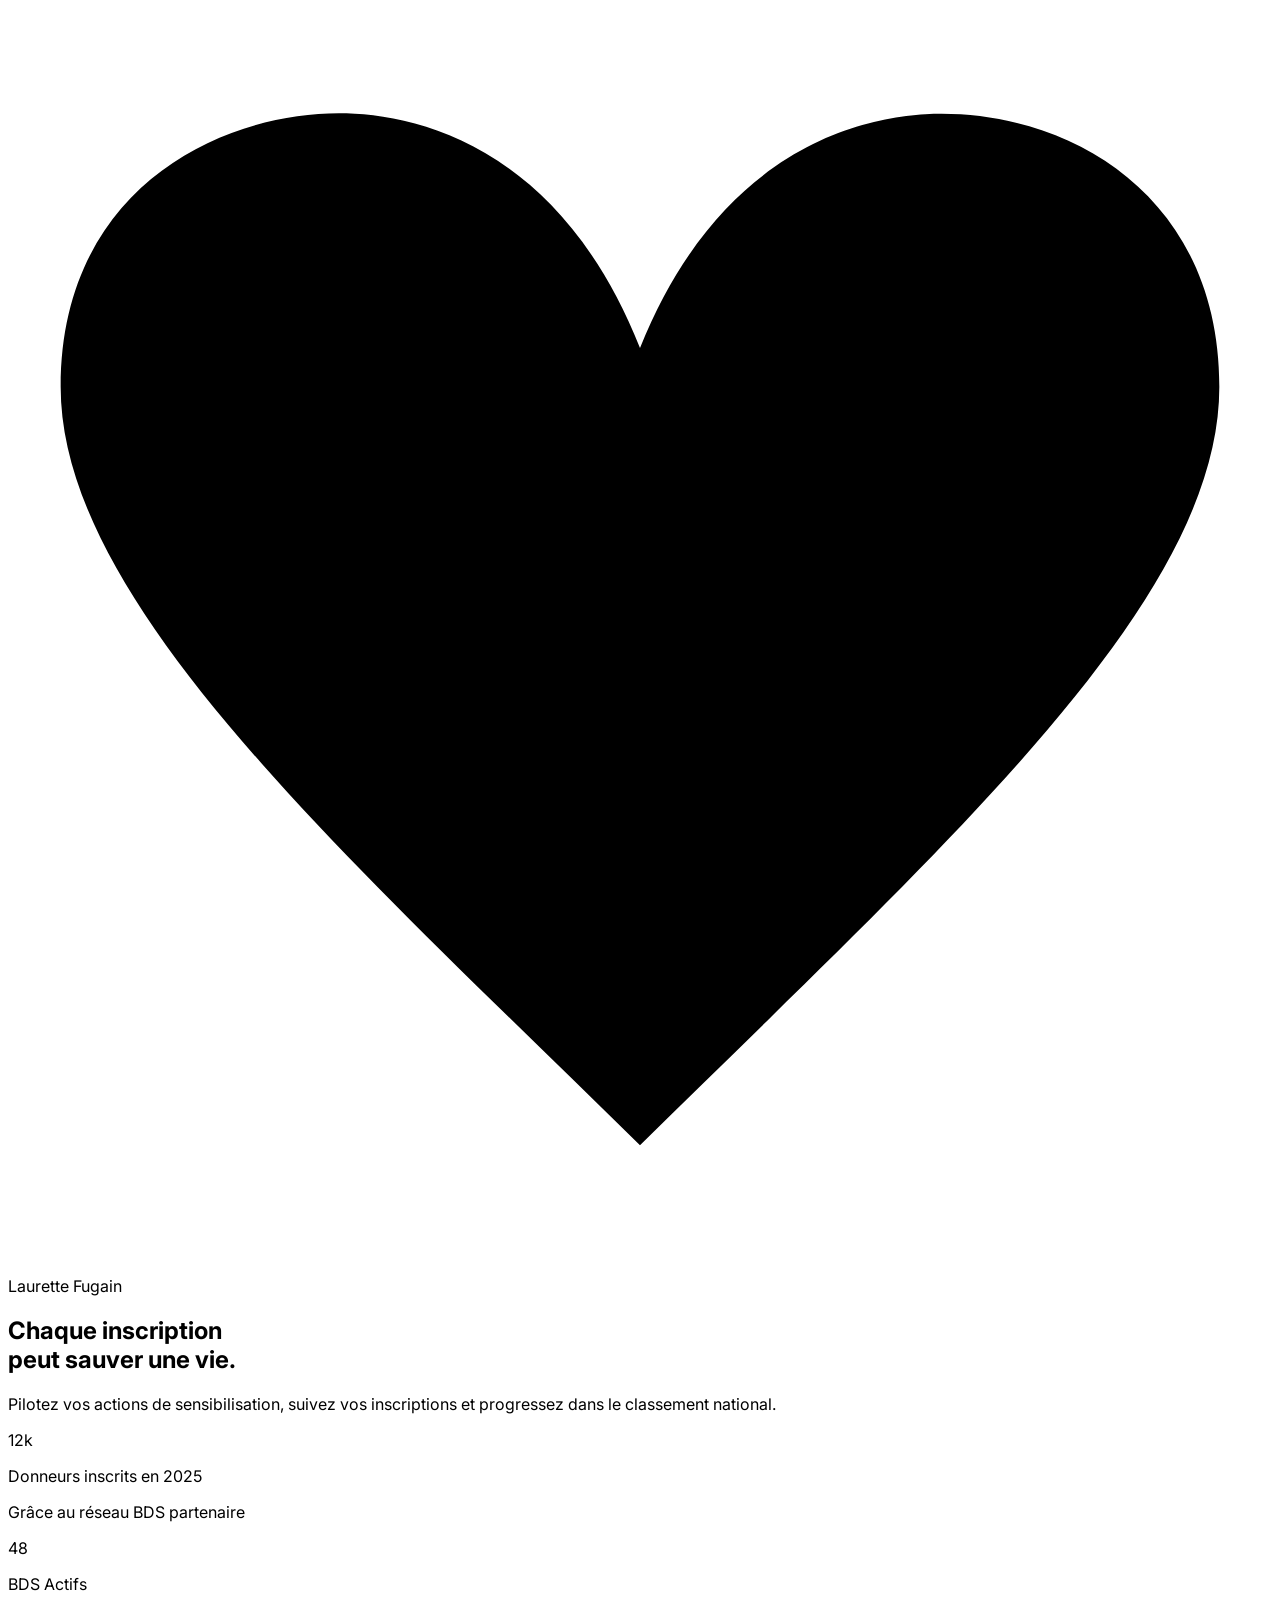
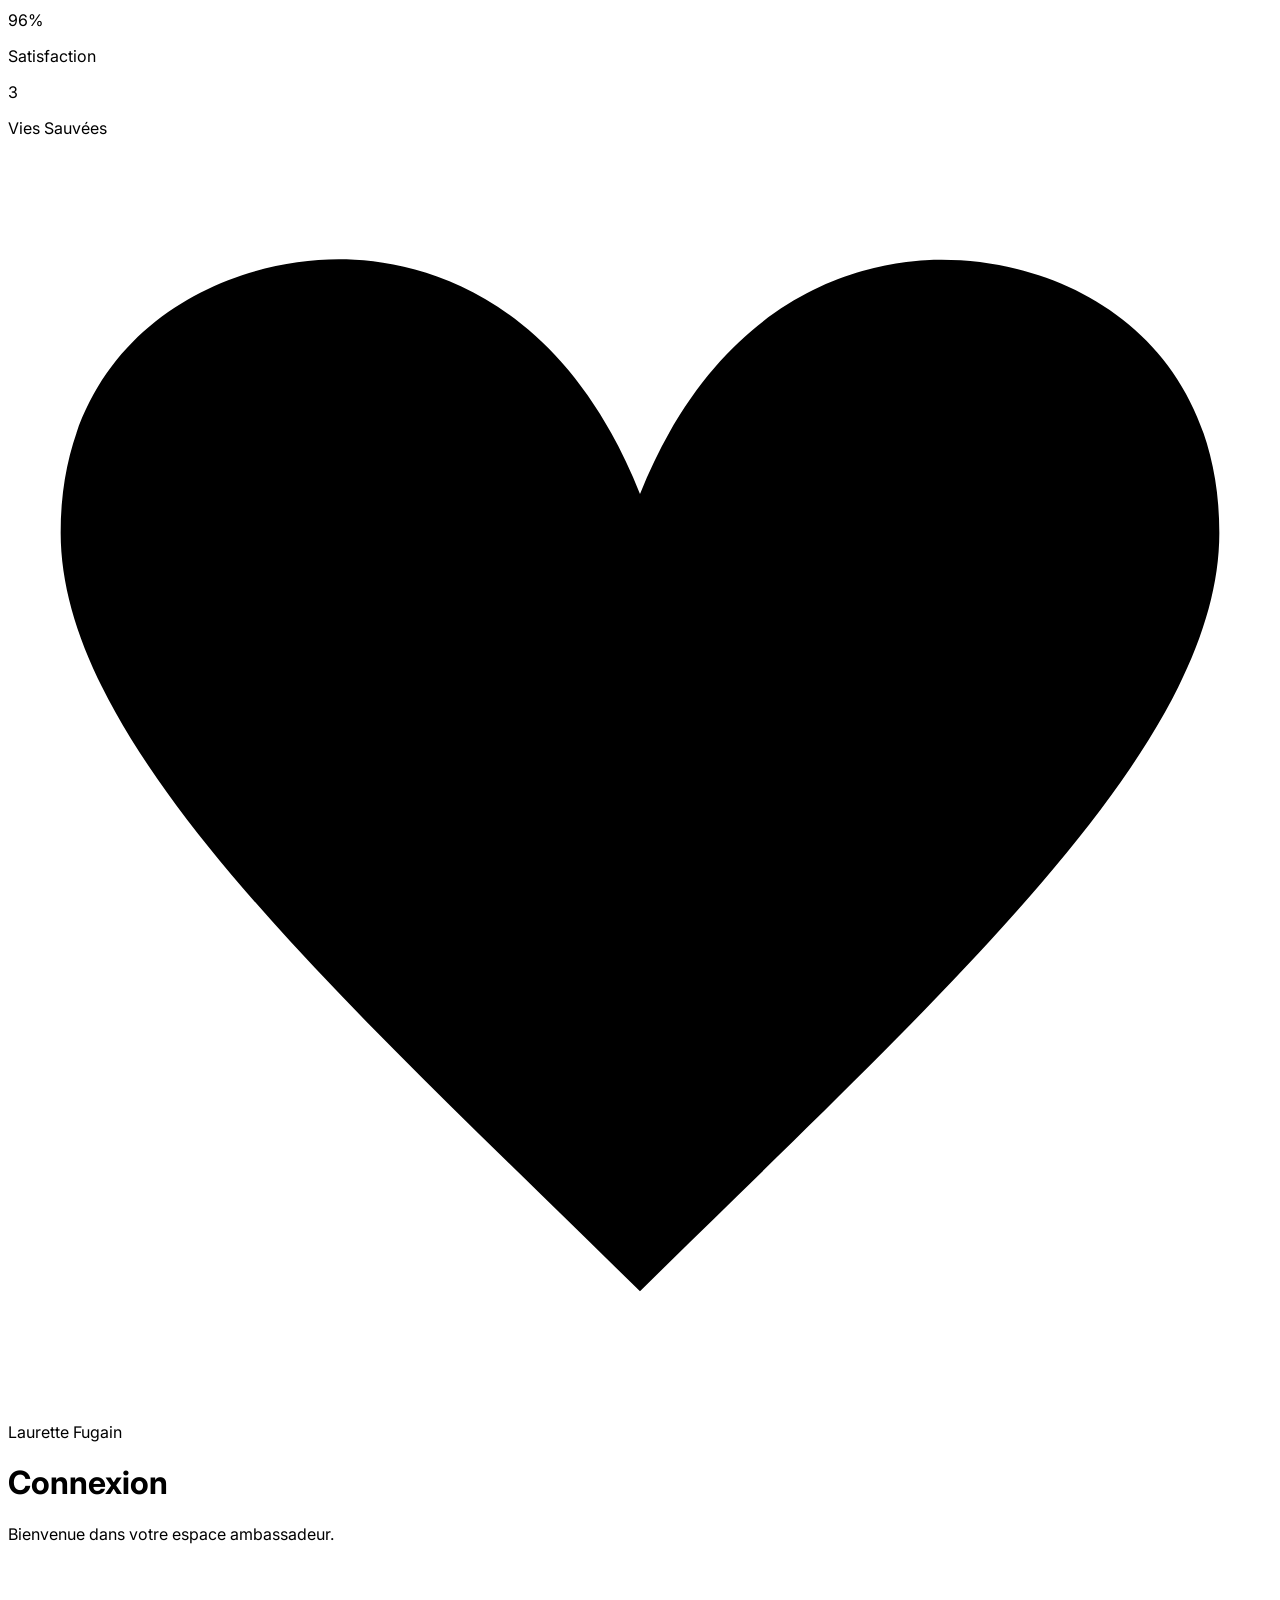
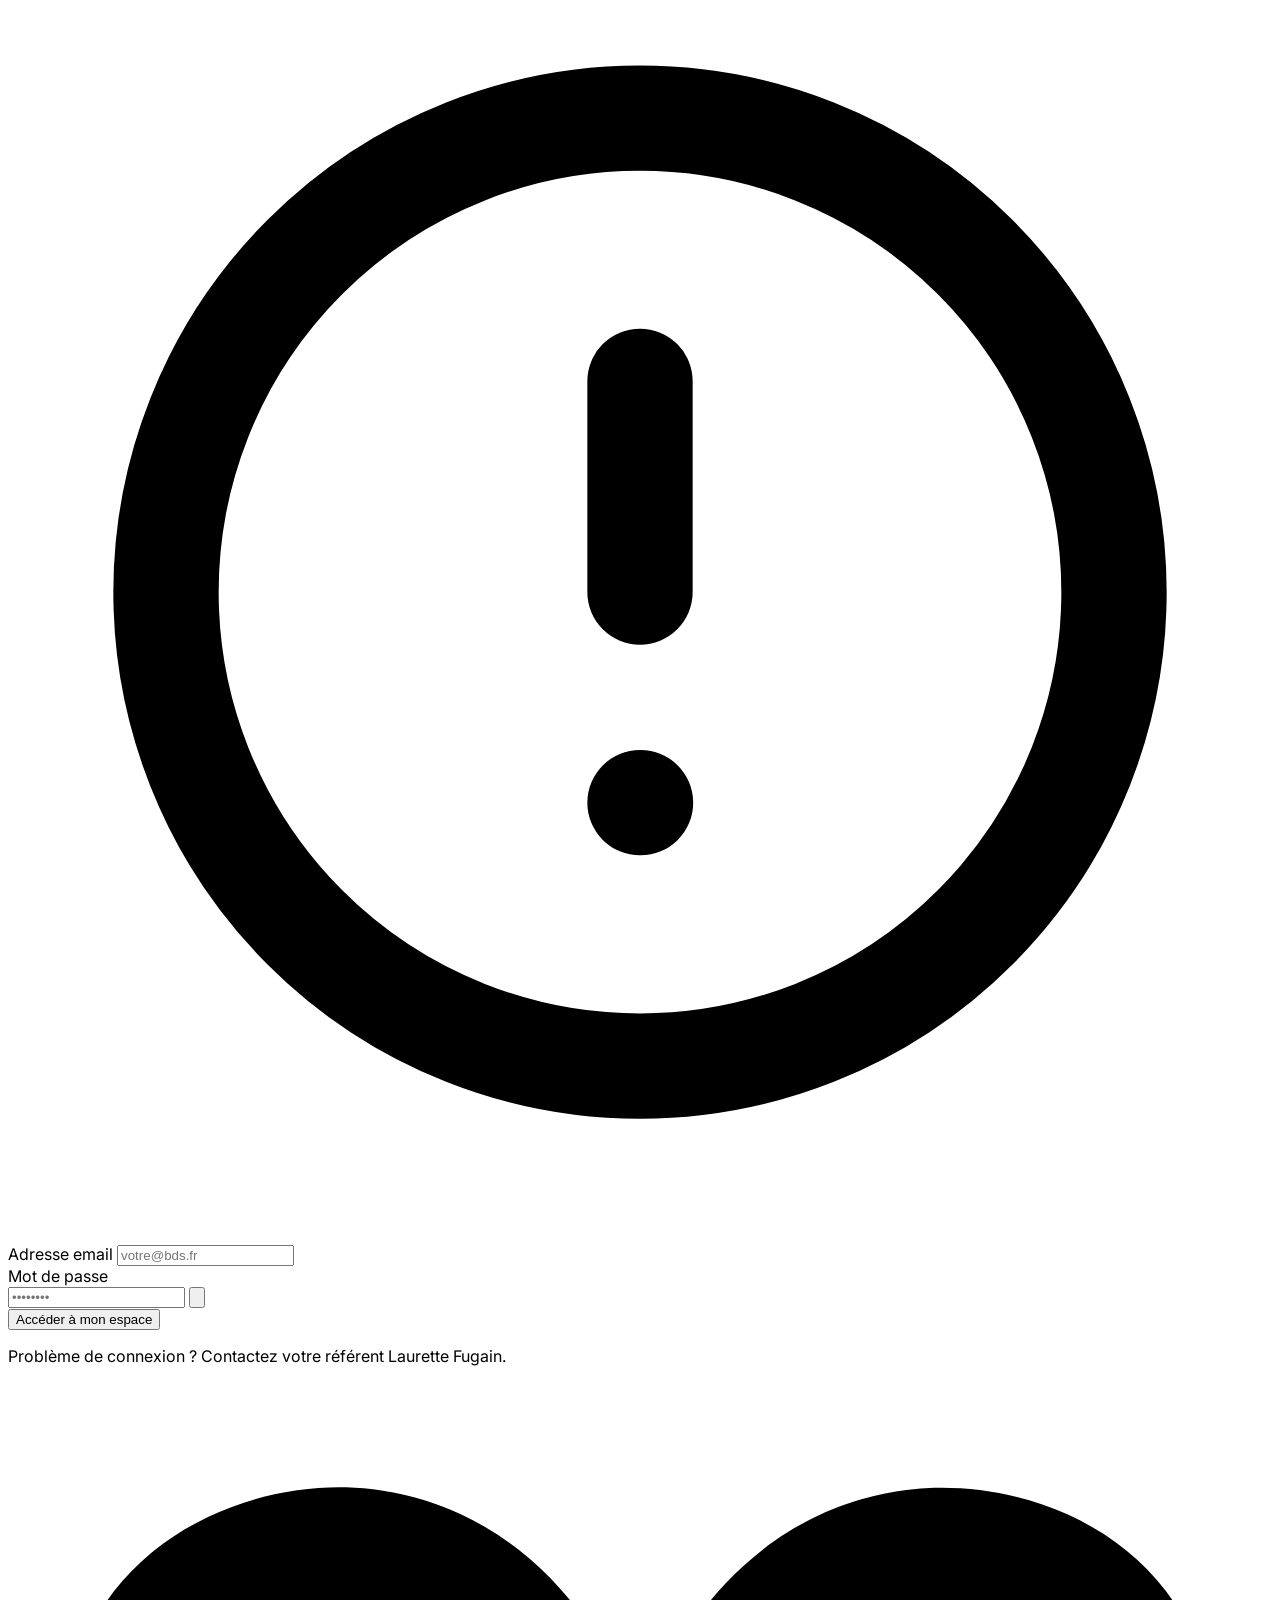
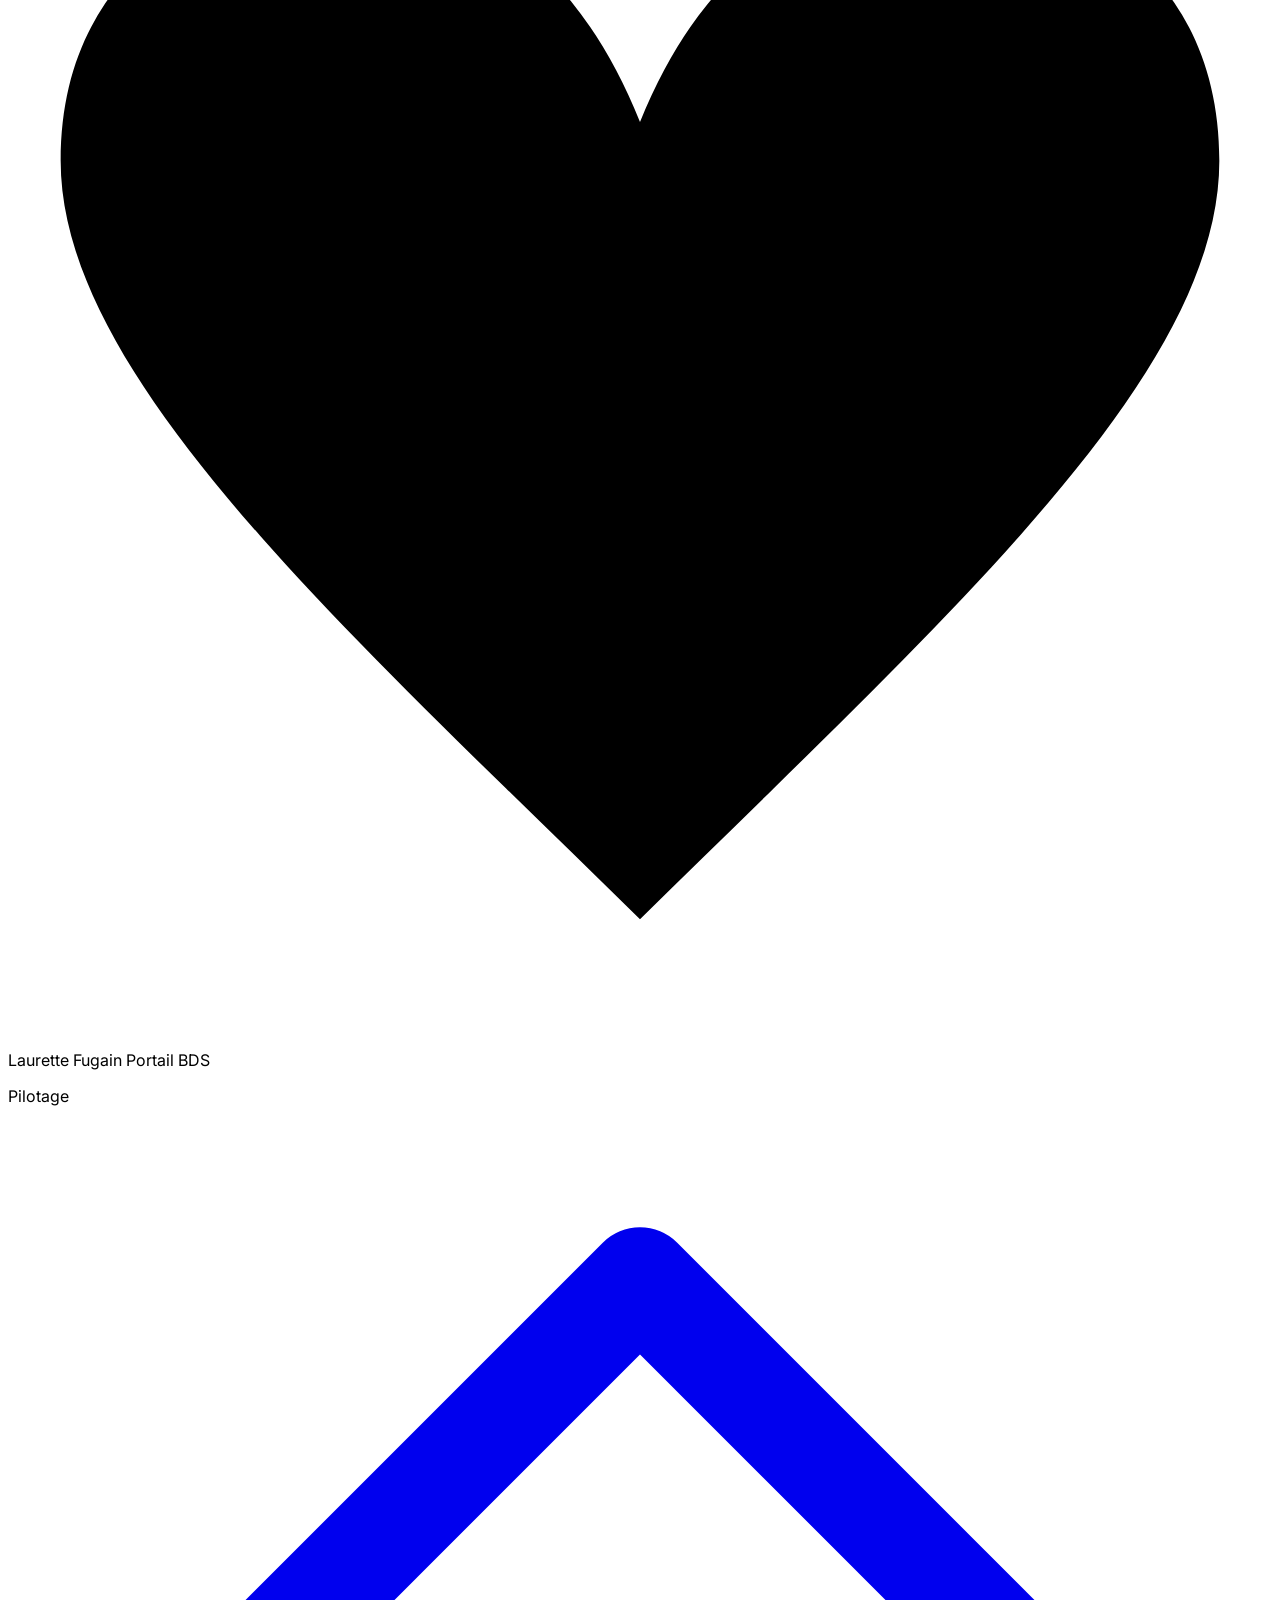
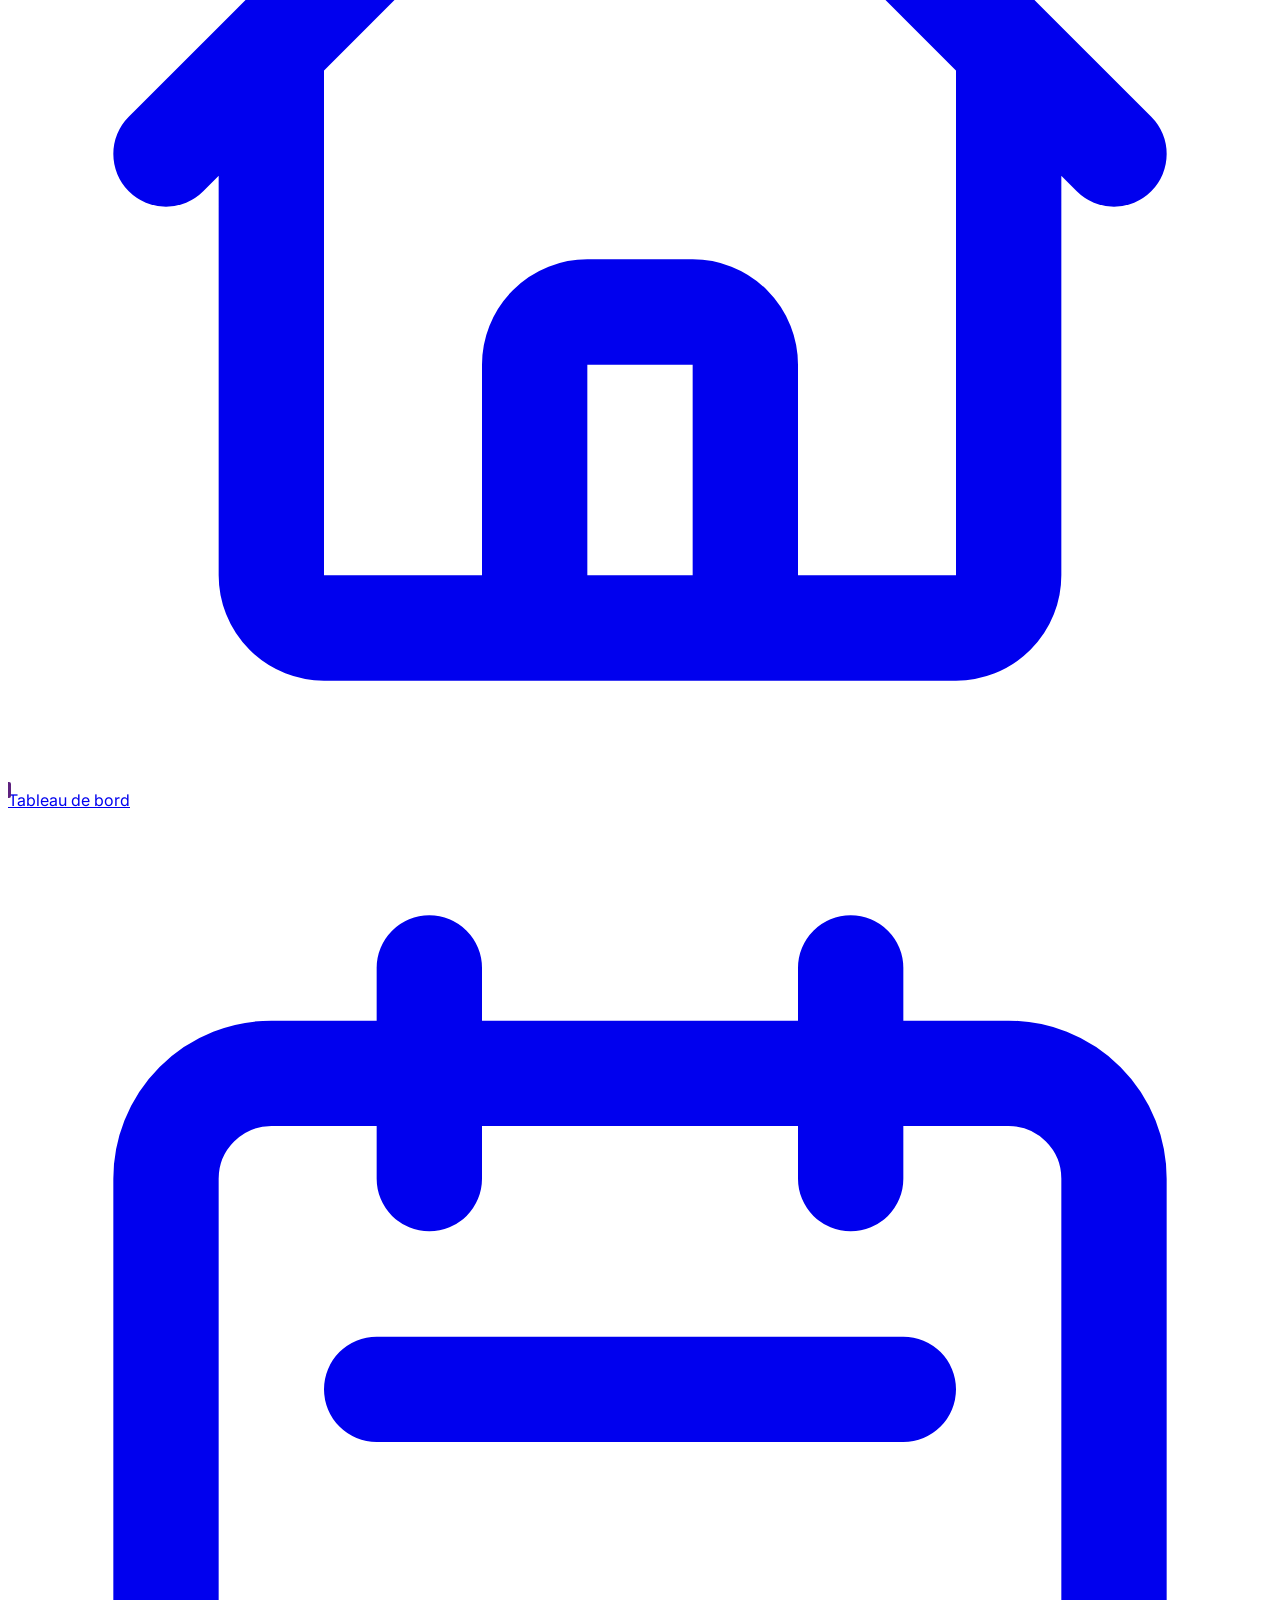
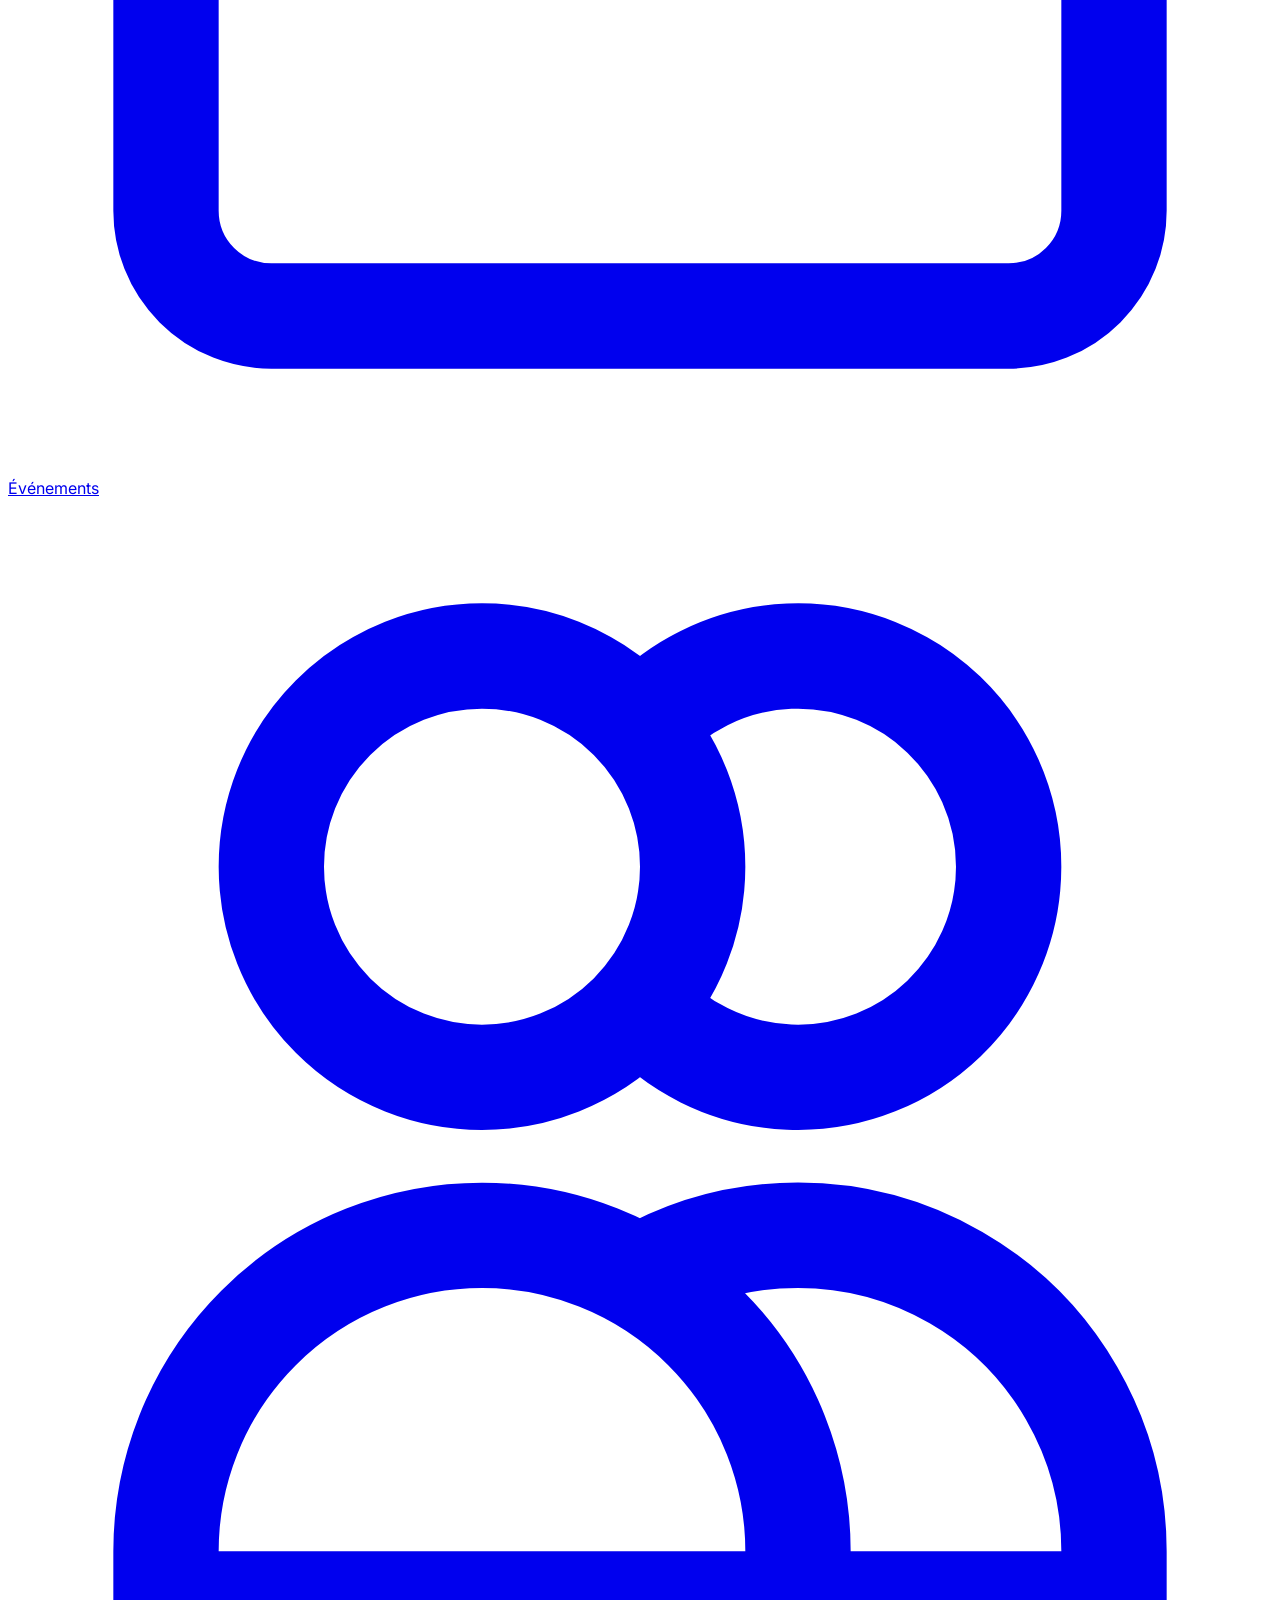
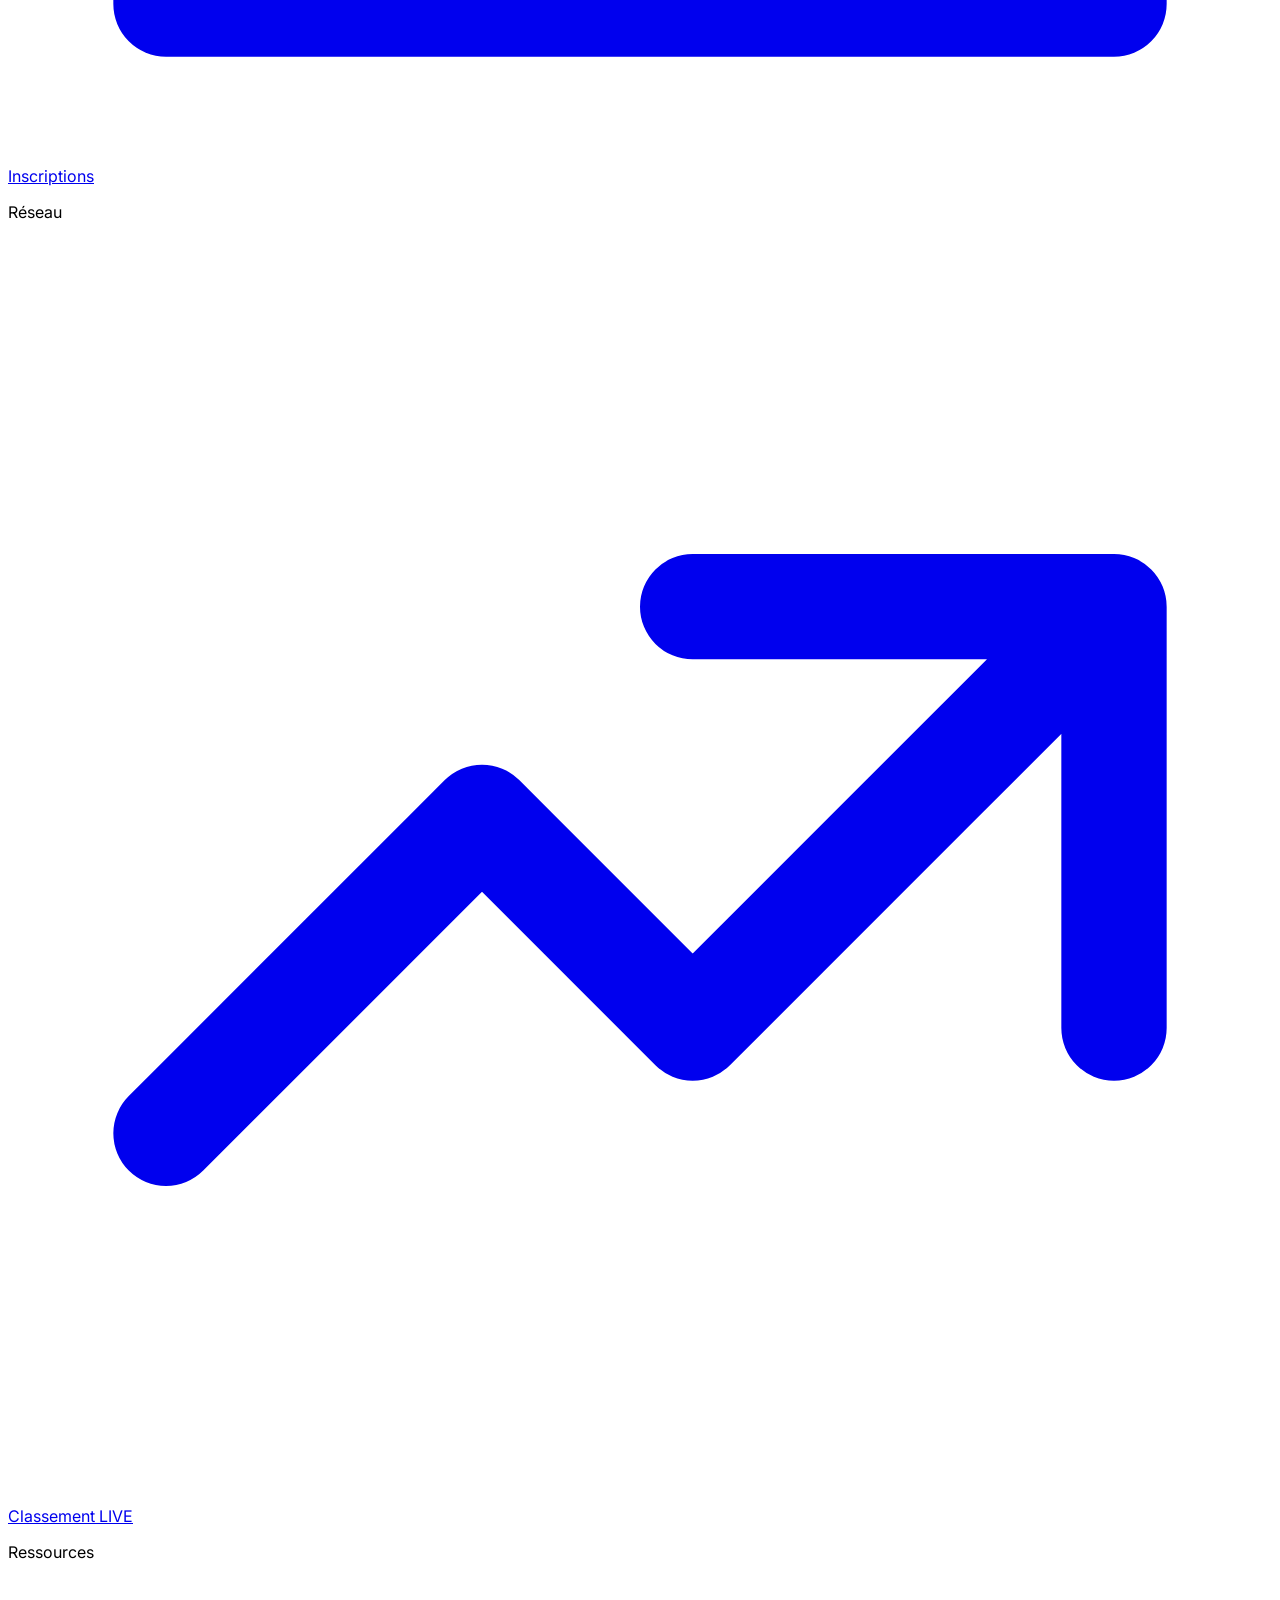
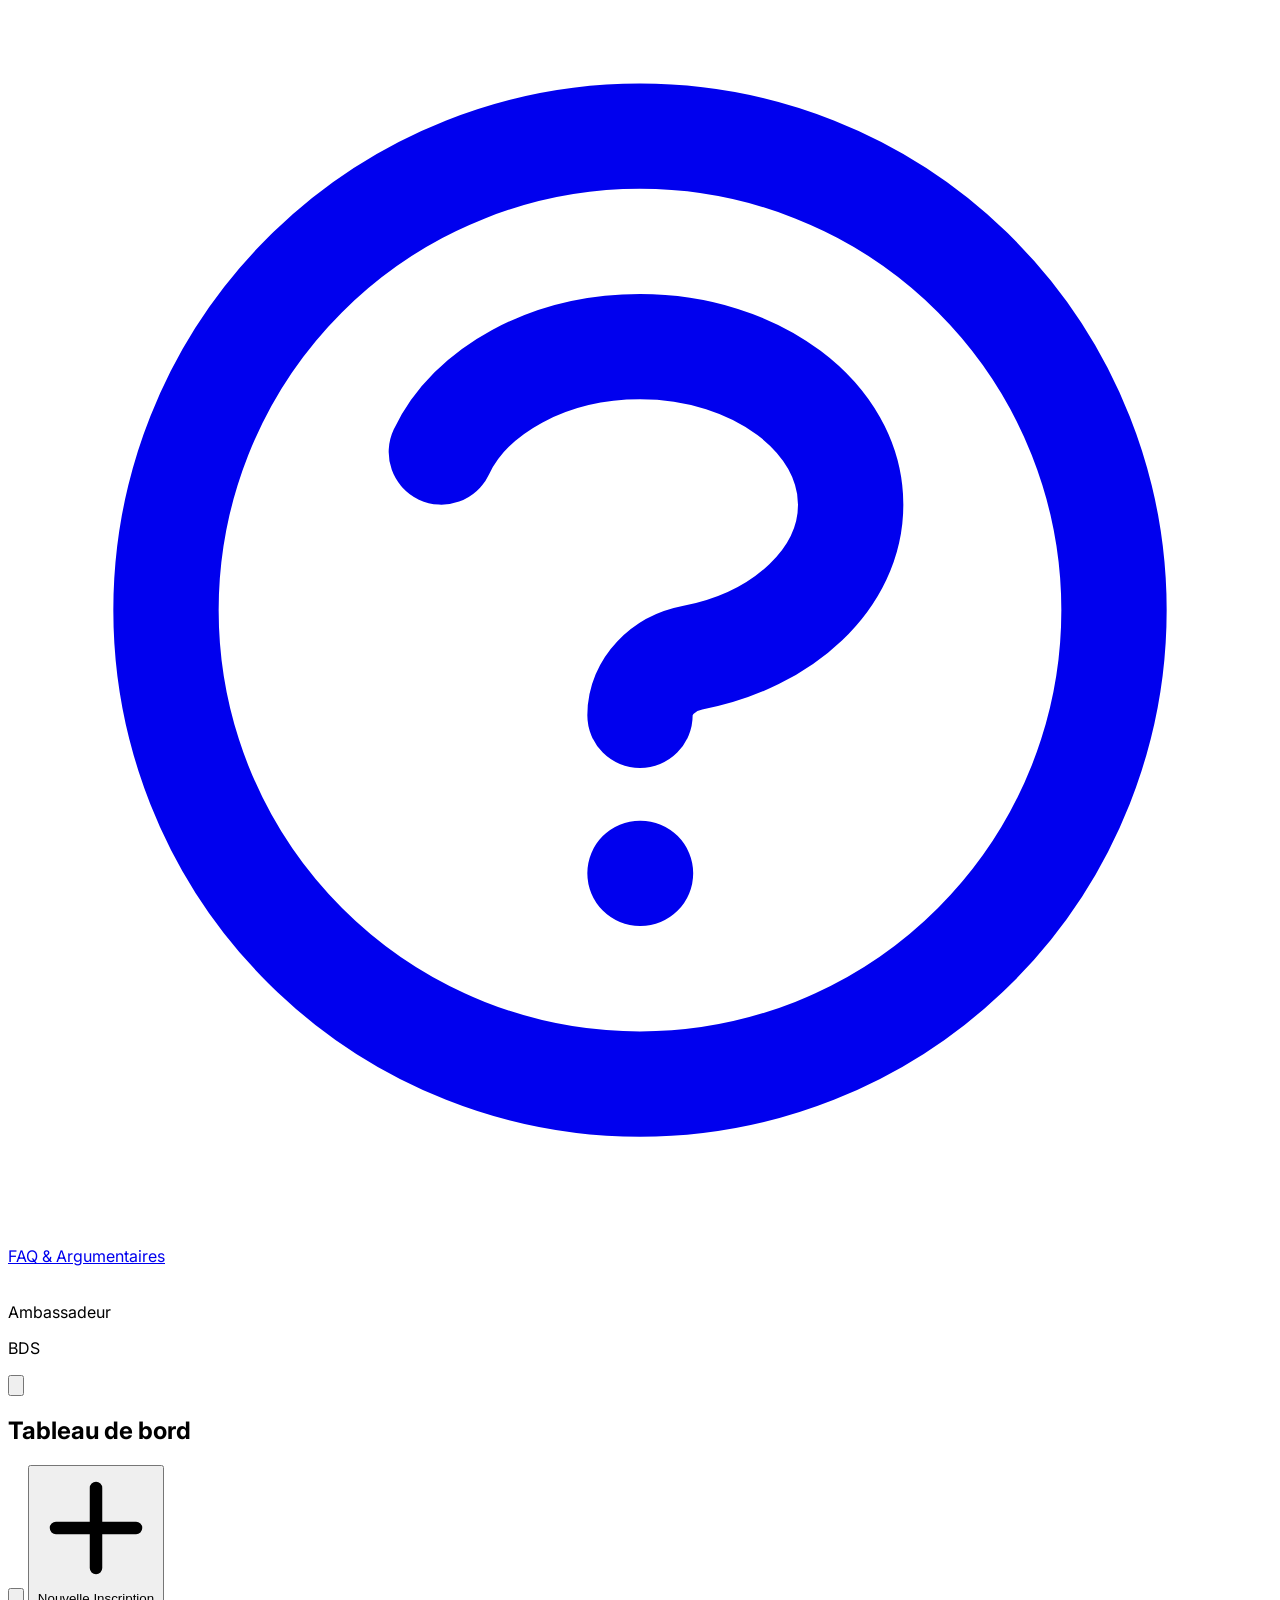
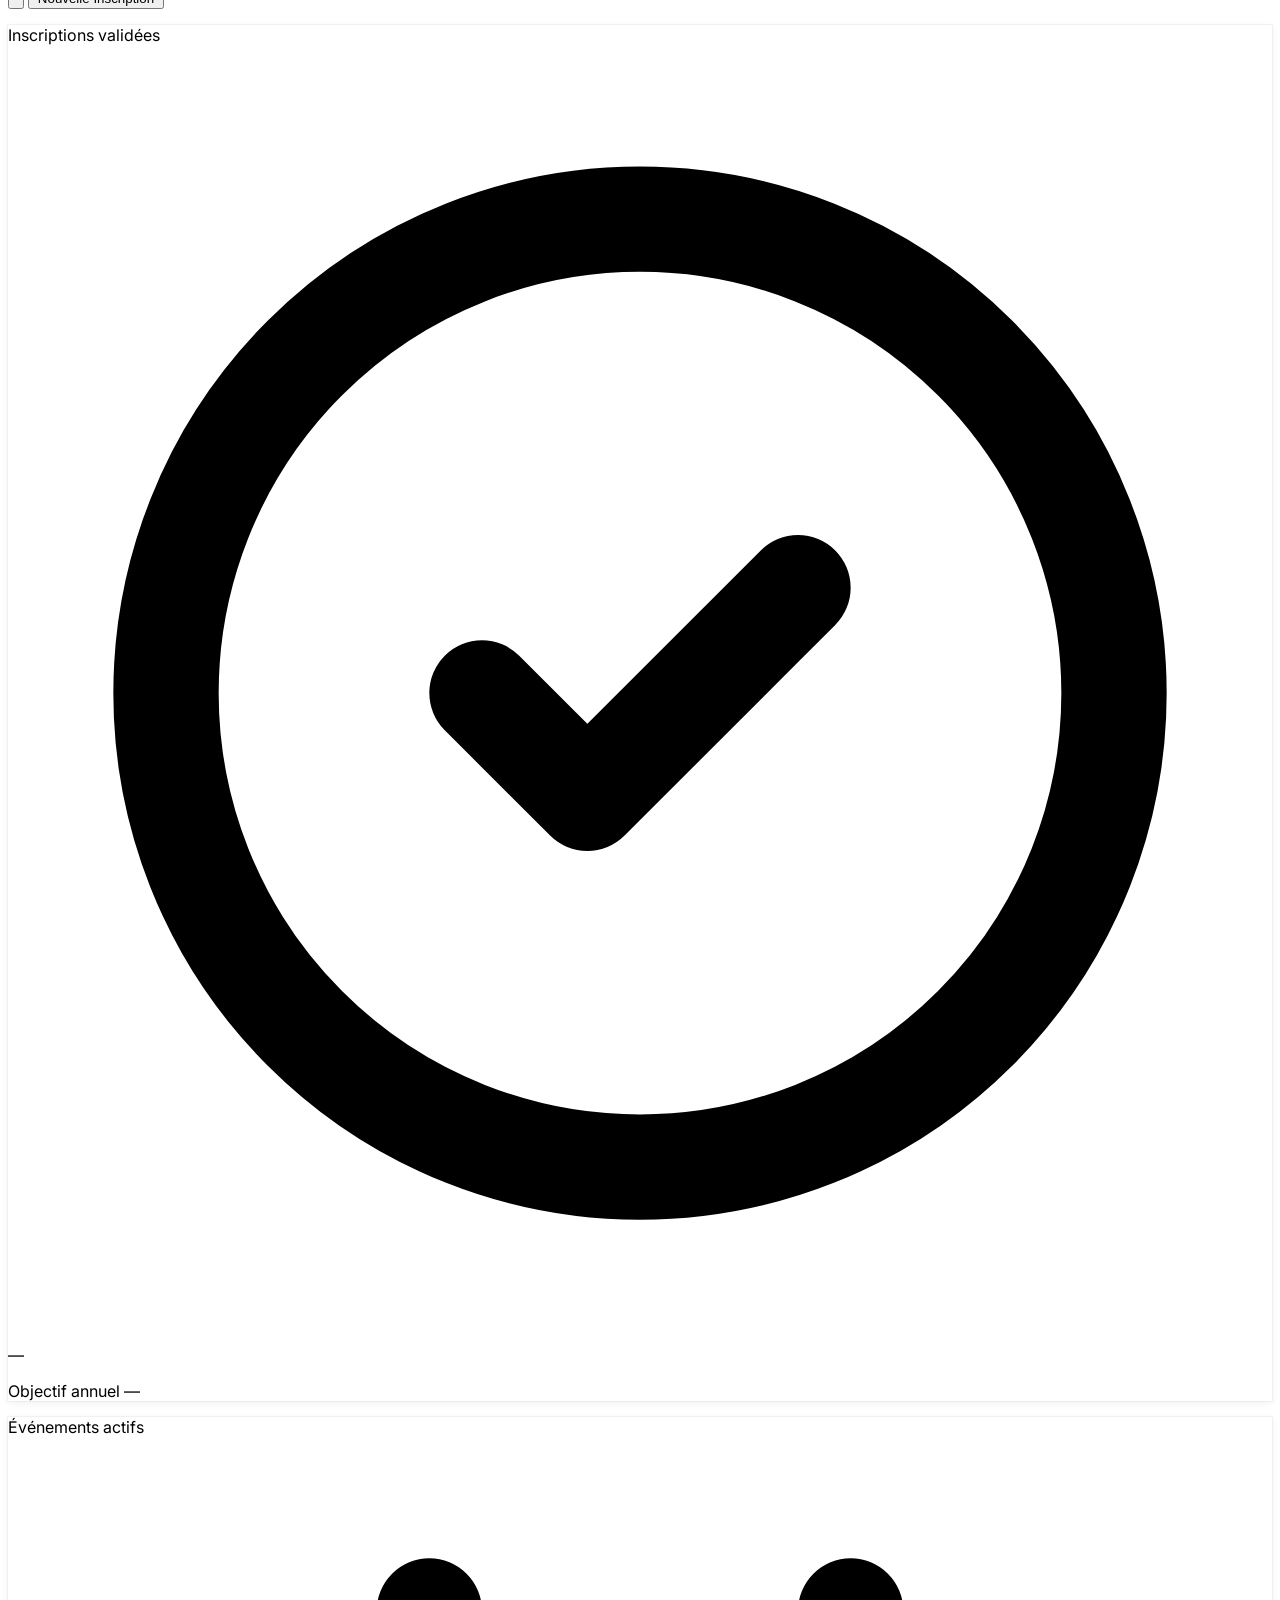
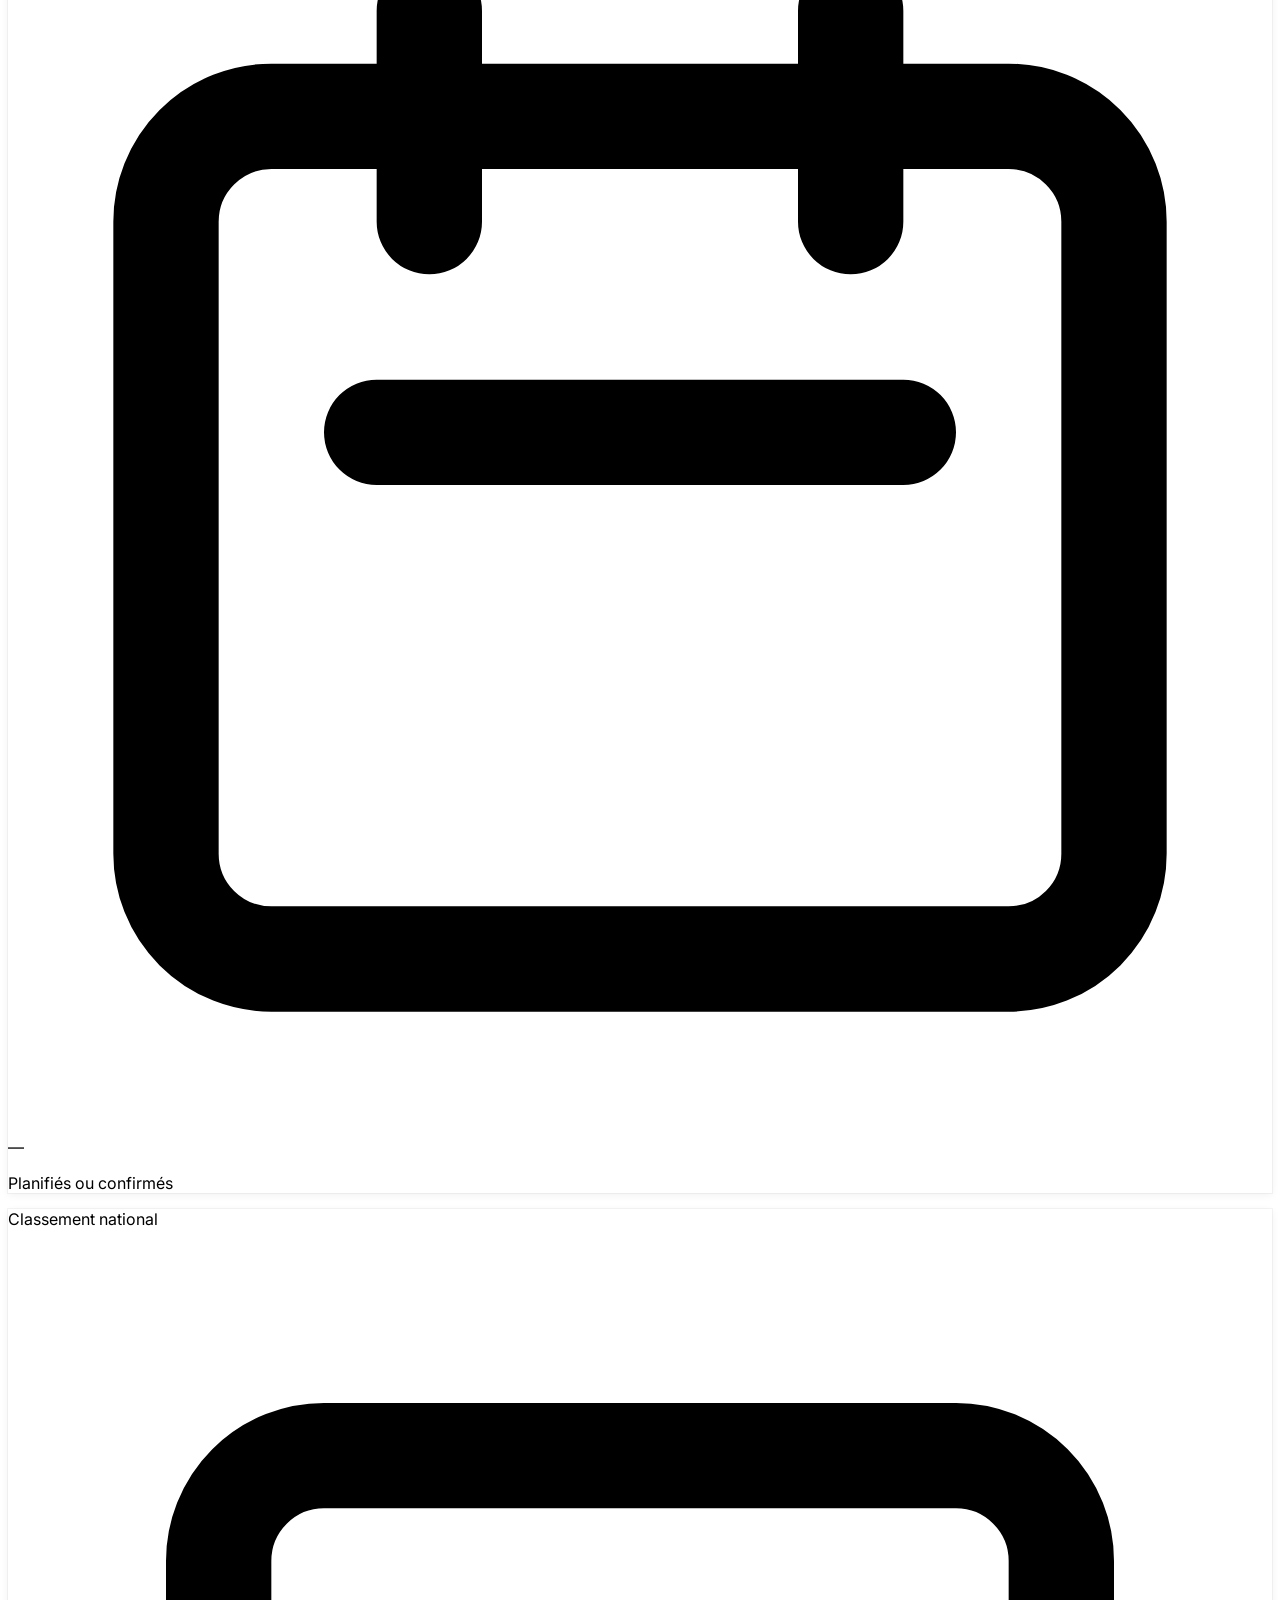
==== commit 739eef4f: "Update index.html" ====
--- a/index.html
+++ b/index.html
@@ -51,7 +51,7 @@
 <!-- ============================================================ -->
 <!-- AUTH VIEW (login)                                             -->
 <!-- ============================================================ -->
-<div id="view-auth" class="min-h-screen flex hidden">
+<div id="view-auth" class="min-h-screen flex">
 
     <!-- Left panel: branding -->
     <div class="hidden lg:flex lg:w-1/2 bg-laurette-700 relative flex-col justify-between p-12 overflow-hidden">
--- a/style.css
+++ b/style.css
@@ -1,118 +1,250 @@
 /**
  * ============================================================
- * LAURETTE FUGAIN × BDS — Styles Globaux & Animations
+ * LAURETTE FUGAIN × BDS — Styles v2.0
  * ============================================================
  */
 
-/* Importation de la typographie (Sécurité supplémentaire au cas où le HTML rate) */
 @import url('https://fonts.googleapis.com/css2?family=Inter:wght@300;400;500;600;700;800;900&display=swap');
+
+/* ==========================================
+   BASE
+   ========================================== */
+*, *::before, *::after { box-sizing: border-box; }
 
 body {
     font-family: 'Inter', system-ui, -apple-system, sans-serif;
-    /* Empêche l'effet de rebond sur Mac/iOS pour faire plus "Application Native" */
-    overscroll-behavior-y: none;
+    overscroll-behavior: none;
     -webkit-font-smoothing: antialiased;
     -moz-osx-font-smoothing: grayscale;
 }
 
 /* ==========================================
-   SCROLLBARS PERSONNALISÉES
-   ========================================== */
-   
-/* Scrollbar globale */
-::-webkit-scrollbar {
-    width: 8px;
-    height: 8px;
-}
-
-::-webkit-scrollbar-track {
-    background: transparent;
-}
-
+   SCROLLBARS
+   ========================================== */
+::-webkit-scrollbar { width: 6px; height: 6px; }
+::-webkit-scrollbar-track { background: transparent; }
 ::-webkit-scrollbar-thumb {
-    background-color: #e5e7eb; /* gray-200 */
+    background-color: #e5e7eb;
     border-radius: 20px;
-    border: 2px solid transparent;
-    background-clip: content-box;
-}
-
-::-webkit-scrollbar-thumb:hover {
-    background-color: #d1d5db; /* gray-300 */
-}
-
-/* Scrollbar très discrète pour la Sidebar */
-#sidebar-nav::-webkit-scrollbar {
-    width: 4px;
-}
-#sidebar-nav::-webkit-scrollbar-thumb {
-    background-color: transparent;
-}
-#sidebar-nav:hover::-webkit-scrollbar-thumb {
-    background-color: #e5e7eb;
-}
-
-/* ==========================================
-   ANIMATIONS & TRANSITIONS UI
-   ========================================== */
-
-/* 1. Animation d'entrée des vues (Dashboard, Events, FAQ...) */
+}
+::-webkit-scrollbar-thumb:hover { background-color: #d1d5db; }
+
+#sidebar-nav::-webkit-scrollbar { width: 3px; }
+#sidebar-nav::-webkit-scrollbar-thumb { background-color: transparent; }
+#sidebar-nav:hover::-webkit-scrollbar-thumb { background-color: #e5e7eb; }
+
+/* ==========================================
+   AUTH BACKGROUND PATTERN
+   ========================================== */
+.auth-bg-pattern {
+    background-image:
+        radial-gradient(circle at 20% 20%, rgba(255,255,255,0.1) 0%, transparent 50%),
+        radial-gradient(circle at 80% 80%, rgba(255,255,255,0.05) 0%, transparent 40%),
+        repeating-linear-gradient(
+            45deg,
+            transparent,
+            transparent 20px,
+            rgba(255,255,255,0.02) 20px,
+            rgba(255,255,255,0.02) 21px
+        );
+    width: 100%;
+    height: 100%;
+}
+
+/* ==========================================
+   VIEW TRANSITIONS
+   ========================================== */
 .view-section:not(.hidden) {
-    animation: fadeInSlideUp 0.35s cubic-bezier(0.16, 1, 0.3, 1) forwards;
+    animation: fadeInSlideUp 0.3s cubic-bezier(0.16, 1, 0.3, 1) forwards;
 }
 
 @keyframes fadeInSlideUp {
-    from {
-        opacity: 0;
-        transform: translateY(12px);
-    }
-    to {
-        opacity: 1;
-        transform: translateY(0);
-    }
-}
-
-/* 2. Animations de la Modale (Création d'événement) */
-#modal-event:not(.hidden) #modal-event-backdrop {
-    animation: fadeIn 0.3s ease-out forwards;
-}
-
-#modal-event:not(.hidden) .transform {
-    animation: modalPop 0.35s cubic-bezier(0.16, 1, 0.3, 1) forwards;
+    from { opacity: 0; transform: translateY(10px); }
+    to   { opacity: 1; transform: translateY(0); }
+}
+
+/* ==========================================
+   MODAL ANIMATIONS
+   ========================================== */
+.modal-pop {
+    animation: modalPop 0.3s cubic-bezier(0.16, 1, 0.3, 1) forwards;
+}
+
+@keyframes modalPop {
+    from { opacity: 0; transform: scale(0.96) translateY(10px); }
+    to   { opacity: 1; transform: scale(1) translateY(0); }
+}
+
+#modal-event:not(.hidden) #modal-event-backdrop,
+#modal-registration:not(.hidden) #modal-reg-backdrop {
+    animation: fadeIn 0.25s ease-out forwards;
 }
 
 @keyframes fadeIn {
     from { opacity: 0; }
-    to { opacity: 1; }
-}
-
-@keyframes modalPop {
-    from {
-        opacity: 0;
-        transform: scale(0.95) translateY(15px);
-    }
-    to {
-        opacity: 1;
-        transform: scale(1) translateY(0);
-    }
-}
-
-/* 3. Animation douce pour le texte de la FAQ */
-.faq-content:not(.hidden) {
-    animation: fadeIn 0.25s ease-out forwards;
-}
-
-/* ==========================================
-   UTILITAIRES SPECIFIQUES
-   ========================================== */
-
-/* Eviter que le texte des boutons soit sélectionnable */
+    to   { opacity: 1; }
+}
+
+/* ==========================================
+   TOAST SYSTEM
+   ========================================== */
+.toast-enter {
+    animation: toastSlideIn 0.35s cubic-bezier(0.16, 1, 0.3, 1) forwards;
+}
+
+.toast-exit {
+    animation: toastSlideOut 0.3s ease-in forwards;
+}
+
+@keyframes toastSlideIn {
+    from { opacity: 0; transform: translateX(20px) scale(0.95); }
+    to   { opacity: 1; transform: translateX(0) scale(1); }
+}
+
+@keyframes toastSlideOut {
+    from { opacity: 1; transform: translateX(0) scale(1); }
+    to   { opacity: 0; transform: translateX(20px) scale(0.95); }
+}
+
+/* ==========================================
+   PROGRESS BARS
+   ========================================== */
+.progress-bar {
+    transition: width 0.8s cubic-bezier(0.16, 1, 0.3, 1);
+}
+
+/* ==========================================
+   BADGES
+   ========================================== */
+.badge {
+    display: inline-flex;
+    align-items: center;
+    padding: 2px 8px;
+    border-radius: 9999px;
+    font-size: 11px;
+    font-weight: 700;
+    line-height: 1.4;
+}
+
+/* ==========================================
+   NAV ITEMS
+   ========================================== */
 button, .nav-item {
     user-select: none;
     -webkit-user-select: none;
 }
 
-/* Effet de focus propre (Accessibilité) */
+.nav-item {
+    transition: background-color 0.15s ease, color 0.15s ease;
+}
+
+/* ==========================================
+   FAQ ANIMATIONS
+   ========================================== */
+.faq-content:not(.hidden) {
+    animation: fadeIn 0.2s ease-out forwards;
+}
+
+.faq-icon {
+    transition: transform 0.2s ease;
+}
+
+/* ==========================================
+   FOCUS STYLES (ACCESSIBILITY)
+   ========================================== */
 *:focus-visible {
     outline: 2px solid #5e227f;
     outline-offset: 2px;
-}
+    border-radius: 4px;
+}
+
+input:focus-visible,
+select:focus-visible,
+textarea:focus-visible {
+    outline: none;
+}
+
+/* ==========================================
+   SHADOW CARD UTILITY
+   ========================================== */
+.shadow-card {
+    box-shadow: 0 0 0 1px rgba(0,0,0,0.04), 0 2px 8px 0 rgba(0,0,0,0.06);
+}
+
+.shadow-floating {
+    box-shadow: 0 10px 40px -10px rgba(0,0,0,0.18), 0 0 0 1px rgba(0,0,0,0.05);
+}
+
+/* ==========================================
+   SPINNER LOADING OVERLAY
+   ========================================== */
+.loading-spinner {
+    display: inline-block;
+    width: 16px;
+    height: 16px;
+    border: 2px solid rgba(255,255,255,0.3);
+    border-top-color: #fff;
+    border-radius: 50%;
+    animation: spin 0.7s linear infinite;
+}
+
+@keyframes spin {
+    to { transform: rotate(360deg); }
+}
+
+/* ==========================================
+   TABLE ROW ANIMATIONS
+   ========================================== */
+tbody tr {
+    animation: rowFadeIn 0.25s ease-out both;
+}
+
+tbody tr:nth-child(1)  { animation-delay: 0s; }
+tbody tr:nth-child(2)  { animation-delay: 0.04s; }
+tbody tr:nth-child(3)  { animation-delay: 0.08s; }
+tbody tr:nth-child(4)  { animation-delay: 0.12s; }
+tbody tr:nth-child(5)  { animation-delay: 0.16s; }
+tbody tr:nth-child(6)  { animation-delay: 0.20s; }
+tbody tr:nth-child(7)  { animation-delay: 0.24s; }
+tbody tr:nth-child(8)  { animation-delay: 0.28s; }
+tbody tr:nth-child(9)  { animation-delay: 0.32s; }
+tbody tr:nth-child(10) { animation-delay: 0.36s; }
+
+@keyframes rowFadeIn {
+    from { opacity: 0; transform: translateY(4px); }
+    to   { opacity: 1; transform: translateY(0); }
+}
+
+/* ==========================================
+   AUTH VIEW ANIMATE
+   ========================================== */
+#view-auth:not(.hidden) {
+    animation: fadeIn 0.4s ease-out forwards;
+}
+
+/* ==========================================
+   APP SHELL ANIMATE
+   ========================================== */
+#app-shell:not(.hidden) {
+    animation: fadeIn 0.3s ease-out forwards;
+}
+
+/* ==========================================
+   SIDEBAR ACTIVE INDICATOR
+   ========================================== */
+.nav-item.bg-laurette-50::before {
+    content: '';
+    display: block;
+    position: absolute;
+    left: 0;
+    top: 50%;
+    transform: translateY(-50%);
+    width: 3px;
+    height: 16px;
+    background: #5e227f;
+    border-radius: 0 2px 2px 0;
+}
+
+.nav-item {
+    position: relative;
+}
